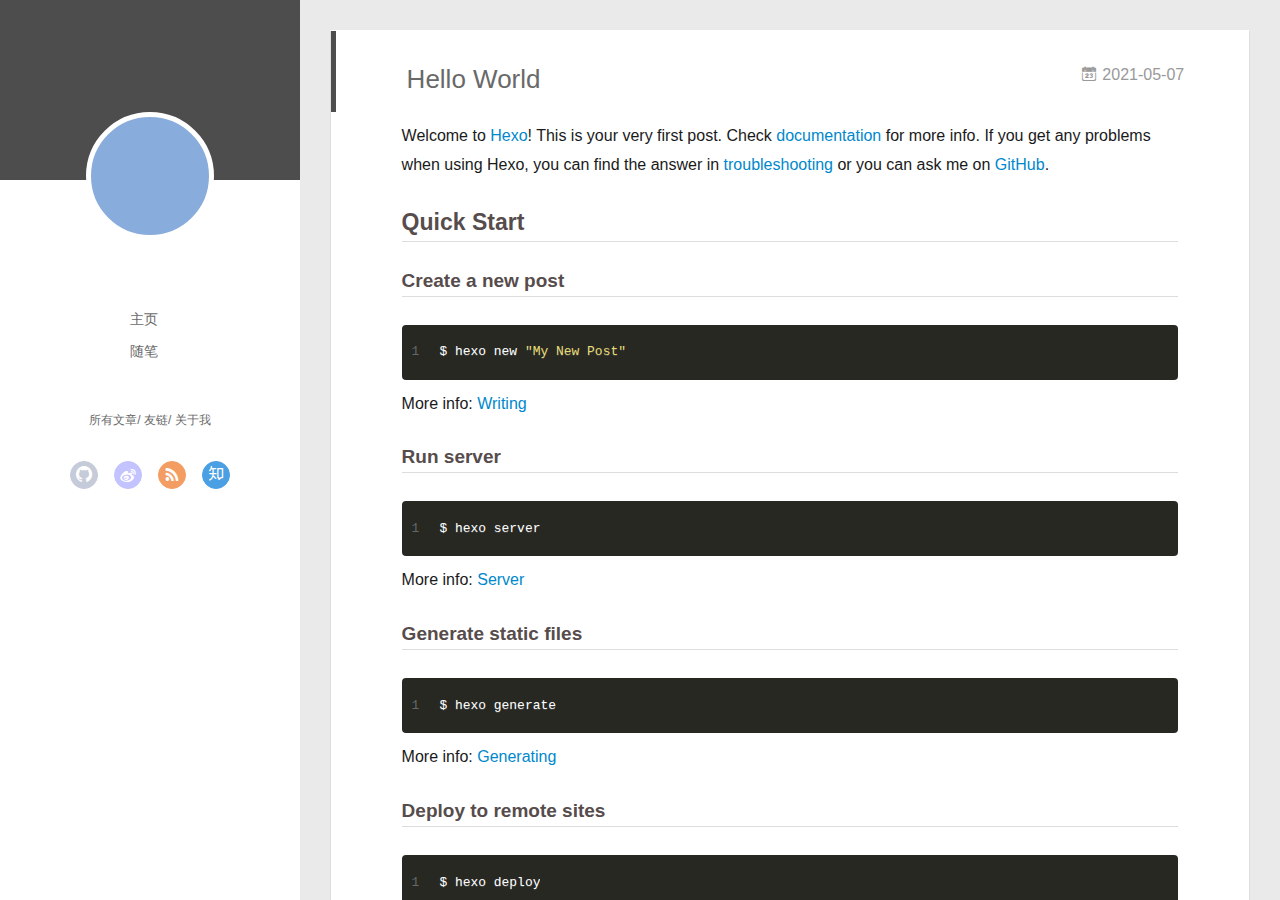
==== index.html @ 5cd3813d "Site updated: 2021-05-07 22:12:08" ====
<!DOCTYPE html>
<html>
<head>
  <meta charset="utf-8">
  
  <meta name="renderer" content="webkit">
  <meta http-equiv="X-UA-Compatible" content="IE=edge" >
  <link rel="dns-prefetch" href="http://example.com">
  <title>Hexo</title>
  <meta name="viewport" content="width=device-width, initial-scale=1, maximum-scale=1">
  <meta property="og:type" content="website">
<meta property="og:title" content="Hexo">
<meta property="og:url" content="http://example.com/index.html">
<meta property="og:site_name" content="Hexo">
<meta property="og:locale" content="en_US">
<meta property="article:author" content="John Doe">
<meta name="twitter:card" content="summary">
  
    <link rel="alternative" href="/atom.xml" title="Hexo" type="application/atom+xml">
  
  
    <link rel="icon" href="/favicon.png">
  
  <link rel="stylesheet" type="text/css" href="/./main.0cf68a.css">
  <style type="text/css">
  
    #container.show {
      background: linear-gradient(200deg,#a0cfe4,#e8c37e);
    }
  </style>
  

  

<meta name="generator" content="Hexo 5.4.0"></head>

<body>
  <div id="container" q-class="show:isCtnShow">
    <canvas id="anm-canvas" class="anm-canvas"></canvas>
    <div class="left-col" q-class="show:isShow">
      
<div class="overlay" style="background: #4d4d4d"></div>
<div class="intrude-less">
	<header id="header" class="inner">
		<a href="/" class="profilepic">
			<img src="" class="js-avatar">
		</a>
		<hgroup>
		  <h1 class="header-author"><a href="/"></a></h1>
		</hgroup>
		

		<nav class="header-menu">
			<ul>
			
				<li><a href="/">主页</a></li>
	        
				<li><a href="/tags/%E9%9A%8F%E7%AC%94/">随笔</a></li>
	        
			</ul>
		</nav>
		<nav class="header-smart-menu">
    		
    			
    			<a q-on="click: openSlider(e, 'innerArchive')" href="javascript:void(0)">所有文章</a>
    			
            
    			
    			<a q-on="click: openSlider(e, 'friends')" href="javascript:void(0)">友链</a>
    			
            
    			
    			<a q-on="click: openSlider(e, 'aboutme')" href="javascript:void(0)">关于我</a>
    			
            
		</nav>
		<nav class="header-nav">
			<div class="social">
				
					<a class="github" target="_blank" href="#" title="github"><i class="icon-github"></i></a>
		        
					<a class="weibo" target="_blank" href="#" title="weibo"><i class="icon-weibo"></i></a>
		        
					<a class="rss" target="_blank" href="#" title="rss"><i class="icon-rss"></i></a>
		        
					<a class="zhihu" target="_blank" href="#" title="zhihu"><i class="icon-zhihu"></i></a>
		        
			</div>
		</nav>
	</header>		
</div>

    </div>
    <div class="mid-col" q-class="show:isShow,hide:isShow|isFalse">
      
<nav id="mobile-nav">
  	<div class="overlay js-overlay" style="background: #4d4d4d"></div>
	<div class="btnctn js-mobile-btnctn">
  		<div class="slider-trigger list" q-on="click: openSlider(e)"><i class="icon icon-sort"></i></div>
	</div>
	<div class="intrude-less">
		<header id="header" class="inner">
			<div class="profilepic">
				<img src="" class="js-avatar">
			</div>
			<hgroup>
			  <h1 class="header-author js-header-author"></h1>
			</hgroup>
			
			
			
				
			
				
			
			
			
			<nav class="header-nav">
				<div class="social">
					
						<a class="github" target="_blank" href="#" title="github"><i class="icon-github"></i></a>
			        
						<a class="weibo" target="_blank" href="#" title="weibo"><i class="icon-weibo"></i></a>
			        
						<a class="rss" target="_blank" href="#" title="rss"><i class="icon-rss"></i></a>
			        
						<a class="zhihu" target="_blank" href="#" title="zhihu"><i class="icon-zhihu"></i></a>
			        
				</div>
			</nav>

			<nav class="header-menu js-header-menu">
				<ul style="width: 50%">
				
				
					<li style="width: 50%"><a href="/">主页</a></li>
		        
					<li style="width: 50%"><a href="/tags/%E9%9A%8F%E7%AC%94/">随笔</a></li>
		        
				</ul>
			</nav>
		</header>				
	</div>
	<div class="mobile-mask" style="display:none" q-show="isShow"></div>
</nav>

      <div id="wrapper" class="body-wrap">
        <div class="menu-l">
          <div class="canvas-wrap">
            <canvas data-colors="#eaeaea" data-sectionHeight="100" data-contentId="js-content" id="myCanvas1" class="anm-canvas"></canvas>
          </div>
          <div id="js-content" class="content-ll">
            
  
    <article id="post-hello-world" class="article article-type-post  article-index" itemscope itemprop="blogPost">
  <div class="article-inner">
    
      <header class="article-header">
        
  
    <h1 itemprop="name">
      <a class="article-title" href="/2021/05/07/hello-world/">Hello World</a>
    </h1>
  

        
        <a href="/2021/05/07/hello-world/" class="archive-article-date">
  	<time datetime="2021-05-07T08:16:03.272Z" itemprop="datePublished"><i class="icon-calendar icon"></i>2021-05-07</time>
</a>
        
      </header>
    
    <div class="article-entry" itemprop="articleBody">
      
        <p>Welcome to <a target="_blank" rel="noopener" href="https://hexo.io/">Hexo</a>! This is your very first post. Check <a target="_blank" rel="noopener" href="https://hexo.io/docs/">documentation</a> for more info. If you get any problems when using Hexo, you can find the answer in <a target="_blank" rel="noopener" href="https://hexo.io/docs/troubleshooting.html">troubleshooting</a> or you can ask me on <a target="_blank" rel="noopener" href="https://github.com/hexojs/hexo/issues">GitHub</a>.</p>
<h2 id="Quick-Start"><a href="#Quick-Start" class="headerlink" title="Quick Start"></a>Quick Start</h2><h3 id="Create-a-new-post"><a href="#Create-a-new-post" class="headerlink" title="Create a new post"></a>Create a new post</h3><figure class="highlight bash"><table><tr><td class="gutter"><pre><span class="line">1</span><br></pre></td><td class="code"><pre><span class="line">$ hexo new <span class="string">&quot;My New Post&quot;</span></span><br></pre></td></tr></table></figure>

<p>More info: <a target="_blank" rel="noopener" href="https://hexo.io/docs/writing.html">Writing</a></p>
<h3 id="Run-server"><a href="#Run-server" class="headerlink" title="Run server"></a>Run server</h3><figure class="highlight bash"><table><tr><td class="gutter"><pre><span class="line">1</span><br></pre></td><td class="code"><pre><span class="line">$ hexo server</span><br></pre></td></tr></table></figure>

<p>More info: <a target="_blank" rel="noopener" href="https://hexo.io/docs/server.html">Server</a></p>
<h3 id="Generate-static-files"><a href="#Generate-static-files" class="headerlink" title="Generate static files"></a>Generate static files</h3><figure class="highlight bash"><table><tr><td class="gutter"><pre><span class="line">1</span><br></pre></td><td class="code"><pre><span class="line">$ hexo generate</span><br></pre></td></tr></table></figure>

<p>More info: <a target="_blank" rel="noopener" href="https://hexo.io/docs/generating.html">Generating</a></p>
<h3 id="Deploy-to-remote-sites"><a href="#Deploy-to-remote-sites" class="headerlink" title="Deploy to remote sites"></a>Deploy to remote sites</h3><figure class="highlight bash"><table><tr><td class="gutter"><pre><span class="line">1</span><br></pre></td><td class="code"><pre><span class="line">$ hexo deploy</span><br></pre></td></tr></table></figure>

<p>More info: <a target="_blank" rel="noopener" href="https://hexo.io/docs/one-command-deployment.html">Deployment</a></p>

      

      
    </div>
    <div class="article-info article-info-index">
      
      
      

      
        <p class="article-more-link">
          <a class="article-more-a" href="/2021/05/07/hello-world/">展开全文 >></a>
        </p>
      

      
      <div class="clearfix"></div>
    </div>
  </div>
</article>

<aside class="wrap-side-operation">
    <div class="mod-side-operation">
        
        <div class="jump-container" id="js-jump-container" style="display:none;">
            <a href="javascript:void(0)" class="mod-side-operation__jump-to-top">
                <i class="icon-font icon-back"></i>
            </a>
            <div id="js-jump-plan-container" class="jump-plan-container" style="top: -11px;">
                <i class="icon-font icon-plane jump-plane"></i>
            </div>
        </div>
        
        
    </div>
</aside>




  
  


          </div>
        </div>
      </div>
      <footer id="footer">
  <div class="outer">
    <div id="footer-info">
    	<div class="footer-left">
    		&copy; 2021 John Doe
    	</div>
      	<div class="footer-right">
      		<a href="http://hexo.io/" target="_blank">Hexo</a>  Theme <a href="https://github.com/litten/hexo-theme-yilia" target="_blank">Yilia</a> by Litten
      	</div>
    </div>
  </div>
</footer>
    </div>
    <script>
	var yiliaConfig = {
		mathjax: false,
		isHome: true,
		isPost: false,
		isArchive: false,
		isTag: false,
		isCategory: false,
		open_in_new: false,
		toc_hide_index: true,
		root: "/",
		innerArchive: true,
		showTags: false
	}
</script>

<script>!function(t){function n(e){if(r[e])return r[e].exports;var i=r[e]={exports:{},id:e,loaded:!1};return t[e].call(i.exports,i,i.exports,n),i.loaded=!0,i.exports}var r={};n.m=t,n.c=r,n.p="./",n(0)}([function(t,n,r){r(195),t.exports=r(191)},function(t,n,r){var e=r(3),i=r(52),o=r(27),u=r(28),c=r(53),f="prototype",a=function(t,n,r){var s,l,h,v,p=t&a.F,d=t&a.G,y=t&a.S,g=t&a.P,b=t&a.B,m=d?e:y?e[n]||(e[n]={}):(e[n]||{})[f],x=d?i:i[n]||(i[n]={}),w=x[f]||(x[f]={});d&&(r=n);for(s in r)l=!p&&m&&void 0!==m[s],h=(l?m:r)[s],v=b&&l?c(h,e):g&&"function"==typeof h?c(Function.call,h):h,m&&u(m,s,h,t&a.U),x[s]!=h&&o(x,s,v),g&&w[s]!=h&&(w[s]=h)};e.core=i,a.F=1,a.G=2,a.S=4,a.P=8,a.B=16,a.W=32,a.U=64,a.R=128,t.exports=a},function(t,n,r){var e=r(6);t.exports=function(t){if(!e(t))throw TypeError(t+" is not an object!");return t}},function(t,n){var r=t.exports="undefined"!=typeof window&&window.Math==Math?window:"undefined"!=typeof self&&self.Math==Math?self:Function("return this")();"number"==typeof __g&&(__g=r)},function(t,n){t.exports=function(t){try{return!!t()}catch(t){return!0}}},function(t,n){var r=t.exports="undefined"!=typeof window&&window.Math==Math?window:"undefined"!=typeof self&&self.Math==Math?self:Function("return this")();"number"==typeof __g&&(__g=r)},function(t,n){t.exports=function(t){return"object"==typeof t?null!==t:"function"==typeof t}},function(t,n,r){var e=r(126)("wks"),i=r(76),o=r(3).Symbol,u="function"==typeof o;(t.exports=function(t){return e[t]||(e[t]=u&&o[t]||(u?o:i)("Symbol."+t))}).store=e},function(t,n){var r={}.hasOwnProperty;t.exports=function(t,n){return r.call(t,n)}},function(t,n,r){var e=r(94),i=r(33);t.exports=function(t){return e(i(t))}},function(t,n,r){t.exports=!r(4)(function(){return 7!=Object.defineProperty({},"a",{get:function(){return 7}}).a})},function(t,n,r){var e=r(2),i=r(167),o=r(50),u=Object.defineProperty;n.f=r(10)?Object.defineProperty:function(t,n,r){if(e(t),n=o(n,!0),e(r),i)try{return u(t,n,r)}catch(t){}if("get"in r||"set"in r)throw TypeError("Accessors not supported!");return"value"in r&&(t[n]=r.value),t}},function(t,n,r){t.exports=!r(18)(function(){return 7!=Object.defineProperty({},"a",{get:function(){return 7}}).a})},function(t,n,r){var e=r(14),i=r(22);t.exports=r(12)?function(t,n,r){return e.f(t,n,i(1,r))}:function(t,n,r){return t[n]=r,t}},function(t,n,r){var e=r(20),i=r(58),o=r(42),u=Object.defineProperty;n.f=r(12)?Object.defineProperty:function(t,n,r){if(e(t),n=o(n,!0),e(r),i)try{return u(t,n,r)}catch(t){}if("get"in r||"set"in r)throw TypeError("Accessors not supported!");return"value"in r&&(t[n]=r.value),t}},function(t,n,r){var e=r(40)("wks"),i=r(23),o=r(5).Symbol,u="function"==typeof o;(t.exports=function(t){return e[t]||(e[t]=u&&o[t]||(u?o:i)("Symbol."+t))}).store=e},function(t,n,r){var e=r(67),i=Math.min;t.exports=function(t){return t>0?i(e(t),9007199254740991):0}},function(t,n,r){var e=r(46);t.exports=function(t){return Object(e(t))}},function(t,n){t.exports=function(t){try{return!!t()}catch(t){return!0}}},function(t,n,r){var e=r(63),i=r(34);t.exports=Object.keys||function(t){return e(t,i)}},function(t,n,r){var e=r(21);t.exports=function(t){if(!e(t))throw TypeError(t+" is not an object!");return t}},function(t,n){t.exports=function(t){return"object"==typeof t?null!==t:"function"==typeof t}},function(t,n){t.exports=function(t,n){return{enumerable:!(1&t),configurable:!(2&t),writable:!(4&t),value:n}}},function(t,n){var r=0,e=Math.random();t.exports=function(t){return"Symbol(".concat(void 0===t?"":t,")_",(++r+e).toString(36))}},function(t,n){var r={}.hasOwnProperty;t.exports=function(t,n){return r.call(t,n)}},function(t,n){var r=t.exports={version:"2.4.0"};"number"==typeof __e&&(__e=r)},function(t,n){t.exports=function(t){if("function"!=typeof t)throw TypeError(t+" is not a function!");return t}},function(t,n,r){var e=r(11),i=r(66);t.exports=r(10)?function(t,n,r){return e.f(t,n,i(1,r))}:function(t,n,r){return t[n]=r,t}},function(t,n,r){var e=r(3),i=r(27),o=r(24),u=r(76)("src"),c="toString",f=Function[c],a=(""+f).split(c);r(52).inspectSource=function(t){return f.call(t)},(t.exports=function(t,n,r,c){var f="function"==typeof r;f&&(o(r,"name")||i(r,"name",n)),t[n]!==r&&(f&&(o(r,u)||i(r,u,t[n]?""+t[n]:a.join(String(n)))),t===e?t[n]=r:c?t[n]?t[n]=r:i(t,n,r):(delete t[n],i(t,n,r)))})(Function.prototype,c,function(){return"function"==typeof this&&this[u]||f.call(this)})},function(t,n,r){var e=r(1),i=r(4),o=r(46),u=function(t,n,r,e){var i=String(o(t)),u="<"+n;return""!==r&&(u+=" "+r+'="'+String(e).replace(/"/g,"&quot;")+'"'),u+">"+i+"</"+n+">"};t.exports=function(t,n){var r={};r[t]=n(u),e(e.P+e.F*i(function(){var n=""[t]('"');return n!==n.toLowerCase()||n.split('"').length>3}),"String",r)}},function(t,n,r){var e=r(115),i=r(46);t.exports=function(t){return e(i(t))}},function(t,n,r){var e=r(116),i=r(66),o=r(30),u=r(50),c=r(24),f=r(167),a=Object.getOwnPropertyDescriptor;n.f=r(10)?a:function(t,n){if(t=o(t),n=u(n,!0),f)try{return a(t,n)}catch(t){}if(c(t,n))return i(!e.f.call(t,n),t[n])}},function(t,n,r){var e=r(24),i=r(17),o=r(145)("IE_PROTO"),u=Object.prototype;t.exports=Object.getPrototypeOf||function(t){return t=i(t),e(t,o)?t[o]:"function"==typeof t.constructor&&t instanceof t.constructor?t.constructor.prototype:t instanceof Object?u:null}},function(t,n){t.exports=function(t){if(void 0==t)throw TypeError("Can't call method on  "+t);return t}},function(t,n){t.exports="constructor,hasOwnProperty,isPrototypeOf,propertyIsEnumerable,toLocaleString,toString,valueOf".split(",")},function(t,n){t.exports={}},function(t,n){t.exports=!0},function(t,n){n.f={}.propertyIsEnumerable},function(t,n,r){var e=r(14).f,i=r(8),o=r(15)("toStringTag");t.exports=function(t,n,r){t&&!i(t=r?t:t.prototype,o)&&e(t,o,{configurable:!0,value:n})}},function(t,n,r){var e=r(40)("keys"),i=r(23);t.exports=function(t){return e[t]||(e[t]=i(t))}},function(t,n,r){var e=r(5),i="__core-js_shared__",o=e[i]||(e[i]={});t.exports=function(t){return o[t]||(o[t]={})}},function(t,n){var r=Math.ceil,e=Math.floor;t.exports=function(t){return isNaN(t=+t)?0:(t>0?e:r)(t)}},function(t,n,r){var e=r(21);t.exports=function(t,n){if(!e(t))return t;var r,i;if(n&&"function"==typeof(r=t.toString)&&!e(i=r.call(t)))return i;if("function"==typeof(r=t.valueOf)&&!e(i=r.call(t)))return i;if(!n&&"function"==typeof(r=t.toString)&&!e(i=r.call(t)))return i;throw TypeError("Can't convert object to primitive value")}},function(t,n,r){var e=r(5),i=r(25),o=r(36),u=r(44),c=r(14).f;t.exports=function(t){var n=i.Symbol||(i.Symbol=o?{}:e.Symbol||{});"_"==t.charAt(0)||t in n||c(n,t,{value:u.f(t)})}},function(t,n,r){n.f=r(15)},function(t,n){var r={}.toString;t.exports=function(t){return r.call(t).slice(8,-1)}},function(t,n){t.exports=function(t){if(void 0==t)throw TypeError("Can't call method on  "+t);return t}},function(t,n,r){var e=r(4);t.exports=function(t,n){return!!t&&e(function(){n?t.call(null,function(){},1):t.call(null)})}},function(t,n,r){var e=r(53),i=r(115),o=r(17),u=r(16),c=r(203);t.exports=function(t,n){var r=1==t,f=2==t,a=3==t,s=4==t,l=6==t,h=5==t||l,v=n||c;return function(n,c,p){for(var d,y,g=o(n),b=i(g),m=e(c,p,3),x=u(b.length),w=0,S=r?v(n,x):f?v(n,0):void 0;x>w;w++)if((h||w in b)&&(d=b[w],y=m(d,w,g),t))if(r)S[w]=y;else if(y)switch(t){case 3:return!0;case 5:return d;case 6:return w;case 2:S.push(d)}else if(s)return!1;return l?-1:a||s?s:S}}},function(t,n,r){var e=r(1),i=r(52),o=r(4);t.exports=function(t,n){var r=(i.Object||{})[t]||Object[t],u={};u[t]=n(r),e(e.S+e.F*o(function(){r(1)}),"Object",u)}},function(t,n,r){var e=r(6);t.exports=function(t,n){if(!e(t))return t;var r,i;if(n&&"function"==typeof(r=t.toString)&&!e(i=r.call(t)))return i;if("function"==typeof(r=t.valueOf)&&!e(i=r.call(t)))return i;if(!n&&"function"==typeof(r=t.toString)&&!e(i=r.call(t)))return i;throw TypeError("Can't convert object to primitive value")}},function(t,n,r){var e=r(5),i=r(25),o=r(91),u=r(13),c="prototype",f=function(t,n,r){var a,s,l,h=t&f.F,v=t&f.G,p=t&f.S,d=t&f.P,y=t&f.B,g=t&f.W,b=v?i:i[n]||(i[n]={}),m=b[c],x=v?e:p?e[n]:(e[n]||{})[c];v&&(r=n);for(a in r)(s=!h&&x&&void 0!==x[a])&&a in b||(l=s?x[a]:r[a],b[a]=v&&"function"!=typeof x[a]?r[a]:y&&s?o(l,e):g&&x[a]==l?function(t){var n=function(n,r,e){if(this instanceof t){switch(arguments.length){case 0:return new t;case 1:return new t(n);case 2:return new t(n,r)}return new t(n,r,e)}return t.apply(this,arguments)};return n[c]=t[c],n}(l):d&&"function"==typeof l?o(Function.call,l):l,d&&((b.virtual||(b.virtual={}))[a]=l,t&f.R&&m&&!m[a]&&u(m,a,l)))};f.F=1,f.G=2,f.S=4,f.P=8,f.B=16,f.W=32,f.U=64,f.R=128,t.exports=f},function(t,n){var r=t.exports={version:"2.4.0"};"number"==typeof __e&&(__e=r)},function(t,n,r){var e=r(26);t.exports=function(t,n,r){if(e(t),void 0===n)return t;switch(r){case 1:return function(r){return t.call(n,r)};case 2:return function(r,e){return t.call(n,r,e)};case 3:return function(r,e,i){return t.call(n,r,e,i)}}return function(){return t.apply(n,arguments)}}},function(t,n,r){var e=r(183),i=r(1),o=r(126)("metadata"),u=o.store||(o.store=new(r(186))),c=function(t,n,r){var i=u.get(t);if(!i){if(!r)return;u.set(t,i=new e)}var o=i.get(n);if(!o){if(!r)return;i.set(n,o=new e)}return o},f=function(t,n,r){var e=c(n,r,!1);return void 0!==e&&e.has(t)},a=function(t,n,r){var e=c(n,r,!1);return void 0===e?void 0:e.get(t)},s=function(t,n,r,e){c(r,e,!0).set(t,n)},l=function(t,n){var r=c(t,n,!1),e=[];return r&&r.forEach(function(t,n){e.push(n)}),e},h=function(t){return void 0===t||"symbol"==typeof t?t:String(t)},v=function(t){i(i.S,"Reflect",t)};t.exports={store:u,map:c,has:f,get:a,set:s,keys:l,key:h,exp:v}},function(t,n,r){"use strict";if(r(10)){var e=r(69),i=r(3),o=r(4),u=r(1),c=r(127),f=r(152),a=r(53),s=r(68),l=r(66),h=r(27),v=r(73),p=r(67),d=r(16),y=r(75),g=r(50),b=r(24),m=r(180),x=r(114),w=r(6),S=r(17),_=r(137),O=r(70),E=r(32),P=r(71).f,j=r(154),F=r(76),M=r(7),A=r(48),N=r(117),T=r(146),I=r(155),k=r(80),L=r(123),R=r(74),C=r(130),D=r(160),U=r(11),W=r(31),G=U.f,B=W.f,V=i.RangeError,z=i.TypeError,q=i.Uint8Array,K="ArrayBuffer",J="Shared"+K,Y="BYTES_PER_ELEMENT",H="prototype",$=Array[H],X=f.ArrayBuffer,Q=f.DataView,Z=A(0),tt=A(2),nt=A(3),rt=A(4),et=A(5),it=A(6),ot=N(!0),ut=N(!1),ct=I.values,ft=I.keys,at=I.entries,st=$.lastIndexOf,lt=$.reduce,ht=$.reduceRight,vt=$.join,pt=$.sort,dt=$.slice,yt=$.toString,gt=$.toLocaleString,bt=M("iterator"),mt=M("toStringTag"),xt=F("typed_constructor"),wt=F("def_constructor"),St=c.CONSTR,_t=c.TYPED,Ot=c.VIEW,Et="Wrong length!",Pt=A(1,function(t,n){return Tt(T(t,t[wt]),n)}),jt=o(function(){return 1===new q(new Uint16Array([1]).buffer)[0]}),Ft=!!q&&!!q[H].set&&o(function(){new q(1).set({})}),Mt=function(t,n){if(void 0===t)throw z(Et);var r=+t,e=d(t);if(n&&!m(r,e))throw V(Et);return e},At=function(t,n){var r=p(t);if(r<0||r%n)throw V("Wrong offset!");return r},Nt=function(t){if(w(t)&&_t in t)return t;throw z(t+" is not a typed array!")},Tt=function(t,n){if(!(w(t)&&xt in t))throw z("It is not a typed array constructor!");return new t(n)},It=function(t,n){return kt(T(t,t[wt]),n)},kt=function(t,n){for(var r=0,e=n.length,i=Tt(t,e);e>r;)i[r]=n[r++];return i},Lt=function(t,n,r){G(t,n,{get:function(){return this._d[r]}})},Rt=function(t){var n,r,e,i,o,u,c=S(t),f=arguments.length,s=f>1?arguments[1]:void 0,l=void 0!==s,h=j(c);if(void 0!=h&&!_(h)){for(u=h.call(c),e=[],n=0;!(o=u.next()).done;n++)e.push(o.value);c=e}for(l&&f>2&&(s=a(s,arguments[2],2)),n=0,r=d(c.length),i=Tt(this,r);r>n;n++)i[n]=l?s(c[n],n):c[n];return i},Ct=function(){for(var t=0,n=arguments.length,r=Tt(this,n);n>t;)r[t]=arguments[t++];return r},Dt=!!q&&o(function(){gt.call(new q(1))}),Ut=function(){return gt.apply(Dt?dt.call(Nt(this)):Nt(this),arguments)},Wt={copyWithin:function(t,n){return D.call(Nt(this),t,n,arguments.length>2?arguments[2]:void 0)},every:function(t){return rt(Nt(this),t,arguments.length>1?arguments[1]:void 0)},fill:function(t){return C.apply(Nt(this),arguments)},filter:function(t){return It(this,tt(Nt(this),t,arguments.length>1?arguments[1]:void 0))},find:function(t){return et(Nt(this),t,arguments.length>1?arguments[1]:void 0)},findIndex:function(t){return it(Nt(this),t,arguments.length>1?arguments[1]:void 0)},forEach:function(t){Z(Nt(this),t,arguments.length>1?arguments[1]:void 0)},indexOf:function(t){return ut(Nt(this),t,arguments.length>1?arguments[1]:void 0)},includes:function(t){return ot(Nt(this),t,arguments.length>1?arguments[1]:void 0)},join:function(t){return vt.apply(Nt(this),arguments)},lastIndexOf:function(t){return st.apply(Nt(this),arguments)},map:function(t){return Pt(Nt(this),t,arguments.length>1?arguments[1]:void 0)},reduce:function(t){return lt.apply(Nt(this),arguments)},reduceRight:function(t){return ht.apply(Nt(this),arguments)},reverse:function(){for(var t,n=this,r=Nt(n).length,e=Math.floor(r/2),i=0;i<e;)t=n[i],n[i++]=n[--r],n[r]=t;return n},some:function(t){return nt(Nt(this),t,arguments.length>1?arguments[1]:void 0)},sort:function(t){return pt.call(Nt(this),t)},subarray:function(t,n){var r=Nt(this),e=r.length,i=y(t,e);return new(T(r,r[wt]))(r.buffer,r.byteOffset+i*r.BYTES_PER_ELEMENT,d((void 0===n?e:y(n,e))-i))}},Gt=function(t,n){return It(this,dt.call(Nt(this),t,n))},Bt=function(t){Nt(this);var n=At(arguments[1],1),r=this.length,e=S(t),i=d(e.length),o=0;if(i+n>r)throw V(Et);for(;o<i;)this[n+o]=e[o++]},Vt={entries:function(){return at.call(Nt(this))},keys:function(){return ft.call(Nt(this))},values:function(){return ct.call(Nt(this))}},zt=function(t,n){return w(t)&&t[_t]&&"symbol"!=typeof n&&n in t&&String(+n)==String(n)},qt=function(t,n){return zt(t,n=g(n,!0))?l(2,t[n]):B(t,n)},Kt=function(t,n,r){return!(zt(t,n=g(n,!0))&&w(r)&&b(r,"value"))||b(r,"get")||b(r,"set")||r.configurable||b(r,"writable")&&!r.writable||b(r,"enumerable")&&!r.enumerable?G(t,n,r):(t[n]=r.value,t)};St||(W.f=qt,U.f=Kt),u(u.S+u.F*!St,"Object",{getOwnPropertyDescriptor:qt,defineProperty:Kt}),o(function(){yt.call({})})&&(yt=gt=function(){return vt.call(this)});var Jt=v({},Wt);v(Jt,Vt),h(Jt,bt,Vt.values),v(Jt,{slice:Gt,set:Bt,constructor:function(){},toString:yt,toLocaleString:Ut}),Lt(Jt,"buffer","b"),Lt(Jt,"byteOffset","o"),Lt(Jt,"byteLength","l"),Lt(Jt,"length","e"),G(Jt,mt,{get:function(){return this[_t]}}),t.exports=function(t,n,r,f){f=!!f;var a=t+(f?"Clamped":"")+"Array",l="Uint8Array"!=a,v="get"+t,p="set"+t,y=i[a],g=y||{},b=y&&E(y),m=!y||!c.ABV,S={},_=y&&y[H],j=function(t,r){var e=t._d;return e.v[v](r*n+e.o,jt)},F=function(t,r,e){var i=t._d;f&&(e=(e=Math.round(e))<0?0:e>255?255:255&e),i.v[p](r*n+i.o,e,jt)},M=function(t,n){G(t,n,{get:function(){return j(this,n)},set:function(t){return F(this,n,t)},enumerable:!0})};m?(y=r(function(t,r,e,i){s(t,y,a,"_d");var o,u,c,f,l=0,v=0;if(w(r)){if(!(r instanceof X||(f=x(r))==K||f==J))return _t in r?kt(y,r):Rt.call(y,r);o=r,v=At(e,n);var p=r.byteLength;if(void 0===i){if(p%n)throw V(Et);if((u=p-v)<0)throw V(Et)}else if((u=d(i)*n)+v>p)throw V(Et);c=u/n}else c=Mt(r,!0),u=c*n,o=new X(u);for(h(t,"_d",{b:o,o:v,l:u,e:c,v:new Q(o)});l<c;)M(t,l++)}),_=y[H]=O(Jt),h(_,"constructor",y)):L(function(t){new y(null),new y(t)},!0)||(y=r(function(t,r,e,i){s(t,y,a);var o;return w(r)?r instanceof X||(o=x(r))==K||o==J?void 0!==i?new g(r,At(e,n),i):void 0!==e?new g(r,At(e,n)):new g(r):_t in r?kt(y,r):Rt.call(y,r):new g(Mt(r,l))}),Z(b!==Function.prototype?P(g).concat(P(b)):P(g),function(t){t in y||h(y,t,g[t])}),y[H]=_,e||(_.constructor=y));var A=_[bt],N=!!A&&("values"==A.name||void 0==A.name),T=Vt.values;h(y,xt,!0),h(_,_t,a),h(_,Ot,!0),h(_,wt,y),(f?new y(1)[mt]==a:mt in _)||G(_,mt,{get:function(){return a}}),S[a]=y,u(u.G+u.W+u.F*(y!=g),S),u(u.S,a,{BYTES_PER_ELEMENT:n,from:Rt,of:Ct}),Y in _||h(_,Y,n),u(u.P,a,Wt),R(a),u(u.P+u.F*Ft,a,{set:Bt}),u(u.P+u.F*!N,a,Vt),u(u.P+u.F*(_.toString!=yt),a,{toString:yt}),u(u.P+u.F*o(function(){new y(1).slice()}),a,{slice:Gt}),u(u.P+u.F*(o(function(){return[1,2].toLocaleString()!=new y([1,2]).toLocaleString()})||!o(function(){_.toLocaleString.call([1,2])})),a,{toLocaleString:Ut}),k[a]=N?A:T,e||N||h(_,bt,T)}}else t.exports=function(){}},function(t,n){var r={}.toString;t.exports=function(t){return r.call(t).slice(8,-1)}},function(t,n,r){var e=r(21),i=r(5).document,o=e(i)&&e(i.createElement);t.exports=function(t){return o?i.createElement(t):{}}},function(t,n,r){t.exports=!r(12)&&!r(18)(function(){return 7!=Object.defineProperty(r(57)("div"),"a",{get:function(){return 7}}).a})},function(t,n,r){"use strict";var e=r(36),i=r(51),o=r(64),u=r(13),c=r(8),f=r(35),a=r(96),s=r(38),l=r(103),h=r(15)("iterator"),v=!([].keys&&"next"in[].keys()),p="keys",d="values",y=function(){return this};t.exports=function(t,n,r,g,b,m,x){a(r,n,g);var w,S,_,O=function(t){if(!v&&t in F)return F[t];switch(t){case p:case d:return function(){return new r(this,t)}}return function(){return new r(this,t)}},E=n+" Iterator",P=b==d,j=!1,F=t.prototype,M=F[h]||F["@@iterator"]||b&&F[b],A=M||O(b),N=b?P?O("entries"):A:void 0,T="Array"==n?F.entries||M:M;if(T&&(_=l(T.call(new t)))!==Object.prototype&&(s(_,E,!0),e||c(_,h)||u(_,h,y)),P&&M&&M.name!==d&&(j=!0,A=function(){return M.call(this)}),e&&!x||!v&&!j&&F[h]||u(F,h,A),f[n]=A,f[E]=y,b)if(w={values:P?A:O(d),keys:m?A:O(p),entries:N},x)for(S in w)S in F||o(F,S,w[S]);else i(i.P+i.F*(v||j),n,w);return w}},function(t,n,r){var e=r(20),i=r(100),o=r(34),u=r(39)("IE_PROTO"),c=function(){},f="prototype",a=function(){var t,n=r(57)("iframe"),e=o.length;for(n.style.display="none",r(93).appendChild(n),n.src="javascript:",t=n.contentWindow.document,t.open(),t.write("<script>document.F=Object<\/script>"),t.close(),a=t.F;e--;)delete a[f][o[e]];return a()};t.exports=Object.create||function(t,n){var r;return null!==t?(c[f]=e(t),r=new c,c[f]=null,r[u]=t):r=a(),void 0===n?r:i(r,n)}},function(t,n,r){var e=r(63),i=r(34).concat("length","prototype");n.f=Object.getOwnPropertyNames||function(t){return e(t,i)}},function(t,n){n.f=Object.getOwnPropertySymbols},function(t,n,r){var e=r(8),i=r(9),o=r(90)(!1),u=r(39)("IE_PROTO");t.exports=function(t,n){var r,c=i(t),f=0,a=[];for(r in c)r!=u&&e(c,r)&&a.push(r);for(;n.length>f;)e(c,r=n[f++])&&(~o(a,r)||a.push(r));return a}},function(t,n,r){t.exports=r(13)},function(t,n,r){var e=r(76)("meta"),i=r(6),o=r(24),u=r(11).f,c=0,f=Object.isExtensible||function(){return!0},a=!r(4)(function(){return f(Object.preventExtensions({}))}),s=function(t){u(t,e,{value:{i:"O"+ ++c,w:{}}})},l=function(t,n){if(!i(t))return"symbol"==typeof t?t:("string"==typeof t?"S":"P")+t;if(!o(t,e)){if(!f(t))return"F";if(!n)return"E";s(t)}return t[e].i},h=function(t,n){if(!o(t,e)){if(!f(t))return!0;if(!n)return!1;s(t)}return t[e].w},v=function(t){return a&&p.NEED&&f(t)&&!o(t,e)&&s(t),t},p=t.exports={KEY:e,NEED:!1,fastKey:l,getWeak:h,onFreeze:v}},function(t,n){t.exports=function(t,n){return{enumerable:!(1&t),configurable:!(2&t),writable:!(4&t),value:n}}},function(t,n){var r=Math.ceil,e=Math.floor;t.exports=function(t){return isNaN(t=+t)?0:(t>0?e:r)(t)}},function(t,n){t.exports=function(t,n,r,e){if(!(t instanceof n)||void 0!==e&&e in t)throw TypeError(r+": incorrect invocation!");return t}},function(t,n){t.exports=!1},function(t,n,r){var e=r(2),i=r(173),o=r(133),u=r(145)("IE_PROTO"),c=function(){},f="prototype",a=function(){var t,n=r(132)("iframe"),e=o.length;for(n.style.display="none",r(135).appendChild(n),n.src="javascript:",t=n.contentWindow.document,t.open(),t.write("<script>document.F=Object<\/script>"),t.close(),a=t.F;e--;)delete a[f][o[e]];return a()};t.exports=Object.create||function(t,n){var r;return null!==t?(c[f]=e(t),r=new c,c[f]=null,r[u]=t):r=a(),void 0===n?r:i(r,n)}},function(t,n,r){var e=r(175),i=r(133).concat("length","prototype");n.f=Object.getOwnPropertyNames||function(t){return e(t,i)}},function(t,n,r){var e=r(175),i=r(133);t.exports=Object.keys||function(t){return e(t,i)}},function(t,n,r){var e=r(28);t.exports=function(t,n,r){for(var i in n)e(t,i,n[i],r);return t}},function(t,n,r){"use strict";var e=r(3),i=r(11),o=r(10),u=r(7)("species");t.exports=function(t){var n=e[t];o&&n&&!n[u]&&i.f(n,u,{configurable:!0,get:function(){return this}})}},function(t,n,r){var e=r(67),i=Math.max,o=Math.min;t.exports=function(t,n){return t=e(t),t<0?i(t+n,0):o(t,n)}},function(t,n){var r=0,e=Math.random();t.exports=function(t){return"Symbol(".concat(void 0===t?"":t,")_",(++r+e).toString(36))}},function(t,n,r){var e=r(33);t.exports=function(t){return Object(e(t))}},function(t,n,r){var e=r(7)("unscopables"),i=Array.prototype;void 0==i[e]&&r(27)(i,e,{}),t.exports=function(t){i[e][t]=!0}},function(t,n,r){var e=r(53),i=r(169),o=r(137),u=r(2),c=r(16),f=r(154),a={},s={},n=t.exports=function(t,n,r,l,h){var v,p,d,y,g=h?function(){return t}:f(t),b=e(r,l,n?2:1),m=0;if("function"!=typeof g)throw TypeError(t+" is not iterable!");if(o(g)){for(v=c(t.length);v>m;m++)if((y=n?b(u(p=t[m])[0],p[1]):b(t[m]))===a||y===s)return y}else for(d=g.call(t);!(p=d.next()).done;)if((y=i(d,b,p.value,n))===a||y===s)return y};n.BREAK=a,n.RETURN=s},function(t,n){t.exports={}},function(t,n,r){var e=r(11).f,i=r(24),o=r(7)("toStringTag");t.exports=function(t,n,r){t&&!i(t=r?t:t.prototype,o)&&e(t,o,{configurable:!0,value:n})}},function(t,n,r){var e=r(1),i=r(46),o=r(4),u=r(150),c="["+u+"]",f="​",a=RegExp("^"+c+c+"*"),s=RegExp(c+c+"*$"),l=function(t,n,r){var i={},c=o(function(){return!!u[t]()||f[t]()!=f}),a=i[t]=c?n(h):u[t];r&&(i[r]=a),e(e.P+e.F*c,"String",i)},h=l.trim=function(t,n){return t=String(i(t)),1&n&&(t=t.replace(a,"")),2&n&&(t=t.replace(s,"")),t};t.exports=l},function(t,n,r){t.exports={default:r(86),__esModule:!0}},function(t,n,r){t.exports={default:r(87),__esModule:!0}},function(t,n,r){"use strict";function e(t){return t&&t.__esModule?t:{default:t}}n.__esModule=!0;var i=r(84),o=e(i),u=r(83),c=e(u),f="function"==typeof c.default&&"symbol"==typeof o.default?function(t){return typeof t}:function(t){return t&&"function"==typeof c.default&&t.constructor===c.default&&t!==c.default.prototype?"symbol":typeof t};n.default="function"==typeof c.default&&"symbol"===f(o.default)?function(t){return void 0===t?"undefined":f(t)}:function(t){return t&&"function"==typeof c.default&&t.constructor===c.default&&t!==c.default.prototype?"symbol":void 0===t?"undefined":f(t)}},function(t,n,r){r(110),r(108),r(111),r(112),t.exports=r(25).Symbol},function(t,n,r){r(109),r(113),t.exports=r(44).f("iterator")},function(t,n){t.exports=function(t){if("function"!=typeof t)throw TypeError(t+" is not a function!");return t}},function(t,n){t.exports=function(){}},function(t,n,r){var e=r(9),i=r(106),o=r(105);t.exports=function(t){return function(n,r,u){var c,f=e(n),a=i(f.length),s=o(u,a);if(t&&r!=r){for(;a>s;)if((c=f[s++])!=c)return!0}else for(;a>s;s++)if((t||s in f)&&f[s]===r)return t||s||0;return!t&&-1}}},function(t,n,r){var e=r(88);t.exports=function(t,n,r){if(e(t),void 0===n)return t;switch(r){case 1:return function(r){return t.call(n,r)};case 2:return function(r,e){return t.call(n,r,e)};case 3:return function(r,e,i){return t.call(n,r,e,i)}}return function(){return t.apply(n,arguments)}}},function(t,n,r){var e=r(19),i=r(62),o=r(37);t.exports=function(t){var n=e(t),r=i.f;if(r)for(var u,c=r(t),f=o.f,a=0;c.length>a;)f.call(t,u=c[a++])&&n.push(u);return n}},function(t,n,r){t.exports=r(5).document&&document.documentElement},function(t,n,r){var e=r(56);t.exports=Object("z").propertyIsEnumerable(0)?Object:function(t){return"String"==e(t)?t.split(""):Object(t)}},function(t,n,r){var e=r(56);t.exports=Array.isArray||function(t){return"Array"==e(t)}},function(t,n,r){"use strict";var e=r(60),i=r(22),o=r(38),u={};r(13)(u,r(15)("iterator"),function(){return this}),t.exports=function(t,n,r){t.prototype=e(u,{next:i(1,r)}),o(t,n+" Iterator")}},function(t,n){t.exports=function(t,n){return{value:n,done:!!t}}},function(t,n,r){var e=r(19),i=r(9);t.exports=function(t,n){for(var r,o=i(t),u=e(o),c=u.length,f=0;c>f;)if(o[r=u[f++]]===n)return r}},function(t,n,r){var e=r(23)("meta"),i=r(21),o=r(8),u=r(14).f,c=0,f=Object.isExtensible||function(){return!0},a=!r(18)(function(){return f(Object.preventExtensions({}))}),s=function(t){u(t,e,{value:{i:"O"+ ++c,w:{}}})},l=function(t,n){if(!i(t))return"symbol"==typeof t?t:("string"==typeof t?"S":"P")+t;if(!o(t,e)){if(!f(t))return"F";if(!n)return"E";s(t)}return t[e].i},h=function(t,n){if(!o(t,e)){if(!f(t))return!0;if(!n)return!1;s(t)}return t[e].w},v=function(t){return a&&p.NEED&&f(t)&&!o(t,e)&&s(t),t},p=t.exports={KEY:e,NEED:!1,fastKey:l,getWeak:h,onFreeze:v}},function(t,n,r){var e=r(14),i=r(20),o=r(19);t.exports=r(12)?Object.defineProperties:function(t,n){i(t);for(var r,u=o(n),c=u.length,f=0;c>f;)e.f(t,r=u[f++],n[r]);return t}},function(t,n,r){var e=r(37),i=r(22),o=r(9),u=r(42),c=r(8),f=r(58),a=Object.getOwnPropertyDescriptor;n.f=r(12)?a:function(t,n){if(t=o(t),n=u(n,!0),f)try{return a(t,n)}catch(t){}if(c(t,n))return i(!e.f.call(t,n),t[n])}},function(t,n,r){var e=r(9),i=r(61).f,o={}.toString,u="object"==typeof window&&window&&Object.getOwnPropertyNames?Object.getOwnPropertyNames(window):[],c=function(t){try{return i(t)}catch(t){return u.slice()}};t.exports.f=function(t){return u&&"[object Window]"==o.call(t)?c(t):i(e(t))}},function(t,n,r){var e=r(8),i=r(77),o=r(39)("IE_PROTO"),u=Object.prototype;t.exports=Object.getPrototypeOf||function(t){return t=i(t),e(t,o)?t[o]:"function"==typeof t.constructor&&t instanceof t.constructor?t.constructor.prototype:t instanceof Object?u:null}},function(t,n,r){var e=r(41),i=r(33);t.exports=function(t){return function(n,r){var o,u,c=String(i(n)),f=e(r),a=c.length;return f<0||f>=a?t?"":void 0:(o=c.charCodeAt(f),o<55296||o>56319||f+1===a||(u=c.charCodeAt(f+1))<56320||u>57343?t?c.charAt(f):o:t?c.slice(f,f+2):u-56320+(o-55296<<10)+65536)}}},function(t,n,r){var e=r(41),i=Math.max,o=Math.min;t.exports=function(t,n){return t=e(t),t<0?i(t+n,0):o(t,n)}},function(t,n,r){var e=r(41),i=Math.min;t.exports=function(t){return t>0?i(e(t),9007199254740991):0}},function(t,n,r){"use strict";var e=r(89),i=r(97),o=r(35),u=r(9);t.exports=r(59)(Array,"Array",function(t,n){this._t=u(t),this._i=0,this._k=n},function(){var t=this._t,n=this._k,r=this._i++;return!t||r>=t.length?(this._t=void 0,i(1)):"keys"==n?i(0,r):"values"==n?i(0,t[r]):i(0,[r,t[r]])},"values"),o.Arguments=o.Array,e("keys"),e("values"),e("entries")},function(t,n){},function(t,n,r){"use strict";var e=r(104)(!0);r(59)(String,"String",function(t){this._t=String(t),this._i=0},function(){var t,n=this._t,r=this._i;return r>=n.length?{value:void 0,done:!0}:(t=e(n,r),this._i+=t.length,{value:t,done:!1})})},function(t,n,r){"use strict";var e=r(5),i=r(8),o=r(12),u=r(51),c=r(64),f=r(99).KEY,a=r(18),s=r(40),l=r(38),h=r(23),v=r(15),p=r(44),d=r(43),y=r(98),g=r(92),b=r(95),m=r(20),x=r(9),w=r(42),S=r(22),_=r(60),O=r(102),E=r(101),P=r(14),j=r(19),F=E.f,M=P.f,A=O.f,N=e.Symbol,T=e.JSON,I=T&&T.stringify,k="prototype",L=v("_hidden"),R=v("toPrimitive"),C={}.propertyIsEnumerable,D=s("symbol-registry"),U=s("symbols"),W=s("op-symbols"),G=Object[k],B="function"==typeof N,V=e.QObject,z=!V||!V[k]||!V[k].findChild,q=o&&a(function(){return 7!=_(M({},"a",{get:function(){return M(this,"a",{value:7}).a}})).a})?function(t,n,r){var e=F(G,n);e&&delete G[n],M(t,n,r),e&&t!==G&&M(G,n,e)}:M,K=function(t){var n=U[t]=_(N[k]);return n._k=t,n},J=B&&"symbol"==typeof N.iterator?function(t){return"symbol"==typeof t}:function(t){return t instanceof N},Y=function(t,n,r){return t===G&&Y(W,n,r),m(t),n=w(n,!0),m(r),i(U,n)?(r.enumerable?(i(t,L)&&t[L][n]&&(t[L][n]=!1),r=_(r,{enumerable:S(0,!1)})):(i(t,L)||M(t,L,S(1,{})),t[L][n]=!0),q(t,n,r)):M(t,n,r)},H=function(t,n){m(t);for(var r,e=g(n=x(n)),i=0,o=e.length;o>i;)Y(t,r=e[i++],n[r]);return t},$=function(t,n){return void 0===n?_(t):H(_(t),n)},X=function(t){var n=C.call(this,t=w(t,!0));return!(this===G&&i(U,t)&&!i(W,t))&&(!(n||!i(this,t)||!i(U,t)||i(this,L)&&this[L][t])||n)},Q=function(t,n){if(t=x(t),n=w(n,!0),t!==G||!i(U,n)||i(W,n)){var r=F(t,n);return!r||!i(U,n)||i(t,L)&&t[L][n]||(r.enumerable=!0),r}},Z=function(t){for(var n,r=A(x(t)),e=[],o=0;r.length>o;)i(U,n=r[o++])||n==L||n==f||e.push(n);return e},tt=function(t){for(var n,r=t===G,e=A(r?W:x(t)),o=[],u=0;e.length>u;)!i(U,n=e[u++])||r&&!i(G,n)||o.push(U[n]);return o};B||(N=function(){if(this instanceof N)throw TypeError("Symbol is not a constructor!");var t=h(arguments.length>0?arguments[0]:void 0),n=function(r){this===G&&n.call(W,r),i(this,L)&&i(this[L],t)&&(this[L][t]=!1),q(this,t,S(1,r))};return o&&z&&q(G,t,{configurable:!0,set:n}),K(t)},c(N[k],"toString",function(){return this._k}),E.f=Q,P.f=Y,r(61).f=O.f=Z,r(37).f=X,r(62).f=tt,o&&!r(36)&&c(G,"propertyIsEnumerable",X,!0),p.f=function(t){return K(v(t))}),u(u.G+u.W+u.F*!B,{Symbol:N});for(var nt="hasInstance,isConcatSpreadable,iterator,match,replace,search,species,split,toPrimitive,toStringTag,unscopables".split(","),rt=0;nt.length>rt;)v(nt[rt++]);for(var nt=j(v.store),rt=0;nt.length>rt;)d(nt[rt++]);u(u.S+u.F*!B,"Symbol",{for:function(t){return i(D,t+="")?D[t]:D[t]=N(t)},keyFor:function(t){if(J(t))return y(D,t);throw TypeError(t+" is not a symbol!")},useSetter:function(){z=!0},useSimple:function(){z=!1}}),u(u.S+u.F*!B,"Object",{create:$,defineProperty:Y,defineProperties:H,getOwnPropertyDescriptor:Q,getOwnPropertyNames:Z,getOwnPropertySymbols:tt}),T&&u(u.S+u.F*(!B||a(function(){var t=N();return"[null]"!=I([t])||"{}"!=I({a:t})||"{}"!=I(Object(t))})),"JSON",{stringify:function(t){if(void 0!==t&&!J(t)){for(var n,r,e=[t],i=1;arguments.length>i;)e.push(arguments[i++]);return n=e[1],"function"==typeof n&&(r=n),!r&&b(n)||(n=function(t,n){if(r&&(n=r.call(this,t,n)),!J(n))return n}),e[1]=n,I.apply(T,e)}}}),N[k][R]||r(13)(N[k],R,N[k].valueOf),l(N,"Symbol"),l(Math,"Math",!0),l(e.JSON,"JSON",!0)},function(t,n,r){r(43)("asyncIterator")},function(t,n,r){r(43)("observable")},function(t,n,r){r(107);for(var e=r(5),i=r(13),o=r(35),u=r(15)("toStringTag"),c=["NodeList","DOMTokenList","MediaList","StyleSheetList","CSSRuleList"],f=0;f<5;f++){var a=c[f],s=e[a],l=s&&s.prototype;l&&!l[u]&&i(l,u,a),o[a]=o.Array}},function(t,n,r){var e=r(45),i=r(7)("toStringTag"),o="Arguments"==e(function(){return arguments}()),u=function(t,n){try{return t[n]}catch(t){}};t.exports=function(t){var n,r,c;return void 0===t?"Undefined":null===t?"Null":"string"==typeof(r=u(n=Object(t),i))?r:o?e(n):"Object"==(c=e(n))&&"function"==typeof n.callee?"Arguments":c}},function(t,n,r){var e=r(45);t.exports=Object("z").propertyIsEnumerable(0)?Object:function(t){return"String"==e(t)?t.split(""):Object(t)}},function(t,n){n.f={}.propertyIsEnumerable},function(t,n,r){var e=r(30),i=r(16),o=r(75);t.exports=function(t){return function(n,r,u){var c,f=e(n),a=i(f.length),s=o(u,a);if(t&&r!=r){for(;a>s;)if((c=f[s++])!=c)return!0}else for(;a>s;s++)if((t||s in f)&&f[s]===r)return t||s||0;return!t&&-1}}},function(t,n,r){"use strict";var e=r(3),i=r(1),o=r(28),u=r(73),c=r(65),f=r(79),a=r(68),s=r(6),l=r(4),h=r(123),v=r(81),p=r(136);t.exports=function(t,n,r,d,y,g){var b=e[t],m=b,x=y?"set":"add",w=m&&m.prototype,S={},_=function(t){var n=w[t];o(w,t,"delete"==t?function(t){return!(g&&!s(t))&&n.call(this,0===t?0:t)}:"has"==t?function(t){return!(g&&!s(t))&&n.call(this,0===t?0:t)}:"get"==t?function(t){return g&&!s(t)?void 0:n.call(this,0===t?0:t)}:"add"==t?function(t){return n.call(this,0===t?0:t),this}:function(t,r){return n.call(this,0===t?0:t,r),this})};if("function"==typeof m&&(g||w.forEach&&!l(function(){(new m).entries().next()}))){var O=new m,E=O[x](g?{}:-0,1)!=O,P=l(function(){O.has(1)}),j=h(function(t){new m(t)}),F=!g&&l(function(){for(var t=new m,n=5;n--;)t[x](n,n);return!t.has(-0)});j||(m=n(function(n,r){a(n,m,t);var e=p(new b,n,m);return void 0!=r&&f(r,y,e[x],e),e}),m.prototype=w,w.constructor=m),(P||F)&&(_("delete"),_("has"),y&&_("get")),(F||E)&&_(x),g&&w.clear&&delete w.clear}else m=d.getConstructor(n,t,y,x),u(m.prototype,r),c.NEED=!0;return v(m,t),S[t]=m,i(i.G+i.W+i.F*(m!=b),S),g||d.setStrong(m,t,y),m}},function(t,n,r){"use strict";var e=r(27),i=r(28),o=r(4),u=r(46),c=r(7);t.exports=function(t,n,r){var f=c(t),a=r(u,f,""[t]),s=a[0],l=a[1];o(function(){var n={};return n[f]=function(){return 7},7!=""[t](n)})&&(i(String.prototype,t,s),e(RegExp.prototype,f,2==n?function(t,n){return l.call(t,this,n)}:function(t){return l.call(t,this)}))}
},function(t,n,r){"use strict";var e=r(2);t.exports=function(){var t=e(this),n="";return t.global&&(n+="g"),t.ignoreCase&&(n+="i"),t.multiline&&(n+="m"),t.unicode&&(n+="u"),t.sticky&&(n+="y"),n}},function(t,n){t.exports=function(t,n,r){var e=void 0===r;switch(n.length){case 0:return e?t():t.call(r);case 1:return e?t(n[0]):t.call(r,n[0]);case 2:return e?t(n[0],n[1]):t.call(r,n[0],n[1]);case 3:return e?t(n[0],n[1],n[2]):t.call(r,n[0],n[1],n[2]);case 4:return e?t(n[0],n[1],n[2],n[3]):t.call(r,n[0],n[1],n[2],n[3])}return t.apply(r,n)}},function(t,n,r){var e=r(6),i=r(45),o=r(7)("match");t.exports=function(t){var n;return e(t)&&(void 0!==(n=t[o])?!!n:"RegExp"==i(t))}},function(t,n,r){var e=r(7)("iterator"),i=!1;try{var o=[7][e]();o.return=function(){i=!0},Array.from(o,function(){throw 2})}catch(t){}t.exports=function(t,n){if(!n&&!i)return!1;var r=!1;try{var o=[7],u=o[e]();u.next=function(){return{done:r=!0}},o[e]=function(){return u},t(o)}catch(t){}return r}},function(t,n,r){t.exports=r(69)||!r(4)(function(){var t=Math.random();__defineSetter__.call(null,t,function(){}),delete r(3)[t]})},function(t,n){n.f=Object.getOwnPropertySymbols},function(t,n,r){var e=r(3),i="__core-js_shared__",o=e[i]||(e[i]={});t.exports=function(t){return o[t]||(o[t]={})}},function(t,n,r){for(var e,i=r(3),o=r(27),u=r(76),c=u("typed_array"),f=u("view"),a=!(!i.ArrayBuffer||!i.DataView),s=a,l=0,h="Int8Array,Uint8Array,Uint8ClampedArray,Int16Array,Uint16Array,Int32Array,Uint32Array,Float32Array,Float64Array".split(",");l<9;)(e=i[h[l++]])?(o(e.prototype,c,!0),o(e.prototype,f,!0)):s=!1;t.exports={ABV:a,CONSTR:s,TYPED:c,VIEW:f}},function(t,n){"use strict";var r={versions:function(){var t=window.navigator.userAgent;return{trident:t.indexOf("Trident")>-1,presto:t.indexOf("Presto")>-1,webKit:t.indexOf("AppleWebKit")>-1,gecko:t.indexOf("Gecko")>-1&&-1==t.indexOf("KHTML"),mobile:!!t.match(/AppleWebKit.*Mobile.*/),ios:!!t.match(/\(i[^;]+;( U;)? CPU.+Mac OS X/),android:t.indexOf("Android")>-1||t.indexOf("Linux")>-1,iPhone:t.indexOf("iPhone")>-1||t.indexOf("Mac")>-1,iPad:t.indexOf("iPad")>-1,webApp:-1==t.indexOf("Safari"),weixin:-1==t.indexOf("MicroMessenger")}}()};t.exports=r},function(t,n,r){"use strict";var e=r(85),i=function(t){return t&&t.__esModule?t:{default:t}}(e),o=function(){function t(t,n,e){return n||e?String.fromCharCode(n||e):r[t]||t}function n(t){return e[t]}var r={"&quot;":'"',"&lt;":"<","&gt;":">","&amp;":"&","&nbsp;":" "},e={};for(var u in r)e[r[u]]=u;return r["&apos;"]="'",e["'"]="&#39;",{encode:function(t){return t?(""+t).replace(/['<> "&]/g,n).replace(/\r?\n/g,"<br/>").replace(/\s/g,"&nbsp;"):""},decode:function(n){return n?(""+n).replace(/<br\s*\/?>/gi,"\n").replace(/&quot;|&lt;|&gt;|&amp;|&nbsp;|&apos;|&#(\d+);|&#(\d+)/g,t).replace(/\u00a0/g," "):""},encodeBase16:function(t){if(!t)return t;t+="";for(var n=[],r=0,e=t.length;e>r;r++)n.push(t.charCodeAt(r).toString(16).toUpperCase());return n.join("")},encodeBase16forJSON:function(t){if(!t)return t;t=t.replace(/[\u4E00-\u9FBF]/gi,function(t){return escape(t).replace("%u","\\u")});for(var n=[],r=0,e=t.length;e>r;r++)n.push(t.charCodeAt(r).toString(16).toUpperCase());return n.join("")},decodeBase16:function(t){if(!t)return t;t+="";for(var n=[],r=0,e=t.length;e>r;r+=2)n.push(String.fromCharCode("0x"+t.slice(r,r+2)));return n.join("")},encodeObject:function(t){if(t instanceof Array)for(var n=0,r=t.length;r>n;n++)t[n]=o.encodeObject(t[n]);else if("object"==(void 0===t?"undefined":(0,i.default)(t)))for(var e in t)t[e]=o.encodeObject(t[e]);else if("string"==typeof t)return o.encode(t);return t},loadScript:function(t){var n=document.createElement("script");document.getElementsByTagName("body")[0].appendChild(n),n.setAttribute("src",t)},addLoadEvent:function(t){var n=window.onload;"function"!=typeof window.onload?window.onload=t:window.onload=function(){n(),t()}}}}();t.exports=o},function(t,n,r){"use strict";var e=r(17),i=r(75),o=r(16);t.exports=function(t){for(var n=e(this),r=o(n.length),u=arguments.length,c=i(u>1?arguments[1]:void 0,r),f=u>2?arguments[2]:void 0,a=void 0===f?r:i(f,r);a>c;)n[c++]=t;return n}},function(t,n,r){"use strict";var e=r(11),i=r(66);t.exports=function(t,n,r){n in t?e.f(t,n,i(0,r)):t[n]=r}},function(t,n,r){var e=r(6),i=r(3).document,o=e(i)&&e(i.createElement);t.exports=function(t){return o?i.createElement(t):{}}},function(t,n){t.exports="constructor,hasOwnProperty,isPrototypeOf,propertyIsEnumerable,toLocaleString,toString,valueOf".split(",")},function(t,n,r){var e=r(7)("match");t.exports=function(t){var n=/./;try{"/./"[t](n)}catch(r){try{return n[e]=!1,!"/./"[t](n)}catch(t){}}return!0}},function(t,n,r){t.exports=r(3).document&&document.documentElement},function(t,n,r){var e=r(6),i=r(144).set;t.exports=function(t,n,r){var o,u=n.constructor;return u!==r&&"function"==typeof u&&(o=u.prototype)!==r.prototype&&e(o)&&i&&i(t,o),t}},function(t,n,r){var e=r(80),i=r(7)("iterator"),o=Array.prototype;t.exports=function(t){return void 0!==t&&(e.Array===t||o[i]===t)}},function(t,n,r){var e=r(45);t.exports=Array.isArray||function(t){return"Array"==e(t)}},function(t,n,r){"use strict";var e=r(70),i=r(66),o=r(81),u={};r(27)(u,r(7)("iterator"),function(){return this}),t.exports=function(t,n,r){t.prototype=e(u,{next:i(1,r)}),o(t,n+" Iterator")}},function(t,n,r){"use strict";var e=r(69),i=r(1),o=r(28),u=r(27),c=r(24),f=r(80),a=r(139),s=r(81),l=r(32),h=r(7)("iterator"),v=!([].keys&&"next"in[].keys()),p="keys",d="values",y=function(){return this};t.exports=function(t,n,r,g,b,m,x){a(r,n,g);var w,S,_,O=function(t){if(!v&&t in F)return F[t];switch(t){case p:case d:return function(){return new r(this,t)}}return function(){return new r(this,t)}},E=n+" Iterator",P=b==d,j=!1,F=t.prototype,M=F[h]||F["@@iterator"]||b&&F[b],A=M||O(b),N=b?P?O("entries"):A:void 0,T="Array"==n?F.entries||M:M;if(T&&(_=l(T.call(new t)))!==Object.prototype&&(s(_,E,!0),e||c(_,h)||u(_,h,y)),P&&M&&M.name!==d&&(j=!0,A=function(){return M.call(this)}),e&&!x||!v&&!j&&F[h]||u(F,h,A),f[n]=A,f[E]=y,b)if(w={values:P?A:O(d),keys:m?A:O(p),entries:N},x)for(S in w)S in F||o(F,S,w[S]);else i(i.P+i.F*(v||j),n,w);return w}},function(t,n){var r=Math.expm1;t.exports=!r||r(10)>22025.465794806718||r(10)<22025.465794806718||-2e-17!=r(-2e-17)?function(t){return 0==(t=+t)?t:t>-1e-6&&t<1e-6?t+t*t/2:Math.exp(t)-1}:r},function(t,n){t.exports=Math.sign||function(t){return 0==(t=+t)||t!=t?t:t<0?-1:1}},function(t,n,r){var e=r(3),i=r(151).set,o=e.MutationObserver||e.WebKitMutationObserver,u=e.process,c=e.Promise,f="process"==r(45)(u);t.exports=function(){var t,n,r,a=function(){var e,i;for(f&&(e=u.domain)&&e.exit();t;){i=t.fn,t=t.next;try{i()}catch(e){throw t?r():n=void 0,e}}n=void 0,e&&e.enter()};if(f)r=function(){u.nextTick(a)};else if(o){var s=!0,l=document.createTextNode("");new o(a).observe(l,{characterData:!0}),r=function(){l.data=s=!s}}else if(c&&c.resolve){var h=c.resolve();r=function(){h.then(a)}}else r=function(){i.call(e,a)};return function(e){var i={fn:e,next:void 0};n&&(n.next=i),t||(t=i,r()),n=i}}},function(t,n,r){var e=r(6),i=r(2),o=function(t,n){if(i(t),!e(n)&&null!==n)throw TypeError(n+": can't set as prototype!")};t.exports={set:Object.setPrototypeOf||("__proto__"in{}?function(t,n,e){try{e=r(53)(Function.call,r(31).f(Object.prototype,"__proto__").set,2),e(t,[]),n=!(t instanceof Array)}catch(t){n=!0}return function(t,r){return o(t,r),n?t.__proto__=r:e(t,r),t}}({},!1):void 0),check:o}},function(t,n,r){var e=r(126)("keys"),i=r(76);t.exports=function(t){return e[t]||(e[t]=i(t))}},function(t,n,r){var e=r(2),i=r(26),o=r(7)("species");t.exports=function(t,n){var r,u=e(t).constructor;return void 0===u||void 0==(r=e(u)[o])?n:i(r)}},function(t,n,r){var e=r(67),i=r(46);t.exports=function(t){return function(n,r){var o,u,c=String(i(n)),f=e(r),a=c.length;return f<0||f>=a?t?"":void 0:(o=c.charCodeAt(f),o<55296||o>56319||f+1===a||(u=c.charCodeAt(f+1))<56320||u>57343?t?c.charAt(f):o:t?c.slice(f,f+2):u-56320+(o-55296<<10)+65536)}}},function(t,n,r){var e=r(122),i=r(46);t.exports=function(t,n,r){if(e(n))throw TypeError("String#"+r+" doesn't accept regex!");return String(i(t))}},function(t,n,r){"use strict";var e=r(67),i=r(46);t.exports=function(t){var n=String(i(this)),r="",o=e(t);if(o<0||o==1/0)throw RangeError("Count can't be negative");for(;o>0;(o>>>=1)&&(n+=n))1&o&&(r+=n);return r}},function(t,n){t.exports="\t\n\v\f\r   ᠎             　\u2028\u2029\ufeff"},function(t,n,r){var e,i,o,u=r(53),c=r(121),f=r(135),a=r(132),s=r(3),l=s.process,h=s.setImmediate,v=s.clearImmediate,p=s.MessageChannel,d=0,y={},g="onreadystatechange",b=function(){var t=+this;if(y.hasOwnProperty(t)){var n=y[t];delete y[t],n()}},m=function(t){b.call(t.data)};h&&v||(h=function(t){for(var n=[],r=1;arguments.length>r;)n.push(arguments[r++]);return y[++d]=function(){c("function"==typeof t?t:Function(t),n)},e(d),d},v=function(t){delete y[t]},"process"==r(45)(l)?e=function(t){l.nextTick(u(b,t,1))}:p?(i=new p,o=i.port2,i.port1.onmessage=m,e=u(o.postMessage,o,1)):s.addEventListener&&"function"==typeof postMessage&&!s.importScripts?(e=function(t){s.postMessage(t+"","*")},s.addEventListener("message",m,!1)):e=g in a("script")?function(t){f.appendChild(a("script"))[g]=function(){f.removeChild(this),b.call(t)}}:function(t){setTimeout(u(b,t,1),0)}),t.exports={set:h,clear:v}},function(t,n,r){"use strict";var e=r(3),i=r(10),o=r(69),u=r(127),c=r(27),f=r(73),a=r(4),s=r(68),l=r(67),h=r(16),v=r(71).f,p=r(11).f,d=r(130),y=r(81),g="ArrayBuffer",b="DataView",m="prototype",x="Wrong length!",w="Wrong index!",S=e[g],_=e[b],O=e.Math,E=e.RangeError,P=e.Infinity,j=S,F=O.abs,M=O.pow,A=O.floor,N=O.log,T=O.LN2,I="buffer",k="byteLength",L="byteOffset",R=i?"_b":I,C=i?"_l":k,D=i?"_o":L,U=function(t,n,r){var e,i,o,u=Array(r),c=8*r-n-1,f=(1<<c)-1,a=f>>1,s=23===n?M(2,-24)-M(2,-77):0,l=0,h=t<0||0===t&&1/t<0?1:0;for(t=F(t),t!=t||t===P?(i=t!=t?1:0,e=f):(e=A(N(t)/T),t*(o=M(2,-e))<1&&(e--,o*=2),t+=e+a>=1?s/o:s*M(2,1-a),t*o>=2&&(e++,o/=2),e+a>=f?(i=0,e=f):e+a>=1?(i=(t*o-1)*M(2,n),e+=a):(i=t*M(2,a-1)*M(2,n),e=0));n>=8;u[l++]=255&i,i/=256,n-=8);for(e=e<<n|i,c+=n;c>0;u[l++]=255&e,e/=256,c-=8);return u[--l]|=128*h,u},W=function(t,n,r){var e,i=8*r-n-1,o=(1<<i)-1,u=o>>1,c=i-7,f=r-1,a=t[f--],s=127&a;for(a>>=7;c>0;s=256*s+t[f],f--,c-=8);for(e=s&(1<<-c)-1,s>>=-c,c+=n;c>0;e=256*e+t[f],f--,c-=8);if(0===s)s=1-u;else{if(s===o)return e?NaN:a?-P:P;e+=M(2,n),s-=u}return(a?-1:1)*e*M(2,s-n)},G=function(t){return t[3]<<24|t[2]<<16|t[1]<<8|t[0]},B=function(t){return[255&t]},V=function(t){return[255&t,t>>8&255]},z=function(t){return[255&t,t>>8&255,t>>16&255,t>>24&255]},q=function(t){return U(t,52,8)},K=function(t){return U(t,23,4)},J=function(t,n,r){p(t[m],n,{get:function(){return this[r]}})},Y=function(t,n,r,e){var i=+r,o=l(i);if(i!=o||o<0||o+n>t[C])throw E(w);var u=t[R]._b,c=o+t[D],f=u.slice(c,c+n);return e?f:f.reverse()},H=function(t,n,r,e,i,o){var u=+r,c=l(u);if(u!=c||c<0||c+n>t[C])throw E(w);for(var f=t[R]._b,a=c+t[D],s=e(+i),h=0;h<n;h++)f[a+h]=s[o?h:n-h-1]},$=function(t,n){s(t,S,g);var r=+n,e=h(r);if(r!=e)throw E(x);return e};if(u.ABV){if(!a(function(){new S})||!a(function(){new S(.5)})){S=function(t){return new j($(this,t))};for(var X,Q=S[m]=j[m],Z=v(j),tt=0;Z.length>tt;)(X=Z[tt++])in S||c(S,X,j[X]);o||(Q.constructor=S)}var nt=new _(new S(2)),rt=_[m].setInt8;nt.setInt8(0,2147483648),nt.setInt8(1,2147483649),!nt.getInt8(0)&&nt.getInt8(1)||f(_[m],{setInt8:function(t,n){rt.call(this,t,n<<24>>24)},setUint8:function(t,n){rt.call(this,t,n<<24>>24)}},!0)}else S=function(t){var n=$(this,t);this._b=d.call(Array(n),0),this[C]=n},_=function(t,n,r){s(this,_,b),s(t,S,b);var e=t[C],i=l(n);if(i<0||i>e)throw E("Wrong offset!");if(r=void 0===r?e-i:h(r),i+r>e)throw E(x);this[R]=t,this[D]=i,this[C]=r},i&&(J(S,k,"_l"),J(_,I,"_b"),J(_,k,"_l"),J(_,L,"_o")),f(_[m],{getInt8:function(t){return Y(this,1,t)[0]<<24>>24},getUint8:function(t){return Y(this,1,t)[0]},getInt16:function(t){var n=Y(this,2,t,arguments[1]);return(n[1]<<8|n[0])<<16>>16},getUint16:function(t){var n=Y(this,2,t,arguments[1]);return n[1]<<8|n[0]},getInt32:function(t){return G(Y(this,4,t,arguments[1]))},getUint32:function(t){return G(Y(this,4,t,arguments[1]))>>>0},getFloat32:function(t){return W(Y(this,4,t,arguments[1]),23,4)},getFloat64:function(t){return W(Y(this,8,t,arguments[1]),52,8)},setInt8:function(t,n){H(this,1,t,B,n)},setUint8:function(t,n){H(this,1,t,B,n)},setInt16:function(t,n){H(this,2,t,V,n,arguments[2])},setUint16:function(t,n){H(this,2,t,V,n,arguments[2])},setInt32:function(t,n){H(this,4,t,z,n,arguments[2])},setUint32:function(t,n){H(this,4,t,z,n,arguments[2])},setFloat32:function(t,n){H(this,4,t,K,n,arguments[2])},setFloat64:function(t,n){H(this,8,t,q,n,arguments[2])}});y(S,g),y(_,b),c(_[m],u.VIEW,!0),n[g]=S,n[b]=_},function(t,n,r){var e=r(3),i=r(52),o=r(69),u=r(182),c=r(11).f;t.exports=function(t){var n=i.Symbol||(i.Symbol=o?{}:e.Symbol||{});"_"==t.charAt(0)||t in n||c(n,t,{value:u.f(t)})}},function(t,n,r){var e=r(114),i=r(7)("iterator"),o=r(80);t.exports=r(52).getIteratorMethod=function(t){if(void 0!=t)return t[i]||t["@@iterator"]||o[e(t)]}},function(t,n,r){"use strict";var e=r(78),i=r(170),o=r(80),u=r(30);t.exports=r(140)(Array,"Array",function(t,n){this._t=u(t),this._i=0,this._k=n},function(){var t=this._t,n=this._k,r=this._i++;return!t||r>=t.length?(this._t=void 0,i(1)):"keys"==n?i(0,r):"values"==n?i(0,t[r]):i(0,[r,t[r]])},"values"),o.Arguments=o.Array,e("keys"),e("values"),e("entries")},function(t,n){function r(t,n){t.classList?t.classList.add(n):t.className+=" "+n}t.exports=r},function(t,n){function r(t,n){if(t.classList)t.classList.remove(n);else{var r=new RegExp("(^|\\b)"+n.split(" ").join("|")+"(\\b|$)","gi");t.className=t.className.replace(r," ")}}t.exports=r},function(t,n){function r(){throw new Error("setTimeout has not been defined")}function e(){throw new Error("clearTimeout has not been defined")}function i(t){if(s===setTimeout)return setTimeout(t,0);if((s===r||!s)&&setTimeout)return s=setTimeout,setTimeout(t,0);try{return s(t,0)}catch(n){try{return s.call(null,t,0)}catch(n){return s.call(this,t,0)}}}function o(t){if(l===clearTimeout)return clearTimeout(t);if((l===e||!l)&&clearTimeout)return l=clearTimeout,clearTimeout(t);try{return l(t)}catch(n){try{return l.call(null,t)}catch(n){return l.call(this,t)}}}function u(){d&&v&&(d=!1,v.length?p=v.concat(p):y=-1,p.length&&c())}function c(){if(!d){var t=i(u);d=!0;for(var n=p.length;n;){for(v=p,p=[];++y<n;)v&&v[y].run();y=-1,n=p.length}v=null,d=!1,o(t)}}function f(t,n){this.fun=t,this.array=n}function a(){}var s,l,h=t.exports={};!function(){try{s="function"==typeof setTimeout?setTimeout:r}catch(t){s=r}try{l="function"==typeof clearTimeout?clearTimeout:e}catch(t){l=e}}();var v,p=[],d=!1,y=-1;h.nextTick=function(t){var n=new Array(arguments.length-1);if(arguments.length>1)for(var r=1;r<arguments.length;r++)n[r-1]=arguments[r];p.push(new f(t,n)),1!==p.length||d||i(c)},f.prototype.run=function(){this.fun.apply(null,this.array)},h.title="browser",h.browser=!0,h.env={},h.argv=[],h.version="",h.versions={},h.on=a,h.addListener=a,h.once=a,h.off=a,h.removeListener=a,h.removeAllListeners=a,h.emit=a,h.prependListener=a,h.prependOnceListener=a,h.listeners=function(t){return[]},h.binding=function(t){throw new Error("process.binding is not supported")},h.cwd=function(){return"/"},h.chdir=function(t){throw new Error("process.chdir is not supported")},h.umask=function(){return 0}},function(t,n,r){var e=r(45);t.exports=function(t,n){if("number"!=typeof t&&"Number"!=e(t))throw TypeError(n);return+t}},function(t,n,r){"use strict";var e=r(17),i=r(75),o=r(16);t.exports=[].copyWithin||function(t,n){var r=e(this),u=o(r.length),c=i(t,u),f=i(n,u),a=arguments.length>2?arguments[2]:void 0,s=Math.min((void 0===a?u:i(a,u))-f,u-c),l=1;for(f<c&&c<f+s&&(l=-1,f+=s-1,c+=s-1);s-- >0;)f in r?r[c]=r[f]:delete r[c],c+=l,f+=l;return r}},function(t,n,r){var e=r(79);t.exports=function(t,n){var r=[];return e(t,!1,r.push,r,n),r}},function(t,n,r){var e=r(26),i=r(17),o=r(115),u=r(16);t.exports=function(t,n,r,c,f){e(n);var a=i(t),s=o(a),l=u(a.length),h=f?l-1:0,v=f?-1:1;if(r<2)for(;;){if(h in s){c=s[h],h+=v;break}if(h+=v,f?h<0:l<=h)throw TypeError("Reduce of empty array with no initial value")}for(;f?h>=0:l>h;h+=v)h in s&&(c=n(c,s[h],h,a));return c}},function(t,n,r){"use strict";var e=r(26),i=r(6),o=r(121),u=[].slice,c={},f=function(t,n,r){if(!(n in c)){for(var e=[],i=0;i<n;i++)e[i]="a["+i+"]";c[n]=Function("F,a","return new F("+e.join(",")+")")}return c[n](t,r)};t.exports=Function.bind||function(t){var n=e(this),r=u.call(arguments,1),c=function(){var e=r.concat(u.call(arguments));return this instanceof c?f(n,e.length,e):o(n,e,t)};return i(n.prototype)&&(c.prototype=n.prototype),c}},function(t,n,r){"use strict";var e=r(11).f,i=r(70),o=r(73),u=r(53),c=r(68),f=r(46),a=r(79),s=r(140),l=r(170),h=r(74),v=r(10),p=r(65).fastKey,d=v?"_s":"size",y=function(t,n){var r,e=p(n);if("F"!==e)return t._i[e];for(r=t._f;r;r=r.n)if(r.k==n)return r};t.exports={getConstructor:function(t,n,r,s){var l=t(function(t,e){c(t,l,n,"_i"),t._i=i(null),t._f=void 0,t._l=void 0,t[d]=0,void 0!=e&&a(e,r,t[s],t)});return o(l.prototype,{clear:function(){for(var t=this,n=t._i,r=t._f;r;r=r.n)r.r=!0,r.p&&(r.p=r.p.n=void 0),delete n[r.i];t._f=t._l=void 0,t[d]=0},delete:function(t){var n=this,r=y(n,t);if(r){var e=r.n,i=r.p;delete n._i[r.i],r.r=!0,i&&(i.n=e),e&&(e.p=i),n._f==r&&(n._f=e),n._l==r&&(n._l=i),n[d]--}return!!r},forEach:function(t){c(this,l,"forEach");for(var n,r=u(t,arguments.length>1?arguments[1]:void 0,3);n=n?n.n:this._f;)for(r(n.v,n.k,this);n&&n.r;)n=n.p},has:function(t){return!!y(this,t)}}),v&&e(l.prototype,"size",{get:function(){return f(this[d])}}),l},def:function(t,n,r){var e,i,o=y(t,n);return o?o.v=r:(t._l=o={i:i=p(n,!0),k:n,v:r,p:e=t._l,n:void 0,r:!1},t._f||(t._f=o),e&&(e.n=o),t[d]++,"F"!==i&&(t._i[i]=o)),t},getEntry:y,setStrong:function(t,n,r){s(t,n,function(t,n){this._t=t,this._k=n,this._l=void 0},function(){for(var t=this,n=t._k,r=t._l;r&&r.r;)r=r.p;return t._t&&(t._l=r=r?r.n:t._t._f)?"keys"==n?l(0,r.k):"values"==n?l(0,r.v):l(0,[r.k,r.v]):(t._t=void 0,l(1))},r?"entries":"values",!r,!0),h(n)}}},function(t,n,r){var e=r(114),i=r(161);t.exports=function(t){return function(){if(e(this)!=t)throw TypeError(t+"#toJSON isn't generic");return i(this)}}},function(t,n,r){"use strict";var e=r(73),i=r(65).getWeak,o=r(2),u=r(6),c=r(68),f=r(79),a=r(48),s=r(24),l=a(5),h=a(6),v=0,p=function(t){return t._l||(t._l=new d)},d=function(){this.a=[]},y=function(t,n){return l(t.a,function(t){return t[0]===n})};d.prototype={get:function(t){var n=y(this,t);if(n)return n[1]},has:function(t){return!!y(this,t)},set:function(t,n){var r=y(this,t);r?r[1]=n:this.a.push([t,n])},delete:function(t){var n=h(this.a,function(n){return n[0]===t});return~n&&this.a.splice(n,1),!!~n}},t.exports={getConstructor:function(t,n,r,o){var a=t(function(t,e){c(t,a,n,"_i"),t._i=v++,t._l=void 0,void 0!=e&&f(e,r,t[o],t)});return e(a.prototype,{delete:function(t){if(!u(t))return!1;var n=i(t);return!0===n?p(this).delete(t):n&&s(n,this._i)&&delete n[this._i]},has:function(t){if(!u(t))return!1;var n=i(t);return!0===n?p(this).has(t):n&&s(n,this._i)}}),a},def:function(t,n,r){var e=i(o(n),!0);return!0===e?p(t).set(n,r):e[t._i]=r,t},ufstore:p}},function(t,n,r){t.exports=!r(10)&&!r(4)(function(){return 7!=Object.defineProperty(r(132)("div"),"a",{get:function(){return 7}}).a})},function(t,n,r){var e=r(6),i=Math.floor;t.exports=function(t){return!e(t)&&isFinite(t)&&i(t)===t}},function(t,n,r){var e=r(2);t.exports=function(t,n,r,i){try{return i?n(e(r)[0],r[1]):n(r)}catch(n){var o=t.return;throw void 0!==o&&e(o.call(t)),n}}},function(t,n){t.exports=function(t,n){return{value:n,done:!!t}}},function(t,n){t.exports=Math.log1p||function(t){return(t=+t)>-1e-8&&t<1e-8?t-t*t/2:Math.log(1+t)}},function(t,n,r){"use strict";var e=r(72),i=r(125),o=r(116),u=r(17),c=r(115),f=Object.assign;t.exports=!f||r(4)(function(){var t={},n={},r=Symbol(),e="abcdefghijklmnopqrst";return t[r]=7,e.split("").forEach(function(t){n[t]=t}),7!=f({},t)[r]||Object.keys(f({},n)).join("")!=e})?function(t,n){for(var r=u(t),f=arguments.length,a=1,s=i.f,l=o.f;f>a;)for(var h,v=c(arguments[a++]),p=s?e(v).concat(s(v)):e(v),d=p.length,y=0;d>y;)l.call(v,h=p[y++])&&(r[h]=v[h]);return r}:f},function(t,n,r){var e=r(11),i=r(2),o=r(72);t.exports=r(10)?Object.defineProperties:function(t,n){i(t);for(var r,u=o(n),c=u.length,f=0;c>f;)e.f(t,r=u[f++],n[r]);return t}},function(t,n,r){var e=r(30),i=r(71).f,o={}.toString,u="object"==typeof window&&window&&Object.getOwnPropertyNames?Object.getOwnPropertyNames(window):[],c=function(t){try{return i(t)}catch(t){return u.slice()}};t.exports.f=function(t){return u&&"[object Window]"==o.call(t)?c(t):i(e(t))}},function(t,n,r){var e=r(24),i=r(30),o=r(117)(!1),u=r(145)("IE_PROTO");t.exports=function(t,n){var r,c=i(t),f=0,a=[];for(r in c)r!=u&&e(c,r)&&a.push(r);for(;n.length>f;)e(c,r=n[f++])&&(~o(a,r)||a.push(r));return a}},function(t,n,r){var e=r(72),i=r(30),o=r(116).f;t.exports=function(t){return function(n){for(var r,u=i(n),c=e(u),f=c.length,a=0,s=[];f>a;)o.call(u,r=c[a++])&&s.push(t?[r,u[r]]:u[r]);return s}}},function(t,n,r){var e=r(71),i=r(125),o=r(2),u=r(3).Reflect;t.exports=u&&u.ownKeys||function(t){var n=e.f(o(t)),r=i.f;return r?n.concat(r(t)):n}},function(t,n,r){var e=r(3).parseFloat,i=r(82).trim;t.exports=1/e(r(150)+"-0")!=-1/0?function(t){var n=i(String(t),3),r=e(n);return 0===r&&"-"==n.charAt(0)?-0:r}:e},function(t,n,r){var e=r(3).parseInt,i=r(82).trim,o=r(150),u=/^[\-+]?0[xX]/;t.exports=8!==e(o+"08")||22!==e(o+"0x16")?function(t,n){var r=i(String(t),3);return e(r,n>>>0||(u.test(r)?16:10))}:e},function(t,n){t.exports=Object.is||function(t,n){return t===n?0!==t||1/t==1/n:t!=t&&n!=n}},function(t,n,r){var e=r(16),i=r(149),o=r(46);t.exports=function(t,n,r,u){var c=String(o(t)),f=c.length,a=void 0===r?" ":String(r),s=e(n);if(s<=f||""==a)return c;var l=s-f,h=i.call(a,Math.ceil(l/a.length));return h.length>l&&(h=h.slice(0,l)),u?h+c:c+h}},function(t,n,r){n.f=r(7)},function(t,n,r){"use strict";var e=r(164);t.exports=r(118)("Map",function(t){return function(){return t(this,arguments.length>0?arguments[0]:void 0)}},{get:function(t){var n=e.getEntry(this,t);return n&&n.v},set:function(t,n){return e.def(this,0===t?0:t,n)}},e,!0)},function(t,n,r){r(10)&&"g"!=/./g.flags&&r(11).f(RegExp.prototype,"flags",{configurable:!0,get:r(120)})},function(t,n,r){"use strict";var e=r(164);t.exports=r(118)("Set",function(t){return function(){return t(this,arguments.length>0?arguments[0]:void 0)}},{add:function(t){return e.def(this,t=0===t?0:t,t)}},e)},function(t,n,r){"use strict";var e,i=r(48)(0),o=r(28),u=r(65),c=r(172),f=r(166),a=r(6),s=u.getWeak,l=Object.isExtensible,h=f.ufstore,v={},p=function(t){return function(){return t(this,arguments.length>0?arguments[0]:void 0)}},d={get:function(t){if(a(t)){var n=s(t);return!0===n?h(this).get(t):n?n[this._i]:void 0}},set:function(t,n){return f.def(this,t,n)}},y=t.exports=r(118)("WeakMap",p,d,f,!0,!0);7!=(new y).set((Object.freeze||Object)(v),7).get(v)&&(e=f.getConstructor(p),c(e.prototype,d),u.NEED=!0,i(["delete","has","get","set"],function(t){var n=y.prototype,r=n[t];o(n,t,function(n,i){if(a(n)&&!l(n)){this._f||(this._f=new e);var o=this._f[t](n,i);return"set"==t?this:o}return r.call(this,n,i)})}))},,,,function(t,n){"use strict";function r(){var t=document.querySelector("#page-nav");if(t&&!document.querySelector("#page-nav .extend.prev")&&(t.innerHTML='<a class="extend prev disabled" rel="prev">&laquo; Prev</a>'+t.innerHTML),t&&!document.querySelector("#page-nav .extend.next")&&(t.innerHTML=t.innerHTML+'<a class="extend next disabled" rel="next">Next &raquo;</a>'),yiliaConfig&&yiliaConfig.open_in_new){document.querySelectorAll(".article-entry a:not(.article-more-a)").forEach(function(t){var n=t.getAttribute("target");n&&""!==n||t.setAttribute("target","_blank")})}if(yiliaConfig&&yiliaConfig.toc_hide_index){document.querySelectorAll(".toc-number").forEach(function(t){t.style.display="none"})}var n=document.querySelector("#js-aboutme");n&&0!==n.length&&(n.innerHTML=n.innerText)}t.exports={init:r}},function(t,n,r){"use strict";function e(t){return t&&t.__esModule?t:{default:t}}function i(t,n){var r=/\/|index.html/g;return t.replace(r,"")===n.replace(r,"")}function o(){for(var t=document.querySelectorAll(".js-header-menu li a"),n=window.location.pathname,r=0,e=t.length;r<e;r++){var o=t[r];i(n,o.getAttribute("href"))&&(0,h.default)(o,"active")}}function u(t){for(var n=t.offsetLeft,r=t.offsetParent;null!==r;)n+=r.offsetLeft,r=r.offsetParent;return n}function c(t){for(var n=t.offsetTop,r=t.offsetParent;null!==r;)n+=r.offsetTop,r=r.offsetParent;return n}function f(t,n,r,e,i){var o=u(t),f=c(t)-n;if(f-r<=i){var a=t.$newDom;a||(a=t.cloneNode(!0),(0,d.default)(t,a),t.$newDom=a,a.style.position="fixed",a.style.top=(r||f)+"px",a.style.left=o+"px",a.style.zIndex=e||2,a.style.width="100%",a.style.color="#fff"),a.style.visibility="visible",t.style.visibility="hidden"}else{t.style.visibility="visible";var s=t.$newDom;s&&(s.style.visibility="hidden")}}function a(){var t=document.querySelector(".js-overlay"),n=document.querySelector(".js-header-menu");f(t,document.body.scrollTop,-63,2,0),f(n,document.body.scrollTop,1,3,0)}function s(){document.querySelector("#container").addEventListener("scroll",function(t){a()}),window.addEventListener("scroll",function(t){a()}),a()}var l=r(156),h=e(l),v=r(157),p=(e(v),r(382)),d=e(p),y=r(128),g=e(y),b=r(190),m=e(b),x=r(129);(function(){g.default.versions.mobile&&window.screen.width<800&&(o(),s())})(),(0,x.addLoadEvent)(function(){m.default.init()}),t.exports={}},,,,function(t,n,r){(function(t){"use strict";function n(t,n,r){t[n]||Object[e](t,n,{writable:!0,configurable:!0,value:r})}if(r(381),r(391),r(198),t._babelPolyfill)throw new Error("only one instance of babel-polyfill is allowed");t._babelPolyfill=!0;var e="defineProperty";n(String.prototype,"padLeft","".padStart),n(String.prototype,"padRight","".padEnd),"pop,reverse,shift,keys,values,entries,indexOf,every,some,forEach,map,filter,find,findIndex,includes,join,slice,concat,push,splice,unshift,sort,lastIndexOf,reduce,reduceRight,copyWithin,fill".split(",").forEach(function(t){[][t]&&n(Array,t,Function.call.bind([][t]))})}).call(n,function(){return this}())},,,function(t,n,r){r(210),t.exports=r(52).RegExp.escape},,,,function(t,n,r){var e=r(6),i=r(138),o=r(7)("species");t.exports=function(t){var n;return i(t)&&(n=t.constructor,"function"!=typeof n||n!==Array&&!i(n.prototype)||(n=void 0),e(n)&&null===(n=n[o])&&(n=void 0)),void 0===n?Array:n}},function(t,n,r){var e=r(202);t.exports=function(t,n){return new(e(t))(n)}},function(t,n,r){"use strict";var e=r(2),i=r(50),o="number";t.exports=function(t){if("string"!==t&&t!==o&&"default"!==t)throw TypeError("Incorrect hint");return i(e(this),t!=o)}},function(t,n,r){var e=r(72),i=r(125),o=r(116);t.exports=function(t){var n=e(t),r=i.f;if(r)for(var u,c=r(t),f=o.f,a=0;c.length>a;)f.call(t,u=c[a++])&&n.push(u);return n}},function(t,n,r){var e=r(72),i=r(30);t.exports=function(t,n){for(var r,o=i(t),u=e(o),c=u.length,f=0;c>f;)if(o[r=u[f++]]===n)return r}},function(t,n,r){"use strict";var e=r(208),i=r(121),o=r(26);t.exports=function(){for(var t=o(this),n=arguments.length,r=Array(n),u=0,c=e._,f=!1;n>u;)(r[u]=arguments[u++])===c&&(f=!0);return function(){var e,o=this,u=arguments.length,a=0,s=0;if(!f&&!u)return i(t,r,o);if(e=r.slice(),f)for(;n>a;a++)e[a]===c&&(e[a]=arguments[s++]);for(;u>s;)e.push(arguments[s++]);return i(t,e,o)}}},function(t,n,r){t.exports=r(3)},function(t,n){t.exports=function(t,n){var r=n===Object(n)?function(t){return n[t]}:n;return function(n){return String(n).replace(t,r)}}},function(t,n,r){var e=r(1),i=r(209)(/[\\^$*+?.()|[\]{}]/g,"\\$&");e(e.S,"RegExp",{escape:function(t){return i(t)}})},function(t,n,r){var e=r(1);e(e.P,"Array",{copyWithin:r(160)}),r(78)("copyWithin")},function(t,n,r){"use strict";var e=r(1),i=r(48)(4);e(e.P+e.F*!r(47)([].every,!0),"Array",{every:function(t){return i(this,t,arguments[1])}})},function(t,n,r){var e=r(1);e(e.P,"Array",{fill:r(130)}),r(78)("fill")},function(t,n,r){"use strict";var e=r(1),i=r(48)(2);e(e.P+e.F*!r(47)([].filter,!0),"Array",{filter:function(t){return i(this,t,arguments[1])}})},function(t,n,r){"use strict";var e=r(1),i=r(48)(6),o="findIndex",u=!0;o in[]&&Array(1)[o](function(){u=!1}),e(e.P+e.F*u,"Array",{findIndex:function(t){return i(this,t,arguments.length>1?arguments[1]:void 0)}}),r(78)(o)},function(t,n,r){"use strict";var e=r(1),i=r(48)(5),o="find",u=!0;o in[]&&Array(1)[o](function(){u=!1}),e(e.P+e.F*u,"Array",{find:function(t){return i(this,t,arguments.length>1?arguments[1]:void 0)}}),r(78)(o)},function(t,n,r){"use strict";var e=r(1),i=r(48)(0),o=r(47)([].forEach,!0);e(e.P+e.F*!o,"Array",{forEach:function(t){return i(this,t,arguments[1])}})},function(t,n,r){"use strict";var e=r(53),i=r(1),o=r(17),u=r(169),c=r(137),f=r(16),a=r(131),s=r(154);i(i.S+i.F*!r(123)(function(t){Array.from(t)}),"Array",{from:function(t){var n,r,i,l,h=o(t),v="function"==typeof this?this:Array,p=arguments.length,d=p>1?arguments[1]:void 0,y=void 0!==d,g=0,b=s(h);if(y&&(d=e(d,p>2?arguments[2]:void 0,2)),void 0==b||v==Array&&c(b))for(n=f(h.length),r=new v(n);n>g;g++)a(r,g,y?d(h[g],g):h[g]);else for(l=b.call(h),r=new v;!(i=l.next()).done;g++)a(r,g,y?u(l,d,[i.value,g],!0):i.value);return r.length=g,r}})},function(t,n,r){"use strict";var e=r(1),i=r(117)(!1),o=[].indexOf,u=!!o&&1/[1].indexOf(1,-0)<0;e(e.P+e.F*(u||!r(47)(o)),"Array",{indexOf:function(t){return u?o.apply(this,arguments)||0:i(this,t,arguments[1])}})},function(t,n,r){var e=r(1);e(e.S,"Array",{isArray:r(138)})},function(t,n,r){"use strict";var e=r(1),i=r(30),o=[].join;e(e.P+e.F*(r(115)!=Object||!r(47)(o)),"Array",{join:function(t){return o.call(i(this),void 0===t?",":t)}})},function(t,n,r){"use strict";var e=r(1),i=r(30),o=r(67),u=r(16),c=[].lastIndexOf,f=!!c&&1/[1].lastIndexOf(1,-0)<0;e(e.P+e.F*(f||!r(47)(c)),"Array",{lastIndexOf:function(t){if(f)return c.apply(this,arguments)||0;var n=i(this),r=u(n.length),e=r-1;for(arguments.length>1&&(e=Math.min(e,o(arguments[1]))),e<0&&(e=r+e);e>=0;e--)if(e in n&&n[e]===t)return e||0;return-1}})},function(t,n,r){"use strict";var e=r(1),i=r(48)(1);e(e.P+e.F*!r(47)([].map,!0),"Array",{map:function(t){return i(this,t,arguments[1])}})},function(t,n,r){"use strict";var e=r(1),i=r(131);e(e.S+e.F*r(4)(function(){function t(){}return!(Array.of.call(t)instanceof t)}),"Array",{of:function(){for(var t=0,n=arguments.length,r=new("function"==typeof this?this:Array)(n);n>t;)i(r,t,arguments[t++]);return r.length=n,r}})},function(t,n,r){"use strict";var e=r(1),i=r(162);e(e.P+e.F*!r(47)([].reduceRight,!0),"Array",{reduceRight:function(t){return i(this,t,arguments.length,arguments[1],!0)}})},function(t,n,r){"use strict";var e=r(1),i=r(162);e(e.P+e.F*!r(47)([].reduce,!0),"Array",{reduce:function(t){return i(this,t,arguments.length,arguments[1],!1)}})},function(t,n,r){"use strict";var e=r(1),i=r(135),o=r(45),u=r(75),c=r(16),f=[].slice;e(e.P+e.F*r(4)(function(){i&&f.call(i)}),"Array",{slice:function(t,n){var r=c(this.length),e=o(this);if(n=void 0===n?r:n,"Array"==e)return f.call(this,t,n);for(var i=u(t,r),a=u(n,r),s=c(a-i),l=Array(s),h=0;h<s;h++)l[h]="String"==e?this.charAt(i+h):this[i+h];return l}})},function(t,n,r){"use strict";var e=r(1),i=r(48)(3);e(e.P+e.F*!r(47)([].some,!0),"Array",{some:function(t){return i(this,t,arguments[1])}})},function(t,n,r){"use strict";var e=r(1),i=r(26),o=r(17),u=r(4),c=[].sort,f=[1,2,3];e(e.P+e.F*(u(function(){f.sort(void 0)})||!u(function(){f.sort(null)})||!r(47)(c)),"Array",{sort:function(t){return void 0===t?c.call(o(this)):c.call(o(this),i(t))}})},function(t,n,r){r(74)("Array")},function(t,n,r){var e=r(1);e(e.S,"Date",{now:function(){return(new Date).getTime()}})},function(t,n,r){"use strict";var e=r(1),i=r(4),o=Date.prototype.getTime,u=function(t){return t>9?t:"0"+t};e(e.P+e.F*(i(function(){return"0385-07-25T07:06:39.999Z"!=new Date(-5e13-1).toISOString()})||!i(function(){new Date(NaN).toISOString()})),"Date",{toISOString:function(){
if(!isFinite(o.call(this)))throw RangeError("Invalid time value");var t=this,n=t.getUTCFullYear(),r=t.getUTCMilliseconds(),e=n<0?"-":n>9999?"+":"";return e+("00000"+Math.abs(n)).slice(e?-6:-4)+"-"+u(t.getUTCMonth()+1)+"-"+u(t.getUTCDate())+"T"+u(t.getUTCHours())+":"+u(t.getUTCMinutes())+":"+u(t.getUTCSeconds())+"."+(r>99?r:"0"+u(r))+"Z"}})},function(t,n,r){"use strict";var e=r(1),i=r(17),o=r(50);e(e.P+e.F*r(4)(function(){return null!==new Date(NaN).toJSON()||1!==Date.prototype.toJSON.call({toISOString:function(){return 1}})}),"Date",{toJSON:function(t){var n=i(this),r=o(n);return"number"!=typeof r||isFinite(r)?n.toISOString():null}})},function(t,n,r){var e=r(7)("toPrimitive"),i=Date.prototype;e in i||r(27)(i,e,r(204))},function(t,n,r){var e=Date.prototype,i="Invalid Date",o="toString",u=e[o],c=e.getTime;new Date(NaN)+""!=i&&r(28)(e,o,function(){var t=c.call(this);return t===t?u.call(this):i})},function(t,n,r){var e=r(1);e(e.P,"Function",{bind:r(163)})},function(t,n,r){"use strict";var e=r(6),i=r(32),o=r(7)("hasInstance"),u=Function.prototype;o in u||r(11).f(u,o,{value:function(t){if("function"!=typeof this||!e(t))return!1;if(!e(this.prototype))return t instanceof this;for(;t=i(t);)if(this.prototype===t)return!0;return!1}})},function(t,n,r){var e=r(11).f,i=r(66),o=r(24),u=Function.prototype,c="name",f=Object.isExtensible||function(){return!0};c in u||r(10)&&e(u,c,{configurable:!0,get:function(){try{var t=this,n=(""+t).match(/^\s*function ([^ (]*)/)[1];return o(t,c)||!f(t)||e(t,c,i(5,n)),n}catch(t){return""}}})},function(t,n,r){var e=r(1),i=r(171),o=Math.sqrt,u=Math.acosh;e(e.S+e.F*!(u&&710==Math.floor(u(Number.MAX_VALUE))&&u(1/0)==1/0),"Math",{acosh:function(t){return(t=+t)<1?NaN:t>94906265.62425156?Math.log(t)+Math.LN2:i(t-1+o(t-1)*o(t+1))}})},function(t,n,r){function e(t){return isFinite(t=+t)&&0!=t?t<0?-e(-t):Math.log(t+Math.sqrt(t*t+1)):t}var i=r(1),o=Math.asinh;i(i.S+i.F*!(o&&1/o(0)>0),"Math",{asinh:e})},function(t,n,r){var e=r(1),i=Math.atanh;e(e.S+e.F*!(i&&1/i(-0)<0),"Math",{atanh:function(t){return 0==(t=+t)?t:Math.log((1+t)/(1-t))/2}})},function(t,n,r){var e=r(1),i=r(142);e(e.S,"Math",{cbrt:function(t){return i(t=+t)*Math.pow(Math.abs(t),1/3)}})},function(t,n,r){var e=r(1);e(e.S,"Math",{clz32:function(t){return(t>>>=0)?31-Math.floor(Math.log(t+.5)*Math.LOG2E):32}})},function(t,n,r){var e=r(1),i=Math.exp;e(e.S,"Math",{cosh:function(t){return(i(t=+t)+i(-t))/2}})},function(t,n,r){var e=r(1),i=r(141);e(e.S+e.F*(i!=Math.expm1),"Math",{expm1:i})},function(t,n,r){var e=r(1),i=r(142),o=Math.pow,u=o(2,-52),c=o(2,-23),f=o(2,127)*(2-c),a=o(2,-126),s=function(t){return t+1/u-1/u};e(e.S,"Math",{fround:function(t){var n,r,e=Math.abs(t),o=i(t);return e<a?o*s(e/a/c)*a*c:(n=(1+c/u)*e,r=n-(n-e),r>f||r!=r?o*(1/0):o*r)}})},function(t,n,r){var e=r(1),i=Math.abs;e(e.S,"Math",{hypot:function(t,n){for(var r,e,o=0,u=0,c=arguments.length,f=0;u<c;)r=i(arguments[u++]),f<r?(e=f/r,o=o*e*e+1,f=r):r>0?(e=r/f,o+=e*e):o+=r;return f===1/0?1/0:f*Math.sqrt(o)}})},function(t,n,r){var e=r(1),i=Math.imul;e(e.S+e.F*r(4)(function(){return-5!=i(4294967295,5)||2!=i.length}),"Math",{imul:function(t,n){var r=65535,e=+t,i=+n,o=r&e,u=r&i;return 0|o*u+((r&e>>>16)*u+o*(r&i>>>16)<<16>>>0)}})},function(t,n,r){var e=r(1);e(e.S,"Math",{log10:function(t){return Math.log(t)/Math.LN10}})},function(t,n,r){var e=r(1);e(e.S,"Math",{log1p:r(171)})},function(t,n,r){var e=r(1);e(e.S,"Math",{log2:function(t){return Math.log(t)/Math.LN2}})},function(t,n,r){var e=r(1);e(e.S,"Math",{sign:r(142)})},function(t,n,r){var e=r(1),i=r(141),o=Math.exp;e(e.S+e.F*r(4)(function(){return-2e-17!=!Math.sinh(-2e-17)}),"Math",{sinh:function(t){return Math.abs(t=+t)<1?(i(t)-i(-t))/2:(o(t-1)-o(-t-1))*(Math.E/2)}})},function(t,n,r){var e=r(1),i=r(141),o=Math.exp;e(e.S,"Math",{tanh:function(t){var n=i(t=+t),r=i(-t);return n==1/0?1:r==1/0?-1:(n-r)/(o(t)+o(-t))}})},function(t,n,r){var e=r(1);e(e.S,"Math",{trunc:function(t){return(t>0?Math.floor:Math.ceil)(t)}})},function(t,n,r){"use strict";var e=r(3),i=r(24),o=r(45),u=r(136),c=r(50),f=r(4),a=r(71).f,s=r(31).f,l=r(11).f,h=r(82).trim,v="Number",p=e[v],d=p,y=p.prototype,g=o(r(70)(y))==v,b="trim"in String.prototype,m=function(t){var n=c(t,!1);if("string"==typeof n&&n.length>2){n=b?n.trim():h(n,3);var r,e,i,o=n.charCodeAt(0);if(43===o||45===o){if(88===(r=n.charCodeAt(2))||120===r)return NaN}else if(48===o){switch(n.charCodeAt(1)){case 66:case 98:e=2,i=49;break;case 79:case 111:e=8,i=55;break;default:return+n}for(var u,f=n.slice(2),a=0,s=f.length;a<s;a++)if((u=f.charCodeAt(a))<48||u>i)return NaN;return parseInt(f,e)}}return+n};if(!p(" 0o1")||!p("0b1")||p("+0x1")){p=function(t){var n=arguments.length<1?0:t,r=this;return r instanceof p&&(g?f(function(){y.valueOf.call(r)}):o(r)!=v)?u(new d(m(n)),r,p):m(n)};for(var x,w=r(10)?a(d):"MAX_VALUE,MIN_VALUE,NaN,NEGATIVE_INFINITY,POSITIVE_INFINITY,EPSILON,isFinite,isInteger,isNaN,isSafeInteger,MAX_SAFE_INTEGER,MIN_SAFE_INTEGER,parseFloat,parseInt,isInteger".split(","),S=0;w.length>S;S++)i(d,x=w[S])&&!i(p,x)&&l(p,x,s(d,x));p.prototype=y,y.constructor=p,r(28)(e,v,p)}},function(t,n,r){var e=r(1);e(e.S,"Number",{EPSILON:Math.pow(2,-52)})},function(t,n,r){var e=r(1),i=r(3).isFinite;e(e.S,"Number",{isFinite:function(t){return"number"==typeof t&&i(t)}})},function(t,n,r){var e=r(1);e(e.S,"Number",{isInteger:r(168)})},function(t,n,r){var e=r(1);e(e.S,"Number",{isNaN:function(t){return t!=t}})},function(t,n,r){var e=r(1),i=r(168),o=Math.abs;e(e.S,"Number",{isSafeInteger:function(t){return i(t)&&o(t)<=9007199254740991}})},function(t,n,r){var e=r(1);e(e.S,"Number",{MAX_SAFE_INTEGER:9007199254740991})},function(t,n,r){var e=r(1);e(e.S,"Number",{MIN_SAFE_INTEGER:-9007199254740991})},function(t,n,r){var e=r(1),i=r(178);e(e.S+e.F*(Number.parseFloat!=i),"Number",{parseFloat:i})},function(t,n,r){var e=r(1),i=r(179);e(e.S+e.F*(Number.parseInt!=i),"Number",{parseInt:i})},function(t,n,r){"use strict";var e=r(1),i=r(67),o=r(159),u=r(149),c=1..toFixed,f=Math.floor,a=[0,0,0,0,0,0],s="Number.toFixed: incorrect invocation!",l="0",h=function(t,n){for(var r=-1,e=n;++r<6;)e+=t*a[r],a[r]=e%1e7,e=f(e/1e7)},v=function(t){for(var n=6,r=0;--n>=0;)r+=a[n],a[n]=f(r/t),r=r%t*1e7},p=function(){for(var t=6,n="";--t>=0;)if(""!==n||0===t||0!==a[t]){var r=String(a[t]);n=""===n?r:n+u.call(l,7-r.length)+r}return n},d=function(t,n,r){return 0===n?r:n%2==1?d(t,n-1,r*t):d(t*t,n/2,r)},y=function(t){for(var n=0,r=t;r>=4096;)n+=12,r/=4096;for(;r>=2;)n+=1,r/=2;return n};e(e.P+e.F*(!!c&&("0.000"!==8e-5.toFixed(3)||"1"!==.9.toFixed(0)||"1.25"!==1.255.toFixed(2)||"1000000000000000128"!==(0xde0b6b3a7640080).toFixed(0))||!r(4)(function(){c.call({})})),"Number",{toFixed:function(t){var n,r,e,c,f=o(this,s),a=i(t),g="",b=l;if(a<0||a>20)throw RangeError(s);if(f!=f)return"NaN";if(f<=-1e21||f>=1e21)return String(f);if(f<0&&(g="-",f=-f),f>1e-21)if(n=y(f*d(2,69,1))-69,r=n<0?f*d(2,-n,1):f/d(2,n,1),r*=4503599627370496,(n=52-n)>0){for(h(0,r),e=a;e>=7;)h(1e7,0),e-=7;for(h(d(10,e,1),0),e=n-1;e>=23;)v(1<<23),e-=23;v(1<<e),h(1,1),v(2),b=p()}else h(0,r),h(1<<-n,0),b=p()+u.call(l,a);return a>0?(c=b.length,b=g+(c<=a?"0."+u.call(l,a-c)+b:b.slice(0,c-a)+"."+b.slice(c-a))):b=g+b,b}})},function(t,n,r){"use strict";var e=r(1),i=r(4),o=r(159),u=1..toPrecision;e(e.P+e.F*(i(function(){return"1"!==u.call(1,void 0)})||!i(function(){u.call({})})),"Number",{toPrecision:function(t){var n=o(this,"Number#toPrecision: incorrect invocation!");return void 0===t?u.call(n):u.call(n,t)}})},function(t,n,r){var e=r(1);e(e.S+e.F,"Object",{assign:r(172)})},function(t,n,r){var e=r(1);e(e.S,"Object",{create:r(70)})},function(t,n,r){var e=r(1);e(e.S+e.F*!r(10),"Object",{defineProperties:r(173)})},function(t,n,r){var e=r(1);e(e.S+e.F*!r(10),"Object",{defineProperty:r(11).f})},function(t,n,r){var e=r(6),i=r(65).onFreeze;r(49)("freeze",function(t){return function(n){return t&&e(n)?t(i(n)):n}})},function(t,n,r){var e=r(30),i=r(31).f;r(49)("getOwnPropertyDescriptor",function(){return function(t,n){return i(e(t),n)}})},function(t,n,r){r(49)("getOwnPropertyNames",function(){return r(174).f})},function(t,n,r){var e=r(17),i=r(32);r(49)("getPrototypeOf",function(){return function(t){return i(e(t))}})},function(t,n,r){var e=r(6);r(49)("isExtensible",function(t){return function(n){return!!e(n)&&(!t||t(n))}})},function(t,n,r){var e=r(6);r(49)("isFrozen",function(t){return function(n){return!e(n)||!!t&&t(n)}})},function(t,n,r){var e=r(6);r(49)("isSealed",function(t){return function(n){return!e(n)||!!t&&t(n)}})},function(t,n,r){var e=r(1);e(e.S,"Object",{is:r(180)})},function(t,n,r){var e=r(17),i=r(72);r(49)("keys",function(){return function(t){return i(e(t))}})},function(t,n,r){var e=r(6),i=r(65).onFreeze;r(49)("preventExtensions",function(t){return function(n){return t&&e(n)?t(i(n)):n}})},function(t,n,r){var e=r(6),i=r(65).onFreeze;r(49)("seal",function(t){return function(n){return t&&e(n)?t(i(n)):n}})},function(t,n,r){var e=r(1);e(e.S,"Object",{setPrototypeOf:r(144).set})},function(t,n,r){"use strict";var e=r(114),i={};i[r(7)("toStringTag")]="z",i+""!="[object z]"&&r(28)(Object.prototype,"toString",function(){return"[object "+e(this)+"]"},!0)},function(t,n,r){var e=r(1),i=r(178);e(e.G+e.F*(parseFloat!=i),{parseFloat:i})},function(t,n,r){var e=r(1),i=r(179);e(e.G+e.F*(parseInt!=i),{parseInt:i})},function(t,n,r){"use strict";var e,i,o,u=r(69),c=r(3),f=r(53),a=r(114),s=r(1),l=r(6),h=r(26),v=r(68),p=r(79),d=r(146),y=r(151).set,g=r(143)(),b="Promise",m=c.TypeError,x=c.process,w=c[b],x=c.process,S="process"==a(x),_=function(){},O=!!function(){try{var t=w.resolve(1),n=(t.constructor={})[r(7)("species")]=function(t){t(_,_)};return(S||"function"==typeof PromiseRejectionEvent)&&t.then(_)instanceof n}catch(t){}}(),E=function(t,n){return t===n||t===w&&n===o},P=function(t){var n;return!(!l(t)||"function"!=typeof(n=t.then))&&n},j=function(t){return E(w,t)?new F(t):new i(t)},F=i=function(t){var n,r;this.promise=new t(function(t,e){if(void 0!==n||void 0!==r)throw m("Bad Promise constructor");n=t,r=e}),this.resolve=h(n),this.reject=h(r)},M=function(t){try{t()}catch(t){return{error:t}}},A=function(t,n){if(!t._n){t._n=!0;var r=t._c;g(function(){for(var e=t._v,i=1==t._s,o=0;r.length>o;)!function(n){var r,o,u=i?n.ok:n.fail,c=n.resolve,f=n.reject,a=n.domain;try{u?(i||(2==t._h&&I(t),t._h=1),!0===u?r=e:(a&&a.enter(),r=u(e),a&&a.exit()),r===n.promise?f(m("Promise-chain cycle")):(o=P(r))?o.call(r,c,f):c(r)):f(e)}catch(t){f(t)}}(r[o++]);t._c=[],t._n=!1,n&&!t._h&&N(t)})}},N=function(t){y.call(c,function(){var n,r,e,i=t._v;if(T(t)&&(n=M(function(){S?x.emit("unhandledRejection",i,t):(r=c.onunhandledrejection)?r({promise:t,reason:i}):(e=c.console)&&e.error&&e.error("Unhandled promise rejection",i)}),t._h=S||T(t)?2:1),t._a=void 0,n)throw n.error})},T=function(t){if(1==t._h)return!1;for(var n,r=t._a||t._c,e=0;r.length>e;)if(n=r[e++],n.fail||!T(n.promise))return!1;return!0},I=function(t){y.call(c,function(){var n;S?x.emit("rejectionHandled",t):(n=c.onrejectionhandled)&&n({promise:t,reason:t._v})})},k=function(t){var n=this;n._d||(n._d=!0,n=n._w||n,n._v=t,n._s=2,n._a||(n._a=n._c.slice()),A(n,!0))},L=function(t){var n,r=this;if(!r._d){r._d=!0,r=r._w||r;try{if(r===t)throw m("Promise can't be resolved itself");(n=P(t))?g(function(){var e={_w:r,_d:!1};try{n.call(t,f(L,e,1),f(k,e,1))}catch(t){k.call(e,t)}}):(r._v=t,r._s=1,A(r,!1))}catch(t){k.call({_w:r,_d:!1},t)}}};O||(w=function(t){v(this,w,b,"_h"),h(t),e.call(this);try{t(f(L,this,1),f(k,this,1))}catch(t){k.call(this,t)}},e=function(t){this._c=[],this._a=void 0,this._s=0,this._d=!1,this._v=void 0,this._h=0,this._n=!1},e.prototype=r(73)(w.prototype,{then:function(t,n){var r=j(d(this,w));return r.ok="function"!=typeof t||t,r.fail="function"==typeof n&&n,r.domain=S?x.domain:void 0,this._c.push(r),this._a&&this._a.push(r),this._s&&A(this,!1),r.promise},catch:function(t){return this.then(void 0,t)}}),F=function(){var t=new e;this.promise=t,this.resolve=f(L,t,1),this.reject=f(k,t,1)}),s(s.G+s.W+s.F*!O,{Promise:w}),r(81)(w,b),r(74)(b),o=r(52)[b],s(s.S+s.F*!O,b,{reject:function(t){var n=j(this);return(0,n.reject)(t),n.promise}}),s(s.S+s.F*(u||!O),b,{resolve:function(t){if(t instanceof w&&E(t.constructor,this))return t;var n=j(this);return(0,n.resolve)(t),n.promise}}),s(s.S+s.F*!(O&&r(123)(function(t){w.all(t).catch(_)})),b,{all:function(t){var n=this,r=j(n),e=r.resolve,i=r.reject,o=M(function(){var r=[],o=0,u=1;p(t,!1,function(t){var c=o++,f=!1;r.push(void 0),u++,n.resolve(t).then(function(t){f||(f=!0,r[c]=t,--u||e(r))},i)}),--u||e(r)});return o&&i(o.error),r.promise},race:function(t){var n=this,r=j(n),e=r.reject,i=M(function(){p(t,!1,function(t){n.resolve(t).then(r.resolve,e)})});return i&&e(i.error),r.promise}})},function(t,n,r){var e=r(1),i=r(26),o=r(2),u=(r(3).Reflect||{}).apply,c=Function.apply;e(e.S+e.F*!r(4)(function(){u(function(){})}),"Reflect",{apply:function(t,n,r){var e=i(t),f=o(r);return u?u(e,n,f):c.call(e,n,f)}})},function(t,n,r){var e=r(1),i=r(70),o=r(26),u=r(2),c=r(6),f=r(4),a=r(163),s=(r(3).Reflect||{}).construct,l=f(function(){function t(){}return!(s(function(){},[],t)instanceof t)}),h=!f(function(){s(function(){})});e(e.S+e.F*(l||h),"Reflect",{construct:function(t,n){o(t),u(n);var r=arguments.length<3?t:o(arguments[2]);if(h&&!l)return s(t,n,r);if(t==r){switch(n.length){case 0:return new t;case 1:return new t(n[0]);case 2:return new t(n[0],n[1]);case 3:return new t(n[0],n[1],n[2]);case 4:return new t(n[0],n[1],n[2],n[3])}var e=[null];return e.push.apply(e,n),new(a.apply(t,e))}var f=r.prototype,v=i(c(f)?f:Object.prototype),p=Function.apply.call(t,v,n);return c(p)?p:v}})},function(t,n,r){var e=r(11),i=r(1),o=r(2),u=r(50);i(i.S+i.F*r(4)(function(){Reflect.defineProperty(e.f({},1,{value:1}),1,{value:2})}),"Reflect",{defineProperty:function(t,n,r){o(t),n=u(n,!0),o(r);try{return e.f(t,n,r),!0}catch(t){return!1}}})},function(t,n,r){var e=r(1),i=r(31).f,o=r(2);e(e.S,"Reflect",{deleteProperty:function(t,n){var r=i(o(t),n);return!(r&&!r.configurable)&&delete t[n]}})},function(t,n,r){"use strict";var e=r(1),i=r(2),o=function(t){this._t=i(t),this._i=0;var n,r=this._k=[];for(n in t)r.push(n)};r(139)(o,"Object",function(){var t,n=this,r=n._k;do{if(n._i>=r.length)return{value:void 0,done:!0}}while(!((t=r[n._i++])in n._t));return{value:t,done:!1}}),e(e.S,"Reflect",{enumerate:function(t){return new o(t)}})},function(t,n,r){var e=r(31),i=r(1),o=r(2);i(i.S,"Reflect",{getOwnPropertyDescriptor:function(t,n){return e.f(o(t),n)}})},function(t,n,r){var e=r(1),i=r(32),o=r(2);e(e.S,"Reflect",{getPrototypeOf:function(t){return i(o(t))}})},function(t,n,r){function e(t,n){var r,c,s=arguments.length<3?t:arguments[2];return a(t)===s?t[n]:(r=i.f(t,n))?u(r,"value")?r.value:void 0!==r.get?r.get.call(s):void 0:f(c=o(t))?e(c,n,s):void 0}var i=r(31),o=r(32),u=r(24),c=r(1),f=r(6),a=r(2);c(c.S,"Reflect",{get:e})},function(t,n,r){var e=r(1);e(e.S,"Reflect",{has:function(t,n){return n in t}})},function(t,n,r){var e=r(1),i=r(2),o=Object.isExtensible;e(e.S,"Reflect",{isExtensible:function(t){return i(t),!o||o(t)}})},function(t,n,r){var e=r(1);e(e.S,"Reflect",{ownKeys:r(177)})},function(t,n,r){var e=r(1),i=r(2),o=Object.preventExtensions;e(e.S,"Reflect",{preventExtensions:function(t){i(t);try{return o&&o(t),!0}catch(t){return!1}}})},function(t,n,r){var e=r(1),i=r(144);i&&e(e.S,"Reflect",{setPrototypeOf:function(t,n){i.check(t,n);try{return i.set(t,n),!0}catch(t){return!1}}})},function(t,n,r){function e(t,n,r){var f,h,v=arguments.length<4?t:arguments[3],p=o.f(s(t),n);if(!p){if(l(h=u(t)))return e(h,n,r,v);p=a(0)}return c(p,"value")?!(!1===p.writable||!l(v)||(f=o.f(v,n)||a(0),f.value=r,i.f(v,n,f),0)):void 0!==p.set&&(p.set.call(v,r),!0)}var i=r(11),o=r(31),u=r(32),c=r(24),f=r(1),a=r(66),s=r(2),l=r(6);f(f.S,"Reflect",{set:e})},function(t,n,r){var e=r(3),i=r(136),o=r(11).f,u=r(71).f,c=r(122),f=r(120),a=e.RegExp,s=a,l=a.prototype,h=/a/g,v=/a/g,p=new a(h)!==h;if(r(10)&&(!p||r(4)(function(){return v[r(7)("match")]=!1,a(h)!=h||a(v)==v||"/a/i"!=a(h,"i")}))){a=function(t,n){var r=this instanceof a,e=c(t),o=void 0===n;return!r&&e&&t.constructor===a&&o?t:i(p?new s(e&&!o?t.source:t,n):s((e=t instanceof a)?t.source:t,e&&o?f.call(t):n),r?this:l,a)};for(var d=u(s),y=0;d.length>y;)!function(t){t in a||o(a,t,{configurable:!0,get:function(){return s[t]},set:function(n){s[t]=n}})}(d[y++]);l.constructor=a,a.prototype=l,r(28)(e,"RegExp",a)}r(74)("RegExp")},function(t,n,r){r(119)("match",1,function(t,n,r){return[function(r){"use strict";var e=t(this),i=void 0==r?void 0:r[n];return void 0!==i?i.call(r,e):new RegExp(r)[n](String(e))},r]})},function(t,n,r){r(119)("replace",2,function(t,n,r){return[function(e,i){"use strict";var o=t(this),u=void 0==e?void 0:e[n];return void 0!==u?u.call(e,o,i):r.call(String(o),e,i)},r]})},function(t,n,r){r(119)("search",1,function(t,n,r){return[function(r){"use strict";var e=t(this),i=void 0==r?void 0:r[n];return void 0!==i?i.call(r,e):new RegExp(r)[n](String(e))},r]})},function(t,n,r){r(119)("split",2,function(t,n,e){"use strict";var i=r(122),o=e,u=[].push,c="split",f="length",a="lastIndex";if("c"=="abbc"[c](/(b)*/)[1]||4!="test"[c](/(?:)/,-1)[f]||2!="ab"[c](/(?:ab)*/)[f]||4!="."[c](/(.?)(.?)/)[f]||"."[c](/()()/)[f]>1||""[c](/.?/)[f]){var s=void 0===/()??/.exec("")[1];e=function(t,n){var r=String(this);if(void 0===t&&0===n)return[];if(!i(t))return o.call(r,t,n);var e,c,l,h,v,p=[],d=(t.ignoreCase?"i":"")+(t.multiline?"m":"")+(t.unicode?"u":"")+(t.sticky?"y":""),y=0,g=void 0===n?4294967295:n>>>0,b=new RegExp(t.source,d+"g");for(s||(e=new RegExp("^"+b.source+"$(?!\\s)",d));(c=b.exec(r))&&!((l=c.index+c[0][f])>y&&(p.push(r.slice(y,c.index)),!s&&c[f]>1&&c[0].replace(e,function(){for(v=1;v<arguments[f]-2;v++)void 0===arguments[v]&&(c[v]=void 0)}),c[f]>1&&c.index<r[f]&&u.apply(p,c.slice(1)),h=c[0][f],y=l,p[f]>=g));)b[a]===c.index&&b[a]++;return y===r[f]?!h&&b.test("")||p.push(""):p.push(r.slice(y)),p[f]>g?p.slice(0,g):p}}else"0"[c](void 0,0)[f]&&(e=function(t,n){return void 0===t&&0===n?[]:o.call(this,t,n)});return[function(r,i){var o=t(this),u=void 0==r?void 0:r[n];return void 0!==u?u.call(r,o,i):e.call(String(o),r,i)},e]})},function(t,n,r){"use strict";r(184);var e=r(2),i=r(120),o=r(10),u="toString",c=/./[u],f=function(t){r(28)(RegExp.prototype,u,t,!0)};r(4)(function(){return"/a/b"!=c.call({source:"a",flags:"b"})})?f(function(){var t=e(this);return"/".concat(t.source,"/","flags"in t?t.flags:!o&&t instanceof RegExp?i.call(t):void 0)}):c.name!=u&&f(function(){return c.call(this)})},function(t,n,r){"use strict";r(29)("anchor",function(t){return function(n){return t(this,"a","name",n)}})},function(t,n,r){"use strict";r(29)("big",function(t){return function(){return t(this,"big","","")}})},function(t,n,r){"use strict";r(29)("blink",function(t){return function(){return t(this,"blink","","")}})},function(t,n,r){"use strict";r(29)("bold",function(t){return function(){return t(this,"b","","")}})},function(t,n,r){"use strict";var e=r(1),i=r(147)(!1);e(e.P,"String",{codePointAt:function(t){return i(this,t)}})},function(t,n,r){"use strict";var e=r(1),i=r(16),o=r(148),u="endsWith",c=""[u];e(e.P+e.F*r(134)(u),"String",{endsWith:function(t){var n=o(this,t,u),r=arguments.length>1?arguments[1]:void 0,e=i(n.length),f=void 0===r?e:Math.min(i(r),e),a=String(t);return c?c.call(n,a,f):n.slice(f-a.length,f)===a}})},function(t,n,r){"use strict";r(29)("fixed",function(t){return function(){return t(this,"tt","","")}})},function(t,n,r){"use strict";r(29)("fontcolor",function(t){return function(n){return t(this,"font","color",n)}})},function(t,n,r){"use strict";r(29)("fontsize",function(t){return function(n){return t(this,"font","size",n)}})},function(t,n,r){var e=r(1),i=r(75),o=String.fromCharCode,u=String.fromCodePoint;e(e.S+e.F*(!!u&&1!=u.length),"String",{fromCodePoint:function(t){for(var n,r=[],e=arguments.length,u=0;e>u;){if(n=+arguments[u++],i(n,1114111)!==n)throw RangeError(n+" is not a valid code point");r.push(n<65536?o(n):o(55296+((n-=65536)>>10),n%1024+56320))}return r.join("")}})},function(t,n,r){"use strict";var e=r(1),i=r(148),o="includes";e(e.P+e.F*r(134)(o),"String",{includes:function(t){return!!~i(this,t,o).indexOf(t,arguments.length>1?arguments[1]:void 0)}})},function(t,n,r){"use strict";r(29)("italics",function(t){return function(){return t(this,"i","","")}})},function(t,n,r){"use strict";var e=r(147)(!0);r(140)(String,"String",function(t){this._t=String(t),this._i=0},function(){var t,n=this._t,r=this._i;return r>=n.length?{value:void 0,done:!0}:(t=e(n,r),this._i+=t.length,{value:t,done:!1})})},function(t,n,r){"use strict";r(29)("link",function(t){return function(n){return t(this,"a","href",n)}})},function(t,n,r){var e=r(1),i=r(30),o=r(16);e(e.S,"String",{raw:function(t){for(var n=i(t.raw),r=o(n.length),e=arguments.length,u=[],c=0;r>c;)u.push(String(n[c++])),c<e&&u.push(String(arguments[c]));return u.join("")}})},function(t,n,r){var e=r(1);e(e.P,"String",{repeat:r(149)})},function(t,n,r){"use strict";r(29)("small",function(t){return function(){return t(this,"small","","")}})},function(t,n,r){"use strict";var e=r(1),i=r(16),o=r(148),u="startsWith",c=""[u];e(e.P+e.F*r(134)(u),"String",{startsWith:function(t){var n=o(this,t,u),r=i(Math.min(arguments.length>1?arguments[1]:void 0,n.length)),e=String(t);return c?c.call(n,e,r):n.slice(r,r+e.length)===e}})},function(t,n,r){"use strict";r(29)("strike",function(t){return function(){return t(this,"strike","","")}})},function(t,n,r){"use strict";r(29)("sub",function(t){return function(){return t(this,"sub","","")}})},function(t,n,r){"use strict";r(29)("sup",function(t){return function(){return t(this,"sup","","")}})},function(t,n,r){"use strict";r(82)("trim",function(t){return function(){return t(this,3)}})},function(t,n,r){"use strict";var e=r(3),i=r(24),o=r(10),u=r(1),c=r(28),f=r(65).KEY,a=r(4),s=r(126),l=r(81),h=r(76),v=r(7),p=r(182),d=r(153),y=r(206),g=r(205),b=r(138),m=r(2),x=r(30),w=r(50),S=r(66),_=r(70),O=r(174),E=r(31),P=r(11),j=r(72),F=E.f,M=P.f,A=O.f,N=e.Symbol,T=e.JSON,I=T&&T.stringify,k="prototype",L=v("_hidden"),R=v("toPrimitive"),C={}.propertyIsEnumerable,D=s("symbol-registry"),U=s("symbols"),W=s("op-symbols"),G=Object[k],B="function"==typeof N,V=e.QObject,z=!V||!V[k]||!V[k].findChild,q=o&&a(function(){return 7!=_(M({},"a",{get:function(){return M(this,"a",{value:7}).a}})).a})?function(t,n,r){var e=F(G,n);e&&delete G[n],M(t,n,r),e&&t!==G&&M(G,n,e)}:M,K=function(t){var n=U[t]=_(N[k]);return n._k=t,n},J=B&&"symbol"==typeof N.iterator?function(t){return"symbol"==typeof t}:function(t){return t instanceof N},Y=function(t,n,r){return t===G&&Y(W,n,r),m(t),n=w(n,!0),m(r),i(U,n)?(r.enumerable?(i(t,L)&&t[L][n]&&(t[L][n]=!1),r=_(r,{enumerable:S(0,!1)})):(i(t,L)||M(t,L,S(1,{})),t[L][n]=!0),q(t,n,r)):M(t,n,r)},H=function(t,n){m(t);for(var r,e=g(n=x(n)),i=0,o=e.length;o>i;)Y(t,r=e[i++],n[r]);return t},$=function(t,n){return void 0===n?_(t):H(_(t),n)},X=function(t){var n=C.call(this,t=w(t,!0));return!(this===G&&i(U,t)&&!i(W,t))&&(!(n||!i(this,t)||!i(U,t)||i(this,L)&&this[L][t])||n)},Q=function(t,n){if(t=x(t),n=w(n,!0),t!==G||!i(U,n)||i(W,n)){var r=F(t,n);return!r||!i(U,n)||i(t,L)&&t[L][n]||(r.enumerable=!0),r}},Z=function(t){for(var n,r=A(x(t)),e=[],o=0;r.length>o;)i(U,n=r[o++])||n==L||n==f||e.push(n);return e},tt=function(t){for(var n,r=t===G,e=A(r?W:x(t)),o=[],u=0;e.length>u;)!i(U,n=e[u++])||r&&!i(G,n)||o.push(U[n]);return o};B||(N=function(){if(this instanceof N)throw TypeError("Symbol is not a constructor!");var t=h(arguments.length>0?arguments[0]:void 0),n=function(r){this===G&&n.call(W,r),i(this,L)&&i(this[L],t)&&(this[L][t]=!1),q(this,t,S(1,r))};return o&&z&&q(G,t,{configurable:!0,set:n}),K(t)},c(N[k],"toString",function(){return this._k}),E.f=Q,P.f=Y,r(71).f=O.f=Z,r(116).f=X,r(125).f=tt,o&&!r(69)&&c(G,"propertyIsEnumerable",X,!0),p.f=function(t){return K(v(t))}),u(u.G+u.W+u.F*!B,{Symbol:N});for(var nt="hasInstance,isConcatSpreadable,iterator,match,replace,search,species,split,toPrimitive,toStringTag,unscopables".split(","),rt=0;nt.length>rt;)v(nt[rt++]);for(var nt=j(v.store),rt=0;nt.length>rt;)d(nt[rt++]);u(u.S+u.F*!B,"Symbol",{for:function(t){return i(D,t+="")?D[t]:D[t]=N(t)},keyFor:function(t){if(J(t))return y(D,t);throw TypeError(t+" is not a symbol!")},useSetter:function(){z=!0},useSimple:function(){z=!1}}),u(u.S+u.F*!B,"Object",{create:$,defineProperty:Y,defineProperties:H,getOwnPropertyDescriptor:Q,getOwnPropertyNames:Z,getOwnPropertySymbols:tt}),T&&u(u.S+u.F*(!B||a(function(){var t=N();return"[null]"!=I([t])||"{}"!=I({a:t})||"{}"!=I(Object(t))})),"JSON",{stringify:function(t){if(void 0!==t&&!J(t)){for(var n,r,e=[t],i=1;arguments.length>i;)e.push(arguments[i++]);return n=e[1],"function"==typeof n&&(r=n),!r&&b(n)||(n=function(t,n){if(r&&(n=r.call(this,t,n)),!J(n))return n}),e[1]=n,I.apply(T,e)}}}),N[k][R]||r(27)(N[k],R,N[k].valueOf),l(N,"Symbol"),l(Math,"Math",!0),l(e.JSON,"JSON",!0)},function(t,n,r){"use strict";var e=r(1),i=r(127),o=r(152),u=r(2),c=r(75),f=r(16),a=r(6),s=r(3).ArrayBuffer,l=r(146),h=o.ArrayBuffer,v=o.DataView,p=i.ABV&&s.isView,d=h.prototype.slice,y=i.VIEW,g="ArrayBuffer";e(e.G+e.W+e.F*(s!==h),{ArrayBuffer:h}),e(e.S+e.F*!i.CONSTR,g,{isView:function(t){return p&&p(t)||a(t)&&y in t}}),e(e.P+e.U+e.F*r(4)(function(){return!new h(2).slice(1,void 0).byteLength}),g,{slice:function(t,n){if(void 0!==d&&void 0===n)return d.call(u(this),t);for(var r=u(this).byteLength,e=c(t,r),i=c(void 0===n?r:n,r),o=new(l(this,h))(f(i-e)),a=new v(this),s=new v(o),p=0;e<i;)s.setUint8(p++,a.getUint8(e++));return o}}),r(74)(g)},function(t,n,r){var e=r(1);e(e.G+e.W+e.F*!r(127).ABV,{DataView:r(152).DataView})},function(t,n,r){r(55)("Float32",4,function(t){return function(n,r,e){return t(this,n,r,e)}})},function(t,n,r){r(55)("Float64",8,function(t){return function(n,r,e){return t(this,n,r,e)}})},function(t,n,r){r(55)("Int16",2,function(t){return function(n,r,e){return t(this,n,r,e)}})},function(t,n,r){r(55)("Int32",4,function(t){return function(n,r,e){return t(this,n,r,e)}})},function(t,n,r){r(55)("Int8",1,function(t){return function(n,r,e){return t(this,n,r,e)}})},function(t,n,r){r(55)("Uint16",2,function(t){return function(n,r,e){return t(this,n,r,e)}})},function(t,n,r){r(55)("Uint32",4,function(t){return function(n,r,e){return t(this,n,r,e)}})},function(t,n,r){r(55)("Uint8",1,function(t){return function(n,r,e){return t(this,n,r,e)}})},function(t,n,r){r(55)("Uint8",1,function(t){return function(n,r,e){return t(this,n,r,e)}},!0)},function(t,n,r){"use strict";var e=r(166);r(118)("WeakSet",function(t){return function(){return t(this,arguments.length>0?arguments[0]:void 0)}},{add:function(t){return e.def(this,t,!0)}},e,!1,!0)},function(t,n,r){"use strict";var e=r(1),i=r(117)(!0);e(e.P,"Array",{includes:function(t){return i(this,t,arguments.length>1?arguments[1]:void 0)}}),r(78)("includes")},function(t,n,r){var e=r(1),i=r(143)(),o=r(3).process,u="process"==r(45)(o);e(e.G,{asap:function(t){var n=u&&o.domain;i(n?n.bind(t):t)}})},function(t,n,r){var e=r(1),i=r(45);e(e.S,"Error",{isError:function(t){return"Error"===i(t)}})},function(t,n,r){var e=r(1);e(e.P+e.R,"Map",{toJSON:r(165)("Map")})},function(t,n,r){var e=r(1);e(e.S,"Math",{iaddh:function(t,n,r,e){var i=t>>>0,o=n>>>0,u=r>>>0;return o+(e>>>0)+((i&u|(i|u)&~(i+u>>>0))>>>31)|0}})},function(t,n,r){var e=r(1);e(e.S,"Math",{imulh:function(t,n){var r=65535,e=+t,i=+n,o=e&r,u=i&r,c=e>>16,f=i>>16,a=(c*u>>>0)+(o*u>>>16);return c*f+(a>>16)+((o*f>>>0)+(a&r)>>16)}})},function(t,n,r){var e=r(1);e(e.S,"Math",{isubh:function(t,n,r,e){var i=t>>>0,o=n>>>0,u=r>>>0;return o-(e>>>0)-((~i&u|~(i^u)&i-u>>>0)>>>31)|0}})},function(t,n,r){var e=r(1);e(e.S,"Math",{umulh:function(t,n){var r=65535,e=+t,i=+n,o=e&r,u=i&r,c=e>>>16,f=i>>>16,a=(c*u>>>0)+(o*u>>>16);return c*f+(a>>>16)+((o*f>>>0)+(a&r)>>>16)}})},function(t,n,r){"use strict";var e=r(1),i=r(17),o=r(26),u=r(11);r(10)&&e(e.P+r(124),"Object",{__defineGetter__:function(t,n){u.f(i(this),t,{get:o(n),enumerable:!0,configurable:!0})}})},function(t,n,r){"use strict";var e=r(1),i=r(17),o=r(26),u=r(11);r(10)&&e(e.P+r(124),"Object",{__defineSetter__:function(t,n){u.f(i(this),t,{set:o(n),enumerable:!0,configurable:!0})}})},function(t,n,r){var e=r(1),i=r(176)(!0);e(e.S,"Object",{entries:function(t){return i(t)}})},function(t,n,r){var e=r(1),i=r(177),o=r(30),u=r(31),c=r(131);e(e.S,"Object",{getOwnPropertyDescriptors:function(t){for(var n,r=o(t),e=u.f,f=i(r),a={},s=0;f.length>s;)c(a,n=f[s++],e(r,n));return a}})},function(t,n,r){"use strict";var e=r(1),i=r(17),o=r(50),u=r(32),c=r(31).f;r(10)&&e(e.P+r(124),"Object",{__lookupGetter__:function(t){var n,r=i(this),e=o(t,!0);do{if(n=c(r,e))return n.get}while(r=u(r))}})},function(t,n,r){"use strict";var e=r(1),i=r(17),o=r(50),u=r(32),c=r(31).f;r(10)&&e(e.P+r(124),"Object",{__lookupSetter__:function(t){var n,r=i(this),e=o(t,!0);do{if(n=c(r,e))return n.set}while(r=u(r))}})},function(t,n,r){var e=r(1),i=r(176)(!1);e(e.S,"Object",{values:function(t){return i(t)}})},function(t,n,r){"use strict";var e=r(1),i=r(3),o=r(52),u=r(143)(),c=r(7)("observable"),f=r(26),a=r(2),s=r(68),l=r(73),h=r(27),v=r(79),p=v.RETURN,d=function(t){return null==t?void 0:f(t)},y=function(t){var n=t._c;n&&(t._c=void 0,n())},g=function(t){return void 0===t._o},b=function(t){g(t)||(t._o=void 0,y(t))},m=function(t,n){a(t),this._c=void 0,this._o=t,t=new x(this);try{var r=n(t),e=r;null!=r&&("function"==typeof r.unsubscribe?r=function(){e.unsubscribe()}:f(r),this._c=r)}catch(n){return void t.error(n)}g(this)&&y(this)};m.prototype=l({},{unsubscribe:function(){b(this)}});var x=function(t){this._s=t};x.prototype=l({},{next:function(t){var n=this._s;if(!g(n)){var r=n._o;try{var e=d(r.next);if(e)return e.call(r,t)}catch(t){try{b(n)}finally{throw t}}}},error:function(t){var n=this._s;if(g(n))throw t;var r=n._o;n._o=void 0;try{var e=d(r.error);if(!e)throw t;t=e.call(r,t)}catch(t){try{y(n)}finally{throw t}}return y(n),t},complete:function(t){var n=this._s;if(!g(n)){var r=n._o;n._o=void 0;try{var e=d(r.complete);t=e?e.call(r,t):void 0}catch(t){try{y(n)}finally{throw t}}return y(n),t}}});var w=function(t){s(this,w,"Observable","_f")._f=f(t)};l(w.prototype,{subscribe:function(t){return new m(t,this._f)},forEach:function(t){var n=this;return new(o.Promise||i.Promise)(function(r,e){f(t);var i=n.subscribe({next:function(n){try{return t(n)}catch(t){e(t),i.unsubscribe()}},error:e,complete:r})})}}),l(w,{from:function(t){var n="function"==typeof this?this:w,r=d(a(t)[c]);if(r){var e=a(r.call(t));return e.constructor===n?e:new n(function(t){return e.subscribe(t)})}return new n(function(n){var r=!1;return u(function(){if(!r){try{if(v(t,!1,function(t){if(n.next(t),r)return p})===p)return}catch(t){if(r)throw t;return void n.error(t)}n.complete()}}),function(){r=!0}})},of:function(){for(var t=0,n=arguments.length,r=Array(n);t<n;)r[t]=arguments[t++];return new("function"==typeof this?this:w)(function(t){var n=!1;return u(function(){if(!n){for(var e=0;e<r.length;++e)if(t.next(r[e]),n)return;t.complete()}}),function(){n=!0}})}}),h(w.prototype,c,function(){return this}),e(e.G,{Observable:w}),r(74)("Observable")},function(t,n,r){var e=r(54),i=r(2),o=e.key,u=e.set;e.exp({defineMetadata:function(t,n,r,e){u(t,n,i(r),o(e))}})},function(t,n,r){var e=r(54),i=r(2),o=e.key,u=e.map,c=e.store;e.exp({deleteMetadata:function(t,n){var r=arguments.length<3?void 0:o(arguments[2]),e=u(i(n),r,!1);if(void 0===e||!e.delete(t))return!1;if(e.size)return!0;var f=c.get(n);return f.delete(r),!!f.size||c.delete(n)}})},function(t,n,r){var e=r(185),i=r(161),o=r(54),u=r(2),c=r(32),f=o.keys,a=o.key,s=function(t,n){var r=f(t,n),o=c(t);if(null===o)return r;var u=s(o,n);return u.length?r.length?i(new e(r.concat(u))):u:r};o.exp({getMetadataKeys:function(t){return s(u(t),arguments.length<2?void 0:a(arguments[1]))}})},function(t,n,r){var e=r(54),i=r(2),o=r(32),u=e.has,c=e.get,f=e.key,a=function(t,n,r){if(u(t,n,r))return c(t,n,r);var e=o(n);return null!==e?a(t,e,r):void 0};e.exp({getMetadata:function(t,n){return a(t,i(n),arguments.length<3?void 0:f(arguments[2]))}})},function(t,n,r){var e=r(54),i=r(2),o=e.keys,u=e.key;e.exp({getOwnMetadataKeys:function(t){
return o(i(t),arguments.length<2?void 0:u(arguments[1]))}})},function(t,n,r){var e=r(54),i=r(2),o=e.get,u=e.key;e.exp({getOwnMetadata:function(t,n){return o(t,i(n),arguments.length<3?void 0:u(arguments[2]))}})},function(t,n,r){var e=r(54),i=r(2),o=r(32),u=e.has,c=e.key,f=function(t,n,r){if(u(t,n,r))return!0;var e=o(n);return null!==e&&f(t,e,r)};e.exp({hasMetadata:function(t,n){return f(t,i(n),arguments.length<3?void 0:c(arguments[2]))}})},function(t,n,r){var e=r(54),i=r(2),o=e.has,u=e.key;e.exp({hasOwnMetadata:function(t,n){return o(t,i(n),arguments.length<3?void 0:u(arguments[2]))}})},function(t,n,r){var e=r(54),i=r(2),o=r(26),u=e.key,c=e.set;e.exp({metadata:function(t,n){return function(r,e){c(t,n,(void 0!==e?i:o)(r),u(e))}}})},function(t,n,r){var e=r(1);e(e.P+e.R,"Set",{toJSON:r(165)("Set")})},function(t,n,r){"use strict";var e=r(1),i=r(147)(!0);e(e.P,"String",{at:function(t){return i(this,t)}})},function(t,n,r){"use strict";var e=r(1),i=r(46),o=r(16),u=r(122),c=r(120),f=RegExp.prototype,a=function(t,n){this._r=t,this._s=n};r(139)(a,"RegExp String",function(){var t=this._r.exec(this._s);return{value:t,done:null===t}}),e(e.P,"String",{matchAll:function(t){if(i(this),!u(t))throw TypeError(t+" is not a regexp!");var n=String(this),r="flags"in f?String(t.flags):c.call(t),e=new RegExp(t.source,~r.indexOf("g")?r:"g"+r);return e.lastIndex=o(t.lastIndex),new a(e,n)}})},function(t,n,r){"use strict";var e=r(1),i=r(181);e(e.P,"String",{padEnd:function(t){return i(this,t,arguments.length>1?arguments[1]:void 0,!1)}})},function(t,n,r){"use strict";var e=r(1),i=r(181);e(e.P,"String",{padStart:function(t){return i(this,t,arguments.length>1?arguments[1]:void 0,!0)}})},function(t,n,r){"use strict";r(82)("trimLeft",function(t){return function(){return t(this,1)}},"trimStart")},function(t,n,r){"use strict";r(82)("trimRight",function(t){return function(){return t(this,2)}},"trimEnd")},function(t,n,r){r(153)("asyncIterator")},function(t,n,r){r(153)("observable")},function(t,n,r){var e=r(1);e(e.S,"System",{global:r(3)})},function(t,n,r){for(var e=r(155),i=r(28),o=r(3),u=r(27),c=r(80),f=r(7),a=f("iterator"),s=f("toStringTag"),l=c.Array,h=["NodeList","DOMTokenList","MediaList","StyleSheetList","CSSRuleList"],v=0;v<5;v++){var p,d=h[v],y=o[d],g=y&&y.prototype;if(g){g[a]||u(g,a,l),g[s]||u(g,s,d),c[d]=l;for(p in e)g[p]||i(g,p,e[p],!0)}}},function(t,n,r){var e=r(1),i=r(151);e(e.G+e.B,{setImmediate:i.set,clearImmediate:i.clear})},function(t,n,r){var e=r(3),i=r(1),o=r(121),u=r(207),c=e.navigator,f=!!c&&/MSIE .\./.test(c.userAgent),a=function(t){return f?function(n,r){return t(o(u,[].slice.call(arguments,2),"function"==typeof n?n:Function(n)),r)}:t};i(i.G+i.B+i.F*f,{setTimeout:a(e.setTimeout),setInterval:a(e.setInterval)})},function(t,n,r){r(330),r(269),r(271),r(270),r(273),r(275),r(280),r(274),r(272),r(282),r(281),r(277),r(278),r(276),r(268),r(279),r(283),r(284),r(236),r(238),r(237),r(286),r(285),r(256),r(266),r(267),r(257),r(258),r(259),r(260),r(261),r(262),r(263),r(264),r(265),r(239),r(240),r(241),r(242),r(243),r(244),r(245),r(246),r(247),r(248),r(249),r(250),r(251),r(252),r(253),r(254),r(255),r(317),r(322),r(329),r(320),r(312),r(313),r(318),r(323),r(325),r(308),r(309),r(310),r(311),r(314),r(315),r(316),r(319),r(321),r(324),r(326),r(327),r(328),r(231),r(233),r(232),r(235),r(234),r(220),r(218),r(224),r(221),r(227),r(229),r(217),r(223),r(214),r(228),r(212),r(226),r(225),r(219),r(222),r(211),r(213),r(216),r(215),r(230),r(155),r(302),r(307),r(184),r(303),r(304),r(305),r(306),r(287),r(183),r(185),r(186),r(342),r(331),r(332),r(337),r(340),r(341),r(335),r(338),r(336),r(339),r(333),r(334),r(288),r(289),r(290),r(291),r(292),r(295),r(293),r(294),r(296),r(297),r(298),r(299),r(301),r(300),r(343),r(369),r(372),r(371),r(373),r(374),r(370),r(375),r(376),r(354),r(357),r(353),r(351),r(352),r(355),r(356),r(346),r(368),r(377),r(345),r(347),r(349),r(348),r(350),r(359),r(360),r(362),r(361),r(364),r(363),r(365),r(366),r(367),r(344),r(358),r(380),r(379),r(378),t.exports=r(52)},function(t,n){function r(t,n){if("string"==typeof n)return t.insertAdjacentHTML("afterend",n);var r=t.nextSibling;return r?t.parentNode.insertBefore(n,r):t.parentNode.appendChild(n)}t.exports=r},,,,,,,,,function(t,n,r){(function(n,r){!function(n){"use strict";function e(t,n,r,e){var i=n&&n.prototype instanceof o?n:o,u=Object.create(i.prototype),c=new p(e||[]);return u._invoke=s(t,r,c),u}function i(t,n,r){try{return{type:"normal",arg:t.call(n,r)}}catch(t){return{type:"throw",arg:t}}}function o(){}function u(){}function c(){}function f(t){["next","throw","return"].forEach(function(n){t[n]=function(t){return this._invoke(n,t)}})}function a(t){function n(r,e,o,u){var c=i(t[r],t,e);if("throw"!==c.type){var f=c.arg,a=f.value;return a&&"object"==typeof a&&m.call(a,"__await")?Promise.resolve(a.__await).then(function(t){n("next",t,o,u)},function(t){n("throw",t,o,u)}):Promise.resolve(a).then(function(t){f.value=t,o(f)},u)}u(c.arg)}function e(t,r){function e(){return new Promise(function(e,i){n(t,r,e,i)})}return o=o?o.then(e,e):e()}"object"==typeof r&&r.domain&&(n=r.domain.bind(n));var o;this._invoke=e}function s(t,n,r){var e=P;return function(o,u){if(e===F)throw new Error("Generator is already running");if(e===M){if("throw"===o)throw u;return y()}for(r.method=o,r.arg=u;;){var c=r.delegate;if(c){var f=l(c,r);if(f){if(f===A)continue;return f}}if("next"===r.method)r.sent=r._sent=r.arg;else if("throw"===r.method){if(e===P)throw e=M,r.arg;r.dispatchException(r.arg)}else"return"===r.method&&r.abrupt("return",r.arg);e=F;var a=i(t,n,r);if("normal"===a.type){if(e=r.done?M:j,a.arg===A)continue;return{value:a.arg,done:r.done}}"throw"===a.type&&(e=M,r.method="throw",r.arg=a.arg)}}}function l(t,n){var r=t.iterator[n.method];if(r===g){if(n.delegate=null,"throw"===n.method){if(t.iterator.return&&(n.method="return",n.arg=g,l(t,n),"throw"===n.method))return A;n.method="throw",n.arg=new TypeError("The iterator does not provide a 'throw' method")}return A}var e=i(r,t.iterator,n.arg);if("throw"===e.type)return n.method="throw",n.arg=e.arg,n.delegate=null,A;var o=e.arg;return o?o.done?(n[t.resultName]=o.value,n.next=t.nextLoc,"return"!==n.method&&(n.method="next",n.arg=g),n.delegate=null,A):o:(n.method="throw",n.arg=new TypeError("iterator result is not an object"),n.delegate=null,A)}function h(t){var n={tryLoc:t[0]};1 in t&&(n.catchLoc=t[1]),2 in t&&(n.finallyLoc=t[2],n.afterLoc=t[3]),this.tryEntries.push(n)}function v(t){var n=t.completion||{};n.type="normal",delete n.arg,t.completion=n}function p(t){this.tryEntries=[{tryLoc:"root"}],t.forEach(h,this),this.reset(!0)}function d(t){if(t){var n=t[w];if(n)return n.call(t);if("function"==typeof t.next)return t;if(!isNaN(t.length)){var r=-1,e=function n(){for(;++r<t.length;)if(m.call(t,r))return n.value=t[r],n.done=!1,n;return n.value=g,n.done=!0,n};return e.next=e}}return{next:y}}function y(){return{value:g,done:!0}}var g,b=Object.prototype,m=b.hasOwnProperty,x="function"==typeof Symbol?Symbol:{},w=x.iterator||"@@iterator",S=x.asyncIterator||"@@asyncIterator",_=x.toStringTag||"@@toStringTag",O="object"==typeof t,E=n.regeneratorRuntime;if(E)return void(O&&(t.exports=E));E=n.regeneratorRuntime=O?t.exports:{},E.wrap=e;var P="suspendedStart",j="suspendedYield",F="executing",M="completed",A={},N={};N[w]=function(){return this};var T=Object.getPrototypeOf,I=T&&T(T(d([])));I&&I!==b&&m.call(I,w)&&(N=I);var k=c.prototype=o.prototype=Object.create(N);u.prototype=k.constructor=c,c.constructor=u,c[_]=u.displayName="GeneratorFunction",E.isGeneratorFunction=function(t){var n="function"==typeof t&&t.constructor;return!!n&&(n===u||"GeneratorFunction"===(n.displayName||n.name))},E.mark=function(t){return Object.setPrototypeOf?Object.setPrototypeOf(t,c):(t.__proto__=c,_ in t||(t[_]="GeneratorFunction")),t.prototype=Object.create(k),t},E.awrap=function(t){return{__await:t}},f(a.prototype),a.prototype[S]=function(){return this},E.AsyncIterator=a,E.async=function(t,n,r,i){var o=new a(e(t,n,r,i));return E.isGeneratorFunction(n)?o:o.next().then(function(t){return t.done?t.value:o.next()})},f(k),k[_]="Generator",k.toString=function(){return"[object Generator]"},E.keys=function(t){var n=[];for(var r in t)n.push(r);return n.reverse(),function r(){for(;n.length;){var e=n.pop();if(e in t)return r.value=e,r.done=!1,r}return r.done=!0,r}},E.values=d,p.prototype={constructor:p,reset:function(t){if(this.prev=0,this.next=0,this.sent=this._sent=g,this.done=!1,this.delegate=null,this.method="next",this.arg=g,this.tryEntries.forEach(v),!t)for(var n in this)"t"===n.charAt(0)&&m.call(this,n)&&!isNaN(+n.slice(1))&&(this[n]=g)},stop:function(){this.done=!0;var t=this.tryEntries[0],n=t.completion;if("throw"===n.type)throw n.arg;return this.rval},dispatchException:function(t){function n(n,e){return o.type="throw",o.arg=t,r.next=n,e&&(r.method="next",r.arg=g),!!e}if(this.done)throw t;for(var r=this,e=this.tryEntries.length-1;e>=0;--e){var i=this.tryEntries[e],o=i.completion;if("root"===i.tryLoc)return n("end");if(i.tryLoc<=this.prev){var u=m.call(i,"catchLoc"),c=m.call(i,"finallyLoc");if(u&&c){if(this.prev<i.catchLoc)return n(i.catchLoc,!0);if(this.prev<i.finallyLoc)return n(i.finallyLoc)}else if(u){if(this.prev<i.catchLoc)return n(i.catchLoc,!0)}else{if(!c)throw new Error("try statement without catch or finally");if(this.prev<i.finallyLoc)return n(i.finallyLoc)}}}},abrupt:function(t,n){for(var r=this.tryEntries.length-1;r>=0;--r){var e=this.tryEntries[r];if(e.tryLoc<=this.prev&&m.call(e,"finallyLoc")&&this.prev<e.finallyLoc){var i=e;break}}i&&("break"===t||"continue"===t)&&i.tryLoc<=n&&n<=i.finallyLoc&&(i=null);var o=i?i.completion:{};return o.type=t,o.arg=n,i?(this.method="next",this.next=i.finallyLoc,A):this.complete(o)},complete:function(t,n){if("throw"===t.type)throw t.arg;return"break"===t.type||"continue"===t.type?this.next=t.arg:"return"===t.type?(this.rval=this.arg=t.arg,this.method="return",this.next="end"):"normal"===t.type&&n&&(this.next=n),A},finish:function(t){for(var n=this.tryEntries.length-1;n>=0;--n){var r=this.tryEntries[n];if(r.finallyLoc===t)return this.complete(r.completion,r.afterLoc),v(r),A}},catch:function(t){for(var n=this.tryEntries.length-1;n>=0;--n){var r=this.tryEntries[n];if(r.tryLoc===t){var e=r.completion;if("throw"===e.type){var i=e.arg;v(r)}return i}}throw new Error("illegal catch attempt")},delegateYield:function(t,n,r){return this.delegate={iterator:d(t),resultName:n,nextLoc:r},"next"===this.method&&(this.arg=g),A}}}("object"==typeof n?n:"object"==typeof window?window:"object"==typeof self?self:this)}).call(n,function(){return this}(),r(158))}])</script><script src="/./main.0cf68a.js"></script><script>!function(){!function(e){var t=document.createElement("script");document.getElementsByTagName("body")[0].appendChild(t),t.setAttribute("src",e)}("/slider.e37972.js")}()</script>


    
<div class="tools-col" q-class="show:isShow,hide:isShow|isFalse" q-on="click:stop(e)">
  <div class="tools-nav header-menu">
    
    
      
      
      
    
      
      
      
    
      
      
      
    
    

    <ul style="width: 70%">
    
    
      
      <li style="width: 33.333333333333336%" q-on="click: openSlider(e, 'innerArchive')"><a href="javascript:void(0)" q-class="active:innerArchive">所有文章</a></li>
      
        
      
      <li style="width: 33.333333333333336%" q-on="click: openSlider(e, 'friends')"><a href="javascript:void(0)" q-class="active:friends">友链</a></li>
      
        
      
      <li style="width: 33.333333333333336%" q-on="click: openSlider(e, 'aboutme')"><a href="javascript:void(0)" q-class="active:aboutme">关于我</a></li>
      
        
    </ul>
  </div>
  <div class="tools-wrap">
    
    	<section class="tools-section tools-section-all" q-show="innerArchive">
        <div class="search-wrap">
          <input class="search-ipt" q-model="search" type="text" placeholder="find something…">
          <i class="icon-search icon" q-show="search|isEmptyStr"></i>
          <i class="icon-close icon" q-show="search|isNotEmptyStr" q-on="click:clearChose(e)"></i>
        </div>
        <div class="widget tagcloud search-tag">
          <p class="search-tag-wording">tag:</p>
          <label class="search-switch">
            <input type="checkbox" q-on="click:toggleTag(e)" q-attr="checked:showTags">
          </label>
          <ul class="article-tag-list" q-show="showTags">
            
            <div class="clearfix"></div>
          </ul>
        </div>
        <ul class="search-ul">
          <p q-show="jsonFail" style="padding: 20px; font-size: 12px;">
            缺失模块。<br/>1、请确保node版本大于6.2<br/>2、在博客根目录（注意不是yilia根目录）执行以下命令：<br/> npm i hexo-generator-json-content --save<br/><br/>
            3、在根目录_config.yml里添加配置：
<pre style="font-size: 12px;" q-show="jsonFail">
  jsonContent:
    meta: false
    pages: false
    posts:
      title: true
      date: true
      path: true
      text: false
      raw: false
      content: false
      slug: false
      updated: false
      comments: false
      link: false
      permalink: false
      excerpt: false
      categories: false
      tags: true
</pre>
          </p>
          <li class="search-li" q-repeat="items" q-show="isShow">
            <a q-attr="href:path|urlformat" class="search-title"><i class="icon-quo-left icon"></i><span q-text="title"></span></a>
            <p class="search-time">
              <i class="icon-calendar icon"></i>
              <span q-text="date|dateformat"></span>
            </p>
            <p class="search-tag">
              <i class="icon-price-tags icon"></i>
              <span q-repeat="tags" q-on="click:choseTag(e, name)" q-text="name|tagformat"></span>
            </p>
          </li>
        </ul>
    	</section>
    

    
    	<section class="tools-section tools-section-friends" q-show="friends">
  		
        <ul class="search-ul">
          
            <li class="search-li">
              <a href="http://localhost:4000/" target="_blank" class="search-title"><i class="icon-quo-left icon"></i>友情链接1</a>
            </li>
          
            <li class="search-li">
              <a href="http://localhost:4000/" target="_blank" class="search-title"><i class="icon-quo-left icon"></i>友情链接2</a>
            </li>
          
            <li class="search-li">
              <a href="http://localhost:4000/" target="_blank" class="search-title"><i class="icon-quo-left icon"></i>友情链接3</a>
            </li>
          
            <li class="search-li">
              <a href="http://localhost:4000/" target="_blank" class="search-title"><i class="icon-quo-left icon"></i>友情链接4</a>
            </li>
          
            <li class="search-li">
              <a href="http://localhost:4000/" target="_blank" class="search-title"><i class="icon-quo-left icon"></i>友情链接5</a>
            </li>
          
            <li class="search-li">
              <a href="http://localhost:4000/" target="_blank" class="search-title"><i class="icon-quo-left icon"></i>友情链接6</a>
            </li>
          
        </ul>
  		
    	</section>
    

    
    	<section class="tools-section tools-section-me" q-show="aboutme">
  	  	
  	  		<div class="aboutme-wrap" id="js-aboutme">很惭愧&lt;br&gt;&lt;br&gt;只做了一点微小的工作&lt;br&gt;谢谢大家</div>
  	  	
    	</section>
    
  </div>
  
</div>
    <!-- Root element of PhotoSwipe. Must have class pswp. -->
<div class="pswp" tabindex="-1" role="dialog" aria-hidden="true">

    <!-- Background of PhotoSwipe. 
         It's a separate element as animating opacity is faster than rgba(). -->
    <div class="pswp__bg"></div>

    <!-- Slides wrapper with overflow:hidden. -->
    <div class="pswp__scroll-wrap">

        <!-- Container that holds slides. 
            PhotoSwipe keeps only 3 of them in the DOM to save memory.
            Don't modify these 3 pswp__item elements, data is added later on. -->
        <div class="pswp__container">
            <div class="pswp__item"></div>
            <div class="pswp__item"></div>
            <div class="pswp__item"></div>
        </div>

        <!-- Default (PhotoSwipeUI_Default) interface on top of sliding area. Can be changed. -->
        <div class="pswp__ui pswp__ui--hidden">

            <div class="pswp__top-bar">

                <!--  Controls are self-explanatory. Order can be changed. -->

                <div class="pswp__counter"></div>

                <button class="pswp__button pswp__button--close" title="Close (Esc)"></button>

                <button class="pswp__button pswp__button--share" style="display:none" title="Share"></button>

                <button class="pswp__button pswp__button--fs" title="Toggle fullscreen"></button>

                <button class="pswp__button pswp__button--zoom" title="Zoom in/out"></button>

                <!-- Preloader demo http://codepen.io/dimsemenov/pen/yyBWoR -->
                <!-- element will get class pswp__preloader--active when preloader is running -->
                <div class="pswp__preloader">
                    <div class="pswp__preloader__icn">
                      <div class="pswp__preloader__cut">
                        <div class="pswp__preloader__donut"></div>
                      </div>
                    </div>
                </div>
            </div>

            <div class="pswp__share-modal pswp__share-modal--hidden pswp__single-tap">
                <div class="pswp__share-tooltip"></div> 
            </div>

            <button class="pswp__button pswp__button--arrow--left" title="Previous (arrow left)">
            </button>

            <button class="pswp__button pswp__button--arrow--right" title="Next (arrow right)">
            </button>

            <div class="pswp__caption">
                <div class="pswp__caption__center"></div>
            </div>

        </div>

    </div>

</div>
  </div>
</body>
</html>
---- main.0cf68a.css ----
.clearfix:after,.clearfix:before{content:"";display:table}.clearfix:after{clear:both}.left-col.show{box-shadow:0 0 6px 0 rgba(0,0,0,.75)}.mid-col,.mid-col.show .article,.tools-col,.tools-col .tools-section .search-tag.tagcloud .article-tag-list,.tools-col .tools-section .search-ul .search-tag span:hover,.tools-col .tools-section .search-ul .search-time span:hover,.tools-col .tools-section .search-ul .search-title:hover,.tools-col .tools-section .search-wrap .icon{transition:all .2s ease-in;-ms-transition:all .2s ease-in}@-webkit-keyframes leftIn{0%,60%,75%,90%,to{-webkit-animation-timing-function:cubic-bezier(.215,.61,.355,1);animation-timing-function:cubic-bezier(.215,.61,.355,1)}0%{-webkit-transform:translateZ(0);transform:translateZ(0)}60%{-webkit-transform:translate3d(358px,0,0);transform:translate3d(358px,0,0)}75%{-webkit-transform:translate3d(323px,0,0);transform:translate3d(323px,0,0)}90%{-webkit-transform:translate3d(338px,0,0);transform:translate3d(338px,0,0)}to{-webkit-transform:translate3d(333px,0,0);transform:translate3d(333px,0,0)}}@keyframes leftIn{0%,60%,75%,90%,to{-webkit-animation-timing-function:cubic-bezier(.215,.61,.355,1);animation-timing-function:cubic-bezier(.215,.61,.355,1)}0%{-webkit-transform:translateZ(0);transform:translateZ(0)}60%{-webkit-transform:translate3d(358px,0,0);transform:translate3d(358px,0,0)}75%{-webkit-transform:translate3d(323px,0,0);transform:translate3d(323px,0,0)}90%{-webkit-transform:translate3d(338px,0,0);transform:translate3d(338px,0,0)}to{-webkit-transform:translate3d(333px,0,0);transform:translate3d(333px,0,0)}}.mid-col.show{-webkit-animation-duration:.8s;animation-duration:.8s;-webkit-animation-fill-mode:both;animation-fill-mode:both;-webkit-animation-name:leftIn;animation-name:leftIn}@-webkit-keyframes leftOut{0%,60%,75%,90%,to{-webkit-animation-timing-function:cubic-bezier(.215,.61,.355,1);animation-timing-function:cubic-bezier(.215,.61,.355,1)}0%{-webkit-transform:translate3d(333px,0,0);transform:translate3d(333px,0,0)}60%{-webkit-transform:translate3d(-25px,0,0);transform:translate3d(-25px,0,0)}75%{-webkit-transform:translate3d(10px,0,0);transform:translate3d(10px,0,0)}90%{-webkit-transform:translate3d(-5px,0,0);transform:translate3d(-5px,0,0)}to{-webkit-transform:translateZ(0);transform:translateZ(0)}}@keyframes leftOut{0%,60%,75%,90%,to{-webkit-animation-timing-function:cubic-bezier(.215,.61,.355,1);animation-timing-function:cubic-bezier(.215,.61,.355,1)}0%{-webkit-transform:translate3d(333px,0,0);transform:translate3d(333px,0,0)}60%{-webkit-transform:translate3d(-25px,0,0);transform:translate3d(-25px,0,0)}75%{-webkit-transform:translate3d(10px,0,0);transform:translate3d(10px,0,0)}90%{-webkit-transform:translate3d(-5px,0,0);transform:translate3d(-5px,0,0)}to{-webkit-transform:translateZ(0);transform:translateZ(0)}}.mid-col.hide{-webkit-animation-duration:.8s;animation-duration:.8s;-webkit-animation-name:leftOut;animation-name:leftOut}@-webkit-keyframes smallLeftIn{0%,60%,75%,90%,to{-webkit-animation-timing-function:cubic-bezier(.215,.61,.355,1);animation-timing-function:cubic-bezier(.215,.61,.355,1)}0%{-webkit-transform:translateZ(0);transform:translateZ(0)}60%{-webkit-transform:translate3d(325px,0,0);transform:translate3d(325px,0,0)}75%{-webkit-transform:translate3d(290px,0,0);transform:translate3d(290px,0,0)}90%{-webkit-transform:translate3d(305px,0,0);transform:translate3d(305px,0,0)}to{-webkit-transform:translate3d(300px,0,0);transform:translate3d(300px,0,0)}}@keyframes smallLeftIn{0%,60%,75%,90%,to{-webkit-animation-timing-function:cubic-bezier(.215,.61,.355,1);animation-timing-function:cubic-bezier(.215,.61,.355,1)}0%{-webkit-transform:translateZ(0);transform:translateZ(0)}60%{-webkit-transform:translate3d(325px,0,0);transform:translate3d(325px,0,0)}75%{-webkit-transform:translate3d(290px,0,0);transform:translate3d(290px,0,0)}90%{-webkit-transform:translate3d(305px,0,0);transform:translate3d(305px,0,0)}to{-webkit-transform:translate3d(300px,0,0);transform:translate3d(300px,0,0)}}.tools-col.show{-webkit-animation-duration:.8s;animation-duration:.8s;-webkit-animation-fill-mode:both;animation-fill-mode:both;-webkit-animation-name:smallLeftIn;animation-name:smallLeftIn}@-webkit-keyframes smallleftOut{0%,60%,75%,90%,to{-webkit-animation-timing-function:cubic-bezier(.215,.61,.355,1);animation-timing-function:cubic-bezier(.215,.61,.355,1)}0%{-webkit-transform:translate3d(333px,0,0);transform:translate3d(333px,0,0)}60%{-webkit-transform:translate3d(-25px,0,0);transform:translate3d(-25px,0,0)}75%{-webkit-transform:translate3d(10px,0,0);transform:translate3d(10px,0,0)}90%{-webkit-transform:translate3d(-5px,0,0);transform:translate3d(-5px,0,0)}to{-webkit-transform:translateZ(0);transform:translateZ(0)}}@keyframes smallleftOut{0%,60%,75%,90%,to{-webkit-animation-timing-function:cubic-bezier(.215,.61,.355,1);animation-timing-function:cubic-bezier(.215,.61,.355,1)}0%{-webkit-transform:translate3d(333px,0,0);transform:translate3d(333px,0,0)}60%{-webkit-transform:translate3d(-25px,0,0);transform:translate3d(-25px,0,0)}75%{-webkit-transform:translate3d(10px,0,0);transform:translate3d(10px,0,0)}90%{-webkit-transform:translate3d(-5px,0,0);transform:translate3d(-5px,0,0)}to{-webkit-transform:translateZ(0);transform:translateZ(0)}}.tools-col.hide{-webkit-animation-duration:.8s;animation-duration:.8s;-webkit-animation-fill-mode:both;animation-fill-mode:both;-webkit-animation-name:smallleftOut;animation-name:smallleftOut}html{-ms-text-size-adjust:100%;-webkit-text-size-adjust:100%;-webkit-tap-highlight-color:transparent;height:100%}body{margin:0;font-size:14px;font-family:Helvetica Neue,Helvetica,STHeiTi,Arial,sans-serif;line-height:1.5;color:#333;background-color:#fff;min-height:100%}article,aside,details,figcaption,figure,footer,header,hgroup,main,menu,nav,section,summary{display:block}audio,canvas,progress,video{display:inline-block}audio:not([controls]){display:none;height:0}progress{vertical-align:baseline}[hidden],template{display:none}a{background:transparent;text-decoration:none;color:#08c}a:active{outline:0}abbr[title]{border-bottom:1px dotted}b,strong{font-weight:700}dfn{font-style:italic}mark{background:#ff0;color:#000}small{font-size:80%}sub,sup{font-size:75%;line-height:0;position:relative;vertical-align:baseline}sup{top:-.5em}sub{bottom:-.25em}img{border:0;vertical-align:middle;max-width:100%}svg:not(:root){overflow:hidden}pre{overflow:auto;white-space:pre;white-space:pre-wrap;word-wrap:break-word}code,kbd,pre,samp{font-family:monospace,monospace;font-size:1em}button,input,optgroup,select,textarea{color:inherit;font:inherit;margin:0;vertical-align:middle}button,input,select{overflow:visible}button,select{text-transform:none}button,html input[type=button],input[type=reset],input[type=submit]{-webkit-appearance:button;cursor:pointer}[disabled]{cursor:default}button::-moz-focus-inner,input::-moz-focus-inner{border:0;padding:0}input{line-height:normal}input[type=checkbox],input[type=radio]{box-sizing:border-box;padding:0}input[type=number]::-webkit-inner-spin-button,input[type=number]::-webkit-outer-spin-button{height:auto}input[type=search]{-webkit-appearance:textfield;box-sizing:border-box}input[type=search]::-webkit-search-cancel-button,input[type=search]::-webkit-search-decoration{-webkit-appearance:none}fieldset{border:1px solid silver;margin:0 2px;padding:.35em .625em .75em}legend{border:0;padding:0}textarea{overflow:auto;resize:vertical;vertical-align:top}optgroup{font-weight:700}button,input,select,textarea{outline:0}input,textarea{-webkit-user-modify:read-write-plaintext-only}input::-ms-clear,input::-ms-reveal{display:none}input::-moz-placeholder,textarea::-moz-placeholder{color:#999}input:-ms-input-placeholder,textarea:-ms-input-placeholder{color:#999}input::-webkit-input-placeholder,textarea::-webkit-input-placeholder{color:#999}.placeholder{color:#999}table{border-collapse:collapse;border-spacing:0}td,th{padding:0}blockquote,figure,form,h1,h2,h3,h4,h5,h6,p{margin:0}dd,dl,li,ol,ul{margin:0;padding:0}ol,ul{list-style:none outside none}h1,h2,h3{line-height:2;font-weight:400}h1{font-size:18px}h2{font-size:16px}h3{font-size:14px}i{font-style:normal}*{box-sizing:border-box}@font-face{font-family:iconfont;src:url(./fonts/iconfont.b322fa.eot);src:url(./fonts/iconfont.b322fa.eot#iefix) format("embedded-opentype"),url(./fonts/iconfont.8c627f.woff) format("woff"),url(./fonts/iconfont.16acc2.ttf) format("truetype"),url(./fonts/iconfont.45d7ee.svg#iconfont) format("svg")}[class*=" icon-"],[class^=icon-]{font-family:iconfont!important;speak:none;font-size:16px;font-style:normal;font-weight:400;font-variant:normal;text-transform:none;line-height:1;-webkit-font-smoothing:antialiased;-moz-osx-font-smoothing:grayscale}.icon-twitter:before{content:"\E600"}.icon-facebook:before{content:"\E601"}.icon-clock:before{content:"\E602"}.icon-mail:before{content:"\E609"}.icon-link:before{content:"\E6AB"}.icon-search:before{content:"\E65B"}.icon-smile:before{content:"\E64A"}.icon-roundrightfill:before{content:"\E65A"}.icon-list:before{content:"\E682"}.icon-book:before{content:"\E6FE"}.icon-home:before{content:"\E6BB"}.icon-share:before{content:"\E618"}.icon-back:before{content:"\E625"}.icon-qq:before{content:"\E62D"}.icon-weibo:before{content:"\E619"}.icon-segmentfault:before{content:"\E603"}.icon-sort:before{content:"\E700"}.icon-jianshu:before{content:"\E613"}.icon-circle-left:before{content:"\E71F"}.icon-circle-right:before{content:"\E720"}.icon-loading:before{content:"\E614"}.icon-acfun:before{content:"\E604"}.icon-close:before{content:"\E60C"}.icon-tumblr:before{content:"\E6B0"}.icon-calendar:before{content:"\E667"}.icon-rss:before{content:"\E877"}.icon-price-tags:before{content:"\E6F9"}.icon-quo-left:before{content:"\E7F5"}.icon-quo-right:before{content:"\E7F6"}.icon-back1:before{content:"\E64E"}.icon-github:before{content:"\E735"}.icon-film:before{content:"\E7B7"}.icon-weixin:before{content:"\E61F"}.icon-qzone:before{content:"\E680"}.icon-category:before{content:"\E605"}.icon-douban:before{content:"\E64C"}.icon-roundleftfill:before{content:"\E799"}.icon-tuding:before{content:"\E651"}.icon-zhihu:before{content:"\E61B"}.icon-linkedin:before{content:"\E6D4"}.icon-google:before{content:"\E635"}.icon-plane:before{content:"\E62F"}.icon-bilibili:before{content:"\E622"}.icon-psn:before{content:"\E6C7"}body,button,input,select,textarea{color:#1a1a1a;font-family:lucida grande,lucida sans unicode,lucida,helvetica,Hiragino Sans GB,Microsoft YaHei,WenQuanYi Micro Hei,sans-serif;font-size:16px;font-size:1rem;line-height:1.75}body{overflow-y:hidden;background:#eaeaea}#container,body,html{height:100%;overflow-x:hidden;overflow-y:auto}#mobile-nav{display:none}#container{position:relative;min-height:100%}#container .anm-canvas{display:none}#container.show .anm-canvas{display:block;position:fixed}.body-wrap{margin-bottom:80px}.mid-col{position:absolute;right:0;min-height:100%;background:#eaeaea;left:300px;width:auto}.mid-col.show{background:none;opacity:.9}.mid-col.show .article{background:hsla(0,0%,100%,.3)}.left-col{background:#fff;width:300px;position:fixed;opacity:1;transition:all .2s ease-in;height:100%;z-index:999}.left-col .overlay{width:100%;height:180px;position:absolute}.left-col .intrude-less{width:76%;text-align:center;margin:112px auto 0}.left-col #header{width:100%;height:300px;position:relative;border-bottom:1px solid color-border}.left-col #header a{color:#696969}.left-col #header a:hover{color:#b0a0aa}.left-col #header .header-subtitle{text-align:center;color:#999;font-size:14px;line-height:25px;overflow:hidden;text-overflow:ellipsis;display:-webkit-box;-webkit-line-clamp:2;-webkit-box-orient:vertical}.left-col #header .header-menu{font-weight:300;line-height:31px;text-transform:uppercase;float:none;min-height:150px;margin-left:-12px;text-align:center;display:-webkit-box;-webkit-box-orient:horizontal;-webkit-box-pack:center;-webkit-box-align:center}.left-col #header .header-menu li{cursor:default}.left-col #header .header-menu li a{font-size:14px;min-width:300px}.left-col #header .header-smart-menu{font-size:12px;margin-bottom:20px}.left-col #header .header-smart-menu a:after{content:"/"}.left-col #header .header-smart-menu a:last-child:after{content:""}.left-col #header .profilepic{display:block;border:5px solid #fff;border-radius:300px;width:128px;height:128px;margin:0 auto;position:relative;overflow:hidden;background:#88acdb;-webkit-transition:all .2s ease-in;display:-webkit-box;-webkit-box-orient:horizontal;-webkit-box-pack:center;-webkit-box-align:center;text-align:center}.left-col #header .profilepic img{border-radius:300px;opacity:1;-webkit-transition:all .2s ease-in}.left-col #header .profilepic img.show{width:100%;height:100%;opacity:1}.left-col #header .header-author{text-align:center;margin:.67em 0;font-family:Roboto,serif;font-size:30px;transition:.3s}::-webkit-scrollbar{width:10px;height:10px}::-webkit-scrollbar-button{width:0;height:0}::-webkit-scrollbar-button:end:decrement,::-webkit-scrollbar-button:start:increment{display:none}::-webkit-scrollbar-corner{display:block}::-webkit-scrollbar-thumb{border-radius:8px;background-color:rgba(0,0,0,.2)}::-webkit-scrollbar-thumb:hover{border-radius:8px;background-color:rgba(0,0,0,.5)}::-webkit-scrollbar-thumb,::-webkit-scrollbar-track{border-right:1px solid transparent;border-left:1px solid transparent}::-webkit-scrollbar-track:hover{background-color:rgba(0,0,0,.15)}::-webkit-scrollbar-button:start{width:10px;height:10px;background:url(./img/scrollbar_arrow.png) no-repeat 0 0}::-webkit-scrollbar-button:start:hover{background:url(./img/scrollbar_arrow.png) no-repeat -15px 0}::-webkit-scrollbar-button:start:active{background:url(./img/scrollbar_arrow.png) no-repeat -30px 0}::-webkit-scrollbar-button:end{width:10px;height:10px;background:url(./img/scrollbar_arrow.png) no-repeat 0 -18px}::-webkit-scrollbar-button:end:hover{background:url(./img/scrollbar_arrow.png) no-repeat -15px -18px}::-webkit-scrollbar-button:end:active{background:url(./img/scrollbar_arrow.png) no-repeat -30px -18px}.article-entry .highlight,.article-entry pre{background:#272822;margin:10px 0;padding:10px;overflow:auto;color:#fff;font-size:.9em;line-height:22.400000000000002px}.article-entry .gist .gist-file .gist-data .line-numbers,.article-entry .highlight .gutter pre,.article-entry .highlight .gutter pre .line{color:#666}.article-entry code,.article-entry pre{font-family:Source Code Pro,Consolas,Monaco,Menlo,monospace}.article-entry code{background:#eee;padding:0 .3em;border:none}.article-entry pre code{background:none;text-shadow:none;padding:0;color:#fff}.article-entry .highlight{border-radius:4px}.article-entry .highlight pre{border:none;margin:0;padding:0}.article-entry .highlight table{margin:0;width:auto}.article-entry .highlight td{border:none;padding:0}.article-entry .highlight figcaption{color:highlight-comment;line-height:1em;margin-bottom:1em}.article-entry .highlight figcaption:after,.article-entry .highlight figcaption:before{content:"";display:table}.article-entry .highlight figcaption:after{clear:both}.article-entry .highlight figcaption a{float:right}.article-entry .highlight .gutter pre{text-align:right;padding-right:20px}.article-entry .highlight .gutter pre .line{text-shadow:none}.article-entry .highlight .line{color:#fff;min-height:19px}.article-entry .gist{margin:0 -20px;border-style:solid;border-color:#ddd;border-width:1px 0;background:#272822;padding:15px 20px 15px 0}.article-entry .gist .gist-file{border:none;font-family:Source Code Pro,Consolas,Monaco,Menlo,monospace;margin:0}.article-entry .gist .gist-file .gist-data{background:none;border:none}.article-entry .gist .gist-file .gist-data .line-numbers{background:none;border:none;padding:0 20px 0 0}.article-entry .gist .gist-file .gist-data .line-data{padding:0!important}.article-entry .gist .gist-file .highlight{margin:0;padding:0;border:none}.article-entry .gist .gist-file .gist-meta{background:#272822;color:highlight-comment;font:.85em Helvetica Neue,Helvetica,Arial,sans-serif;text-shadow:0 0;padding:0;margin-top:1em;margin-left:20px}.article-entry .gist .gist-file .gist-meta a{color:#258fb8;font-weight:400}.article-entry .gist .gist-file .gist-meta a:hover{text-decoration:underline}pre .comment{color:#75715e}pre .class .params,pre .function .keyword,pre .keyword{color:#66d9ef}pre .css .value,pre .doctype,pre .function,pre .params,pre .tag{color:#fff}pre .at_rule,pre .at_rule .keyword,pre .css~* .tag,pre .preprocessor,pre .preprocessor .keyword,pre .title{color:#f92672}pre .attribute,pre .built_in,pre .class,pre .css~* .class,pre .function .title{color:#a6e22e}pre .string,pre .value{color:#e6db74}pre .number{color:#7163d7}pre .css~* .id,pre .id{color:#fd971f}#header .tagcloud a{color:#fff}.tagcloud a{display:inline-block;text-decoration:none;font-weight:400;font-size:10px;color:#fff;height:18px;line-height:18px;float:left;padding:0 5px 0 10px;position:relative;border-radius:0 5px 5px 0;margin:5px 9px 5px 8px;font-family:Menlo,Monaco,Andale Mono,lucida console,Courier New,monospace}.tagcloud a:hover{opacity:.8}.tagcloud a:before{content:" ";width:0;height:0;position:absolute;top:0;left:-18px;border:9px solid transparent}.tagcloud a:after{content:" ";width:4px;height:4px;background-color:#fff;border-radius:4px;box-shadow:0 0 0 1px rgba(0,0,0,.3);position:absolute;top:7px;left:2px}.tagcloud a.color1{background:#ff945c}.tagcloud a.color1:before{border-right-color:#ff945c}.tagcloud a.color2{background:#cc8167}.tagcloud a.color2:before{border-right-color:#cc8167}.tagcloud a.color3{background:#ba8f6c}.tagcloud a.color3:before{border-right-color:#ba8f6c}.tagcloud a.color4{background:#94635c}.tagcloud a.color4:before{border-right-color:#94635c}.tagcloud a.color5{background:#7b5d5f}.tagcloud a.color5:before{border-right-color:#7b5d5f}.article-tag-list .article-tag-list-item{float:left}.article-pop-out .icon-tuding{color:#999;float:left;margin-right:10px;margin-top:6px}.article-category,.article-category .article-tag-list,.article-tag,.article-tag .article-tag-list{float:left}.article-category .icon,.article-tag .icon{color:#999;float:left;margin-right:10px;margin-top:6px}.article-pop-out{float:left}.archive-article-date{color:#999;margin-right:7.6923%;float:right}.archive-article-date .icon{margin:5px 5px 5px 0}.glass{background-color:rgba(54,70,93,.9);z-index:998;transition:opacity .15s;width:100%;height:100%;display:none}.glass,.tagcloud-ctn{left:0;opacity:1;bottom:0;position:fixed;right:0;top:0}.tagcloud-ctn{z-index:90120;background-size:100% 100%}.tagcloud-ctn .tagcloud-global{position:fixed;top:50%;left:50%;margin-top:-115px;margin-left:-315px;width:630px}.tagcloud-ctn .tagcloud-global a{width:80px;height:80px;border-radius:50%;background:#f2992e;color:#fff;display:block;float:left;line-height:80px;text-align:center}.tagcloud-ctn .tagcloud-global .tab-post-types .tab-post-type:first-child .post-type-icon{background:#f2992e}.tagcloud-ctn .tagcloud-global .tab-post-types .tab-post-type:nth-child(2) .post-type-icon{background:#56bc8a}.tagcloud-ctn .tagcloud-global .tab-post-types .tab-post-type:nth-child(3) .post-type-icon{background:#4aa8d8}.tagcloud-ctn .tagcloud-global .tab-post-types .tab-post-type:nth-child(4) .post-type-icon{background:#a77dc2}.tagcloud-ctn .tagcloud-global .tab-post-types .tab-post-type:nth-child(5) .post-type-icon{background:#dd765d}#header .header-nav{width:100%;position:absolute;transition:-webkit-transform .3s ease-in;transition:transform .3s ease-in;transition:transform .3s ease-in,-webkit-transform .3s ease-in}#header .header-nav .social{margin-top:10px;text-align:center;display:-webkit-box;display:-ms-flexbox;display:flex;-ms-flex-wrap:wrap;flex-wrap:wrap;-webkit-box-pack:center;-ms-flex-pack:center;justify-content:center}#header .header-nav .social a{border-radius:50%;display:-moz-inline-stack;display:inline-block;vertical-align:middle;*vertical-align:auto;zoom:1;*display:inline;margin:0 8px 15px;transition:.3s;text-align:center;color:#fff;opacity:.7;width:28px;height:28px;line-height:26px}#header .header-nav .social a:hover{opacity:1}#header .header-nav .social a.weibo{background:#aaf;border:1px solid #aaf}#header .header-nav .social a.weibo:hover{border:1px solid #aaf}#header .header-nav .social a.segmentfault{background:#009a61;border:1px solid #009a61}#header .header-nav .social a.segmentfault:hover{border:1px solid #009a61}#header .header-nav .social a.rss{background:#ef7522;border:1px solid #ef7522}#header .header-nav .social a.rss:hover{border:1px solid #cf5d0f}#header .header-nav .social a.github{background:#afb6ca;border:1px solid #afb6ca}#header .header-nav .social a.github:hover{border:1px solid #909ab6}#header .header-nav .social a.facebook{background:#3b5998;border:1px solid #3b5998}#header .header-nav .social a.facebook:hover{border:1px solid #2d4373}#header .header-nav .social a.google{background:#c83d20;border:1px solid #c83d20}#header .header-nav .social a.google:hover{border:1px solid #9c3019}#header .header-nav .social a.twitter{background:#55cff8;border:1px solid #55cff8}#header .header-nav .social a.twitter:hover{border:1px solid #24c1f6}#header .header-nav .social a.linkedin{background:#005a87;border:1px solid #005a87}#header .header-nav .social a.linkedin:hover{border:1px solid #006b98}#header .header-nav .social a.acfun{background:#fd4c5d;border:1px solid #fd4c5d}#header .header-nav .social a.acfun:hover{border:1px solid #fd4c5d}#header .header-nav .social a.bilibili{background:#e15280;border:1px solid #e15280}#header .header-nav .social a.bilibili:hover{border:1px solid #e15280}#header .header-nav .social a.zhihu{background:#0078d8;border:1px solid #0078d8}#header .header-nav .social a.zhihu:hover{border:1px solid #0078d8}#header .header-nav .social a.douban{background:#06c611;border:1px solid #06c611}#header .header-nav .social a.douban:hover{border:1px solid #06c611}#header .header-nav .social a.mail{background:#005a87;border:1px solid #005a87}#header .header-nav .social a.mail:hover{border:1px solid #006b98}#header .header-nav .social a.jianshu{background:#ff5722;border:1px solid #ff5722}#header .header-nav .social a.jianshu:hover{border:1px solid #ff5722}#header .header-nav .social a.weixin{background:#4caf50;border:1px solid #4caf50}#header .header-nav .social a.weixin:hover{border:1px solid #4caf50}#header .header-nav .social a.qq{background:#34baad;border:1px solid #34baad}#header .header-nav .social a.qq:hover{border:1px solid #34baad}#header .header-nav .social a.psn{background:#086ef6;border:1px solid #086ef6}#header .header-nav .social a.psn:hover{border:1px solid #086ef6}#page-nav{text-align:center;margin-top:30px}#page-nav .page-number{width:20px;height:25px;background:#4d4d4d;display:inline-block;color:#fff;line-height:25px;font-size:12px;margin:0 5px 30px;border-radius:2px}#page-nav .page-number:hover{background:#5e5e5e}#page-nav .current{background:#88acdb;cursor:default}#page-nav .current:hover{background:#88acdb}#page-nav .extend{color:#4d4d4d;margin:0 27px;opacity:1}#page-nav .extend:hover{color:#5e5e5e}#page-nav:hover .extend{opacity:1}.archives-wrap{position:relative;margin:0 30px;padding-right:60px;border-bottom:1px solid #eee;background:#fff}.archives-wrap:first-child{margin-top:30px}.archives-wrap:last-child{margin-bottom:80px}.archives-wrap .archive-year-wrap{line-height:35px;width:200px;position:absolute;padding-top:15px;font-size:1.8em;z-index:1}.archives-wrap .archive-year-wrap a{color:#666;font-weight:700;padding-left:48px}.archives{position:relative}.archives .article-info{border:none}.archives .archive-article{margin-left:200px;padding:20px 0;border-bottom:1px solid #eee;border-top:1px solid #fff;position:relative}.archives .archive-article:first-child{border-top:none}.archives .archive-article:last-child{border-bottom:none}.archives .archive-article-title{font-size:16px;color:#333;transition:color .3s}.archives .archive-article-title:hover{color:#657b83}.archives .archive-article-title span{display:block;color:#a8a8a8;font-size:12px;line-height:14px;height:7px;padding-left:2px}.archives .archive-article-title span:before{display:inline-block;content:"\201C";font-family:serif;font-size:30px;float:left;margin:4px 4px 0 -12px;color:#c8c8c8}.archive-article-inner .icon-clock{margin-right:5px}.archive-article-inner .archive-article-header{position:relative;min-height:36px}.archive-article-inner .article-meta{position:relative;float:right;margin-top:-10px;color:#555;background:none;text-align:right;width:auto}.archive-article-inner .article-meta .article-date time{color:#aaa}.archive-article-inner .article-meta .archive-article-date,.archive-article-inner .article-meta .article-tag-list{margin-right:30px;display:-moz-inline-stack;display:inline-block;vertical-align:middle;zoom:1;color:#666;font-size:14px}.archive-article-inner .article-meta .archive-article-date{cursor:default;font-size:12px;margin-bottom:5px;margin-top:-10px;margin-right:0}.archive-article-inner .article-meta .article-category:before{float:left;margin-top:1px;left:15px}.archive-article-inner .article-meta .article-category .article-category-link{width:auto;max-width:83px;padding-left:10px}.archive-article-inner .article-meta .article-tag-list{margin-top:0}.archive-article-inner .article-meta .article-tag-list:before{left:15px}.archive-article-inner .article-meta .article-tag-list .article-tag-list-item{display:inline-block;width:auto;max-width:83px;padding-left:8px;font-size:12px}.tools-col{width:300px;height:100%;position:fixed;left:0;top:0;z-index:0;padding:0;opacity:0;-webkit-overflow-scrolling:touch;overflow-scrolling:touch}.tools-col.show{opacity:1}.tools-col.hide{z-index:0}.tools-col .tools-nav{display:none}.tools-col .tools-section,.tools-col .tools-wrap{height:100%;color:#e5e5e5;width:360px;overflow:hidden;overflow-y:auto}.tools-col .tools-section ::-webkit-scrollbar,.tools-col .tools-wrap ::-webkit-scrollbar{display:none}.tools-col .tools-section .search-wrap{width:310px;margin:20px 20px 10px;position:relative}.tools-col .tools-section .search-wrap .search-ipt{width:310px;color:#fff;background:none;border:none;border-bottom:2px solid #fff;font-family:Roboto,serif}.tools-col .tools-section .search-wrap .icon{position:absolute;right:0;top:7px;color:#fff;cursor:pointer}.tools-col .tools-section .search-wrap .icon:hover{-webkit-transform:scale(1.2);transform:scale(1.2)}.tools-col .tools-section .search-wrap ::-webkit-input-placeholder{color:#ededed}.tools-col .tools-section .search-tag.tagcloud{text-align:center;position:relative}.tools-col .tools-section .search-tag.tagcloud .search-tag-wording{font-size:12px;float:right;margin:4px 75px 0 0}.tools-col .tools-section .search-tag.tagcloud .search-switch{width:40px;height:25px;display:block}.tools-col .tools-section .search-tag.tagcloud .search-switch input{width:40px;height:14px;position:absolute;top:0;right:30px;z-index:2;border:0;background:0 0;-webkit-appearance:none;outline:0}.tools-col .tools-section .search-tag.tagcloud .search-switch input:before{content:"";width:40px;height:14px;border:1px solid #bdcabc;background-color:#fdfdfd;border-radius:20px;cursor:pointer;display:inline-block;position:relative;vertical-align:middle;box-sizing:content-box;box-shadow:inset 0 0 0 0 #dfdfdf;transition:border .4s,box-shadow .4s;background-clip:content-box}.tools-col .tools-section .search-tag.tagcloud .search-switch input:checked:before{border-color:#64bd63;box-shadow:inset 0 0 0 .16rem #64bd63;background-color:#64bd63;transition:border .4s,box-shadow .4s,background-color 1.2s}.tools-col .tools-section .search-tag.tagcloud .search-switch input:checked:after{left:27px;background:#fff}.tools-col .tools-section .search-tag.tagcloud .search-switch input:after{content:"";width:14px;height:14px;position:absolute;top:16px;left:2px;-webkit-transform:translateY(-50%);border-radius:100%;background-color:#91c0f1;box-shadow:0 1px 1px rgba(0,0,0,.4);transition:left .2s;cursor:pointer}.tools-col .tools-section .search-tag.tagcloud .article-tag-list{display:none;margin:15px 10px 0;padding:10px;background:hsla(0,0%,100%,.2)}.tools-col .tools-section .search-tag.tagcloud .article-tag-list.show{display:block}.tools-col .tools-section .search-tag.tagcloud .a{float:none}.tools-col .tools-section .search-ul{margin-top:10px;color:rgba(77,77,77,.75);-webkit-overflow-scrolling:touch;overflow-scrolling:touch;overflow-y:auto}.tools-col .tools-section .search-ul .search-li{padding:10px 20px;border-bottom:1px dotted #dcdcdc}.tools-col .tools-section .search-ul .search-li:hover{background:hsla(0,0%,100%,.2)}.tools-col .tools-section .search-ul .search-title{overflow:hidden;white-space:nowrap;text-overflow:ellipsis;display:block;color:#fffff8;text-shadow:1px 1px rgba(77,77,77,.25)}.tools-col .tools-section .search-ul .search-title .icon{margin-right:10px;color:#fffdd8}.tools-col .tools-section .search-ul .search-title:hover{color:#fff}.tools-col .tools-section .search-ul .search-tag,.tools-col .tools-section .search-ul .search-time{font-size:12px;color:#fffdd8;margin-right:10px}.tools-col .tools-section .search-ul .search-tag .icon,.tools-col .tools-section .search-ul .search-time .icon{margin-right:0}.tools-col .tools-section .search-ul .search-tag span,.tools-col .tools-section .search-ul .search-time span{cursor:pointer}.tools-col .tools-section .search-ul .search-tag span:hover,.tools-col .tools-section .search-ul .search-time span:hover{color:#fff}.tools-col .tools-section .search-ul .search-time{float:left}.tools-col .tools-section .search-ul .search-tag span{margin-right:5px}.tools-col .tools-section-friends{padding-top:30px}.tools-col .aboutme-wrap{display:-webkit-box;display:-ms-flexbox;display:flex;-webkit-box-align:center;-ms-flex-align:center;align-items:center;-webkit-box-pack:center;-ms-flex-pack:center;justify-content:center;width:100%;height:100%;color:#fffdd8;text-shadow:1px 1px rgba(77,77,77,.45)}.body-wrap>article{position:relative}@-webkit-keyframes cd-bounce-1{0%{opacity:0;-webkit-transform:scale(1)}60%{opacity:1;-webkit-transform:scale(1.01)}to{-webkit-transform:scale(1)}}@keyframes cd-bounce-1{0%{opacity:0;-webkit-transform:scale(1);transform:scale(1)}60%{opacity:1;-webkit-transform:scale(1.01);transform:scale(1.01)}to{-webkit-transform:scale(1);transform:scale(1)}}.article{margin:30px;position:relative;border:1px solid #ddd;border-top:1px solid #fff;border-bottom:1px solid #fff;background:#fff;transition:all .2s ease-in}.article img{max-width:100%}.article-inner h1.article-title,.article-title{color:#696969;margin-left:0;font-weight:300;line-height:35px;margin-bottom:20px;font-size:26px;transition:color .3s}.article-header{border-left:5px solid #4d4d4d;padding:30px 0 15px 25px;padding-left:7.6923%}.article-meta{width:150px;font-size:14;text-align:right;position:absolute;right:0;top:23px;text-align:center;z-index:1}.article-meta time{color:#aaa}.article-meta time .icon-clock{margin-right:8px;font-size:16px}.article-more-link{margin-top:0;text-align:left;float:right}.article-more-link a{background:#4d4d4d;color:#fff;font-size:12px;padding:5px 8px;line-height:16px;border-radius:2px;transition:background .3s}.article-more-link a:hover{background:#3c3c3c}.article-more-link a.hidden{visibility:hidden}.article-info.info-on-right{margin:10px 0 0;float:right}.article-info-index.article-info{padding-top:20px;margin:30px 7.6923% 0;min-height:72px;border-top:1px solid #ddd}.article-info-post.article-info{padding:0;border:none;margin:-30px 0 20px 7.6923%}.article-inner p{margin:0 0 1.75em}.article-inner{border-color:#d1d1d1}.article-inner h1{font-size:28px;font-size:1.75rem;line-height:1.25;margin-top:2em;margin-bottom:1em}.article-inner h2{font-size:23px;font-size:1.4375rem;line-height:1.2173913043;margin-top:2.4347826087em;margin-bottom:1.2173913043em}.article-inner h3{font-size:19px;font-size:1.1875rem;line-height:1.1052631579;margin-top:2.9473684211em;margin-bottom:1.4736842105em}.article-inner h4,.article-inner h5,.article-inner h6{font-size:16px;font-size:1rem;line-height:1.3125;margin-top:3.5em;margin-bottom:1.75em}.article-inner h4{letter-spacing:.140625em;text-transform:uppercase}.article-inner h6{font-style:italic}.article-inner h1,.article-inner h2,.article-inner h3,.article-inner h4,.article-inner h5,.article-inner h6{font-weight:900}.article-inner h1:first-child,.article-inner h2:first-child,.article-inner h3:first-child,.article-inner h4:first-child,.article-inner h5:first-child,.article-inner h6:first-child{margin-top:0}.article-inner h1:first-child{margin-bottom:10px;display:inline}.article-entry{line-height:1.8em;padding-right:7.6923%;padding-left:7.6923%}.article-entry p{margin-top:10px}.article-entry li code,.article-entry p code{padding:1px 3px;margin:0 3px;background:#ddd;border:1px solid #ccc;font-family:Menlo,Monaco,Andale Mono,lucida console,Courier New,monospace;word-wrap:break-word;font-size:14px}.article-entry blockquote{background:#ddd;border-left:5px solid #ccc;padding:15px 20px;margin-top:10px;border-left:5px solid #657b83;background:#f6f6f6}.article-entry blockquote p{margin-top:0;margin-bottom:0}.article-entry em{font-style:italic}.article-entry ul li:before{content:"";width:6px;height:6px;border:1px solid #999;border-radius:10px;background:#aaa;display:inline-block;margin-right:10px;float:left;margin-top:10px}.article-entry ol{counter-reset:item}.article-entry ol li:before{counter-increment:item;content:counter(item) ".";margin-right:10px}.article-entry ol,.article-entry ul{font-size:14px;margin:10px 0}.article-entry li ol,.article-entry li ul{margin-left:30px}.article-entry li ol li:before,.article-entry li ul li:before{content:"";background:#dedede}.article-entry h1{margin-top:30px}.article-entry h2,.article-entry h3,.article-entry h4,.article-entry h5,.article-entry h6{margin-top:20px;font-weight:700;color:#574c4c;padding-bottom:5px;border-bottom:1px solid #ddd}.article-entry video{max-width:100%}.article-entry strong{font-weight:700}.article-entry .caption{display:block;font-size:.8em;color:#aaa}.article-entry hr{height:0;margin-top:20px;margin-bottom:20px;border-left:0;border-right:0;border-top:1px solid #ddd;border-bottom:1px solid #fff}.article-entry pre{line-height:1.5;margin-top:10px;padding:5px 15px;overflow-x:auto;color:#657b83;border:1px solid #ccc;text-shadow:0 1px #444;font-family:Menlo,Monaco,Andale Mono,lucida console,Courier New,monospace}.article-entry pre code{font-size:14px}.article-entry table{width:100%;border:1px solid #dedede;margin:15px 0;border-collapse:collapse}.article-entry table td,.article-entry table tr{height:35px}.article-entry table thead tr{background:#f8f8f8}.article-entry table tbody tr:hover{background:#efefef}.article-entry table td,.article-entry table th{border:1px solid #dedede;padding:0 10px}.article-entry figure table{border:none;width:auto;margin:0}.article-entry figure table tbody tr:hover{background:none}#article-nav{margin:0 0 20px;padding:0 32px 10px;min-height:30px}#article-nav .article-nav-link-wrap{font-size:14px}#article-nav .article-nav-link-wrap .article-nav-title{display:inline-block;font-size:16px;transition:color .3s}#article-nav .article-nav-link-wrap:hover .article-nav-title,#article-nav .article-nav-link-wrap:hover i{color:#4d4d4d}#article-nav #article-nav-older{float:right}#disqus_thread,#gitment-ctn,#SOHUCS,.cloud-tie-wrapper,.duoshuo{padding:0 30px!important;min-height:20px}#SOHUCS #SOHU_MAIN .module-cmt-list .block-cont-gw{border-bottom:1px dashed #c8c8c8!important}.share-wrap{min-height:20px}.share-btn{float:right;position:relative}.share-icons{display:-webkit-box;display:-ms-flexbox;display:flex;-webkit-box-pack:center;-ms-flex-pack:center;justify-content:center;-webkit-box-align:center;-ms-flex-align:center;align-items:center;-ms-flex-wrap:wrap;flex-wrap:wrap}.share-icons a{border:1px solid #fff;border-radius:50%;display:-moz-inline-stack;display:inline-block;vertical-align:middle;zoom:1;margin:10px;transition:.3s;text-align:center;color:#fff;opacity:.7;width:28px;height:28px;line-height:26px;text-shadow:1px 1px 1px #509eb7}.share-icons a:active{color:#fff}.share-icons a:hover{-webkit-transform:scale(1.2);transform:scale(1.2)}.share-icons a.share-outer{border:none;color:#fff;background:#4d4d4d;text-shadow:none}.page-modal{position:fixed;top:24%;left:50%;z-index:1001;padding:20px;text-align:center;color:#727272;background:#fff;border-radius:4px;box-shadow:0 2px 5px 0 rgba(0,0,0,.16),0 2px 10px 0 rgba(0,0,0,.12);opacity:0;-webkit-transform:translate(-50%,-200%);transform:translate(-50%,-200%)}.page-modal p{margin-bottom:10px}.page-modal.ready{visibility:hidden;display:block;-webkit-transform:translate(-50%,-100%);transform:translate(-50%,-100%);transition:.3s}.page-modal.in{visibility:visible;opacity:1;-webkit-transform:translate(-50%);transform:translate(-50%)}.page-modal .close{position:absolute;right:15px;top:15px;color:rgba(0,0,0,.2);font-size:16px;line-height:20px}.page-modal .close:active,.page-modal .close:hover{color:rgba(0,0,0,.4)}.mask{visibility:hidden;position:fixed;top:0;left:0;bottom:0;z-index:1000;width:100%;height:100%;background:#000;opacity:0;filter:alpha(opacity=0);pointer-events:none;transition:.3s ease-in-out}.mask.in{visibility:visible;pointer-events:auto;opacity:.3}.page-reward{margin:60px 0;text-align:center}.page-reward .page-reward-btn{position:relative;display:inline-block;width:56px;height:56px;line-height:56px;font-size:20px;color:#fff;background:#f44336;border-radius:50%;box-shadow:0 2px 5px 0 rgba(0,0,0,.16),0 2px 10px 0 rgba(0,0,0,.12);transition:.4s ease-in-out}.page-reward .page-reward-btn:active,.page-reward .page-reward-btn:hover{box-shadow:0 6px 12px rgba(0,0,0,.2),0 4px 15px rgba(0,0,0,.2)}.page-reward .page-reward-btn .tooltip-item{display:block;width:56px;height:56px}.page-reward .reward-box{display:-webkit-box;display:-ms-flexbox;display:flex;-ms-flex-pack:distribute;justify-content:space-around}.page-reward .reward-p{color:#fff;font-weight:700;text-shadow:1px 1px 1px #45b9e0}.page-reward .reward-p .icon{margin:0 10px;color:#ddd}.page-reward .reward-type{font-size:16px;display:block;color:#4d4d4d;margin:20px 0 0}.page-reward .reward-img{width:130px;height:130px;border:6px solid #fff;border-radius:3px}.wrap-side-operation{position:fixed;right:40px;bottom:50px;z-index:999;font-size:14px}.wrap-side-operation .icon-plane{color:#fff;text-shadow:1px 1px 1px #509eb7;opacity:.7;font-size:52px;line-height:40px;width:40px;text-align:center;display:block}.mod-side-operation{width:40px;text-align:center}.jump-container:hover .icon-back{background:rgba(36,193,246,.9)}.jump-container,.toc-container{position:relative;cursor:pointer;width:40px;height:40px;opacity:.8}.jump-plan-container{position:absolute;top:-11px;left:-4px;width:50px;height:61px;overflow:hidden}.jump-plan-container .jump-plane{display:block;position:absolute;width:42px;height:66px;-webkit-transform:translateY(68px);transform:translateY(68px);left:-2px}.mod-side-operation__jump-to-top .icon-back{transition:.3s;color:#fff;background:#ccc;-webkit-transform:rotate(90deg);transform:rotate(90deg);font-size:32px;line-height:40px;width:40px;text-align:center;display:block}.mod-side-operation__jump-to-top .icon-back:hover{background:#24c1f6;color:#24c1f6}.toc-container.tooltip-left{background:#ccc;margin-top:10px;transition:.3s}.toc-container.tooltip-left:hover{background:rgba(36,193,246,.9)}.toc-container.tooltip-left .icon-font{font-size:22px;line-height:40px;color:#fff}.toc-container.tooltip-left .tooltip{width:40px;height:40px;top:0;left:0}.toc-container.tooltip-left .tooltip-east .tooltip-content{min-height:100px;text-align:left;padding:5px 0 5px 20px;right:4.7em;min-width:200px;width:auto;font-size:14px;text-shadow:1px 1px 1px #398199;bottom:-10px;-webkit-transform-origin:100% 100%;transform-origin:100% 100%;-webkit-transform:translate3d(0,-10px,0) rotate3d(1,1,1,-30deg);transform:translate3d(0,-10px,0) rotate3d(1,1,1,-30deg)}.toc-container.tooltip-left .tooltip-east .tooltip-content a{color:#fff}.toc-container.tooltip-left .tooltip-east .tooltip-content:after{top:auto;bottom:23px}.toc-container.tooltip-left .tooltip-east .tooltip-content .toc-article{max-height:500px;overflow-x:hidden;overflow-y:auto}.toc-container.tooltip-left .tooltip-east .tooltip-content .toc-article li ol,.toc-container.tooltip-left .tooltip-east .tooltip-content .toc-article li ul{margin-left:30px}.toc-container.tooltip-left .tooltip-east .tooltip-content .toc-article li{white-space:nowrap}.toc-container.tooltip-left .tooltip:hover .tooltip-content{bottom:-10px;-webkit-transform:translate(0);transform:translate(0)}.tooltip-left .tooltip{position:absolute;z-index:999;cursor:pointer;width:28px;height:28px;top:-10px;right:10px}.tooltip-left .tooltip:hover a.share-outer{background:#24c1f6}@-webkit-keyframes pulse{0%{-webkit-transform:scale3d(.5,.5,1)}to{-webkit-transform:scaleX(1)}}@keyframes pulse{0%{-webkit-transform:scale3d(.5,.5,1);transform:scale3d(.5,.5,1)}to{-webkit-transform:scaleX(1);transform:scaleX(1)}}.tooltip-left .tooltip-content{position:absolute;background:rgba(36,193,246,.9);z-index:9999;width:200px;bottom:50%;margin-bottom:-10px;border-radius:20px;font-size:1.1em;text-align:center;color:#fff;opacity:0;cursor:default;pointer-events:none;-webkit-font-smoothing:antialiased;transition:opacity .3s,-webkit-transform .3s;transition:opacity .3s,transform .3s;transition:opacity .3s,transform .3s,-webkit-transform .3s}.tooltip-left .tooltip-west .tooltip-content{left:3.5em;-webkit-transform-origin:-2em 50%;transform-origin:-2em 50%;-webkit-transform:translate3d(0,50%,0) rotate3d(1,1,1,30deg);transform:translate3d(0,50%,0) rotate3d(1,1,1,30deg)}.tooltip-left .tooltip-east .tooltip-content{right:3.5em;-webkit-transform-origin:calc(100% + 2em) 50%;transform-origin:calc(100% + 2em) 50%;-webkit-transform:translate3d(0,50%,0) rotate3d(1,1,1,-30deg);transform:translate3d(0,50%,0) rotate3d(1,1,1,-30deg)}.tooltip-left .tooltip:hover .tooltip-content{opacity:1;-webkit-transform:translate3d(0,50%,0) rotate3d(0,0,0,0);transform:translate3d(0,50%,0) rotate3d(0,0,0,0);pointer-events:auto}.tooltip-left .tooltip-content:after,.tooltip-left .tooltip-content:before{content:"";position:absolute}.tooltip-left .tooltip-content:before{height:100%;width:3em}.tooltip-left .tooltip-content:after{width:2em;height:2em;top:50%;margin:-1em 0 0;background:url(./fonts/tooltip.4004ff.svg) no-repeat 50%;background-size:100%}.tooltip-left .tooltip-west .tooltip-content:after,.tooltip-left .tooltip-west .tooltip-content:before{right:99%}.tooltip-left .tooltip-east .tooltip-content:after,.tooltip-left .tooltip-east .tooltip-content:before{left:99%}.tooltip-left .tooltip-east .tooltip-content:after{-webkit-transform:scaleX(-1);transform:scaleX(-1)}.tooltip-top .tooltip{display:inline;position:relative;z-index:999}.tooltip-top .tooltip:after{content:"";position:absolute;width:100%;height:20px;bottom:100%;left:50%;pointer-events:none;-webkit-transform:translateX(-50%);transform:translateX(-50%)}.tooltip-top .tooltip:hover:after{pointer-events:auto}.tooltip-top .tooltip-content{position:absolute;z-index:9999;width:370px;left:50%;bottom:100%;font-size:20px;line-height:1.4;text-align:center;font-weight:400;color:#4d4d4d;background:transparent;opacity:0;margin:0 0 -10px -185px;cursor:default;pointer-events:none;font-family:Satisfy,cursive;-webkit-font-smoothing:antialiased;transition:opacity .3s .3s;padding-bottom:80px}.tooltip-top .tooltip:hover .tooltip-content{opacity:1;pointer-events:auto;transition-delay:0s}.tooltip-top .tooltip-content span{display:block}.tooltip-top .tooltip-text{border-bottom:10px solid #4d4d4d;overflow:hidden;-webkit-transform:scaleX(0);transform:scaleX(0);transition:-webkit-transform .3s .3s;transition:transform .3s .3s;transition:transform .3s .3s,-webkit-transform .3s .3s}.tooltip-top .tooltip:hover .tooltip-text{transition-delay:0s;-webkit-transform:scaleX(1);transform:scaleX(1)}.tooltip-top .tooltip-inner{background:rgba(36,193,246,.9);padding:40px;-webkit-transform:translate3d(0,100%,0);transform:translate3d(0,100%,0);webkit-transition:-webkit-transform .3s;transition:-webkit-transform .3s;transition:transform .3s;transition:transform .3s,-webkit-transform .3s}.tooltip-top .tooltip:hover .tooltip-inner{transition-delay:.3s;-webkit-transform:translateZ(0);transform:translateZ(0)}.tooltip-top .tooltip-content:after{content:"";left:50%;border:solid transparent;height:0;width:0;position:absolute;pointer-events:none;border-color:transparent;border-top-color:#4d4d4d;border-width:10px;margin-left:-10px}#footer{font-size:12px;font-family:Menlo,Monaco,Andale Mono,lucida console,Courier New,monospace;text-shadow:0 1px #fff;position:absolute;bottom:30px;opacity:.6;width:100%;text-align:center}#footer .outer{padding:0 30px}.footer-left{float:left}.footer-right{float:right}@media screen and (max-width:800px){#container,body,html{height:auto;overflow-x:hidden;overflow-y:auto}#mobile-nav{display:block}.body-wrap{margin-bottom:0}.left-col{display:none}.mid-col{left:0}#header .header-nav,.mid-col{position:relative}.wrap-side-operation{display:none}.cloud-tie-wrapper{padding:0;min-height:20px}.tools-col{left:-300px;width:300px}.tools-col .tools-wrap{padding-top:48px}.tools-col .tools-section,.tools-col .tools-wrap{width:300px}.tools-col .tools-section .search-wrap,.tools-col .tools-wrap .search-wrap{width:280px}.tools-col .tools-section .search-tag.tagcloud,.tools-col .tools-wrap .search-tag.tagcloud{margin-right:-30px}.tools-col .tools-section .search-ul .search-li,.tools-col .tools-wrap .search-ul .search-li{padding:5px 20px}.tools-col.show .header-menu.tools-nav{display:block}#container .header-author.fixed{position:fixed;top:-29px;width:100%;color:#ddd}.mobile-mask{width:100%;height:100%;position:fixed;top:0;left:0;background:rgba(0,0,0,.85);z-index:999}.btnctn{position:fixed;width:50px;height:50px;top:-5px;z-index:4}.btnctn .slider-trigger{position:absolute;z-index:101;width:42px;height:42px;text-align:center;line-height:50px}.btnctn .slider-trigger.back{top:0;left:0}.btnctn .slider-trigger.list{bottom:0;left:0}.btnctn .slider-trigger:hover{background:#444}.btnctn .slider-trigger .icon{font-size:24px;color:#fff}.article-header{border-left:none;padding:0;border-bottom:1px dotted #ddd}.article-header h1{margin-bottom:10px}.article-header .archive-article-date{float:none}.header-subtitle .icon{margin:0 10px;color:#d0d0d0}.article-info-index.article-info{min-height:40px;padding-top:10px;margin:0;border-top:1px solid #ddd}.article-info-post.article-info{margin:0;padding-top:10px;border:none}#viewer-box .viewer-box-l{font-size:14px}.article-nav-link-wrap{margin:5px 0;display:block;clear:both}.article-nav-link-wrap .icon-circle-right{float:left;margin:6px 4px 0 0}.article{padding:10px;margin:10px 0;border:0;font-size:16px;color:#555}.article .article-more-link{margin:0}.article .article-entry{padding:10px 0 30px}.article .article-inner h1.article-title,.article .article-title{font-size:18px;font-weight:300;display:block;margin:0}.article .article-meta{width:auto;height:30px;margin-top:-5px;position:ralative}.article .article-meta .article-date{font-size:12px;border-radius:0;color:#666;background:none;height:auto;padding:0;margin:0;width:100%;text-align:left;margin-left:10px}.article .article-meta .article-date time{width:auto;float:right;margin-right:10px}.article .article-meta .article-tag-list{margin-top:7px;position:absolute;right:10px;top:0}.article .article-meta .article-tag-list:before{float:left;margin-top:1px;left:0}.article .article-meta .article-tag-list .article-tag-list-item{float:left;padding-left:0;width:auto;max-width:83px}.article .article-meta .article-category{margin-top:7px;position:absolute;right:10px;top:-30px}.article .article-meta .article-category:before{float:left;margin-top:1px;left:15px}.article .article-meta .article-category .article-category-link{max-width:83px;width:auto;padding-left:10px}.article #article-nav-older{float:none;display:block}.share{padding:3px 10px}#disqus_thread,.duoshuo{padding:0 13px}#article-nav{margin:0;padding:5px 10px 10px}#article-nav #article-nav-older{float:none}#article-nav .article-nav-link-wrap .article-nav-title{font-size:16px}#page-nav .extend{opacity:1}.instagram .open-ins{left:2px;top:-30px;color:#aaa}.info-on-right{float:none}.archives-wrap{margin:10px 10px 0;padding:10px}.archives-wrap .archive-article-title{font-size:16px}.archives-wrap .archive-year-wrap{position:relative;padding:0}.archives-wrap .archive-year-wrap a{padding:0}.archives-wrap .article-meta .archive-article-date{font-size:12px;margin-right:10px;margin-top:-5px}.archives-wrap .article-meta .article-tag-list-link{font-size:12px}.archives .archive-article{padding:10px 0;margin-left:0}#footer{position:relative;bottom:0}#footer .footer-left{float:none;margin-bottom:10px}#footer .footer-right{float:none}#mobile-nav .header-author{margin:0;position:relative;z-index:2;color:#424242}#mobile-nav .overlay{height:110px;position:absolute;width:100%;z-index:2;background:#4d4d4d}#mobile-nav #header{padding:10px 0 0}#mobile-nav #header .profilepic{display:block;position:relative;z-index:100}.header-menu{height:auto;margin:10px 0 20px}.header-menu.tools-nav{display:none;position:fixed;left:0;width:100%;z-index:9999}.header-menu.tools-nav ul{margin-right:28px}.header-menu.tools-nav li,.header-menu.tools-nav ul{border-color:#fff}.header-menu.tools-nav li a,.header-menu.tools-nav ul a{color:#fff}.header-menu.tools-nav li a.active,.header-menu.tools-nav ul a.active{background:#81b5cc}.header-menu ul{text-align:center;cursor:default;display:-webkit-box;display:-ms-flexbox;display:flex;margin:0 auto;-webkit-box-align:center;-ms-flex-align:center;align-items:center;-ms-flex-pack:distribute;justify-content:space-around;position:relative;z-index:1;border:1px solid #a0a0a0;border-radius:3px}.header-menu li{border-left:1px solid #a0a0a0}.header-menu li:first-child{border-left:0}.header-menu li:last-child{border-right:0}.header-menu li a{font-size:14px;overflow:hidden;text-overflow:ellipsis;white-space:nowrap;display:block;color:#a0a0a0}.header-menu li a.active{color:#eaeaea;background:#a0a0a0}.profilepic{display:block;border:5px solid #fff;border-radius:300px;width:128px;height:128px;margin:0 auto;position:relative;overflow:hidden;background:#88acdb;-webkit-transition:all .2s ease-in;display:-webkit-box;-webkit-box-orient:horizontal;-webkit-box-pack:center;-webkit-box-align:center;text-align:center}.header-author{text-align:center;margin:.67em 0;font-family:Roboto,serif;font-size:30px;transition:.3s}.header-subtitle{text-align:center;color:#999;font-size:14px;line-height:25px;overflow:hidden;text-overflow:ellipsis;display:-webkit-box;-webkit-line-clamp:2;-webkit-box-orient:vertical;padding:0 24px}}/*! PhotoSwipe Default UI CSS by Dmitry Semenov | photoswipe.com | MIT license */.pswp__button{width:44px;height:44px;position:relative;background:none;cursor:pointer;overflow:visible;-webkit-appearance:none;display:block;border:0;padding:0;margin:0;float:right;opacity:.75;transition:opacity .2s;box-shadow:none}.pswp__button:focus,.pswp__button:hover{opacity:1}.pswp__button:active{outline:none;opacity:.9}.pswp__button::-moz-focus-inner{padding:0;border:0}.pswp__ui--over-close .pswp__button--close{opacity:1}.pswp__button,.pswp__button--arrow--left:before,.pswp__button--arrow--right:before{background:url(./img/default-skin.png) 0 0 no-repeat;background-size:264px 88px;width:44px;height:44px}@media (-webkit-min-device-pixel-ratio:1.1),(-webkit-min-device-pixel-ratio:1.09375),(min-resolution:1.1dppx),(min-resolution:105dpi){.pswp--svg .pswp__button,.pswp--svg .pswp__button--arrow--left:before,.pswp--svg .pswp__button--arrow--right:before{background-image:url(./fonts/default-skin.b257fa.svg)}.pswp--svg .pswp__button--arrow--left,.pswp--svg .pswp__button--arrow--right{background:none}}.pswp__button--close{background-position:0 -44px}.pswp__button--share{background-position:-44px -44px}.pswp__button--fs{display:none}.pswp--supports-fs .pswp__button--fs{display:block}.pswp--fs .pswp__button--fs{background-position:-44px 0}.pswp__button--zoom{display:none;background-position:-88px 0}.pswp--zoom-allowed .pswp__button--zoom{display:block}.pswp--zoomed-in .pswp__button--zoom{background-position:-132px 0}.pswp--touch .pswp__button--arrow--left,.pswp--touch .pswp__button--arrow--right{visibility:hidden}.pswp__button--arrow--left,.pswp__button--arrow--right{background:none;top:50%;margin-top:-50px;width:70px;height:100px;position:absolute}.pswp__button--arrow--left{left:0}.pswp__button--arrow--right{right:0}.pswp__button--arrow--left:before,.pswp__button--arrow--right:before{content:"";top:35px;background-color:rgba(0,0,0,.3);height:30px;width:32px;position:absolute}.pswp__button--arrow--left:before{left:6px;background-position:-138px -44px}.pswp__button--arrow--right:before{right:6px;background-position:-94px -44px}.pswp__counter,.pswp__share-modal{-webkit-user-select:none;-moz-user-select:none;-ms-user-select:none;user-select:none}.pswp__share-modal{display:block;background:rgba(0,0,0,.5);width:100%;height:100%;top:0;left:0;padding:10px;position:absolute;z-index:1600;opacity:0;transition:opacity .25s ease-out;-webkit-backface-visibility:hidden;will-change:opacity}.pswp__share-modal--hidden{display:none}.pswp__share-tooltip{z-index:1620;position:absolute;background:#fff;top:56px;border-radius:2px;display:block;width:auto;right:44px;box-shadow:0 2px 5px rgba(0,0,0,.25);-webkit-transform:translateY(6px);transform:translateY(6px);transition:-webkit-transform .25s;transition:transform .25s;transition:transform .25s,-webkit-transform .25s;-webkit-backface-visibility:hidden;will-change:transform}.pswp__share-tooltip a{display:block;padding:8px 12px;font-size:14px;line-height:18px}.pswp__share-tooltip a,.pswp__share-tooltip a:hover{color:#000;text-decoration:none}.pswp__share-tooltip a:first-child{border-radius:2px 2px 0 0}.pswp__share-tooltip a:last-child{border-radius:0 0 2px 2px}.pswp__share-modal--fade-in{opacity:1}.pswp__share-modal--fade-in .pswp__share-tooltip{-webkit-transform:translateY(0);transform:translateY(0)}.pswp--touch .pswp__share-tooltip a{padding:16px 12px}a.pswp__share--facebook:before{content:"";display:block;width:0;height:0;position:absolute;top:-12px;right:15px;border:6px solid transparent;border-bottom-color:#fff;-webkit-pointer-events:none;-moz-pointer-events:none;pointer-events:none}a.pswp__share--facebook:hover{background:#3e5c9a;color:#fff}a.pswp__share--facebook:hover:before{border-bottom-color:#3e5c9a}a.pswp__share--twitter:hover{background:#55acee;color:#fff}a.pswp__share--pinterest:hover{background:#ccc;color:#ce272d}a.pswp__share--download:hover{background:#ddd}.pswp__counter{position:absolute;left:0;top:0;height:44px;font-size:13px;line-height:44px;color:#fff;opacity:.75;padding:0 10px}.pswp__caption{position:absolute;left:0;bottom:0;width:100%;min-height:44px}.pswp__caption small{font-size:11px;color:#bbb}.pswp__caption__center{text-align:left;max-width:420px;margin:0 auto;font-size:13px;padding:10px;line-height:20px;color:#ccc}.pswp__caption--empty{display:none}.pswp__caption--fake{visibility:hidden}.pswp__preloader{width:44px;height:44px;position:absolute;top:0;left:50%;margin-left:-22px;opacity:0;transition:opacity .25s ease-out;will-change:opacity;direction:ltr}.pswp__preloader__icn{width:20px;height:20px;margin:12px}.pswp__preloader--active{opacity:1}.pswp__preloader--active .pswp__preloader__icn{background:url(./img/preloader.gif) 0 0 no-repeat}.pswp--css_animation .pswp__preloader--active{opacity:1}.pswp--css_animation .pswp__preloader--active .pswp__preloader__icn{-webkit-animation:clockwise .5s linear infinite;animation:clockwise .5s linear infinite}.pswp--css_animation .pswp__preloader--active .pswp__preloader__donut{-webkit-animation:donut-rotate 1s cubic-bezier(.4,0,.22,1) infinite;animation:donut-rotate 1s cubic-bezier(.4,0,.22,1) infinite}.pswp--css_animation .pswp__preloader__icn{background:none;opacity:.75;width:14px;height:14px;position:absolute;left:15px;top:15px;margin:0}.pswp--css_animation .pswp__preloader__cut{position:relative;width:7px;height:14px;overflow:hidden}.pswp--css_animation .pswp__preloader__donut{box-sizing:border-box;width:14px;height:14px;border:2px solid #fff;border-radius:50%;border-left-color:transparent;border-bottom-color:transparent;position:absolute;top:0;left:0;background:none;margin:0}@media screen and (max-width:1024px){.pswp__preloader{position:relative;left:auto;top:auto;margin:0;float:right}}@-webkit-keyframes clockwise{0%{-webkit-transform:rotate(0deg);transform:rotate(0deg)}to{-webkit-transform:rotate(1turn);transform:rotate(1turn)}}@keyframes clockwise{0%{-webkit-transform:rotate(0deg);transform:rotate(0deg)}to{-webkit-transform:rotate(1turn);transform:rotate(1turn)}}@-webkit-keyframes donut-rotate{0%{-webkit-transform:rotate(0);transform:rotate(0)}50%{-webkit-transform:rotate(-140deg);transform:rotate(-140deg)}to{-webkit-transform:rotate(0);transform:rotate(0)}}@keyframes donut-rotate{0%{-webkit-transform:rotate(0);transform:rotate(0)}50%{-webkit-transform:rotate(-140deg);transform:rotate(-140deg)}to{-webkit-transform:rotate(0);transform:rotate(0)}}.pswp__ui{-webkit-font-smoothing:auto;visibility:visible;opacity:1;z-index:1550}.pswp__top-bar{position:absolute;left:0;top:0;height:44px;width:100%}.pswp--has_mouse .pswp__button--arrow--left,.pswp--has_mouse .pswp__button--arrow--right,.pswp__caption,.pswp__top-bar{-webkit-backface-visibility:hidden;will-change:opacity;transition:opacity 333ms cubic-bezier(.4,0,.22,1)}.pswp--has_mouse .pswp__button--arrow--left,.pswp--has_mouse .pswp__button--arrow--right{visibility:visible}.pswp__caption,.pswp__top-bar{background-color:rgba(0,0,0,.5)}.pswp__ui--fit .pswp__caption,.pswp__ui--fit .pswp__top-bar{background-color:rgba(0,0,0,.3)}.pswp__ui--idle .pswp__button--arrow--left,.pswp__ui--idle .pswp__button--arrow--right,.pswp__ui--idle .pswp__top-bar{opacity:0}.pswp__ui--hidden .pswp__button--arrow--left,.pswp__ui--hidden .pswp__button--arrow--right,.pswp__ui--hidden .pswp__caption,.pswp__ui--hidden .pswp__top-bar{opacity:.001}.pswp__ui--one-slide .pswp__button--arrow--left,.pswp__ui--one-slide .pswp__button--arrow--right,.pswp__ui--one-slide .pswp__counter{display:none}.pswp__element--disabled{display:none!important}.pswp--minimal--dark .pswp__top-bar{background:none}/*! PhotoSwipe main CSS by Dmitry Semenov | photoswipe.com | MIT license */.pswp{display:none;position:absolute;width:100%;height:100%;left:0;top:0;overflow:hidden;-ms-touch-action:none;touch-action:none;z-index:1500;-webkit-text-size-adjust:100%;-webkit-backface-visibility:hidden;outline:none}.pswp *{box-sizing:border-box}.pswp img{max-width:none}.pswp--animate_opacity{opacity:.001;will-change:opacity;transition:opacity 333ms cubic-bezier(.4,0,.22,1)}.pswp--open{display:block}.pswp--zoom-allowed .pswp__img{cursor:zoom-in}.pswp--zoomed-in .pswp__img{cursor:-webkit-grab;cursor:grab}.pswp--dragging .pswp__img{cursor:-webkit-grabbing;cursor:grabbing}.pswp__bg{background:#000;opacity:0;-webkit-transform:translateZ(0);transform:translateZ(0);-webkit-backface-visibility:hidden}.pswp__bg,.pswp__scroll-wrap{position:absolute;left:0;top:0;width:100%;height:100%}.pswp__scroll-wrap{overflow:hidden}.pswp__container,.pswp__zoom-wrap{-ms-touch-action:none;touch-action:none;position:absolute;left:0;right:0;top:0;bottom:0}.pswp__container,.pswp__img{-webkit-user-select:none;-moz-user-select:none;-ms-user-select:none;user-select:none;-webkit-tap-highlight-color:transparent;-webkit-touch-callout:none}.pswp__zoom-wrap{position:absolute;width:100%;-webkit-transform-origin:left top;transform-origin:left top;transition:-webkit-transform 333ms cubic-bezier(.4,0,.22,1);transition:transform 333ms cubic-bezier(.4,0,.22,1);transition:transform 333ms cubic-bezier(.4,0,.22,1),-webkit-transform 333ms cubic-bezier(.4,0,.22,1)}.pswp__bg{will-change:opacity;transition:opacity 333ms cubic-bezier(.4,0,.22,1)}.pswp--animated-in .pswp__bg,.pswp--animated-in .pswp__zoom-wrap{transition:none}.pswp__container,.pswp__zoom-wrap{-webkit-backface-visibility:hidden}.pswp__item{right:0;bottom:0;overflow:hidden}.pswp__img,.pswp__item{position:absolute;left:0;top:0}.pswp__img{width:auto;height:auto}.pswp__img--placeholder{-webkit-backface-visibility:hidden}.pswp__img--placeholder--blank{background:#222}.pswp--ie .pswp__img{width:100%!important;height:auto!important;left:0;top:0}.pswp__error-msg{position:absolute;left:0;top:50%;width:100%;text-align:center;font-size:14px;line-height:16px;margin-top:-8px;color:#ccc}.pswp__error-msg a{color:#ccc;text-decoration:underline}
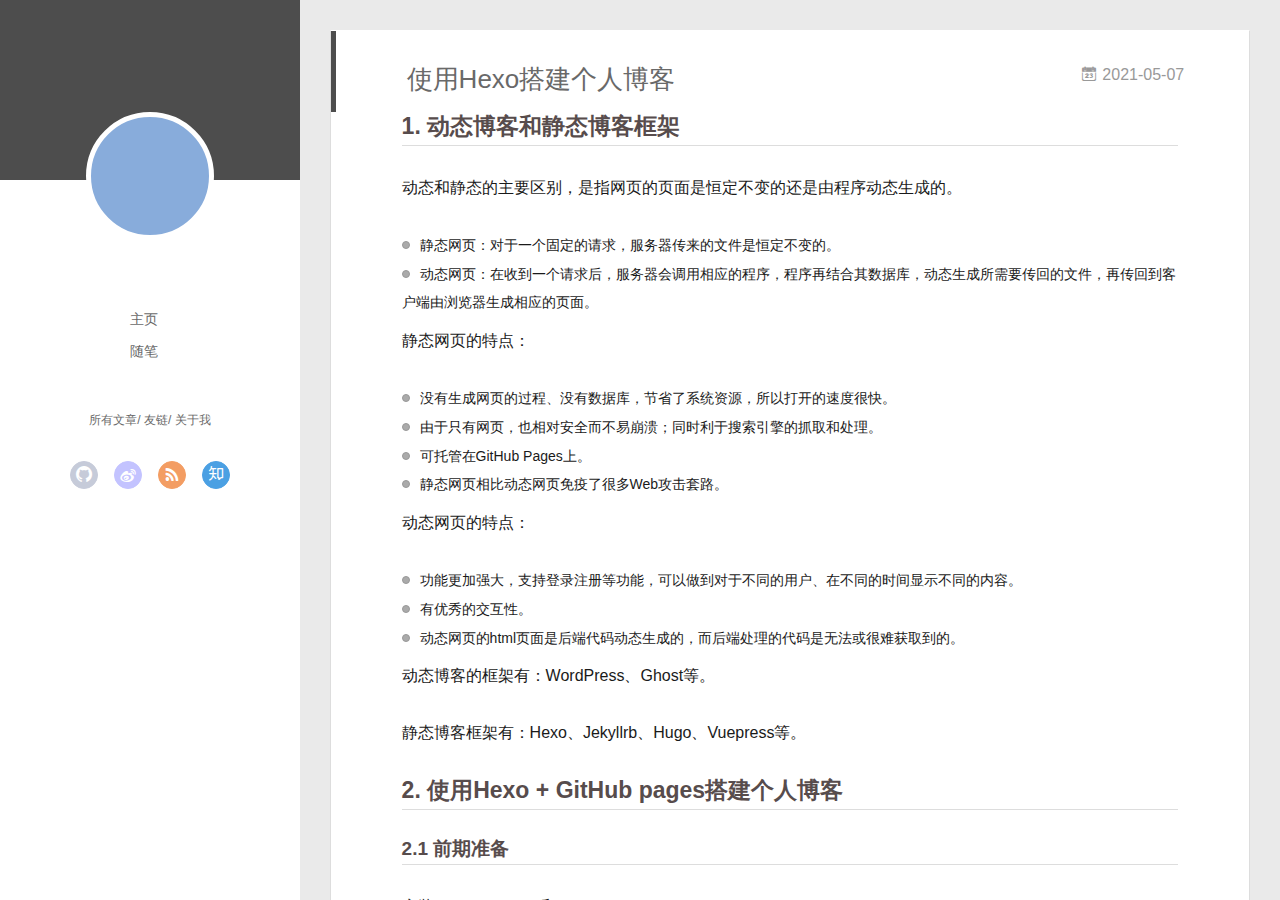
==== commit 6691c96d: "Site updated: 2021-05-07 22:44:42" ====
--- a/index.html
+++ b/index.html
@@ -152,6 +152,147 @@
           <div id="js-content" class="content-ll">
             
   
+    <article id="post-使用Hexo搭建个人博客" class="article article-type-post  article-index" itemscope itemprop="blogPost">
+  <div class="article-inner">
+    
+      <header class="article-header">
+        
+  
+    <h1 itemprop="name">
+      <a class="article-title" href="/2021/05/07/%E4%BD%BF%E7%94%A8Hexo%E6%90%AD%E5%BB%BA%E4%B8%AA%E4%BA%BA%E5%8D%9A%E5%AE%A2/">使用Hexo搭建个人博客</a>
+    </h1>
+  
+
+        
+        <a href="/2021/05/07/%E4%BD%BF%E7%94%A8Hexo%E6%90%AD%E5%BB%BA%E4%B8%AA%E4%BA%BA%E5%8D%9A%E5%AE%A2/" class="archive-article-date">
+  	<time datetime="2021-05-07T14:28:34.000Z" itemprop="datePublished"><i class="icon-calendar icon"></i>2021-05-07</time>
+</a>
+        
+      </header>
+    
+    <div class="article-entry" itemprop="articleBody">
+      
+        <h2 id="1-动态博客和静态博客框架"><a href="#1-动态博客和静态博客框架" class="headerlink" title="1. 动态博客和静态博客框架"></a>1. 动态博客和静态博客框架</h2><p>动态和静态的主要区别，是指网页的页面是恒定不变的还是由程序动态生成的。</p>
+<ul>
+<li>静态网页：对于一个固定的请求，服务器传来的文件是恒定不变的。</li>
+<li>动态网页：在收到一个请求后，服务器会调用相应的程序，程序再结合其数据库，动态生成所需要传回的文件，再传回到客户端由浏览器生成相应的页面。</li>
+</ul>
+<p>静态网页的特点：</p>
+<ul>
+<li>没有生成网页的过程、没有数据库，节省了系统资源，所以打开的速度很快。</li>
+<li>由于只有网页，也相对安全而不易崩溃；同时利于搜索引擎的抓取和处理。</li>
+<li>可托管在GitHub Pages上。</li>
+<li>静态网页相比动态网页免疫了很多Web攻击套路。</li>
+</ul>
+<p>动态网页的特点：</p>
+<ul>
+<li>功能更加强大，支持登录注册等功能，可以做到对于不同的用户、在不同的时间显示不同的内容。</li>
+<li>有优秀的交互性。</li>
+<li>动态网页的html页面是后端代码动态生成的，而后端处理的代码是无法或很难获取到的。</li>
+</ul>
+<p>动态博客的框架有：WordPress、Ghost等。</p>
+<p>静态博客框架有：Hexo、Jekyllrb、Hugo、Vuepress等。</p>
+<h2 id="2-使用Hexo-GitHub-pages搭建个人博客"><a href="#2-使用Hexo-GitHub-pages搭建个人博客" class="headerlink" title="2. 使用Hexo + GitHub pages搭建个人博客"></a>2. 使用Hexo + GitHub pages搭建个人博客</h2><h3 id="2-1-前期准备"><a href="#2-1-前期准备" class="headerlink" title="2.1 前期准备"></a>2.1 前期准备</h3><p>安装Node.js、Hexo和Git。</p>
+<h3 id="2-1-1-安装Node-js"><a href="#2-1-1-安装Node-js" class="headerlink" title="2.1.1 安装Node.js"></a>2.1.1 安装Node.js</h3><p>Hexo需要Node.js的支持，所以要提前安装Node.js，下载地址：<a target="_blank" rel="noopener" href="https://nodejs.org/en/">https://nodejs.org/en/</a></p>
+<p>安装完成后，打开终端，输入以下命令查看是否安装成功：<br><img src="/Users/yang/Library/Application Support/typora-user-images/image-20210506170347766.png" alt="image-20210506170347766" style="zoom:40%;" /></p>
+<p>显示版本号，说明安装成功。</p>
+<h3 id="2-1-2-安装Hexo"><a href="#2-1-2-安装Hexo" class="headerlink" title="2.1.2 安装Hexo"></a>2.1.2 安装Hexo</h3><p>终端输入<code>npm install -g hexo-cli</code>安装Hexo：<br>![image-20210506171313118](/Users/yang/Library/Application Support/typora-user-images/image-20210506171313118.png)</p>
+<p>安装完成后，输入<code>hexo -v</code>查看是否安装成功。</p>
+<h3 id="2-1-3-安装Git"><a href="#2-1-3-安装Git" class="headerlink" title="2.1.3 安装Git"></a>2.1.3 安装Git</h3><p>将博客部署到GitHub上需要Git支持，Git具体安装过程略。</p>
+<h2 id="2-2-使用Hexo搭建个人博客"><a href="#2-2-使用Hexo搭建个人博客" class="headerlink" title="2.2 使用Hexo搭建个人博客"></a>2.2 使用Hexo搭建个人博客</h2><ol>
+<li>新建一个文件夹用于存储博客内容：<code>mkdir /Users/yang/blog</code></li>
+<li>进入blog文件夹，初始化生成一个博客：<code>sudo hexo init</code>，在blog文件夹下生成了以下文件：<br>![image-20210506172900301](/Users/yang/Library/Application Support/typora-user-images/image-20210506172900301.png)</li>
+<li>启动博客（多用于预览）：<code>sudo hexo s</code><br>![image-20210506173246262](/Users/yang/Library/Application Support/typora-user-images/image-20210506173246262.png)</li>
+<li>在浏览器中打开：<a target="_blank" rel="noopener" href="http://localhost:4000/">http://localhost:4000</a></li>
+<li>创建新的博客：<code>hexo n &quot;我的第一篇博客&quot;</code><br>![image-20210506183703577](/Users/yang/Library/Application Support/typora-user-images/image-20210506183703577.png)<br>在<code>blog/source/_posts</code>目录下生成了新的博客文章，是一个markdown格式的文件，写博客时编辑此文件即可。</li>
+<li>生成静态文件：<code>hexo g</code><br>![image-20210506185648173](/Users/yang/Library/Application Support/typora-user-images/image-20210506185648173.png)</li>
+<li>重新启动博客：<code>hexo s</code>，打开链接，出现了刚才编辑的文章：![image-20210506185853346](/Users/yang/Library/Application Support/typora-user-images/image-20210506185853346.png)</li>
+</ol>
+<ul>
+<li>Heox常用命令可参考：<a target="_blank" rel="noopener" href="https://hexo.io/zh-cn/docs/commands.html">https://hexo.io/zh-cn/docs/commands.html</a></li>
+</ul>
+<h2 id="2-3-将博客部署到GitHub上"><a href="#2-3-将博客部署到GitHub上" class="headerlink" title="2.3 将博客部署到GitHub上"></a>2.3 将博客部署到GitHub上</h2><p>使用Hexo搭建好博客后，只能在本地访问，需要部署到远端。推荐部署到GitHub（免费）上，之后通过GitHub的地址即可访问博客。</p>
+<ol>
+<li><p>登录到自己的GitHub账号上并新建仓库，注意：新建仓库时Repository name必须是 GitHub用户名+.github.io，如下图seisnote.github.io<br>![image-20210507210205345](/Users/yang/Library/Application Support/typora-user-images/image-20210507210205345.png)</p>
+<p>![image-20210507210431077](/Users/yang/Library/Application Support/typora-user-images/image-20210507210431077.png)</p>
+</li>
+<li><p>空仓库建立好后，需要将博客部署到GitHub上，需要安装一个插件：<code>npm install --save hexo-deployer-git</code></p>
+</li>
+<li><p>设置<code>blog/_config.yml</code>，具体内容为：<br>![image-20210507211023765](/Users/yang/Library/Application Support/typora-user-images/image-20210507211023765.png)</p>
+</li>
+<li><p>命令行输入<code>hexo d</code>将博客部署到GitHub上：<br>![image-20210507211449164](/Users/yang/Library/Application Support/typora-user-images/image-20210507211449164.png)</p>
+</li>
+<li><p>在浏览器上输入：<a target="_blank" rel="noopener" href="https://seisnote.github.io/">https://seisnote.github.io</a>即可跳转到搭建的个人博客页面上。</p>
+</li>
+</ol>
+<h2 id="2-4-自定义博客主题"><a href="#2-4-自定义博客主题" class="headerlink" title="2.4 自定义博客主题"></a>2.4 自定义博客主题</h2><p>以<a target="_blank" rel="noopener" href="https://github.com/litten/hexo-theme-yilia">https://github.com/litten/hexo-theme-yilia</a>为例。</p>
+<ol>
+<li><p>进入<code>blog</code>文件夹下，下载主题：<code>git clone https://github.com/litten/hexo-theme-yilia.git thems/yilia</code></p>
+</li>
+<li><p>修改<code>_config.yml</code>文件，找到<code>theme</code>，改成<code>yilia</code>：</p>
+<img src="/Users/yang/Library/Application Support/typora-user-images/image-20210507220524696.png" alt="image-20210507220524696" style="zoom: 46%;" /></li>
+<li><p><code>hexo clean</code> 清空缓存。</p>
+</li>
+<li><p><code>hexo g</code> 生成静态文件。</p>
+</li>
+<li><p><code>hexo s</code> 在本地预览。</p>
+</li>
+<li><p>没有问题后将博客部署到GitHub上：<code>hexo d</code>，刷新博客页面，主题更换成功。<br>![image-20210507221457278](/Users/yang/Library/Application Support/typora-user-images/image-20210507221457278.png)</p>
+</li>
+</ol>
+
+      
+
+      
+    </div>
+    <div class="article-info article-info-index">
+      
+      
+	<div class="article-tag tagcloud">
+		<i class="icon-price-tags icon"></i>
+		<ul class="article-tag-list">
+			 
+        		<li class="article-tag-list-item">
+        			<a href="javascript:void(0)" class="js-tag article-tag-list-link color3">博客</a>
+        		</li>
+      		
+		</ul>
+	</div>
+
+      
+
+      
+        <p class="article-more-link">
+          <a class="article-more-a" href="/2021/05/07/%E4%BD%BF%E7%94%A8Hexo%E6%90%AD%E5%BB%BA%E4%B8%AA%E4%BA%BA%E5%8D%9A%E5%AE%A2/">展开全文 >></a>
+        </p>
+      
+
+      
+      <div class="clearfix"></div>
+    </div>
+  </div>
+</article>
+
+<aside class="wrap-side-operation">
+    <div class="mod-side-operation">
+        
+        <div class="jump-container" id="js-jump-container" style="display:none;">
+            <a href="javascript:void(0)" class="mod-side-operation__jump-to-top">
+                <i class="icon-font icon-back"></i>
+            </a>
+            <div id="js-jump-plan-container" class="jump-plan-container" style="top: -11px;">
+                <i class="icon-font icon-plane jump-plane"></i>
+            </div>
+        </div>
+        
+        
+    </div>
+</aside>
+
+
+
+
+  
     <article id="post-hello-world" class="article article-type-post  article-index" itemscope itemprop="blogPost">
   <div class="article-inner">
     
@@ -319,6 +460,10 @@
             <input type="checkbox" q-on="click:toggleTag(e)" q-attr="checked:showTags">
           </label>
           <ul class="article-tag-list" q-show="showTags">
+             
+              <li class="article-tag-list-item">
+                <a href="javascript:void(0)" class="js-tag color3">博客</a>
+              </li>
             
             <div class="clearfix"></div>
           </ul>
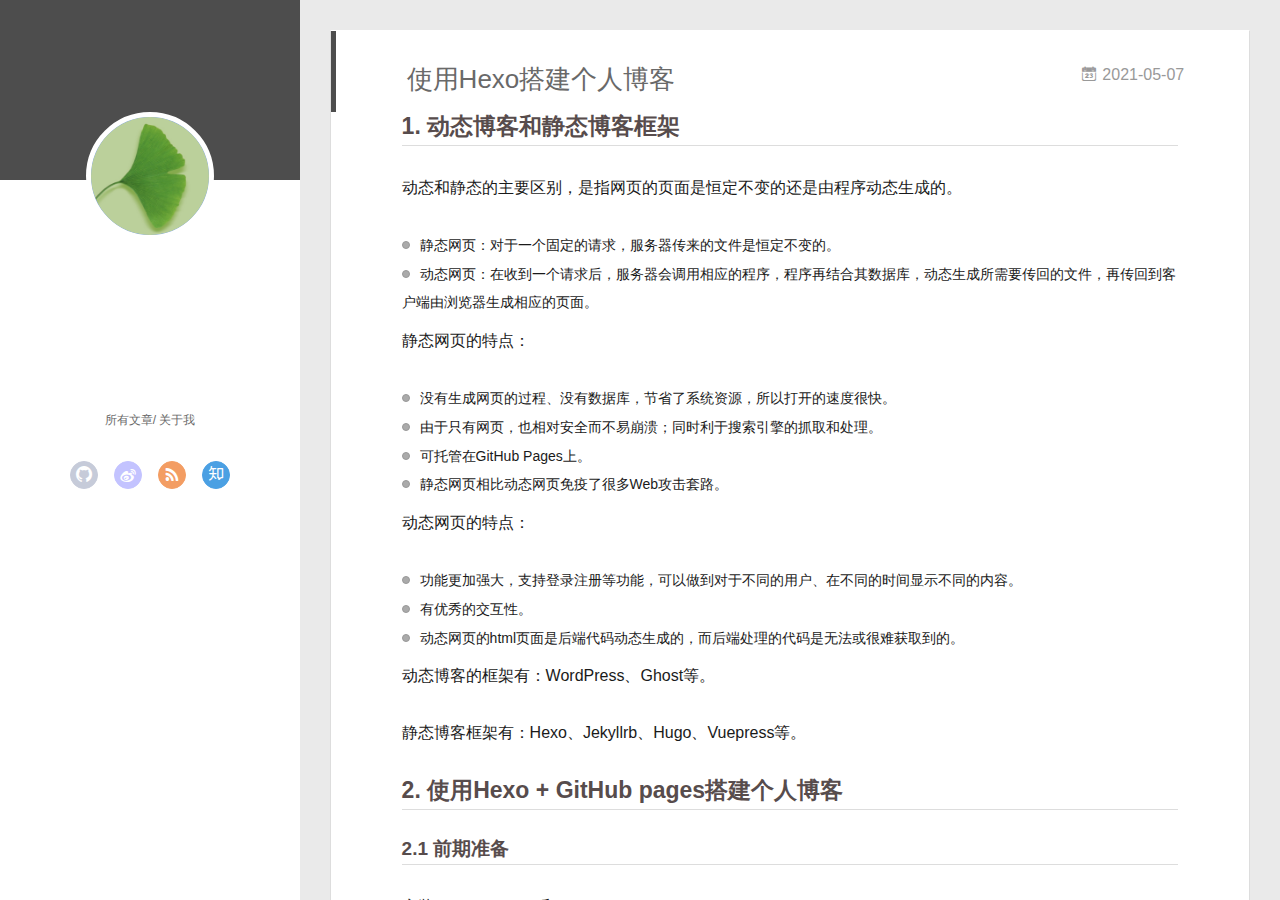
==== commit f4dc4a8d: "Site updated: 2021-05-19 10:45:17" ====
--- a/index.html
+++ b/index.html
@@ -6,20 +6,22 @@
   <meta name="renderer" content="webkit">
   <meta http-equiv="X-UA-Compatible" content="IE=edge" >
   <link rel="dns-prefetch" href="http://example.com">
-  <title>Hexo</title>
+  <title>SeisNote</title>
   <meta name="viewport" content="width=device-width, initial-scale=1, maximum-scale=1">
-  <meta property="og:type" content="website">
-<meta property="og:title" content="Hexo">
+  <meta name="description" content="地震学相关学习笔记">
+<meta property="og:type" content="website">
+<meta property="og:title" content="SeisNote">
 <meta property="og:url" content="http://example.com/index.html">
-<meta property="og:site_name" content="Hexo">
-<meta property="og:locale" content="en_US">
-<meta property="article:author" content="John Doe">
+<meta property="og:site_name" content="SeisNote">
+<meta property="og:description" content="地震学相关学习笔记">
+<meta property="og:locale" content="zh_CN">
+<meta property="article:author" content="Shaobo Yang">
 <meta name="twitter:card" content="summary">
   
-    <link rel="alternative" href="/atom.xml" title="Hexo" type="application/atom+xml">
-  
-  
-    <link rel="icon" href="/favicon.png">
+    <link rel="alternative" href="/atom.xml" title="SeisNote" type="application/atom+xml">
+  
+  
+    <link rel="icon" href="/img/favicon.jpg">
   
   <link rel="stylesheet" type="text/css" href="/./main.0cf68a.css">
   <style type="text/css">
@@ -43,7 +45,7 @@
 <div class="intrude-less">
 	<header id="header" class="inner">
 		<a href="/" class="profilepic">
-			<img src="" class="js-avatar">
+			<img src="/img/favicon.jpg" class="js-avatar">
 		</a>
 		<hgroup>
 		  <h1 class="header-author"><a href="/"></a></h1>
@@ -53,20 +55,12 @@
 		<nav class="header-menu">
 			<ul>
 			
-				<li><a href="/">主页</a></li>
-	        
-				<li><a href="/tags/%E9%9A%8F%E7%AC%94/">随笔</a></li>
-	        
 			</ul>
 		</nav>
 		<nav class="header-smart-menu">
     		
     			
     			<a q-on="click: openSlider(e, 'innerArchive')" href="javascript:void(0)">所有文章</a>
-    			
-            
-    			
-    			<a q-on="click: openSlider(e, 'friends')" href="javascript:void(0)">友链</a>
     			
             
     			
@@ -77,7 +71,7 @@
 		<nav class="header-nav">
 			<div class="social">
 				
-					<a class="github" target="_blank" href="#" title="github"><i class="icon-github"></i></a>
+					<a class="github" target="_blank" href="/" title="github"><i class="icon-github"></i></a>
 		        
 					<a class="weibo" target="_blank" href="#" title="weibo"><i class="icon-weibo"></i></a>
 		        
@@ -101,7 +95,7 @@
 	<div class="intrude-less">
 		<header id="header" class="inner">
 			<div class="profilepic">
-				<img src="" class="js-avatar">
+				<img src="/img/favicon.jpg" class="js-avatar">
 			</div>
 			<hgroup>
 			  <h1 class="header-author js-header-author"></h1>
@@ -109,16 +103,12 @@
 			
 			
 			
-				
-			
-				
-			
 			
 			
 			<nav class="header-nav">
 				<div class="social">
 					
-						<a class="github" target="_blank" href="#" title="github"><i class="icon-github"></i></a>
+						<a class="github" target="_blank" href="/" title="github"><i class="icon-github"></i></a>
 			        
 						<a class="weibo" target="_blank" href="#" title="weibo"><i class="icon-weibo"></i></a>
 			        
@@ -133,10 +123,6 @@
 				<ul style="width: 50%">
 				
 				
-					<li style="width: 50%"><a href="/">主页</a></li>
-		        
-					<li style="width: 50%"><a href="/tags/%E9%9A%8F%E7%AC%94/">随笔</a></li>
-		        
 				</ul>
 			</nav>
 		</header>				
@@ -194,51 +180,41 @@
 <p>静态博客框架有：Hexo、Jekyllrb、Hugo、Vuepress等。</p>
 <h2 id="2-使用Hexo-GitHub-pages搭建个人博客"><a href="#2-使用Hexo-GitHub-pages搭建个人博客" class="headerlink" title="2. 使用Hexo + GitHub pages搭建个人博客"></a>2. 使用Hexo + GitHub pages搭建个人博客</h2><h3 id="2-1-前期准备"><a href="#2-1-前期准备" class="headerlink" title="2.1 前期准备"></a>2.1 前期准备</h3><p>安装Node.js、Hexo和Git。</p>
 <h3 id="2-1-1-安装Node-js"><a href="#2-1-1-安装Node-js" class="headerlink" title="2.1.1 安装Node.js"></a>2.1.1 安装Node.js</h3><p>Hexo需要Node.js的支持，所以要提前安装Node.js，下载地址：<a target="_blank" rel="noopener" href="https://nodejs.org/en/">https://nodejs.org/en/</a></p>
-<p>安装完成后，打开终端，输入以下命令查看是否安装成功：<br><img src="/Users/yang/Library/Application Support/typora-user-images/image-20210506170347766.png" alt="image-20210506170347766" style="zoom:40%;" /></p>
+<p>安装完成后，打开终端，输入以下命令查看是否安装成功：<br><img src="/figures/使用Hexo搭建个人博客/image-20210506170347766.png" alt="image-20210506170347766" style="zoom:40%;" /></p>
 <p>显示版本号，说明安装成功。</p>
-<h3 id="2-1-2-安装Hexo"><a href="#2-1-2-安装Hexo" class="headerlink" title="2.1.2 安装Hexo"></a>2.1.2 安装Hexo</h3><p>终端输入<code>npm install -g hexo-cli</code>安装Hexo：<br>![image-20210506171313118](/Users/yang/Library/Application Support/typora-user-images/image-20210506171313118.png)</p>
+<h3 id="2-1-2-安装Hexo"><a href="#2-1-2-安装Hexo" class="headerlink" title="2.1.2 安装Hexo"></a>2.1.2 安装Hexo</h3><p>终端输入<code>npm install -g hexo-cli</code>安装Hexo：<br><img src="/figures/使用Hexo搭建个人博客/image-20210506171313118.png" alt="image-20210506171313118" style="zoom: 39%;" /></p>
 <p>安装完成后，输入<code>hexo -v</code>查看是否安装成功。</p>
 <h3 id="2-1-3-安装Git"><a href="#2-1-3-安装Git" class="headerlink" title="2.1.3 安装Git"></a>2.1.3 安装Git</h3><p>将博客部署到GitHub上需要Git支持，Git具体安装过程略。</p>
 <h2 id="2-2-使用Hexo搭建个人博客"><a href="#2-2-使用Hexo搭建个人博客" class="headerlink" title="2.2 使用Hexo搭建个人博客"></a>2.2 使用Hexo搭建个人博客</h2><ol>
 <li>新建一个文件夹用于存储博客内容：<code>mkdir /Users/yang/blog</code></li>
-<li>进入blog文件夹，初始化生成一个博客：<code>sudo hexo init</code>，在blog文件夹下生成了以下文件：<br>![image-20210506172900301](/Users/yang/Library/Application Support/typora-user-images/image-20210506172900301.png)</li>
-<li>启动博客（多用于预览）：<code>sudo hexo s</code><br>![image-20210506173246262](/Users/yang/Library/Application Support/typora-user-images/image-20210506173246262.png)</li>
+<li>进入blog文件夹，初始化生成一个博客：<code>sudo hexo init</code>，在blog文件夹下生成了以下文件：<img src="/figures/使用Hexo搭建个人博客/image-20210506172900301.png" alt="image-20210506172900301" style="zoom:40%;" /></li>
+<li>启动博客（多用于预览）：<code>sudo hexo s</code><img src="/figures/使用Hexo搭建个人博客/image-20210506173246262.png" alt="image-20210506173246262" style="zoom:36%;" /></li>
 <li>在浏览器中打开：<a target="_blank" rel="noopener" href="http://localhost:4000/">http://localhost:4000</a></li>
-<li>创建新的博客：<code>hexo n &quot;我的第一篇博客&quot;</code><br>![image-20210506183703577](/Users/yang/Library/Application Support/typora-user-images/image-20210506183703577.png)<br>在<code>blog/source/_posts</code>目录下生成了新的博客文章，是一个markdown格式的文件，写博客时编辑此文件即可。</li>
-<li>生成静态文件：<code>hexo g</code><br>![image-20210506185648173](/Users/yang/Library/Application Support/typora-user-images/image-20210506185648173.png)</li>
-<li>重新启动博客：<code>hexo s</code>，打开链接，出现了刚才编辑的文章：![image-20210506185853346](/Users/yang/Library/Application Support/typora-user-images/image-20210506185853346.png)</li>
+<li>创建新的博客：<code>hexo n &quot;我的第一篇博客&quot;</code><img src="/figures/使用Hexo搭建个人博客/image-20210506183703577.png" alt="image-20210506183703577" style="zoom: 39%;" />
+在`blog/source/_posts`目录下生成了新的博客文章，是一个markdown格式的文件，写博客时编辑此文件即可。</li>
+<li>生成静态文件：<code>hexo g</code><img src="/figures/使用Hexo搭建个人博客/image-20210506185648173.png" alt="image-20210506185648173" style="zoom:43%;" /></li>
+<li>重新启动博客：<code>hexo s</code>，打开链接，出现了刚才编辑的文章：<img src="/figures/使用Hexo搭建个人博客/image-20210506185853346.png" alt="image-20210506185853346" style="zoom:18%;" /></li>
 </ol>
 <ul>
 <li>Heox常用命令可参考：<a target="_blank" rel="noopener" href="https://hexo.io/zh-cn/docs/commands.html">https://hexo.io/zh-cn/docs/commands.html</a></li>
 </ul>
 <h2 id="2-3-将博客部署到GitHub上"><a href="#2-3-将博客部署到GitHub上" class="headerlink" title="2.3 将博客部署到GitHub上"></a>2.3 将博客部署到GitHub上</h2><p>使用Hexo搭建好博客后，只能在本地访问，需要部署到远端。推荐部署到GitHub（免费）上，之后通过GitHub的地址即可访问博客。</p>
 <ol>
-<li><p>登录到自己的GitHub账号上并新建仓库，注意：新建仓库时Repository name必须是 GitHub用户名+.github.io，如下图seisnote.github.io<br>![image-20210507210205345](/Users/yang/Library/Application Support/typora-user-images/image-20210507210205345.png)</p>
-<p>![image-20210507210431077](/Users/yang/Library/Application Support/typora-user-images/image-20210507210431077.png)</p>
-</li>
-<li><p>空仓库建立好后，需要将博客部署到GitHub上，需要安装一个插件：<code>npm install --save hexo-deployer-git</code></p>
-</li>
-<li><p>设置<code>blog/_config.yml</code>，具体内容为：<br>![image-20210507211023765](/Users/yang/Library/Application Support/typora-user-images/image-20210507211023765.png)</p>
-</li>
-<li><p>命令行输入<code>hexo d</code>将博客部署到GitHub上：<br>![image-20210507211449164](/Users/yang/Library/Application Support/typora-user-images/image-20210507211449164.png)</p>
-</li>
-<li><p>在浏览器上输入：<a target="_blank" rel="noopener" href="https://seisnote.github.io/">https://seisnote.github.io</a>即可跳转到搭建的个人博客页面上。</p>
-</li>
+<li>登录到自己的GitHub账号上并新建仓库，注意：新建仓库时Repository name必须是 GitHub用户名+.github.io，如下图seisnote.github.io<img src="/figures/使用Hexo搭建个人博客/image-20210507210205345.png" alt="image-20210507210205345" style="zoom:18%;" />
+<img src="/figures/使用Hexo搭建个人博客/image-20210507210431077.png" alt="image-20210507210431077" style="zoom:35.6%;" /></li>
+<li>空仓库建立好后，需要将博客部署到GitHub上，需要安装一个插件：<code>npm install --save hexo-deployer-git</code></li>
+<li>设置<code>blog/_config.yml</code>，具体内容为：<img src="/figures/使用Hexo搭建个人博客/image-20210507211023765.png" alt="image-20210507211023765" style="zoom:40%;" /></li>
+<li>命令行输入<code>hexo d</code>将博客部署到GitHub上：<img src="/figures/使用Hexo搭建个人博客/image-20210507211449164.png" alt="image-20210507211449164" style="zoom:35%;" /></li>
+<li>在浏览器上输入：<a target="_blank" rel="noopener" href="https://seisnote.github.io/">https://seisnote.github.io</a>即可跳转到搭建的个人博客页面上。</li>
 </ol>
 <h2 id="2-4-自定义博客主题"><a href="#2-4-自定义博客主题" class="headerlink" title="2.4 自定义博客主题"></a>2.4 自定义博客主题</h2><p>以<a target="_blank" rel="noopener" href="https://github.com/litten/hexo-theme-yilia">https://github.com/litten/hexo-theme-yilia</a>为例。</p>
 <ol>
-<li><p>进入<code>blog</code>文件夹下，下载主题：<code>git clone https://github.com/litten/hexo-theme-yilia.git thems/yilia</code></p>
-</li>
-<li><p>修改<code>_config.yml</code>文件，找到<code>theme</code>，改成<code>yilia</code>：</p>
-<img src="/Users/yang/Library/Application Support/typora-user-images/image-20210507220524696.png" alt="image-20210507220524696" style="zoom: 46%;" /></li>
-<li><p><code>hexo clean</code> 清空缓存。</p>
-</li>
-<li><p><code>hexo g</code> 生成静态文件。</p>
-</li>
-<li><p><code>hexo s</code> 在本地预览。</p>
-</li>
-<li><p>没有问题后将博客部署到GitHub上：<code>hexo d</code>，刷新博客页面，主题更换成功。<br>![image-20210507221457278](/Users/yang/Library/Application Support/typora-user-images/image-20210507221457278.png)</p>
-</li>
+<li>进入<code>blog</code>文件夹下，下载主题：<code>git clone https://github.com/litten/hexo-theme-yilia.git thems/yilia</code></li>
+<li>修改<code>_config.yml</code>文件，找到<code>theme</code>，改成<code>yilia</code>：<img src="/figures/使用Hexo搭建个人博客/image-20210507220524696.png" alt="image-20210507220524696" style="zoom: 46%;" /></li>
+<li><code>hexo clean</code> 清空缓存。</li>
+<li><code>hexo g</code> 生成静态文件。</li>
+<li><code>hexo s</code> 在本地预览。</li>
+<li>没有问题后将博客部署到GitHub上：<code>hexo d</code>，刷新博客页面，主题更换成功。<img src="/figures/使用Hexo搭建个人博客/image-20210507221457278.png" alt="image-20210507221457278" style="zoom:19%;" /></li>
 </ol>
 
       
@@ -378,7 +354,7 @@
   <div class="outer">
     <div id="footer-info">
     	<div class="footer-left">
-    		&copy; 2021 John Doe
+    		&copy; 2021 Shaobo Yang
     	</div>
       	<div class="footer-right">
       		<a href="http://hexo.io/" target="_blank">Hexo</a>  Theme <a href="https://github.com/litten/hexo-theme-yilia" target="_blank">Yilia</a> by Litten
@@ -423,25 +399,17 @@
       
       
     
-      
-      
-      
-    
     
 
     <ul style="width: 70%">
     
     
       
-      <li style="width: 33.333333333333336%" q-on="click: openSlider(e, 'innerArchive')"><a href="javascript:void(0)" q-class="active:innerArchive">所有文章</a></li>
-      
-        
-      
-      <li style="width: 33.333333333333336%" q-on="click: openSlider(e, 'friends')"><a href="javascript:void(0)" q-class="active:friends">友链</a></li>
-      
-        
-      
-      <li style="width: 33.333333333333336%" q-on="click: openSlider(e, 'aboutme')"><a href="javascript:void(0)" q-class="active:aboutme">关于我</a></li>
+      <li style="width: 50%" q-on="click: openSlider(e, 'innerArchive')"><a href="javascript:void(0)" q-class="active:innerArchive">所有文章</a></li>
+      
+        
+      
+      <li style="width: 50%" q-on="click: openSlider(e, 'aboutme')"><a href="javascript:void(0)" q-class="active:aboutme">关于我</a></li>
       
         
     </ul>
@@ -509,38 +477,6 @@
     
 
     
-    	<section class="tools-section tools-section-friends" q-show="friends">
-  		
-        <ul class="search-ul">
-          
-            <li class="search-li">
-              <a href="http://localhost:4000/" target="_blank" class="search-title"><i class="icon-quo-left icon"></i>友情链接1</a>
-            </li>
-          
-            <li class="search-li">
-              <a href="http://localhost:4000/" target="_blank" class="search-title"><i class="icon-quo-left icon"></i>友情链接2</a>
-            </li>
-          
-            <li class="search-li">
-              <a href="http://localhost:4000/" target="_blank" class="search-title"><i class="icon-quo-left icon"></i>友情链接3</a>
-            </li>
-          
-            <li class="search-li">
-              <a href="http://localhost:4000/" target="_blank" class="search-title"><i class="icon-quo-left icon"></i>友情链接4</a>
-            </li>
-          
-            <li class="search-li">
-              <a href="http://localhost:4000/" target="_blank" class="search-title"><i class="icon-quo-left icon"></i>友情链接5</a>
-            </li>
-          
-            <li class="search-li">
-              <a href="http://localhost:4000/" target="_blank" class="search-title"><i class="icon-quo-left icon"></i>友情链接6</a>
-            </li>
-          
-        </ul>
-  		
-    	</section>
-    
 
     
     	<section class="tools-section tools-section-me" q-show="aboutme">
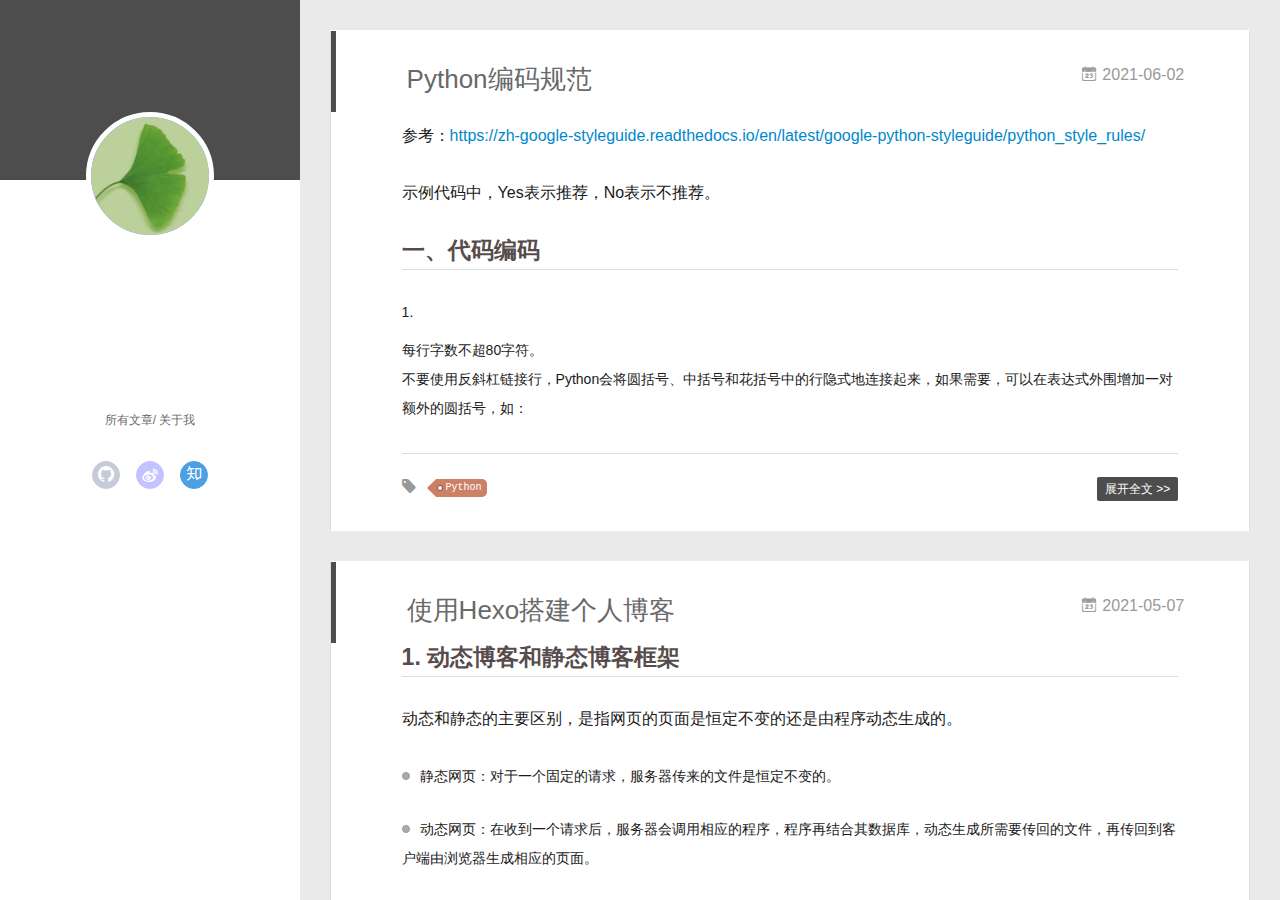
==== commit f563207c: "Site updated: 2021-06-02 11:35:14" ====
--- a/index.html
+++ b/index.html
@@ -20,8 +20,6 @@
   
     <link rel="alternative" href="/atom.xml" title="SeisNote" type="application/atom+xml">
   
-  
-    <link rel="icon" href="/img/favicon.jpg">
   
   <link rel="stylesheet" type="text/css" href="/./main.0cf68a.css">
   <style type="text/css">
@@ -71,11 +69,9 @@
 		<nav class="header-nav">
 			<div class="social">
 				
-					<a class="github" target="_blank" href="/" title="github"><i class="icon-github"></i></a>
+					<a class="github" target="_blank" href="https://github.com/ShaoboYang-USTC" title="github"><i class="icon-github"></i></a>
 		        
 					<a class="weibo" target="_blank" href="#" title="weibo"><i class="icon-weibo"></i></a>
-		        
-					<a class="rss" target="_blank" href="#" title="rss"><i class="icon-rss"></i></a>
 		        
 					<a class="zhihu" target="_blank" href="#" title="zhihu"><i class="icon-zhihu"></i></a>
 		        
@@ -108,11 +104,9 @@
 			<nav class="header-nav">
 				<div class="social">
 					
-						<a class="github" target="_blank" href="/" title="github"><i class="icon-github"></i></a>
+						<a class="github" target="_blank" href="https://github.com/ShaoboYang-USTC" title="github"><i class="icon-github"></i></a>
 			        
 						<a class="weibo" target="_blank" href="#" title="weibo"><i class="icon-weibo"></i></a>
-			        
-						<a class="rss" target="_blank" href="#" title="rss"><i class="icon-rss"></i></a>
 			        
 						<a class="zhihu" target="_blank" href="#" title="zhihu"><i class="icon-zhihu"></i></a>
 			        
@@ -138,6 +132,83 @@
           <div id="js-content" class="content-ll">
             
   
+    <article id="post-Python编码规范" class="article article-type-post  article-index" itemscope itemprop="blogPost">
+  <div class="article-inner">
+    
+      <header class="article-header">
+        
+  
+    <h1 itemprop="name">
+      <a class="article-title" href="/2021/06/02/Python%E7%BC%96%E7%A0%81%E8%A7%84%E8%8C%83/">Python编码规范</a>
+    </h1>
+  
+
+        
+        <a href="/2021/06/02/Python%E7%BC%96%E7%A0%81%E8%A7%84%E8%8C%83/" class="archive-article-date">
+  	<time datetime="2021-06-02T03:16:35.000Z" itemprop="datePublished"><i class="icon-calendar icon"></i>2021-06-02</time>
+</a>
+        
+      </header>
+    
+    <div class="article-entry" itemprop="articleBody">
+      
+        <p>参考：<a target="_blank" rel="noopener" href="https://zh-google-styleguide.readthedocs.io/en/latest/google-python-styleguide/python_style_rules/">https://zh-google-styleguide.readthedocs.io/en/latest/google-python-styleguide/python_style_rules/</a></p>
+<p>示例代码中，Yes表示推荐，No表示不推荐。</p>
+<h2 id="一、代码编码"><a href="#一、代码编码" class="headerlink" title="一、代码编码"></a>一、代码编码</h2><ol>
+<li><p>每行字数不超80字符。<br>不要使用反斜杠链接行，Python会将圆括号、中括号和花括号中的行隐式地连接起来，如果需要，可以在表达式外围增加一对额外的圆括号，如：</p>
+        
+      
+
+      
+    </div>
+    <div class="article-info article-info-index">
+      
+      
+	<div class="article-tag tagcloud">
+		<i class="icon-price-tags icon"></i>
+		<ul class="article-tag-list">
+			 
+        		<li class="article-tag-list-item">
+        			<a href="javascript:void(0)" class="js-tag article-tag-list-link color2">Python</a>
+        		</li>
+      		
+		</ul>
+	</div>
+
+      
+
+      
+        <p class="article-more-link">
+          <a class="article-more-a" href="/2021/06/02/Python%E7%BC%96%E7%A0%81%E8%A7%84%E8%8C%83/">展开全文 >></a>
+        </p>
+      
+
+      
+      <div class="clearfix"></div>
+    </div>
+  </div>
+</article>
+
+<aside class="wrap-side-operation">
+    <div class="mod-side-operation">
+        
+        <div class="jump-container" id="js-jump-container" style="display:none;">
+            <a href="javascript:void(0)" class="mod-side-operation__jump-to-top">
+                <i class="icon-font icon-back"></i>
+            </a>
+            <div id="js-jump-plan-container" class="jump-plan-container" style="top: -11px;">
+                <i class="icon-font icon-plane jump-plane"></i>
+            </div>
+        </div>
+        
+        
+    </div>
+</aside>
+
+
+
+
+  
     <article id="post-使用Hexo搭建个人博客" class="article article-type-post  article-index" itemscope itemprop="blogPost">
   <div class="article-inner">
     
@@ -160,63 +231,10 @@
       
         <h2 id="1-动态博客和静态博客框架"><a href="#1-动态博客和静态博客框架" class="headerlink" title="1. 动态博客和静态博客框架"></a>1. 动态博客和静态博客框架</h2><p>动态和静态的主要区别，是指网页的页面是恒定不变的还是由程序动态生成的。</p>
 <ul>
-<li>静态网页：对于一个固定的请求，服务器传来的文件是恒定不变的。</li>
-<li>动态网页：在收到一个请求后，服务器会调用相应的程序，程序再结合其数据库，动态生成所需要传回的文件，再传回到客户端由浏览器生成相应的页面。</li>
-</ul>
-<p>静态网页的特点：</p>
-<ul>
-<li>没有生成网页的过程、没有数据库，节省了系统资源，所以打开的速度很快。</li>
-<li>由于只有网页，也相对安全而不易崩溃；同时利于搜索引擎的抓取和处理。</li>
-<li>可托管在GitHub Pages上。</li>
-<li>静态网页相比动态网页免疫了很多Web攻击套路。</li>
-</ul>
-<p>动态网页的特点：</p>
-<ul>
-<li>功能更加强大，支持登录注册等功能，可以做到对于不同的用户、在不同的时间显示不同的内容。</li>
-<li>有优秀的交互性。</li>
-<li>动态网页的html页面是后端代码动态生成的，而后端处理的代码是无法或很难获取到的。</li>
-</ul>
-<p>动态博客的框架有：WordPress、Ghost等。</p>
-<p>静态博客框架有：Hexo、Jekyllrb、Hugo、Vuepress等。</p>
-<h2 id="2-使用Hexo-GitHub-pages搭建个人博客"><a href="#2-使用Hexo-GitHub-pages搭建个人博客" class="headerlink" title="2. 使用Hexo + GitHub pages搭建个人博客"></a>2. 使用Hexo + GitHub pages搭建个人博客</h2><h3 id="2-1-前期准备"><a href="#2-1-前期准备" class="headerlink" title="2.1 前期准备"></a>2.1 前期准备</h3><p>安装Node.js、Hexo和Git。</p>
-<h3 id="2-1-1-安装Node-js"><a href="#2-1-1-安装Node-js" class="headerlink" title="2.1.1 安装Node.js"></a>2.1.1 安装Node.js</h3><p>Hexo需要Node.js的支持，所以要提前安装Node.js，下载地址：<a target="_blank" rel="noopener" href="https://nodejs.org/en/">https://nodejs.org/en/</a></p>
-<p>安装完成后，打开终端，输入以下命令查看是否安装成功：<br><img src="/figures/使用Hexo搭建个人博客/image-20210506170347766.png" alt="image-20210506170347766" style="zoom:40%;" /></p>
-<p>显示版本号，说明安装成功。</p>
-<h3 id="2-1-2-安装Hexo"><a href="#2-1-2-安装Hexo" class="headerlink" title="2.1.2 安装Hexo"></a>2.1.2 安装Hexo</h3><p>终端输入<code>npm install -g hexo-cli</code>安装Hexo：<br><img src="/figures/使用Hexo搭建个人博客/image-20210506171313118.png" alt="image-20210506171313118" style="zoom: 39%;" /></p>
-<p>安装完成后，输入<code>hexo -v</code>查看是否安装成功。</p>
-<h3 id="2-1-3-安装Git"><a href="#2-1-3-安装Git" class="headerlink" title="2.1.3 安装Git"></a>2.1.3 安装Git</h3><p>将博客部署到GitHub上需要Git支持，Git具体安装过程略。</p>
-<h2 id="2-2-使用Hexo搭建个人博客"><a href="#2-2-使用Hexo搭建个人博客" class="headerlink" title="2.2 使用Hexo搭建个人博客"></a>2.2 使用Hexo搭建个人博客</h2><ol>
-<li>新建一个文件夹用于存储博客内容：<code>mkdir /Users/yang/blog</code></li>
-<li>进入blog文件夹，初始化生成一个博客：<code>sudo hexo init</code>，在blog文件夹下生成了以下文件：<img src="/figures/使用Hexo搭建个人博客/image-20210506172900301.png" alt="image-20210506172900301" style="zoom:40%;" /></li>
-<li>启动博客（多用于预览）：<code>sudo hexo s</code><img src="/figures/使用Hexo搭建个人博客/image-20210506173246262.png" alt="image-20210506173246262" style="zoom:36%;" /></li>
-<li>在浏览器中打开：<a target="_blank" rel="noopener" href="http://localhost:4000/">http://localhost:4000</a></li>
-<li>创建新的博客：<code>hexo n &quot;我的第一篇博客&quot;</code><img src="/figures/使用Hexo搭建个人博客/image-20210506183703577.png" alt="image-20210506183703577" style="zoom: 39%;" />
-在`blog/source/_posts`目录下生成了新的博客文章，是一个markdown格式的文件，写博客时编辑此文件即可。</li>
-<li>生成静态文件：<code>hexo g</code><img src="/figures/使用Hexo搭建个人博客/image-20210506185648173.png" alt="image-20210506185648173" style="zoom:43%;" /></li>
-<li>重新启动博客：<code>hexo s</code>，打开链接，出现了刚才编辑的文章：<img src="/figures/使用Hexo搭建个人博客/image-20210506185853346.png" alt="image-20210506185853346" style="zoom:18%;" /></li>
-</ol>
-<ul>
-<li>Heox常用命令可参考：<a target="_blank" rel="noopener" href="https://hexo.io/zh-cn/docs/commands.html">https://hexo.io/zh-cn/docs/commands.html</a></li>
-</ul>
-<h2 id="2-3-将博客部署到GitHub上"><a href="#2-3-将博客部署到GitHub上" class="headerlink" title="2.3 将博客部署到GitHub上"></a>2.3 将博客部署到GitHub上</h2><p>使用Hexo搭建好博客后，只能在本地访问，需要部署到远端。推荐部署到GitHub（免费）上，之后通过GitHub的地址即可访问博客。</p>
-<ol>
-<li>登录到自己的GitHub账号上并新建仓库，注意：新建仓库时Repository name必须是 GitHub用户名+.github.io，如下图seisnote.github.io<img src="/figures/使用Hexo搭建个人博客/image-20210507210205345.png" alt="image-20210507210205345" style="zoom:18%;" />
-<img src="/figures/使用Hexo搭建个人博客/image-20210507210431077.png" alt="image-20210507210431077" style="zoom:35.6%;" /></li>
-<li>空仓库建立好后，需要将博客部署到GitHub上，需要安装一个插件：<code>npm install --save hexo-deployer-git</code></li>
-<li>设置<code>blog/_config.yml</code>，具体内容为：<img src="/figures/使用Hexo搭建个人博客/image-20210507211023765.png" alt="image-20210507211023765" style="zoom:40%;" /></li>
-<li>命令行输入<code>hexo d</code>将博客部署到GitHub上：<img src="/figures/使用Hexo搭建个人博客/image-20210507211449164.png" alt="image-20210507211449164" style="zoom:35%;" /></li>
-<li>在浏览器上输入：<a target="_blank" rel="noopener" href="https://seisnote.github.io/">https://seisnote.github.io</a>即可跳转到搭建的个人博客页面上。</li>
-</ol>
-<h2 id="2-4-自定义博客主题"><a href="#2-4-自定义博客主题" class="headerlink" title="2.4 自定义博客主题"></a>2.4 自定义博客主题</h2><p>以<a target="_blank" rel="noopener" href="https://github.com/litten/hexo-theme-yilia">https://github.com/litten/hexo-theme-yilia</a>为例。</p>
-<ol>
-<li>进入<code>blog</code>文件夹下，下载主题：<code>git clone https://github.com/litten/hexo-theme-yilia.git thems/yilia</code></li>
-<li>修改<code>_config.yml</code>文件，找到<code>theme</code>，改成<code>yilia</code>：<img src="/figures/使用Hexo搭建个人博客/image-20210507220524696.png" alt="image-20210507220524696" style="zoom: 46%;" /></li>
-<li><code>hexo clean</code> 清空缓存。</li>
-<li><code>hexo g</code> 生成静态文件。</li>
-<li><code>hexo s</code> 在本地预览。</li>
-<li>没有问题后将博客部署到GitHub上：<code>hexo d</code>，刷新博客页面，主题更换成功。<img src="/figures/使用Hexo搭建个人博客/image-20210507221457278.png" alt="image-20210507221457278" style="zoom:19%;" /></li>
-</ol>
-
+<li><p>静态网页：对于一个固定的请求，服务器传来的文件是恒定不变的。</p>
+</li>
+<li><p>动态网页：在收到一个请求后，服务器会调用相应的程序，程序再结合其数据库，动态生成所需要传回的文件，再传回到客户端由浏览器生成相应的页面。</p>
+        
       
 
       
@@ -240,81 +258,6 @@
       
         <p class="article-more-link">
           <a class="article-more-a" href="/2021/05/07/%E4%BD%BF%E7%94%A8Hexo%E6%90%AD%E5%BB%BA%E4%B8%AA%E4%BA%BA%E5%8D%9A%E5%AE%A2/">展开全文 >></a>
-        </p>
-      
-
-      
-      <div class="clearfix"></div>
-    </div>
-  </div>
-</article>
-
-<aside class="wrap-side-operation">
-    <div class="mod-side-operation">
-        
-        <div class="jump-container" id="js-jump-container" style="display:none;">
-            <a href="javascript:void(0)" class="mod-side-operation__jump-to-top">
-                <i class="icon-font icon-back"></i>
-            </a>
-            <div id="js-jump-plan-container" class="jump-plan-container" style="top: -11px;">
-                <i class="icon-font icon-plane jump-plane"></i>
-            </div>
-        </div>
-        
-        
-    </div>
-</aside>
-
-
-
-
-  
-    <article id="post-hello-world" class="article article-type-post  article-index" itemscope itemprop="blogPost">
-  <div class="article-inner">
-    
-      <header class="article-header">
-        
-  
-    <h1 itemprop="name">
-      <a class="article-title" href="/2021/05/07/hello-world/">Hello World</a>
-    </h1>
-  
-
-        
-        <a href="/2021/05/07/hello-world/" class="archive-article-date">
-  	<time datetime="2021-05-07T08:16:03.272Z" itemprop="datePublished"><i class="icon-calendar icon"></i>2021-05-07</time>
-</a>
-        
-      </header>
-    
-    <div class="article-entry" itemprop="articleBody">
-      
-        <p>Welcome to <a target="_blank" rel="noopener" href="https://hexo.io/">Hexo</a>! This is your very first post. Check <a target="_blank" rel="noopener" href="https://hexo.io/docs/">documentation</a> for more info. If you get any problems when using Hexo, you can find the answer in <a target="_blank" rel="noopener" href="https://hexo.io/docs/troubleshooting.html">troubleshooting</a> or you can ask me on <a target="_blank" rel="noopener" href="https://github.com/hexojs/hexo/issues">GitHub</a>.</p>
-<h2 id="Quick-Start"><a href="#Quick-Start" class="headerlink" title="Quick Start"></a>Quick Start</h2><h3 id="Create-a-new-post"><a href="#Create-a-new-post" class="headerlink" title="Create a new post"></a>Create a new post</h3><figure class="highlight bash"><table><tr><td class="gutter"><pre><span class="line">1</span><br></pre></td><td class="code"><pre><span class="line">$ hexo new <span class="string">&quot;My New Post&quot;</span></span><br></pre></td></tr></table></figure>
-
-<p>More info: <a target="_blank" rel="noopener" href="https://hexo.io/docs/writing.html">Writing</a></p>
-<h3 id="Run-server"><a href="#Run-server" class="headerlink" title="Run server"></a>Run server</h3><figure class="highlight bash"><table><tr><td class="gutter"><pre><span class="line">1</span><br></pre></td><td class="code"><pre><span class="line">$ hexo server</span><br></pre></td></tr></table></figure>
-
-<p>More info: <a target="_blank" rel="noopener" href="https://hexo.io/docs/server.html">Server</a></p>
-<h3 id="Generate-static-files"><a href="#Generate-static-files" class="headerlink" title="Generate static files"></a>Generate static files</h3><figure class="highlight bash"><table><tr><td class="gutter"><pre><span class="line">1</span><br></pre></td><td class="code"><pre><span class="line">$ hexo generate</span><br></pre></td></tr></table></figure>
-
-<p>More info: <a target="_blank" rel="noopener" href="https://hexo.io/docs/generating.html">Generating</a></p>
-<h3 id="Deploy-to-remote-sites"><a href="#Deploy-to-remote-sites" class="headerlink" title="Deploy to remote sites"></a>Deploy to remote sites</h3><figure class="highlight bash"><table><tr><td class="gutter"><pre><span class="line">1</span><br></pre></td><td class="code"><pre><span class="line">$ hexo deploy</span><br></pre></td></tr></table></figure>
-
-<p>More info: <a target="_blank" rel="noopener" href="https://hexo.io/docs/one-command-deployment.html">Deployment</a></p>
-
-      
-
-      
-    </div>
-    <div class="article-info article-info-index">
-      
-      
-      
-
-      
-        <p class="article-more-link">
-          <a class="article-more-a" href="/2021/05/07/hello-world/">展开全文 >></a>
         </p>
       
 
@@ -431,6 +374,10 @@
              
               <li class="article-tag-list-item">
                 <a href="javascript:void(0)" class="js-tag color3">博客</a>
+              </li>
+             
+              <li class="article-tag-list-item">
+                <a href="javascript:void(0)" class="js-tag color2">Python</a>
               </li>
             
             <div class="clearfix"></div>
--- a/main.0cf68a.css
+++ b/main.0cf68a.css
@@ -1 +1 @@
-.clearfix:after,.clearfix:before{content:"";display:table}.clearfix:after{clear:both}.left-col.show{box-shadow:0 0 6px 0 rgba(0,0,0,.75)}.mid-col,.mid-col.show .article,.tools-col,.tools-col .tools-section .search-tag.tagcloud .article-tag-list,.tools-col .tools-section .search-ul .search-tag span:hover,.tools-col .tools-section .search-ul .search-time span:hover,.tools-col .tools-section .search-ul .search-title:hover,.tools-col .tools-section .search-wrap .icon{transition:all .2s ease-in;-ms-transition:all .2s ease-in}@-webkit-keyframes leftIn{0%,60%,75%,90%,to{-webkit-animation-timing-function:cubic-bezier(.215,.61,.355,1);animation-timing-function:cubic-bezier(.215,.61,.355,1)}0%{-webkit-transform:translateZ(0);transform:translateZ(0)}60%{-webkit-transform:translate3d(358px,0,0);transform:translate3d(358px,0,0)}75%{-webkit-transform:translate3d(323px,0,0);transform:translate3d(323px,0,0)}90%{-webkit-transform:translate3d(338px,0,0);transform:translate3d(338px,0,0)}to{-webkit-transform:translate3d(333px,0,0);transform:translate3d(333px,0,0)}}@keyframes leftIn{0%,60%,75%,90%,to{-webkit-animation-timing-function:cubic-bezier(.215,.61,.355,1);animation-timing-function:cubic-bezier(.215,.61,.355,1)}0%{-webkit-transform:translateZ(0);transform:translateZ(0)}60%{-webkit-transform:translate3d(358px,0,0);transform:translate3d(358px,0,0)}75%{-webkit-transform:translate3d(323px,0,0);transform:translate3d(323px,0,0)}90%{-webkit-transform:translate3d(338px,0,0);transform:translate3d(338px,0,0)}to{-webkit-transform:translate3d(333px,0,0);transform:translate3d(333px,0,0)}}.mid-col.show{-webkit-animation-duration:.8s;animation-duration:.8s;-webkit-animation-fill-mode:both;animation-fill-mode:both;-webkit-animation-name:leftIn;animation-name:leftIn}@-webkit-keyframes leftOut{0%,60%,75%,90%,to{-webkit-animation-timing-function:cubic-bezier(.215,.61,.355,1);animation-timing-function:cubic-bezier(.215,.61,.355,1)}0%{-webkit-transform:translate3d(333px,0,0);transform:translate3d(333px,0,0)}60%{-webkit-transform:translate3d(-25px,0,0);transform:translate3d(-25px,0,0)}75%{-webkit-transform:translate3d(10px,0,0);transform:translate3d(10px,0,0)}90%{-webkit-transform:translate3d(-5px,0,0);transform:translate3d(-5px,0,0)}to{-webkit-transform:translateZ(0);transform:translateZ(0)}}@keyframes leftOut{0%,60%,75%,90%,to{-webkit-animation-timing-function:cubic-bezier(.215,.61,.355,1);animation-timing-function:cubic-bezier(.215,.61,.355,1)}0%{-webkit-transform:translate3d(333px,0,0);transform:translate3d(333px,0,0)}60%{-webkit-transform:translate3d(-25px,0,0);transform:translate3d(-25px,0,0)}75%{-webkit-transform:translate3d(10px,0,0);transform:translate3d(10px,0,0)}90%{-webkit-transform:translate3d(-5px,0,0);transform:translate3d(-5px,0,0)}to{-webkit-transform:translateZ(0);transform:translateZ(0)}}.mid-col.hide{-webkit-animation-duration:.8s;animation-duration:.8s;-webkit-animation-name:leftOut;animation-name:leftOut}@-webkit-keyframes smallLeftIn{0%,60%,75%,90%,to{-webkit-animation-timing-function:cubic-bezier(.215,.61,.355,1);animation-timing-function:cubic-bezier(.215,.61,.355,1)}0%{-webkit-transform:translateZ(0);transform:translateZ(0)}60%{-webkit-transform:translate3d(325px,0,0);transform:translate3d(325px,0,0)}75%{-webkit-transform:translate3d(290px,0,0);transform:translate3d(290px,0,0)}90%{-webkit-transform:translate3d(305px,0,0);transform:translate3d(305px,0,0)}to{-webkit-transform:translate3d(300px,0,0);transform:translate3d(300px,0,0)}}@keyframes smallLeftIn{0%,60%,75%,90%,to{-webkit-animation-timing-function:cubic-bezier(.215,.61,.355,1);animation-timing-function:cubic-bezier(.215,.61,.355,1)}0%{-webkit-transform:translateZ(0);transform:translateZ(0)}60%{-webkit-transform:translate3d(325px,0,0);transform:translate3d(325px,0,0)}75%{-webkit-transform:translate3d(290px,0,0);transform:translate3d(290px,0,0)}90%{-webkit-transform:translate3d(305px,0,0);transform:translate3d(305px,0,0)}to{-webkit-transform:translate3d(300px,0,0);transform:translate3d(300px,0,0)}}.tools-col.show{-webkit-animation-duration:.8s;animation-duration:.8s;-webkit-animation-fill-mode:both;animation-fill-mode:both;-webkit-animation-name:smallLeftIn;animation-name:smallLeftIn}@-webkit-keyframes smallleftOut{0%,60%,75%,90%,to{-webkit-animation-timing-function:cubic-bezier(.215,.61,.355,1);animation-timing-function:cubic-bezier(.215,.61,.355,1)}0%{-webkit-transform:translate3d(333px,0,0);transform:translate3d(333px,0,0)}60%{-webkit-transform:translate3d(-25px,0,0);transform:translate3d(-25px,0,0)}75%{-webkit-transform:translate3d(10px,0,0);transform:translate3d(10px,0,0)}90%{-webkit-transform:translate3d(-5px,0,0);transform:translate3d(-5px,0,0)}to{-webkit-transform:translateZ(0);transform:translateZ(0)}}@keyframes smallleftOut{0%,60%,75%,90%,to{-webkit-animation-timing-function:cubic-bezier(.215,.61,.355,1);animation-timing-function:cubic-bezier(.215,.61,.355,1)}0%{-webkit-transform:translate3d(333px,0,0);transform:translate3d(333px,0,0)}60%{-webkit-transform:translate3d(-25px,0,0);transform:translate3d(-25px,0,0)}75%{-webkit-transform:translate3d(10px,0,0);transform:translate3d(10px,0,0)}90%{-webkit-transform:translate3d(-5px,0,0);transform:translate3d(-5px,0,0)}to{-webkit-transform:translateZ(0);transform:translateZ(0)}}.tools-col.hide{-webkit-animation-duration:.8s;animation-duration:.8s;-webkit-animation-fill-mode:both;animation-fill-mode:both;-webkit-animation-name:smallleftOut;animation-name:smallleftOut}html{-ms-text-size-adjust:100%;-webkit-text-size-adjust:100%;-webkit-tap-highlight-color:transparent;height:100%}body{margin:0;font-size:14px;font-family:Helvetica Neue,Helvetica,STHeiTi,Arial,sans-serif;line-height:1.5;color:#333;background-color:#fff;min-height:100%}article,aside,details,figcaption,figure,footer,header,hgroup,main,menu,nav,section,summary{display:block}audio,canvas,progress,video{display:inline-block}audio:not([controls]){display:none;height:0}progress{vertical-align:baseline}[hidden],template{display:none}a{background:transparent;text-decoration:none;color:#08c}a:active{outline:0}abbr[title]{border-bottom:1px dotted}b,strong{font-weight:700}dfn{font-style:italic}mark{background:#ff0;color:#000}small{font-size:80%}sub,sup{font-size:75%;line-height:0;position:relative;vertical-align:baseline}sup{top:-.5em}sub{bottom:-.25em}img{border:0;vertical-align:middle;max-width:100%}svg:not(:root){overflow:hidden}pre{overflow:auto;white-space:pre;white-space:pre-wrap;word-wrap:break-word}code,kbd,pre,samp{font-family:monospace,monospace;font-size:1em}button,input,optgroup,select,textarea{color:inherit;font:inherit;margin:0;vertical-align:middle}button,input,select{overflow:visible}button,select{text-transform:none}button,html input[type=button],input[type=reset],input[type=submit]{-webkit-appearance:button;cursor:pointer}[disabled]{cursor:default}button::-moz-focus-inner,input::-moz-focus-inner{border:0;padding:0}input{line-height:normal}input[type=checkbox],input[type=radio]{box-sizing:border-box;padding:0}input[type=number]::-webkit-inner-spin-button,input[type=number]::-webkit-outer-spin-button{height:auto}input[type=search]{-webkit-appearance:textfield;box-sizing:border-box}input[type=search]::-webkit-search-cancel-button,input[type=search]::-webkit-search-decoration{-webkit-appearance:none}fieldset{border:1px solid silver;margin:0 2px;padding:.35em .625em .75em}legend{border:0;padding:0}textarea{overflow:auto;resize:vertical;vertical-align:top}optgroup{font-weight:700}button,input,select,textarea{outline:0}input,textarea{-webkit-user-modify:read-write-plaintext-only}input::-ms-clear,input::-ms-reveal{display:none}input::-moz-placeholder,textarea::-moz-placeholder{color:#999}input:-ms-input-placeholder,textarea:-ms-input-placeholder{color:#999}input::-webkit-input-placeholder,textarea::-webkit-input-placeholder{color:#999}.placeholder{color:#999}table{border-collapse:collapse;border-spacing:0}td,th{padding:0}blockquote,figure,form,h1,h2,h3,h4,h5,h6,p{margin:0}dd,dl,li,ol,ul{margin:0;padding:0}ol,ul{list-style:none outside none}h1,h2,h3{line-height:2;font-weight:400}h1{font-size:18px}h2{font-size:16px}h3{font-size:14px}i{font-style:normal}*{box-sizing:border-box}@font-face{font-family:iconfont;src:url(./fonts/iconfont.b322fa.eot);src:url(./fonts/iconfont.b322fa.eot#iefix) format("embedded-opentype"),url(./fonts/iconfont.8c627f.woff) format("woff"),url(./fonts/iconfont.16acc2.ttf) format("truetype"),url(./fonts/iconfont.45d7ee.svg#iconfont) format("svg")}[class*=" icon-"],[class^=icon-]{font-family:iconfont!important;speak:none;font-size:16px;font-style:normal;font-weight:400;font-variant:normal;text-transform:none;line-height:1;-webkit-font-smoothing:antialiased;-moz-osx-font-smoothing:grayscale}.icon-twitter:before{content:"\E600"}.icon-facebook:before{content:"\E601"}.icon-clock:before{content:"\E602"}.icon-mail:before{content:"\E609"}.icon-link:before{content:"\E6AB"}.icon-search:before{content:"\E65B"}.icon-smile:before{content:"\E64A"}.icon-roundrightfill:before{content:"\E65A"}.icon-list:before{content:"\E682"}.icon-book:before{content:"\E6FE"}.icon-home:before{content:"\E6BB"}.icon-share:before{content:"\E618"}.icon-back:before{content:"\E625"}.icon-qq:before{content:"\E62D"}.icon-weibo:before{content:"\E619"}.icon-segmentfault:before{content:"\E603"}.icon-sort:before{content:"\E700"}.icon-jianshu:before{content:"\E613"}.icon-circle-left:before{content:"\E71F"}.icon-circle-right:before{content:"\E720"}.icon-loading:before{content:"\E614"}.icon-acfun:before{content:"\E604"}.icon-close:before{content:"\E60C"}.icon-tumblr:before{content:"\E6B0"}.icon-calendar:before{content:"\E667"}.icon-rss:before{content:"\E877"}.icon-price-tags:before{content:"\E6F9"}.icon-quo-left:before{content:"\E7F5"}.icon-quo-right:before{content:"\E7F6"}.icon-back1:before{content:"\E64E"}.icon-github:before{content:"\E735"}.icon-film:before{content:"\E7B7"}.icon-weixin:before{content:"\E61F"}.icon-qzone:before{content:"\E680"}.icon-category:before{content:"\E605"}.icon-douban:before{content:"\E64C"}.icon-roundleftfill:before{content:"\E799"}.icon-tuding:before{content:"\E651"}.icon-zhihu:before{content:"\E61B"}.icon-linkedin:before{content:"\E6D4"}.icon-google:before{content:"\E635"}.icon-plane:before{content:"\E62F"}.icon-bilibili:before{content:"\E622"}.icon-psn:before{content:"\E6C7"}body,button,input,select,textarea{color:#1a1a1a;font-family:lucida grande,lucida sans unicode,lucida,helvetica,Hiragino Sans GB,Microsoft YaHei,WenQuanYi Micro Hei,sans-serif;font-size:16px;font-size:1rem;line-height:1.75}body{overflow-y:hidden;background:#eaeaea}#container,body,html{height:100%;overflow-x:hidden;overflow-y:auto}#mobile-nav{display:none}#container{position:relative;min-height:100%}#container .anm-canvas{display:none}#container.show .anm-canvas{display:block;position:fixed}.body-wrap{margin-bottom:80px}.mid-col{position:absolute;right:0;min-height:100%;background:#eaeaea;left:300px;width:auto}.mid-col.show{background:none;opacity:.9}.mid-col.show .article{background:hsla(0,0%,100%,.3)}.left-col{background:#fff;width:300px;position:fixed;opacity:1;transition:all .2s ease-in;height:100%;z-index:999}.left-col .overlay{width:100%;height:180px;position:absolute}.left-col .intrude-less{width:76%;text-align:center;margin:112px auto 0}.left-col #header{width:100%;height:300px;position:relative;border-bottom:1px solid color-border}.left-col #header a{color:#696969}.left-col #header a:hover{color:#b0a0aa}.left-col #header .header-subtitle{text-align:center;color:#999;font-size:14px;line-height:25px;overflow:hidden;text-overflow:ellipsis;display:-webkit-box;-webkit-line-clamp:2;-webkit-box-orient:vertical}.left-col #header .header-menu{font-weight:300;line-height:31px;text-transform:uppercase;float:none;min-height:150px;margin-left:-12px;text-align:center;display:-webkit-box;-webkit-box-orient:horizontal;-webkit-box-pack:center;-webkit-box-align:center}.left-col #header .header-menu li{cursor:default}.left-col #header .header-menu li a{font-size:14px;min-width:300px}.left-col #header .header-smart-menu{font-size:12px;margin-bottom:20px}.left-col #header .header-smart-menu a:after{content:"/"}.left-col #header .header-smart-menu a:last-child:after{content:""}.left-col #header .profilepic{display:block;border:5px solid #fff;border-radius:300px;width:128px;height:128px;margin:0 auto;position:relative;overflow:hidden;background:#88acdb;-webkit-transition:all .2s ease-in;display:-webkit-box;-webkit-box-orient:horizontal;-webkit-box-pack:center;-webkit-box-align:center;text-align:center}.left-col #header .profilepic img{border-radius:300px;opacity:1;-webkit-transition:all .2s ease-in}.left-col #header .profilepic img.show{width:100%;height:100%;opacity:1}.left-col #header .header-author{text-align:center;margin:.67em 0;font-family:Roboto,serif;font-size:30px;transition:.3s}::-webkit-scrollbar{width:10px;height:10px}::-webkit-scrollbar-button{width:0;height:0}::-webkit-scrollbar-button:end:decrement,::-webkit-scrollbar-button:start:increment{display:none}::-webkit-scrollbar-corner{display:block}::-webkit-scrollbar-thumb{border-radius:8px;background-color:rgba(0,0,0,.2)}::-webkit-scrollbar-thumb:hover{border-radius:8px;background-color:rgba(0,0,0,.5)}::-webkit-scrollbar-thumb,::-webkit-scrollbar-track{border-right:1px solid transparent;border-left:1px solid transparent}::-webkit-scrollbar-track:hover{background-color:rgba(0,0,0,.15)}::-webkit-scrollbar-button:start{width:10px;height:10px;background:url(./img/scrollbar_arrow.png) no-repeat 0 0}::-webkit-scrollbar-button:start:hover{background:url(./img/scrollbar_arrow.png) no-repeat -15px 0}::-webkit-scrollbar-button:start:active{background:url(./img/scrollbar_arrow.png) no-repeat -30px 0}::-webkit-scrollbar-button:end{width:10px;height:10px;background:url(./img/scrollbar_arrow.png) no-repeat 0 -18px}::-webkit-scrollbar-button:end:hover{background:url(./img/scrollbar_arrow.png) no-repeat -15px -18px}::-webkit-scrollbar-button:end:active{background:url(./img/scrollbar_arrow.png) no-repeat -30px -18px}.article-entry .highlight,.article-entry pre{background:#272822;margin:10px 0;padding:10px;overflow:auto;color:#fff;font-size:.9em;line-height:22.400000000000002px}.article-entry .gist .gist-file .gist-data .line-numbers,.article-entry .highlight .gutter pre,.article-entry .highlight .gutter pre .line{color:#666}.article-entry code,.article-entry pre{font-family:Source Code Pro,Consolas,Monaco,Menlo,monospace}.article-entry code{background:#eee;padding:0 .3em;border:none}.article-entry pre code{background:none;text-shadow:none;padding:0;color:#fff}.article-entry .highlight{border-radius:4px}.article-entry .highlight pre{border:none;margin:0;padding:0}.article-entry .highlight table{margin:0;width:auto}.article-entry .highlight td{border:none;padding:0}.article-entry .highlight figcaption{color:highlight-comment;line-height:1em;margin-bottom:1em}.article-entry .highlight figcaption:after,.article-entry .highlight figcaption:before{content:"";display:table}.article-entry .highlight figcaption:after{clear:both}.article-entry .highlight figcaption a{float:right}.article-entry .highlight .gutter pre{text-align:right;padding-right:20px}.article-entry .highlight .gutter pre .line{text-shadow:none}.article-entry .highlight .line{color:#fff;min-height:19px}.article-entry .gist{margin:0 -20px;border-style:solid;border-color:#ddd;border-width:1px 0;background:#272822;padding:15px 20px 15px 0}.article-entry .gist .gist-file{border:none;font-family:Source Code Pro,Consolas,Monaco,Menlo,monospace;margin:0}.article-entry .gist .gist-file .gist-data{background:none;border:none}.article-entry .gist .gist-file .gist-data .line-numbers{background:none;border:none;padding:0 20px 0 0}.article-entry .gist .gist-file .gist-data .line-data{padding:0!important}.article-entry .gist .gist-file .highlight{margin:0;padding:0;border:none}.article-entry .gist .gist-file .gist-meta{background:#272822;color:highlight-comment;font:.85em Helvetica Neue,Helvetica,Arial,sans-serif;text-shadow:0 0;padding:0;margin-top:1em;margin-left:20px}.article-entry .gist .gist-file .gist-meta a{color:#258fb8;font-weight:400}.article-entry .gist .gist-file .gist-meta a:hover{text-decoration:underline}pre .comment{color:#75715e}pre .class .params,pre .function .keyword,pre .keyword{color:#66d9ef}pre .css .value,pre .doctype,pre .function,pre .params,pre .tag{color:#fff}pre .at_rule,pre .at_rule .keyword,pre .css~* .tag,pre .preprocessor,pre .preprocessor .keyword,pre .title{color:#f92672}pre .attribute,pre .built_in,pre .class,pre .css~* .class,pre .function .title{color:#a6e22e}pre .string,pre .value{color:#e6db74}pre .number{color:#7163d7}pre .css~* .id,pre .id{color:#fd971f}#header .tagcloud a{color:#fff}.tagcloud a{display:inline-block;text-decoration:none;font-weight:400;font-size:10px;color:#fff;height:18px;line-height:18px;float:left;padding:0 5px 0 10px;position:relative;border-radius:0 5px 5px 0;margin:5px 9px 5px 8px;font-family:Menlo,Monaco,Andale Mono,lucida console,Courier New,monospace}.tagcloud a:hover{opacity:.8}.tagcloud a:before{content:" ";width:0;height:0;position:absolute;top:0;left:-18px;border:9px solid transparent}.tagcloud a:after{content:" ";width:4px;height:4px;background-color:#fff;border-radius:4px;box-shadow:0 0 0 1px rgba(0,0,0,.3);position:absolute;top:7px;left:2px}.tagcloud a.color1{background:#ff945c}.tagcloud a.color1:before{border-right-color:#ff945c}.tagcloud a.color2{background:#cc8167}.tagcloud a.color2:before{border-right-color:#cc8167}.tagcloud a.color3{background:#ba8f6c}.tagcloud a.color3:before{border-right-color:#ba8f6c}.tagcloud a.color4{background:#94635c}.tagcloud a.color4:before{border-right-color:#94635c}.tagcloud a.color5{background:#7b5d5f}.tagcloud a.color5:before{border-right-color:#7b5d5f}.article-tag-list .article-tag-list-item{float:left}.article-pop-out .icon-tuding{color:#999;float:left;margin-right:10px;margin-top:6px}.article-category,.article-category .article-tag-list,.article-tag,.article-tag .article-tag-list{float:left}.article-category .icon,.article-tag .icon{color:#999;float:left;margin-right:10px;margin-top:6px}.article-pop-out{float:left}.archive-article-date{color:#999;margin-right:7.6923%;float:right}.archive-article-date .icon{margin:5px 5px 5px 0}.glass{background-color:rgba(54,70,93,.9);z-index:998;transition:opacity .15s;width:100%;height:100%;display:none}.glass,.tagcloud-ctn{left:0;opacity:1;bottom:0;position:fixed;right:0;top:0}.tagcloud-ctn{z-index:90120;background-size:100% 100%}.tagcloud-ctn .tagcloud-global{position:fixed;top:50%;left:50%;margin-top:-115px;margin-left:-315px;width:630px}.tagcloud-ctn .tagcloud-global a{width:80px;height:80px;border-radius:50%;background:#f2992e;color:#fff;display:block;float:left;line-height:80px;text-align:center}.tagcloud-ctn .tagcloud-global .tab-post-types .tab-post-type:first-child .post-type-icon{background:#f2992e}.tagcloud-ctn .tagcloud-global .tab-post-types .tab-post-type:nth-child(2) .post-type-icon{background:#56bc8a}.tagcloud-ctn .tagcloud-global .tab-post-types .tab-post-type:nth-child(3) .post-type-icon{background:#4aa8d8}.tagcloud-ctn .tagcloud-global .tab-post-types .tab-post-type:nth-child(4) .post-type-icon{background:#a77dc2}.tagcloud-ctn .tagcloud-global .tab-post-types .tab-post-type:nth-child(5) .post-type-icon{background:#dd765d}#header .header-nav{width:100%;position:absolute;transition:-webkit-transform .3s ease-in;transition:transform .3s ease-in;transition:transform .3s ease-in,-webkit-transform .3s ease-in}#header .header-nav .social{margin-top:10px;text-align:center;display:-webkit-box;display:-ms-flexbox;display:flex;-ms-flex-wrap:wrap;flex-wrap:wrap;-webkit-box-pack:center;-ms-flex-pack:center;justify-content:center}#header .header-nav .social a{border-radius:50%;display:-moz-inline-stack;display:inline-block;vertical-align:middle;*vertical-align:auto;zoom:1;*display:inline;margin:0 8px 15px;transition:.3s;text-align:center;color:#fff;opacity:.7;width:28px;height:28px;line-height:26px}#header .header-nav .social a:hover{opacity:1}#header .header-nav .social a.weibo{background:#aaf;border:1px solid #aaf}#header .header-nav .social a.weibo:hover{border:1px solid #aaf}#header .header-nav .social a.segmentfault{background:#009a61;border:1px solid #009a61}#header .header-nav .social a.segmentfault:hover{border:1px solid #009a61}#header .header-nav .social a.rss{background:#ef7522;border:1px solid #ef7522}#header .header-nav .social a.rss:hover{border:1px solid #cf5d0f}#header .header-nav .social a.github{background:#afb6ca;border:1px solid #afb6ca}#header .header-nav .social a.github:hover{border:1px solid #909ab6}#header .header-nav .social a.facebook{background:#3b5998;border:1px solid #3b5998}#header .header-nav .social a.facebook:hover{border:1px solid #2d4373}#header .header-nav .social a.google{background:#c83d20;border:1px solid #c83d20}#header .header-nav .social a.google:hover{border:1px solid #9c3019}#header .header-nav .social a.twitter{background:#55cff8;border:1px solid #55cff8}#header .header-nav .social a.twitter:hover{border:1px solid #24c1f6}#header .header-nav .social a.linkedin{background:#005a87;border:1px solid #005a87}#header .header-nav .social a.linkedin:hover{border:1px solid #006b98}#header .header-nav .social a.acfun{background:#fd4c5d;border:1px solid #fd4c5d}#header .header-nav .social a.acfun:hover{border:1px solid #fd4c5d}#header .header-nav .social a.bilibili{background:#e15280;border:1px solid #e15280}#header .header-nav .social a.bilibili:hover{border:1px solid #e15280}#header .header-nav .social a.zhihu{background:#0078d8;border:1px solid #0078d8}#header .header-nav .social a.zhihu:hover{border:1px solid #0078d8}#header .header-nav .social a.douban{background:#06c611;border:1px solid #06c611}#header .header-nav .social a.douban:hover{border:1px solid #06c611}#header .header-nav .social a.mail{background:#005a87;border:1px solid #005a87}#header .header-nav .social a.mail:hover{border:1px solid #006b98}#header .header-nav .social a.jianshu{background:#ff5722;border:1px solid #ff5722}#header .header-nav .social a.jianshu:hover{border:1px solid #ff5722}#header .header-nav .social a.weixin{background:#4caf50;border:1px solid #4caf50}#header .header-nav .social a.weixin:hover{border:1px solid #4caf50}#header .header-nav .social a.qq{background:#34baad;border:1px solid #34baad}#header .header-nav .social a.qq:hover{border:1px solid #34baad}#header .header-nav .social a.psn{background:#086ef6;border:1px solid #086ef6}#header .header-nav .social a.psn:hover{border:1px solid #086ef6}#page-nav{text-align:center;margin-top:30px}#page-nav .page-number{width:20px;height:25px;background:#4d4d4d;display:inline-block;color:#fff;line-height:25px;font-size:12px;margin:0 5px 30px;border-radius:2px}#page-nav .page-number:hover{background:#5e5e5e}#page-nav .current{background:#88acdb;cursor:default}#page-nav .current:hover{background:#88acdb}#page-nav .extend{color:#4d4d4d;margin:0 27px;opacity:1}#page-nav .extend:hover{color:#5e5e5e}#page-nav:hover .extend{opacity:1}.archives-wrap{position:relative;margin:0 30px;padding-right:60px;border-bottom:1px solid #eee;background:#fff}.archives-wrap:first-child{margin-top:30px}.archives-wrap:last-child{margin-bottom:80px}.archives-wrap .archive-year-wrap{line-height:35px;width:200px;position:absolute;padding-top:15px;font-size:1.8em;z-index:1}.archives-wrap .archive-year-wrap a{color:#666;font-weight:700;padding-left:48px}.archives{position:relative}.archives .article-info{border:none}.archives .archive-article{margin-left:200px;padding:20px 0;border-bottom:1px solid #eee;border-top:1px solid #fff;position:relative}.archives .archive-article:first-child{border-top:none}.archives .archive-article:last-child{border-bottom:none}.archives .archive-article-title{font-size:16px;color:#333;transition:color .3s}.archives .archive-article-title:hover{color:#657b83}.archives .archive-article-title span{display:block;color:#a8a8a8;font-size:12px;line-height:14px;height:7px;padding-left:2px}.archives .archive-article-title span:before{display:inline-block;content:"\201C";font-family:serif;font-size:30px;float:left;margin:4px 4px 0 -12px;color:#c8c8c8}.archive-article-inner .icon-clock{margin-right:5px}.archive-article-inner .archive-article-header{position:relative;min-height:36px}.archive-article-inner .article-meta{position:relative;float:right;margin-top:-10px;color:#555;background:none;text-align:right;width:auto}.archive-article-inner .article-meta .article-date time{color:#aaa}.archive-article-inner .article-meta .archive-article-date,.archive-article-inner .article-meta .article-tag-list{margin-right:30px;display:-moz-inline-stack;display:inline-block;vertical-align:middle;zoom:1;color:#666;font-size:14px}.archive-article-inner .article-meta .archive-article-date{cursor:default;font-size:12px;margin-bottom:5px;margin-top:-10px;margin-right:0}.archive-article-inner .article-meta .article-category:before{float:left;margin-top:1px;left:15px}.archive-article-inner .article-meta .article-category .article-category-link{width:auto;max-width:83px;padding-left:10px}.archive-article-inner .article-meta .article-tag-list{margin-top:0}.archive-article-inner .article-meta .article-tag-list:before{left:15px}.archive-article-inner .article-meta .article-tag-list .article-tag-list-item{display:inline-block;width:auto;max-width:83px;padding-left:8px;font-size:12px}.tools-col{width:300px;height:100%;position:fixed;left:0;top:0;z-index:0;padding:0;opacity:0;-webkit-overflow-scrolling:touch;overflow-scrolling:touch}.tools-col.show{opacity:1}.tools-col.hide{z-index:0}.tools-col .tools-nav{display:none}.tools-col .tools-section,.tools-col .tools-wrap{height:100%;color:#e5e5e5;width:360px;overflow:hidden;overflow-y:auto}.tools-col .tools-section ::-webkit-scrollbar,.tools-col .tools-wrap ::-webkit-scrollbar{display:none}.tools-col .tools-section .search-wrap{width:310px;margin:20px 20px 10px;position:relative}.tools-col .tools-section .search-wrap .search-ipt{width:310px;color:#fff;background:none;border:none;border-bottom:2px solid #fff;font-family:Roboto,serif}.tools-col .tools-section .search-wrap .icon{position:absolute;right:0;top:7px;color:#fff;cursor:pointer}.tools-col .tools-section .search-wrap .icon:hover{-webkit-transform:scale(1.2);transform:scale(1.2)}.tools-col .tools-section .search-wrap ::-webkit-input-placeholder{color:#ededed}.tools-col .tools-section .search-tag.tagcloud{text-align:center;position:relative}.tools-col .tools-section .search-tag.tagcloud .search-tag-wording{font-size:12px;float:right;margin:4px 75px 0 0}.tools-col .tools-section .search-tag.tagcloud .search-switch{width:40px;height:25px;display:block}.tools-col .tools-section .search-tag.tagcloud .search-switch input{width:40px;height:14px;position:absolute;top:0;right:30px;z-index:2;border:0;background:0 0;-webkit-appearance:none;outline:0}.tools-col .tools-section .search-tag.tagcloud .search-switch input:before{content:"";width:40px;height:14px;border:1px solid #bdcabc;background-color:#fdfdfd;border-radius:20px;cursor:pointer;display:inline-block;position:relative;vertical-align:middle;box-sizing:content-box;box-shadow:inset 0 0 0 0 #dfdfdf;transition:border .4s,box-shadow .4s;background-clip:content-box}.tools-col .tools-section .search-tag.tagcloud .search-switch input:checked:before{border-color:#64bd63;box-shadow:inset 0 0 0 .16rem #64bd63;background-color:#64bd63;transition:border .4s,box-shadow .4s,background-color 1.2s}.tools-col .tools-section .search-tag.tagcloud .search-switch input:checked:after{left:27px;background:#fff}.tools-col .tools-section .search-tag.tagcloud .search-switch input:after{content:"";width:14px;height:14px;position:absolute;top:16px;left:2px;-webkit-transform:translateY(-50%);border-radius:100%;background-color:#91c0f1;box-shadow:0 1px 1px rgba(0,0,0,.4);transition:left .2s;cursor:pointer}.tools-col .tools-section .search-tag.tagcloud .article-tag-list{display:none;margin:15px 10px 0;padding:10px;background:hsla(0,0%,100%,.2)}.tools-col .tools-section .search-tag.tagcloud .article-tag-list.show{display:block}.tools-col .tools-section .search-tag.tagcloud .a{float:none}.tools-col .tools-section .search-ul{margin-top:10px;color:rgba(77,77,77,.75);-webkit-overflow-scrolling:touch;overflow-scrolling:touch;overflow-y:auto}.tools-col .tools-section .search-ul .search-li{padding:10px 20px;border-bottom:1px dotted #dcdcdc}.tools-col .tools-section .search-ul .search-li:hover{background:hsla(0,0%,100%,.2)}.tools-col .tools-section .search-ul .search-title{overflow:hidden;white-space:nowrap;text-overflow:ellipsis;display:block;color:#fffff8;text-shadow:1px 1px rgba(77,77,77,.25)}.tools-col .tools-section .search-ul .search-title .icon{margin-right:10px;color:#fffdd8}.tools-col .tools-section .search-ul .search-title:hover{color:#fff}.tools-col .tools-section .search-ul .search-tag,.tools-col .tools-section .search-ul .search-time{font-size:12px;color:#fffdd8;margin-right:10px}.tools-col .tools-section .search-ul .search-tag .icon,.tools-col .tools-section .search-ul .search-time .icon{margin-right:0}.tools-col .tools-section .search-ul .search-tag span,.tools-col .tools-section .search-ul .search-time span{cursor:pointer}.tools-col .tools-section .search-ul .search-tag span:hover,.tools-col .tools-section .search-ul .search-time span:hover{color:#fff}.tools-col .tools-section .search-ul .search-time{float:left}.tools-col .tools-section .search-ul .search-tag span{margin-right:5px}.tools-col .tools-section-friends{padding-top:30px}.tools-col .aboutme-wrap{display:-webkit-box;display:-ms-flexbox;display:flex;-webkit-box-align:center;-ms-flex-align:center;align-items:center;-webkit-box-pack:center;-ms-flex-pack:center;justify-content:center;width:100%;height:100%;color:#fffdd8;text-shadow:1px 1px rgba(77,77,77,.45)}.body-wrap>article{position:relative}@-webkit-keyframes cd-bounce-1{0%{opacity:0;-webkit-transform:scale(1)}60%{opacity:1;-webkit-transform:scale(1.01)}to{-webkit-transform:scale(1)}}@keyframes cd-bounce-1{0%{opacity:0;-webkit-transform:scale(1);transform:scale(1)}60%{opacity:1;-webkit-transform:scale(1.01);transform:scale(1.01)}to{-webkit-transform:scale(1);transform:scale(1)}}.article{margin:30px;position:relative;border:1px solid #ddd;border-top:1px solid #fff;border-bottom:1px solid #fff;background:#fff;transition:all .2s ease-in}.article img{max-width:100%}.article-inner h1.article-title,.article-title{color:#696969;margin-left:0;font-weight:300;line-height:35px;margin-bottom:20px;font-size:26px;transition:color .3s}.article-header{border-left:5px solid #4d4d4d;padding:30px 0 15px 25px;padding-left:7.6923%}.article-meta{width:150px;font-size:14;text-align:right;position:absolute;right:0;top:23px;text-align:center;z-index:1}.article-meta time{color:#aaa}.article-meta time .icon-clock{margin-right:8px;font-size:16px}.article-more-link{margin-top:0;text-align:left;float:right}.article-more-link a{background:#4d4d4d;color:#fff;font-size:12px;padding:5px 8px;line-height:16px;border-radius:2px;transition:background .3s}.article-more-link a:hover{background:#3c3c3c}.article-more-link a.hidden{visibility:hidden}.article-info.info-on-right{margin:10px 0 0;float:right}.article-info-index.article-info{padding-top:20px;margin:30px 7.6923% 0;min-height:72px;border-top:1px solid #ddd}.article-info-post.article-info{padding:0;border:none;margin:-30px 0 20px 7.6923%}.article-inner p{margin:0 0 1.75em}.article-inner{border-color:#d1d1d1}.article-inner h1{font-size:28px;font-size:1.75rem;line-height:1.25;margin-top:2em;margin-bottom:1em}.article-inner h2{font-size:23px;font-size:1.4375rem;line-height:1.2173913043;margin-top:2.4347826087em;margin-bottom:1.2173913043em}.article-inner h3{font-size:19px;font-size:1.1875rem;line-height:1.1052631579;margin-top:2.9473684211em;margin-bottom:1.4736842105em}.article-inner h4,.article-inner h5,.article-inner h6{font-size:16px;font-size:1rem;line-height:1.3125;margin-top:3.5em;margin-bottom:1.75em}.article-inner h4{letter-spacing:.140625em;text-transform:uppercase}.article-inner h6{font-style:italic}.article-inner h1,.article-inner h2,.article-inner h3,.article-inner h4,.article-inner h5,.article-inner h6{font-weight:900}.article-inner h1:first-child,.article-inner h2:first-child,.article-inner h3:first-child,.article-inner h4:first-child,.article-inner h5:first-child,.article-inner h6:first-child{margin-top:0}.article-inner h1:first-child{margin-bottom:10px;display:inline}.article-entry{line-height:1.8em;padding-right:7.6923%;padding-left:7.6923%}.article-entry p{margin-top:10px}.article-entry li code,.article-entry p code{padding:1px 3px;margin:0 3px;background:#ddd;border:1px solid #ccc;font-family:Menlo,Monaco,Andale Mono,lucida console,Courier New,monospace;word-wrap:break-word;font-size:14px}.article-entry blockquote{background:#ddd;border-left:5px solid #ccc;padding:15px 20px;margin-top:10px;border-left:5px solid #657b83;background:#f6f6f6}.article-entry blockquote p{margin-top:0;margin-bottom:0}.article-entry em{font-style:italic}.article-entry ul li:before{content:"";width:6px;height:6px;border:1px solid #999;border-radius:10px;background:#aaa;display:inline-block;margin-right:10px;float:left;margin-top:10px}.article-entry ol{counter-reset:item}.article-entry ol li:before{counter-increment:item;content:counter(item) ".";margin-right:10px}.article-entry ol,.article-entry ul{font-size:14px;margin:10px 0}.article-entry li ol,.article-entry li ul{margin-left:30px}.article-entry li ol li:before,.article-entry li ul li:before{content:"";background:#dedede}.article-entry h1{margin-top:30px}.article-entry h2,.article-entry h3,.article-entry h4,.article-entry h5,.article-entry h6{margin-top:20px;font-weight:700;color:#574c4c;padding-bottom:5px;border-bottom:1px solid #ddd}.article-entry video{max-width:100%}.article-entry strong{font-weight:700}.article-entry .caption{display:block;font-size:.8em;color:#aaa}.article-entry hr{height:0;margin-top:20px;margin-bottom:20px;border-left:0;border-right:0;border-top:1px solid #ddd;border-bottom:1px solid #fff}.article-entry pre{line-height:1.5;margin-top:10px;padding:5px 15px;overflow-x:auto;color:#657b83;border:1px solid #ccc;text-shadow:0 1px #444;font-family:Menlo,Monaco,Andale Mono,lucida console,Courier New,monospace}.article-entry pre code{font-size:14px}.article-entry table{width:100%;border:1px solid #dedede;margin:15px 0;border-collapse:collapse}.article-entry table td,.article-entry table tr{height:35px}.article-entry table thead tr{background:#f8f8f8}.article-entry table tbody tr:hover{background:#efefef}.article-entry table td,.article-entry table th{border:1px solid #dedede;padding:0 10px}.article-entry figure table{border:none;width:auto;margin:0}.article-entry figure table tbody tr:hover{background:none}#article-nav{margin:0 0 20px;padding:0 32px 10px;min-height:30px}#article-nav .article-nav-link-wrap{font-size:14px}#article-nav .article-nav-link-wrap .article-nav-title{display:inline-block;font-size:16px;transition:color .3s}#article-nav .article-nav-link-wrap:hover .article-nav-title,#article-nav .article-nav-link-wrap:hover i{color:#4d4d4d}#article-nav #article-nav-older{float:right}#disqus_thread,#gitment-ctn,#SOHUCS,.cloud-tie-wrapper,.duoshuo{padding:0 30px!important;min-height:20px}#SOHUCS #SOHU_MAIN .module-cmt-list .block-cont-gw{border-bottom:1px dashed #c8c8c8!important}.share-wrap{min-height:20px}.share-btn{float:right;position:relative}.share-icons{display:-webkit-box;display:-ms-flexbox;display:flex;-webkit-box-pack:center;-ms-flex-pack:center;justify-content:center;-webkit-box-align:center;-ms-flex-align:center;align-items:center;-ms-flex-wrap:wrap;flex-wrap:wrap}.share-icons a{border:1px solid #fff;border-radius:50%;display:-moz-inline-stack;display:inline-block;vertical-align:middle;zoom:1;margin:10px;transition:.3s;text-align:center;color:#fff;opacity:.7;width:28px;height:28px;line-height:26px;text-shadow:1px 1px 1px #509eb7}.share-icons a:active{color:#fff}.share-icons a:hover{-webkit-transform:scale(1.2);transform:scale(1.2)}.share-icons a.share-outer{border:none;color:#fff;background:#4d4d4d;text-shadow:none}.page-modal{position:fixed;top:24%;left:50%;z-index:1001;padding:20px;text-align:center;color:#727272;background:#fff;border-radius:4px;box-shadow:0 2px 5px 0 rgba(0,0,0,.16),0 2px 10px 0 rgba(0,0,0,.12);opacity:0;-webkit-transform:translate(-50%,-200%);transform:translate(-50%,-200%)}.page-modal p{margin-bottom:10px}.page-modal.ready{visibility:hidden;display:block;-webkit-transform:translate(-50%,-100%);transform:translate(-50%,-100%);transition:.3s}.page-modal.in{visibility:visible;opacity:1;-webkit-transform:translate(-50%);transform:translate(-50%)}.page-modal .close{position:absolute;right:15px;top:15px;color:rgba(0,0,0,.2);font-size:16px;line-height:20px}.page-modal .close:active,.page-modal .close:hover{color:rgba(0,0,0,.4)}.mask{visibility:hidden;position:fixed;top:0;left:0;bottom:0;z-index:1000;width:100%;height:100%;background:#000;opacity:0;filter:alpha(opacity=0);pointer-events:none;transition:.3s ease-in-out}.mask.in{visibility:visible;pointer-events:auto;opacity:.3}.page-reward{margin:60px 0;text-align:center}.page-reward .page-reward-btn{position:relative;display:inline-block;width:56px;height:56px;line-height:56px;font-size:20px;color:#fff;background:#f44336;border-radius:50%;box-shadow:0 2px 5px 0 rgba(0,0,0,.16),0 2px 10px 0 rgba(0,0,0,.12);transition:.4s ease-in-out}.page-reward .page-reward-btn:active,.page-reward .page-reward-btn:hover{box-shadow:0 6px 12px rgba(0,0,0,.2),0 4px 15px rgba(0,0,0,.2)}.page-reward .page-reward-btn .tooltip-item{display:block;width:56px;height:56px}.page-reward .reward-box{display:-webkit-box;display:-ms-flexbox;display:flex;-ms-flex-pack:distribute;justify-content:space-around}.page-reward .reward-p{color:#fff;font-weight:700;text-shadow:1px 1px 1px #45b9e0}.page-reward .reward-p .icon{margin:0 10px;color:#ddd}.page-reward .reward-type{font-size:16px;display:block;color:#4d4d4d;margin:20px 0 0}.page-reward .reward-img{width:130px;height:130px;border:6px solid #fff;border-radius:3px}.wrap-side-operation{position:fixed;right:40px;bottom:50px;z-index:999;font-size:14px}.wrap-side-operation .icon-plane{color:#fff;text-shadow:1px 1px 1px #509eb7;opacity:.7;font-size:52px;line-height:40px;width:40px;text-align:center;display:block}.mod-side-operation{width:40px;text-align:center}.jump-container:hover .icon-back{background:rgba(36,193,246,.9)}.jump-container,.toc-container{position:relative;cursor:pointer;width:40px;height:40px;opacity:.8}.jump-plan-container{position:absolute;top:-11px;left:-4px;width:50px;height:61px;overflow:hidden}.jump-plan-container .jump-plane{display:block;position:absolute;width:42px;height:66px;-webkit-transform:translateY(68px);transform:translateY(68px);left:-2px}.mod-side-operation__jump-to-top .icon-back{transition:.3s;color:#fff;background:#ccc;-webkit-transform:rotate(90deg);transform:rotate(90deg);font-size:32px;line-height:40px;width:40px;text-align:center;display:block}.mod-side-operation__jump-to-top .icon-back:hover{background:#24c1f6;color:#24c1f6}.toc-container.tooltip-left{background:#ccc;margin-top:10px;transition:.3s}.toc-container.tooltip-left:hover{background:rgba(36,193,246,.9)}.toc-container.tooltip-left .icon-font{font-size:22px;line-height:40px;color:#fff}.toc-container.tooltip-left .tooltip{width:40px;height:40px;top:0;left:0}.toc-container.tooltip-left .tooltip-east .tooltip-content{min-height:100px;text-align:left;padding:5px 0 5px 20px;right:4.7em;min-width:200px;width:auto;font-size:14px;text-shadow:1px 1px 1px #398199;bottom:-10px;-webkit-transform-origin:100% 100%;transform-origin:100% 100%;-webkit-transform:translate3d(0,-10px,0) rotate3d(1,1,1,-30deg);transform:translate3d(0,-10px,0) rotate3d(1,1,1,-30deg)}.toc-container.tooltip-left .tooltip-east .tooltip-content a{color:#fff}.toc-container.tooltip-left .tooltip-east .tooltip-content:after{top:auto;bottom:23px}.toc-container.tooltip-left .tooltip-east .tooltip-content .toc-article{max-height:500px;overflow-x:hidden;overflow-y:auto}.toc-container.tooltip-left .tooltip-east .tooltip-content .toc-article li ol,.toc-container.tooltip-left .tooltip-east .tooltip-content .toc-article li ul{margin-left:30px}.toc-container.tooltip-left .tooltip-east .tooltip-content .toc-article li{white-space:nowrap}.toc-container.tooltip-left .tooltip:hover .tooltip-content{bottom:-10px;-webkit-transform:translate(0);transform:translate(0)}.tooltip-left .tooltip{position:absolute;z-index:999;cursor:pointer;width:28px;height:28px;top:-10px;right:10px}.tooltip-left .tooltip:hover a.share-outer{background:#24c1f6}@-webkit-keyframes pulse{0%{-webkit-transform:scale3d(.5,.5,1)}to{-webkit-transform:scaleX(1)}}@keyframes pulse{0%{-webkit-transform:scale3d(.5,.5,1);transform:scale3d(.5,.5,1)}to{-webkit-transform:scaleX(1);transform:scaleX(1)}}.tooltip-left .tooltip-content{position:absolute;background:rgba(36,193,246,.9);z-index:9999;width:200px;bottom:50%;margin-bottom:-10px;border-radius:20px;font-size:1.1em;text-align:center;color:#fff;opacity:0;cursor:default;pointer-events:none;-webkit-font-smoothing:antialiased;transition:opacity .3s,-webkit-transform .3s;transition:opacity .3s,transform .3s;transition:opacity .3s,transform .3s,-webkit-transform .3s}.tooltip-left .tooltip-west .tooltip-content{left:3.5em;-webkit-transform-origin:-2em 50%;transform-origin:-2em 50%;-webkit-transform:translate3d(0,50%,0) rotate3d(1,1,1,30deg);transform:translate3d(0,50%,0) rotate3d(1,1,1,30deg)}.tooltip-left .tooltip-east .tooltip-content{right:3.5em;-webkit-transform-origin:calc(100% + 2em) 50%;transform-origin:calc(100% + 2em) 50%;-webkit-transform:translate3d(0,50%,0) rotate3d(1,1,1,-30deg);transform:translate3d(0,50%,0) rotate3d(1,1,1,-30deg)}.tooltip-left .tooltip:hover .tooltip-content{opacity:1;-webkit-transform:translate3d(0,50%,0) rotate3d(0,0,0,0);transform:translate3d(0,50%,0) rotate3d(0,0,0,0);pointer-events:auto}.tooltip-left .tooltip-content:after,.tooltip-left .tooltip-content:before{content:"";position:absolute}.tooltip-left .tooltip-content:before{height:100%;width:3em}.tooltip-left .tooltip-content:after{width:2em;height:2em;top:50%;margin:-1em 0 0;background:url(./fonts/tooltip.4004ff.svg) no-repeat 50%;background-size:100%}.tooltip-left .tooltip-west .tooltip-content:after,.tooltip-left .tooltip-west .tooltip-content:before{right:99%}.tooltip-left .tooltip-east .tooltip-content:after,.tooltip-left .tooltip-east .tooltip-content:before{left:99%}.tooltip-left .tooltip-east .tooltip-content:after{-webkit-transform:scaleX(-1);transform:scaleX(-1)}.tooltip-top .tooltip{display:inline;position:relative;z-index:999}.tooltip-top .tooltip:after{content:"";position:absolute;width:100%;height:20px;bottom:100%;left:50%;pointer-events:none;-webkit-transform:translateX(-50%);transform:translateX(-50%)}.tooltip-top .tooltip:hover:after{pointer-events:auto}.tooltip-top .tooltip-content{position:absolute;z-index:9999;width:370px;left:50%;bottom:100%;font-size:20px;line-height:1.4;text-align:center;font-weight:400;color:#4d4d4d;background:transparent;opacity:0;margin:0 0 -10px -185px;cursor:default;pointer-events:none;font-family:Satisfy,cursive;-webkit-font-smoothing:antialiased;transition:opacity .3s .3s;padding-bottom:80px}.tooltip-top .tooltip:hover .tooltip-content{opacity:1;pointer-events:auto;transition-delay:0s}.tooltip-top .tooltip-content span{display:block}.tooltip-top .tooltip-text{border-bottom:10px solid #4d4d4d;overflow:hidden;-webkit-transform:scaleX(0);transform:scaleX(0);transition:-webkit-transform .3s .3s;transition:transform .3s .3s;transition:transform .3s .3s,-webkit-transform .3s .3s}.tooltip-top .tooltip:hover .tooltip-text{transition-delay:0s;-webkit-transform:scaleX(1);transform:scaleX(1)}.tooltip-top .tooltip-inner{background:rgba(36,193,246,.9);padding:40px;-webkit-transform:translate3d(0,100%,0);transform:translate3d(0,100%,0);webkit-transition:-webkit-transform .3s;transition:-webkit-transform .3s;transition:transform .3s;transition:transform .3s,-webkit-transform .3s}.tooltip-top .tooltip:hover .tooltip-inner{transition-delay:.3s;-webkit-transform:translateZ(0);transform:translateZ(0)}.tooltip-top .tooltip-content:after{content:"";left:50%;border:solid transparent;height:0;width:0;position:absolute;pointer-events:none;border-color:transparent;border-top-color:#4d4d4d;border-width:10px;margin-left:-10px}#footer{font-size:12px;font-family:Menlo,Monaco,Andale Mono,lucida console,Courier New,monospace;text-shadow:0 1px #fff;position:absolute;bottom:30px;opacity:.6;width:100%;text-align:center}#footer .outer{padding:0 30px}.footer-left{float:left}.footer-right{float:right}@media screen and (max-width:800px){#container,body,html{height:auto;overflow-x:hidden;overflow-y:auto}#mobile-nav{display:block}.body-wrap{margin-bottom:0}.left-col{display:none}.mid-col{left:0}#header .header-nav,.mid-col{position:relative}.wrap-side-operation{display:none}.cloud-tie-wrapper{padding:0;min-height:20px}.tools-col{left:-300px;width:300px}.tools-col .tools-wrap{padding-top:48px}.tools-col .tools-section,.tools-col .tools-wrap{width:300px}.tools-col .tools-section .search-wrap,.tools-col .tools-wrap .search-wrap{width:280px}.tools-col .tools-section .search-tag.tagcloud,.tools-col .tools-wrap .search-tag.tagcloud{margin-right:-30px}.tools-col .tools-section .search-ul .search-li,.tools-col .tools-wrap .search-ul .search-li{padding:5px 20px}.tools-col.show .header-menu.tools-nav{display:block}#container .header-author.fixed{position:fixed;top:-29px;width:100%;color:#ddd}.mobile-mask{width:100%;height:100%;position:fixed;top:0;left:0;background:rgba(0,0,0,.85);z-index:999}.btnctn{position:fixed;width:50px;height:50px;top:-5px;z-index:4}.btnctn .slider-trigger{position:absolute;z-index:101;width:42px;height:42px;text-align:center;line-height:50px}.btnctn .slider-trigger.back{top:0;left:0}.btnctn .slider-trigger.list{bottom:0;left:0}.btnctn .slider-trigger:hover{background:#444}.btnctn .slider-trigger .icon{font-size:24px;color:#fff}.article-header{border-left:none;padding:0;border-bottom:1px dotted #ddd}.article-header h1{margin-bottom:10px}.article-header .archive-article-date{float:none}.header-subtitle .icon{margin:0 10px;color:#d0d0d0}.article-info-index.article-info{min-height:40px;padding-top:10px;margin:0;border-top:1px solid #ddd}.article-info-post.article-info{margin:0;padding-top:10px;border:none}#viewer-box .viewer-box-l{font-size:14px}.article-nav-link-wrap{margin:5px 0;display:block;clear:both}.article-nav-link-wrap .icon-circle-right{float:left;margin:6px 4px 0 0}.article{padding:10px;margin:10px 0;border:0;font-size:16px;color:#555}.article .article-more-link{margin:0}.article .article-entry{padding:10px 0 30px}.article .article-inner h1.article-title,.article .article-title{font-size:18px;font-weight:300;display:block;margin:0}.article .article-meta{width:auto;height:30px;margin-top:-5px;position:ralative}.article .article-meta .article-date{font-size:12px;border-radius:0;color:#666;background:none;height:auto;padding:0;margin:0;width:100%;text-align:left;margin-left:10px}.article .article-meta .article-date time{width:auto;float:right;margin-right:10px}.article .article-meta .article-tag-list{margin-top:7px;position:absolute;right:10px;top:0}.article .article-meta .article-tag-list:before{float:left;margin-top:1px;left:0}.article .article-meta .article-tag-list .article-tag-list-item{float:left;padding-left:0;width:auto;max-width:83px}.article .article-meta .article-category{margin-top:7px;position:absolute;right:10px;top:-30px}.article .article-meta .article-category:before{float:left;margin-top:1px;left:15px}.article .article-meta .article-category .article-category-link{max-width:83px;width:auto;padding-left:10px}.article #article-nav-older{float:none;display:block}.share{padding:3px 10px}#disqus_thread,.duoshuo{padding:0 13px}#article-nav{margin:0;padding:5px 10px 10px}#article-nav #article-nav-older{float:none}#article-nav .article-nav-link-wrap .article-nav-title{font-size:16px}#page-nav .extend{opacity:1}.instagram .open-ins{left:2px;top:-30px;color:#aaa}.info-on-right{float:none}.archives-wrap{margin:10px 10px 0;padding:10px}.archives-wrap .archive-article-title{font-size:16px}.archives-wrap .archive-year-wrap{position:relative;padding:0}.archives-wrap .archive-year-wrap a{padding:0}.archives-wrap .article-meta .archive-article-date{font-size:12px;margin-right:10px;margin-top:-5px}.archives-wrap .article-meta .article-tag-list-link{font-size:12px}.archives .archive-article{padding:10px 0;margin-left:0}#footer{position:relative;bottom:0}#footer .footer-left{float:none;margin-bottom:10px}#footer .footer-right{float:none}#mobile-nav .header-author{margin:0;position:relative;z-index:2;color:#424242}#mobile-nav .overlay{height:110px;position:absolute;width:100%;z-index:2;background:#4d4d4d}#mobile-nav #header{padding:10px 0 0}#mobile-nav #header .profilepic{display:block;position:relative;z-index:100}.header-menu{height:auto;margin:10px 0 20px}.header-menu.tools-nav{display:none;position:fixed;left:0;width:100%;z-index:9999}.header-menu.tools-nav ul{margin-right:28px}.header-menu.tools-nav li,.header-menu.tools-nav ul{border-color:#fff}.header-menu.tools-nav li a,.header-menu.tools-nav ul a{color:#fff}.header-menu.tools-nav li a.active,.header-menu.tools-nav ul a.active{background:#81b5cc}.header-menu ul{text-align:center;cursor:default;display:-webkit-box;display:-ms-flexbox;display:flex;margin:0 auto;-webkit-box-align:center;-ms-flex-align:center;align-items:center;-ms-flex-pack:distribute;justify-content:space-around;position:relative;z-index:1;border:1px solid #a0a0a0;border-radius:3px}.header-menu li{border-left:1px solid #a0a0a0}.header-menu li:first-child{border-left:0}.header-menu li:last-child{border-right:0}.header-menu li a{font-size:14px;overflow:hidden;text-overflow:ellipsis;white-space:nowrap;display:block;color:#a0a0a0}.header-menu li a.active{color:#eaeaea;background:#a0a0a0}.profilepic{display:block;border:5px solid #fff;border-radius:300px;width:128px;height:128px;margin:0 auto;position:relative;overflow:hidden;background:#88acdb;-webkit-transition:all .2s ease-in;display:-webkit-box;-webkit-box-orient:horizontal;-webkit-box-pack:center;-webkit-box-align:center;text-align:center}.header-author{text-align:center;margin:.67em 0;font-family:Roboto,serif;font-size:30px;transition:.3s}.header-subtitle{text-align:center;color:#999;font-size:14px;line-height:25px;overflow:hidden;text-overflow:ellipsis;display:-webkit-box;-webkit-line-clamp:2;-webkit-box-orient:vertical;padding:0 24px}}/*! PhotoSwipe Default UI CSS by Dmitry Semenov | photoswipe.com | MIT license */.pswp__button{width:44px;height:44px;position:relative;background:none;cursor:pointer;overflow:visible;-webkit-appearance:none;display:block;border:0;padding:0;margin:0;float:right;opacity:.75;transition:opacity .2s;box-shadow:none}.pswp__button:focus,.pswp__button:hover{opacity:1}.pswp__button:active{outline:none;opacity:.9}.pswp__button::-moz-focus-inner{padding:0;border:0}.pswp__ui--over-close .pswp__button--close{opacity:1}.pswp__button,.pswp__button--arrow--left:before,.pswp__button--arrow--right:before{background:url(./img/default-skin.png) 0 0 no-repeat;background-size:264px 88px;width:44px;height:44px}@media (-webkit-min-device-pixel-ratio:1.1),(-webkit-min-device-pixel-ratio:1.09375),(min-resolution:1.1dppx),(min-resolution:105dpi){.pswp--svg .pswp__button,.pswp--svg .pswp__button--arrow--left:before,.pswp--svg .pswp__button--arrow--right:before{background-image:url(./fonts/default-skin.b257fa.svg)}.pswp--svg .pswp__button--arrow--left,.pswp--svg .pswp__button--arrow--right{background:none}}.pswp__button--close{background-position:0 -44px}.pswp__button--share{background-position:-44px -44px}.pswp__button--fs{display:none}.pswp--supports-fs .pswp__button--fs{display:block}.pswp--fs .pswp__button--fs{background-position:-44px 0}.pswp__button--zoom{display:none;background-position:-88px 0}.pswp--zoom-allowed .pswp__button--zoom{display:block}.pswp--zoomed-in .pswp__button--zoom{background-position:-132px 0}.pswp--touch .pswp__button--arrow--left,.pswp--touch .pswp__button--arrow--right{visibility:hidden}.pswp__button--arrow--left,.pswp__button--arrow--right{background:none;top:50%;margin-top:-50px;width:70px;height:100px;position:absolute}.pswp__button--arrow--left{left:0}.pswp__button--arrow--right{right:0}.pswp__button--arrow--left:before,.pswp__button--arrow--right:before{content:"";top:35px;background-color:rgba(0,0,0,.3);height:30px;width:32px;position:absolute}.pswp__button--arrow--left:before{left:6px;background-position:-138px -44px}.pswp__button--arrow--right:before{right:6px;background-position:-94px -44px}.pswp__counter,.pswp__share-modal{-webkit-user-select:none;-moz-user-select:none;-ms-user-select:none;user-select:none}.pswp__share-modal{display:block;background:rgba(0,0,0,.5);width:100%;height:100%;top:0;left:0;padding:10px;position:absolute;z-index:1600;opacity:0;transition:opacity .25s ease-out;-webkit-backface-visibility:hidden;will-change:opacity}.pswp__share-modal--hidden{display:none}.pswp__share-tooltip{z-index:1620;position:absolute;background:#fff;top:56px;border-radius:2px;display:block;width:auto;right:44px;box-shadow:0 2px 5px rgba(0,0,0,.25);-webkit-transform:translateY(6px);transform:translateY(6px);transition:-webkit-transform .25s;transition:transform .25s;transition:transform .25s,-webkit-transform .25s;-webkit-backface-visibility:hidden;will-change:transform}.pswp__share-tooltip a{display:block;padding:8px 12px;font-size:14px;line-height:18px}.pswp__share-tooltip a,.pswp__share-tooltip a:hover{color:#000;text-decoration:none}.pswp__share-tooltip a:first-child{border-radius:2px 2px 0 0}.pswp__share-tooltip a:last-child{border-radius:0 0 2px 2px}.pswp__share-modal--fade-in{opacity:1}.pswp__share-modal--fade-in .pswp__share-tooltip{-webkit-transform:translateY(0);transform:translateY(0)}.pswp--touch .pswp__share-tooltip a{padding:16px 12px}a.pswp__share--facebook:before{content:"";display:block;width:0;height:0;position:absolute;top:-12px;right:15px;border:6px solid transparent;border-bottom-color:#fff;-webkit-pointer-events:none;-moz-pointer-events:none;pointer-events:none}a.pswp__share--facebook:hover{background:#3e5c9a;color:#fff}a.pswp__share--facebook:hover:before{border-bottom-color:#3e5c9a}a.pswp__share--twitter:hover{background:#55acee;color:#fff}a.pswp__share--pinterest:hover{background:#ccc;color:#ce272d}a.pswp__share--download:hover{background:#ddd}.pswp__counter{position:absolute;left:0;top:0;height:44px;font-size:13px;line-height:44px;color:#fff;opacity:.75;padding:0 10px}.pswp__caption{position:absolute;left:0;bottom:0;width:100%;min-height:44px}.pswp__caption small{font-size:11px;color:#bbb}.pswp__caption__center{text-align:left;max-width:420px;margin:0 auto;font-size:13px;padding:10px;line-height:20px;color:#ccc}.pswp__caption--empty{display:none}.pswp__caption--fake{visibility:hidden}.pswp__preloader{width:44px;height:44px;position:absolute;top:0;left:50%;margin-left:-22px;opacity:0;transition:opacity .25s ease-out;will-change:opacity;direction:ltr}.pswp__preloader__icn{width:20px;height:20px;margin:12px}.pswp__preloader--active{opacity:1}.pswp__preloader--active .pswp__preloader__icn{background:url(./img/preloader.gif) 0 0 no-repeat}.pswp--css_animation .pswp__preloader--active{opacity:1}.pswp--css_animation .pswp__preloader--active .pswp__preloader__icn{-webkit-animation:clockwise .5s linear infinite;animation:clockwise .5s linear infinite}.pswp--css_animation .pswp__preloader--active .pswp__preloader__donut{-webkit-animation:donut-rotate 1s cubic-bezier(.4,0,.22,1) infinite;animation:donut-rotate 1s cubic-bezier(.4,0,.22,1) infinite}.pswp--css_animation .pswp__preloader__icn{background:none;opacity:.75;width:14px;height:14px;position:absolute;left:15px;top:15px;margin:0}.pswp--css_animation .pswp__preloader__cut{position:relative;width:7px;height:14px;overflow:hidden}.pswp--css_animation .pswp__preloader__donut{box-sizing:border-box;width:14px;height:14px;border:2px solid #fff;border-radius:50%;border-left-color:transparent;border-bottom-color:transparent;position:absolute;top:0;left:0;background:none;margin:0}@media screen and (max-width:1024px){.pswp__preloader{position:relative;left:auto;top:auto;margin:0;float:right}}@-webkit-keyframes clockwise{0%{-webkit-transform:rotate(0deg);transform:rotate(0deg)}to{-webkit-transform:rotate(1turn);transform:rotate(1turn)}}@keyframes clockwise{0%{-webkit-transform:rotate(0deg);transform:rotate(0deg)}to{-webkit-transform:rotate(1turn);transform:rotate(1turn)}}@-webkit-keyframes donut-rotate{0%{-webkit-transform:rotate(0);transform:rotate(0)}50%{-webkit-transform:rotate(-140deg);transform:rotate(-140deg)}to{-webkit-transform:rotate(0);transform:rotate(0)}}@keyframes donut-rotate{0%{-webkit-transform:rotate(0);transform:rotate(0)}50%{-webkit-transform:rotate(-140deg);transform:rotate(-140deg)}to{-webkit-transform:rotate(0);transform:rotate(0)}}.pswp__ui{-webkit-font-smoothing:auto;visibility:visible;opacity:1;z-index:1550}.pswp__top-bar{position:absolute;left:0;top:0;height:44px;width:100%}.pswp--has_mouse .pswp__button--arrow--left,.pswp--has_mouse .pswp__button--arrow--right,.pswp__caption,.pswp__top-bar{-webkit-backface-visibility:hidden;will-change:opacity;transition:opacity 333ms cubic-bezier(.4,0,.22,1)}.pswp--has_mouse .pswp__button--arrow--left,.pswp--has_mouse .pswp__button--arrow--right{visibility:visible}.pswp__caption,.pswp__top-bar{background-color:rgba(0,0,0,.5)}.pswp__ui--fit .pswp__caption,.pswp__ui--fit .pswp__top-bar{background-color:rgba(0,0,0,.3)}.pswp__ui--idle .pswp__button--arrow--left,.pswp__ui--idle .pswp__button--arrow--right,.pswp__ui--idle .pswp__top-bar{opacity:0}.pswp__ui--hidden .pswp__button--arrow--left,.pswp__ui--hidden .pswp__button--arrow--right,.pswp__ui--hidden .pswp__caption,.pswp__ui--hidden .pswp__top-bar{opacity:.001}.pswp__ui--one-slide .pswp__button--arrow--left,.pswp__ui--one-slide .pswp__button--arrow--right,.pswp__ui--one-slide .pswp__counter{display:none}.pswp__element--disabled{display:none!important}.pswp--minimal--dark .pswp__top-bar{background:none}/*! PhotoSwipe main CSS by Dmitry Semenov | photoswipe.com | MIT license */.pswp{display:none;position:absolute;width:100%;height:100%;left:0;top:0;overflow:hidden;-ms-touch-action:none;touch-action:none;z-index:1500;-webkit-text-size-adjust:100%;-webkit-backface-visibility:hidden;outline:none}.pswp *{box-sizing:border-box}.pswp img{max-width:none}.pswp--animate_opacity{opacity:.001;will-change:opacity;transition:opacity 333ms cubic-bezier(.4,0,.22,1)}.pswp--open{display:block}.pswp--zoom-allowed .pswp__img{cursor:zoom-in}.pswp--zoomed-in .pswp__img{cursor:-webkit-grab;cursor:grab}.pswp--dragging .pswp__img{cursor:-webkit-grabbing;cursor:grabbing}.pswp__bg{background:#000;opacity:0;-webkit-transform:translateZ(0);transform:translateZ(0);-webkit-backface-visibility:hidden}.pswp__bg,.pswp__scroll-wrap{position:absolute;left:0;top:0;width:100%;height:100%}.pswp__scroll-wrap{overflow:hidden}.pswp__container,.pswp__zoom-wrap{-ms-touch-action:none;touch-action:none;position:absolute;left:0;right:0;top:0;bottom:0}.pswp__container,.pswp__img{-webkit-user-select:none;-moz-user-select:none;-ms-user-select:none;user-select:none;-webkit-tap-highlight-color:transparent;-webkit-touch-callout:none}.pswp__zoom-wrap{position:absolute;width:100%;-webkit-transform-origin:left top;transform-origin:left top;transition:-webkit-transform 333ms cubic-bezier(.4,0,.22,1);transition:transform 333ms cubic-bezier(.4,0,.22,1);transition:transform 333ms cubic-bezier(.4,0,.22,1),-webkit-transform 333ms cubic-bezier(.4,0,.22,1)}.pswp__bg{will-change:opacity;transition:opacity 333ms cubic-bezier(.4,0,.22,1)}.pswp--animated-in .pswp__bg,.pswp--animated-in .pswp__zoom-wrap{transition:none}.pswp__container,.pswp__zoom-wrap{-webkit-backface-visibility:hidden}.pswp__item{right:0;bottom:0;overflow:hidden}.pswp__img,.pswp__item{position:absolute;left:0;top:0}.pswp__img{width:auto;height:auto}.pswp__img--placeholder{-webkit-backface-visibility:hidden}.pswp__img--placeholder--blank{background:#222}.pswp--ie .pswp__img{width:100%!important;height:auto!important;left:0;top:0}.pswp__error-msg{position:absolute;left:0;top:50%;width:100%;text-align:center;font-size:14px;line-height:16px;margin-top:-8px;color:#ccc}.pswp__error-msg a{color:#ccc;text-decoration:underline}+.clearfix:after,.clearfix:before{content:"";display:table}.clearfix:after{clear:both}.left-col.show{box-shadow:0 0 6px 0 rgba(0,0,0,.75)}.mid-col,.mid-col.show .article,.tools-col,.tools-col .tools-section .search-tag.tagcloud .article-tag-list,.tools-col .tools-section .search-ul .search-tag span:hover,.tools-col .tools-section .search-ul .search-time span:hover,.tools-col .tools-section .search-ul .search-title:hover,.tools-col .tools-section .search-wrap .icon{transition:all .2s ease-in;-ms-transition:all .2s ease-in}@-webkit-keyframes leftIn{0%,60%,75%,90%,to{-webkit-animation-timing-function:cubic-bezier(.215,.61,.355,1);animation-timing-function:cubic-bezier(.215,.61,.355,1)}0%{-webkit-transform:translateZ(0);transform:translateZ(0)}60%{-webkit-transform:translate3d(358px,0,0);transform:translate3d(358px,0,0)}75%{-webkit-transform:translate3d(323px,0,0);transform:translate3d(323px,0,0)}90%{-webkit-transform:translate3d(338px,0,0);transform:translate3d(338px,0,0)}to{-webkit-transform:translate3d(333px,0,0);transform:translate3d(333px,0,0)}}@keyframes leftIn{0%,60%,75%,90%,to{-webkit-animation-timing-function:cubic-bezier(.215,.61,.355,1);animation-timing-function:cubic-bezier(.215,.61,.355,1)}0%{-webkit-transform:translateZ(0);transform:translateZ(0)}60%{-webkit-transform:translate3d(358px,0,0);transform:translate3d(358px,0,0)}75%{-webkit-transform:translate3d(323px,0,0);transform:translate3d(323px,0,0)}90%{-webkit-transform:translate3d(338px,0,0);transform:translate3d(338px,0,0)}to{-webkit-transform:translate3d(333px,0,0);transform:translate3d(333px,0,0)}}.mid-col.show{-webkit-animation-duration:.8s;animation-duration:.8s;-webkit-animation-fill-mode:both;animation-fill-mode:both;-webkit-animation-name:leftIn;animation-name:leftIn}@-webkit-keyframes leftOut{0%,60%,75%,90%,to{-webkit-animation-timing-function:cubic-bezier(.215,.61,.355,1);animation-timing-function:cubic-bezier(.215,.61,.355,1)}0%{-webkit-transform:translate3d(333px,0,0);transform:translate3d(333px,0,0)}60%{-webkit-transform:translate3d(-25px,0,0);transform:translate3d(-25px,0,0)}75%{-webkit-transform:translate3d(10px,0,0);transform:translate3d(10px,0,0)}90%{-webkit-transform:translate3d(-5px,0,0);transform:translate3d(-5px,0,0)}to{-webkit-transform:translateZ(0);transform:translateZ(0)}}@keyframes leftOut{0%,60%,75%,90%,to{-webkit-animation-timing-function:cubic-bezier(.215,.61,.355,1);animation-timing-function:cubic-bezier(.215,.61,.355,1)}0%{-webkit-transform:translate3d(333px,0,0);transform:translate3d(333px,0,0)}60%{-webkit-transform:translate3d(-25px,0,0);transform:translate3d(-25px,0,0)}75%{-webkit-transform:translate3d(10px,0,0);transform:translate3d(10px,0,0)}90%{-webkit-transform:translate3d(-5px,0,0);transform:translate3d(-5px,0,0)}to{-webkit-transform:translateZ(0);transform:translateZ(0)}}.mid-col.hide{-webkit-animation-duration:.8s;animation-duration:.8s;-webkit-animation-name:leftOut;animation-name:leftOut}@-webkit-keyframes smallLeftIn{0%,60%,75%,90%,to{-webkit-animation-timing-function:cubic-bezier(.215,.61,.355,1);animation-timing-function:cubic-bezier(.215,.61,.355,1)}0%{-webkit-transform:translateZ(0);transform:translateZ(0)}60%{-webkit-transform:translate3d(325px,0,0);transform:translate3d(325px,0,0)}75%{-webkit-transform:translate3d(290px,0,0);transform:translate3d(290px,0,0)}90%{-webkit-transform:translate3d(305px,0,0);transform:translate3d(305px,0,0)}to{-webkit-transform:translate3d(300px,0,0);transform:translate3d(300px,0,0)}}@keyframes smallLeftIn{0%,60%,75%,90%,to{-webkit-animation-timing-function:cubic-bezier(.215,.61,.355,1);animation-timing-function:cubic-bezier(.215,.61,.355,1)}0%{-webkit-transform:translateZ(0);transform:translateZ(0)}60%{-webkit-transform:translate3d(325px,0,0);transform:translate3d(325px,0,0)}75%{-webkit-transform:translate3d(290px,0,0);transform:translate3d(290px,0,0)}90%{-webkit-transform:translate3d(305px,0,0);transform:translate3d(305px,0,0)}to{-webkit-transform:translate3d(300px,0,0);transform:translate3d(300px,0,0)}}.tools-col.show{-webkit-animation-duration:.8s;animation-duration:.8s;-webkit-animation-fill-mode:both;animation-fill-mode:both;-webkit-animation-name:smallLeftIn;animation-name:smallLeftIn}@-webkit-keyframes smallleftOut{0%,60%,75%,90%,to{-webkit-animation-timing-function:cubic-bezier(.215,.61,.355,1);animation-timing-function:cubic-bezier(.215,.61,.355,1)}0%{-webkit-transform:translate3d(333px,0,0);transform:translate3d(333px,0,0)}60%{-webkit-transform:translate3d(-25px,0,0);transform:translate3d(-25px,0,0)}75%{-webkit-transform:translate3d(10px,0,0);transform:translate3d(10px,0,0)}90%{-webkit-transform:translate3d(-5px,0,0);transform:translate3d(-5px,0,0)}to{-webkit-transform:translateZ(0);transform:translateZ(0)}}@keyframes smallleftOut{0%,60%,75%,90%,to{-webkit-animation-timing-function:cubic-bezier(.215,.61,.355,1);animation-timing-function:cubic-bezier(.215,.61,.355,1)}0%{-webkit-transform:translate3d(333px,0,0);transform:translate3d(333px,0,0)}60%{-webkit-transform:translate3d(-25px,0,0);transform:translate3d(-25px,0,0)}75%{-webkit-transform:translate3d(10px,0,0);transform:translate3d(10px,0,0)}90%{-webkit-transform:translate3d(-5px,0,0);transform:translate3d(-5px,0,0)}to{-webkit-transform:translateZ(0);transform:translateZ(0)}}.tools-col.hide{-webkit-animation-duration:.8s;animation-duration:.8s;-webkit-animation-fill-mode:both;animation-fill-mode:both;-webkit-animation-name:smallleftOut;animation-name:smallleftOut}html{-ms-text-size-adjust:100%;-webkit-text-size-adjust:100%;-webkit-tap-highlight-color:transparent;height:100%}body{margin:0;font-size:14px;font-family:Helvetica Neue,Helvetica,STHeiTi,Arial,sans-serif;line-height:1.5;color:#333;background-color:#fff;min-height:100%}article,aside,details,figcaption,figure,footer,header,hgroup,main,menu,nav,section,summary{display:block}audio,canvas,progress,video{display:inline-block}audio:not([controls]){display:none;height:0}progress{vertical-align:baseline}[hidden],template{display:none}a{background:transparent;text-decoration:none;color:#08c}a:active{outline:0}abbr[title]{border-bottom:1px dotted}b,strong{font-weight:700}dfn{font-style:italic}mark{background:#ff0;color:#000}small{font-size:80%}sub,sup{font-size:75%;line-height:0;position:relative;vertical-align:baseline}sup{top:-.5em}sub{bottom:-.25em}img{border: auto;vertical-align:middle;max-width:100%}svg:not(:root){overflow:hidden}pre{overflow:auto;white-space:pre;white-space:pre-wrap;word-wrap:break-word}code,kbd,pre,samp{font-family:monospace,monospace;font-size:1em}button,input,optgroup,select,textarea{color:inherit;font:inherit;margin:0;vertical-align:middle}button,input,select{overflow:visible}button,select{text-transform:none}button,html input[type=button],input[type=reset],input[type=submit]{-webkit-appearance:button;cursor:pointer}[disabled]{cursor:default}button::-moz-focus-inner,input::-moz-focus-inner{border:0;padding:0}input{line-height:normal}input[type=checkbox],input[type=radio]{box-sizing:border-box;padding:0}input[type=number]::-webkit-inner-spin-button,input[type=number]::-webkit-outer-spin-button{height:auto}input[type=search]{-webkit-appearance:textfield;box-sizing:border-box}input[type=search]::-webkit-search-cancel-button,input[type=search]::-webkit-search-decoration{-webkit-appearance:none}fieldset{border:1px solid silver;margin:0 2px;padding:.35em .625em .75em}legend{border:0;padding:0}textarea{overflow:auto;resize:vertical;vertical-align:top}optgroup{font-weight:700}button,input,select,textarea{outline:0}input,textarea{-webkit-user-modify:read-write-plaintext-only}input::-ms-clear,input::-ms-reveal{display:none}input::-moz-placeholder,textarea::-moz-placeholder{color:#999}input:-ms-input-placeholder,textarea:-ms-input-placeholder{color:#999}input::-webkit-input-placeholder,textarea::-webkit-input-placeholder{color:#999}.placeholder{color:#999}table{border-collapse:collapse;border-spacing:0}td,th{padding:0}blockquote,figure,form,h1,h2,h3,h4,h5,h6,p{margin:0}dd,dl,li,ol,ul{margin:0;padding:0}ol,ul{list-style:none outside none}h1,h2,h3{line-height:2;font-weight:400}h1{font-size:18px}h2{font-size:16px}h3{font-size:14px}i{font-style:normal}*{box-sizing:border-box}@font-face{font-family:iconfont;src:url(./fonts/iconfont.b322fa.eot);src:url(./fonts/iconfont.b322fa.eot#iefix) format("embedded-opentype"),url(./fonts/iconfont.8c627f.woff) format("woff"),url(./fonts/iconfont.16acc2.ttf) format("truetype"),url(./fonts/iconfont.45d7ee.svg#iconfont) format("svg")}[class*=" icon-"],[class^=icon-]{font-family:iconfont!important;speak:none;font-size:16px;font-style:normal;font-weight:400;font-variant:normal;text-transform:none;line-height:1;-webkit-font-smoothing:antialiased;-moz-osx-font-smoothing:grayscale}.icon-twitter:before{content:"\E600"}.icon-facebook:before{content:"\E601"}.icon-clock:before{content:"\E602"}.icon-mail:before{content:"\E609"}.icon-link:before{content:"\E6AB"}.icon-search:before{content:"\E65B"}.icon-smile:before{content:"\E64A"}.icon-roundrightfill:before{content:"\E65A"}.icon-list:before{content:"\E682"}.icon-book:before{content:"\E6FE"}.icon-home:before{content:"\E6BB"}.icon-share:before{content:"\E618"}.icon-back:before{content:"\E625"}.icon-qq:before{content:"\E62D"}.icon-weibo:before{content:"\E619"}.icon-segmentfault:before{content:"\E603"}.icon-sort:before{content:"\E700"}.icon-jianshu:before{content:"\E613"}.icon-circle-left:before{content:"\E71F"}.icon-circle-right:before{content:"\E720"}.icon-loading:before{content:"\E614"}.icon-acfun:before{content:"\E604"}.icon-close:before{content:"\E60C"}.icon-tumblr:before{content:"\E6B0"}.icon-calendar:before{content:"\E667"}.icon-rss:before{content:"\E877"}.icon-price-tags:before{content:"\E6F9"}.icon-quo-left:before{content:"\E7F5"}.icon-quo-right:before{content:"\E7F6"}.icon-back1:before{content:"\E64E"}.icon-github:before{content:"\E735"}.icon-film:before{content:"\E7B7"}.icon-weixin:before{content:"\E61F"}.icon-qzone:before{content:"\E680"}.icon-category:before{content:"\E605"}.icon-douban:before{content:"\E64C"}.icon-roundleftfill:before{content:"\E799"}.icon-tuding:before{content:"\E651"}.icon-zhihu:before{content:"\E61B"}.icon-linkedin:before{content:"\E6D4"}.icon-google:before{content:"\E635"}.icon-plane:before{content:"\E62F"}.icon-bilibili:before{content:"\E622"}.icon-psn:before{content:"\E6C7"}body,button,input,select,textarea{color:#1a1a1a;font-family:lucida grande,lucida sans unicode,lucida,helvetica,Hiragino Sans GB,Microsoft YaHei,WenQuanYi Micro Hei,sans-serif;font-size:16px;font-size:1rem;line-height:1.75}body{overflow-y:hidden;background:#eaeaea}#container,body,html{height:100%;overflow-x:hidden;overflow-y:auto}#mobile-nav{display:none}#container{position:relative;min-height:100%}#container .anm-canvas{display:none}#container.show .anm-canvas{display:block;position:fixed}.body-wrap{margin-bottom:80px}.mid-col{position:absolute;right:0;min-height:100%;background:#eaeaea;left:300px;width:auto}.mid-col.show{background:none;opacity:.9}.mid-col.show .article{background:hsla(0,0%,100%,.3)}.left-col{background:#fff;width:300px;position:fixed;opacity:1;transition:all .2s ease-in;height:100%;z-index:999}.left-col .overlay{width:100%;height:180px;position:absolute}.left-col .intrude-less{width:76%;text-align:center;margin:112px auto 0}.left-col #header{width:100%;height:300px;position:relative;border-bottom:1px solid color-border}.left-col #header a{color:#696969}.left-col #header a:hover{color:#b0a0aa}.left-col #header .header-subtitle{text-align:center;color:#999;font-size:14px;line-height:25px;overflow:hidden;text-overflow:ellipsis;display:-webkit-box;-webkit-line-clamp:2;-webkit-box-orient:vertical}.left-col #header .header-menu{font-weight:300;line-height:31px;text-transform:uppercase;float:none;min-height:150px;margin-left:-12px;text-align:center;display:-webkit-box;-webkit-box-orient:horizontal;-webkit-box-pack:center;-webkit-box-align:center}.left-col #header .header-menu li{cursor:default}.left-col #header .header-menu li a{font-size:14px;min-width:300px}.left-col #header .header-smart-menu{font-size:12px;margin-bottom:20px}.left-col #header .header-smart-menu a:after{content:"/"}.left-col #header .header-smart-menu a:last-child:after{content:""}.left-col #header .profilepic{display:block;border:5px solid #fff;border-radius:300px;width:128px;height:128px;margin:0 auto;position:relative;overflow:hidden;background:#88acdb;-webkit-transition:all .2s ease-in;display:-webkit-box;-webkit-box-orient:horizontal;-webkit-box-pack:center;-webkit-box-align:center;text-align:center}.left-col #header .profilepic img{border-radius:300px;opacity:1;-webkit-transition:all .2s ease-in}.left-col #header .profilepic img.show{width:100%;height:100%;opacity:1}.left-col #header .header-author{text-align:center;margin:.67em 0;font-family:Roboto,serif;font-size:30px;transition:.3s}::-webkit-scrollbar{width:10px;height:10px}::-webkit-scrollbar-button{width:0;height:0}::-webkit-scrollbar-button:end:decrement,::-webkit-scrollbar-button:start:increment{display:none}::-webkit-scrollbar-corner{display:block}::-webkit-scrollbar-thumb{border-radius:8px;background-color:rgba(0,0,0,.2)}::-webkit-scrollbar-thumb:hover{border-radius:8px;background-color:rgba(0,0,0,.5)}::-webkit-scrollbar-thumb,::-webkit-scrollbar-track{border-right:1px solid transparent;border-left:1px solid transparent}::-webkit-scrollbar-track:hover{background-color:rgba(0,0,0,.15)}::-webkit-scrollbar-button:start{width:10px;height:10px;background:url(./img/scrollbar_arrow.png) no-repeat 0 0}::-webkit-scrollbar-button:start:hover{background:url(./img/scrollbar_arrow.png) no-repeat -15px 0}::-webkit-scrollbar-button:start:active{background:url(./img/scrollbar_arrow.png) no-repeat -30px 0}::-webkit-scrollbar-button:end{width:10px;height:10px;background:url(./img/scrollbar_arrow.png) no-repeat 0 -18px}::-webkit-scrollbar-button:end:hover{background:url(./img/scrollbar_arrow.png) no-repeat -15px -18px}::-webkit-scrollbar-button:end:active{background:url(./img/scrollbar_arrow.png) no-repeat -30px -18px}.article-entry .highlight,.article-entry pre{background:#272822;margin:10px 0;padding:10px;overflow:auto;color:#fff;font-size:.9em;line-height:22.400000000000002px}.article-entry .gist .gist-file .gist-data .line-numbers,.article-entry .highlight .gutter pre,.article-entry .highlight .gutter pre .line{color:#666}.article-entry code,.article-entry pre{font-family:Source Code Pro,Consolas,Monaco,Menlo,monospace}.article-entry code{background:#eee;padding:0 .3em;border:none}.article-entry pre code{background:none;text-shadow:none;padding:0;color:#fff}.article-entry .highlight{border-radius:4px}.article-entry .highlight pre{border:none;margin:0;padding:0}.article-entry .highlight table{margin:0;width:auto}.article-entry .highlight td{border:none;padding:0}.article-entry .highlight figcaption{color:highlight-comment;line-height:1em;margin-bottom:1em}.article-entry .highlight figcaption:after,.article-entry .highlight figcaption:before{content:"";display:table}.article-entry .highlight figcaption:after{clear:both}.article-entry .highlight figcaption a{float:right}.article-entry .highlight .gutter pre{text-align:right;padding-right:20px}.article-entry .highlight .gutter pre .line{text-shadow:none}.article-entry .highlight .line{color:#fff;min-height:19px}.article-entry .gist{margin:0 -20px;border-style:solid;border-color:#ddd;border-width:1px 0;background:#272822;padding:15px 20px 15px 0}.article-entry .gist .gist-file{border:none;font-family:Source Code Pro,Consolas,Monaco,Menlo,monospace;margin:0}.article-entry .gist .gist-file .gist-data{background:none;border:none}.article-entry .gist .gist-file .gist-data .line-numbers{background:none;border:none;padding:0 20px 0 0}.article-entry .gist .gist-file .gist-data .line-data{padding:0!important}.article-entry .gist .gist-file .highlight{margin:0;padding:0;border:none}.article-entry .gist .gist-file .gist-meta{background:#272822;color:highlight-comment;font:.85em Helvetica Neue,Helvetica,Arial,sans-serif;text-shadow:0 0;padding:0;margin-top:1em;margin-left:20px}.article-entry .gist .gist-file .gist-meta a{color:#258fb8;font-weight:400}.article-entry .gist .gist-file .gist-meta a:hover{text-decoration:underline}pre .comment{color:#75715e}pre .class .params,pre .function .keyword,pre .keyword{color:#66d9ef}pre .css .value,pre .doctype,pre .function,pre .params,pre .tag{color:#fff}pre .at_rule,pre .at_rule .keyword,pre .css~* .tag,pre .preprocessor,pre .preprocessor .keyword,pre .title{color:#f92672}pre .attribute,pre .built_in,pre .class,pre .css~* .class,pre .function .title{color:#a6e22e}pre .string,pre .value{color:#e6db74}pre .number{color:#7163d7}pre .css~* .id,pre .id{color:#fd971f}#header .tagcloud a{color:#fff}.tagcloud a{display:inline-block;text-decoration:none;font-weight:400;font-size:10px;color:#fff;height:18px;line-height:18px;float:left;padding:0 5px 0 10px;position:relative;border-radius:0 5px 5px 0;margin:5px 9px 5px 8px;font-family:Menlo,Monaco,Andale Mono,lucida console,Courier New,monospace}.tagcloud a:hover{opacity:.8}.tagcloud a:before{content:" ";width:0;height:0;position:absolute;top:0;left:-18px;border:9px solid transparent}.tagcloud a:after{content:" ";width:4px;height:4px;background-color:#fff;border-radius:4px;box-shadow:0 0 0 1px rgba(0,0,0,.3);position:absolute;top:7px;left:2px}.tagcloud a.color1{background:#ff945c}.tagcloud a.color1:before{border-right-color:#ff945c}.tagcloud a.color2{background:#cc8167}.tagcloud a.color2:before{border-right-color:#cc8167}.tagcloud a.color3{background:#ba8f6c}.tagcloud a.color3:before{border-right-color:#ba8f6c}.tagcloud a.color4{background:#94635c}.tagcloud a.color4:before{border-right-color:#94635c}.tagcloud a.color5{background:#7b5d5f}.tagcloud a.color5:before{border-right-color:#7b5d5f}.article-tag-list .article-tag-list-item{float:left}.article-pop-out .icon-tuding{color:#999;float:left;margin-right:10px;margin-top:6px}.article-category,.article-category .article-tag-list,.article-tag,.article-tag .article-tag-list{float:left}.article-category .icon,.article-tag .icon{color:#999;float:left;margin-right:10px;margin-top:6px}.article-pop-out{float:left}.archive-article-date{color:#999;margin-right:7.6923%;float:right}.archive-article-date .icon{margin:5px 5px 5px 0}.glass{background-color:rgba(54,70,93,.9);z-index:998;transition:opacity .15s;width:100%;height:100%;display:none}.glass,.tagcloud-ctn{left:0;opacity:1;bottom:0;position:fixed;right:0;top:0}.tagcloud-ctn{z-index:90120;background-size:100% 100%}.tagcloud-ctn .tagcloud-global{position:fixed;top:50%;left:50%;margin-top:-115px;margin-left:-315px;width:630px}.tagcloud-ctn .tagcloud-global a{width:80px;height:80px;border-radius:50%;background:#f2992e;color:#fff;display:block;float:left;line-height:80px;text-align:center}.tagcloud-ctn .tagcloud-global .tab-post-types .tab-post-type:first-child .post-type-icon{background:#f2992e}.tagcloud-ctn .tagcloud-global .tab-post-types .tab-post-type:nth-child(2) .post-type-icon{background:#56bc8a}.tagcloud-ctn .tagcloud-global .tab-post-types .tab-post-type:nth-child(3) .post-type-icon{background:#4aa8d8}.tagcloud-ctn .tagcloud-global .tab-post-types .tab-post-type:nth-child(4) .post-type-icon{background:#a77dc2}.tagcloud-ctn .tagcloud-global .tab-post-types .tab-post-type:nth-child(5) .post-type-icon{background:#dd765d}#header .header-nav{width:100%;position:absolute;transition:-webkit-transform .3s ease-in;transition:transform .3s ease-in;transition:transform .3s ease-in,-webkit-transform .3s ease-in}#header .header-nav .social{margin-top:10px;text-align:center;display:-webkit-box;display:-ms-flexbox;display:flex;-ms-flex-wrap:wrap;flex-wrap:wrap;-webkit-box-pack:center;-ms-flex-pack:center;justify-content:center}#header .header-nav .social a{border-radius:50%;display:-moz-inline-stack;display:inline-block;vertical-align:middle;*vertical-align:auto;zoom:1;*display:inline;margin:0 8px 15px;transition:.3s;text-align:center;color:#fff;opacity:.7;width:28px;height:28px;line-height:26px}#header .header-nav .social a:hover{opacity:1}#header .header-nav .social a.weibo{background:#aaf;border:1px solid #aaf}#header .header-nav .social a.weibo:hover{border:1px solid #aaf}#header .header-nav .social a.segmentfault{background:#009a61;border:1px solid #009a61}#header .header-nav .social a.segmentfault:hover{border:1px solid #009a61}#header .header-nav .social a.rss{background:#ef7522;border:1px solid #ef7522}#header .header-nav .social a.rss:hover{border:1px solid #cf5d0f}#header .header-nav .social a.github{background:#afb6ca;border:1px solid #afb6ca}#header .header-nav .social a.github:hover{border:1px solid #909ab6}#header .header-nav .social a.facebook{background:#3b5998;border:1px solid #3b5998}#header .header-nav .social a.facebook:hover{border:1px solid #2d4373}#header .header-nav .social a.google{background:#c83d20;border:1px solid #c83d20}#header .header-nav .social a.google:hover{border:1px solid #9c3019}#header .header-nav .social a.twitter{background:#55cff8;border:1px solid #55cff8}#header .header-nav .social a.twitter:hover{border:1px solid #24c1f6}#header .header-nav .social a.linkedin{background:#005a87;border:1px solid #005a87}#header .header-nav .social a.linkedin:hover{border:1px solid #006b98}#header .header-nav .social a.acfun{background:#fd4c5d;border:1px solid #fd4c5d}#header .header-nav .social a.acfun:hover{border:1px solid #fd4c5d}#header .header-nav .social a.bilibili{background:#e15280;border:1px solid #e15280}#header .header-nav .social a.bilibili:hover{border:1px solid #e15280}#header .header-nav .social a.zhihu{background:#0078d8;border:1px solid #0078d8}#header .header-nav .social a.zhihu:hover{border:1px solid #0078d8}#header .header-nav .social a.douban{background:#06c611;border:1px solid #06c611}#header .header-nav .social a.douban:hover{border:1px solid #06c611}#header .header-nav .social a.mail{background:#005a87;border:1px solid #005a87}#header .header-nav .social a.mail:hover{border:1px solid #006b98}#header .header-nav .social a.jianshu{background:#ff5722;border:1px solid #ff5722}#header .header-nav .social a.jianshu:hover{border:1px solid #ff5722}#header .header-nav .social a.weixin{background:#4caf50;border:1px solid #4caf50}#header .header-nav .social a.weixin:hover{border:1px solid #4caf50}#header .header-nav .social a.qq{background:#34baad;border:1px solid #34baad}#header .header-nav .social a.qq:hover{border:1px solid #34baad}#header .header-nav .social a.psn{background:#086ef6;border:1px solid #086ef6}#header .header-nav .social a.psn:hover{border:1px solid #086ef6}#page-nav{text-align:center;margin-top:30px}#page-nav .page-number{width:20px;height:25px;background:#4d4d4d;display:inline-block;color:#fff;line-height:25px;font-size:12px;margin:0 5px 30px;border-radius:2px}#page-nav .page-number:hover{background:#5e5e5e}#page-nav .current{background:#88acdb;cursor:default}#page-nav .current:hover{background:#88acdb}#page-nav .extend{color:#4d4d4d;margin:0 27px;opacity:1}#page-nav .extend:hover{color:#5e5e5e}#page-nav:hover .extend{opacity:1}.archives-wrap{position:relative;margin:0 30px;padding-right:60px;border-bottom:1px solid #eee;background:#fff}.archives-wrap:first-child{margin-top:30px}.archives-wrap:last-child{margin-bottom:80px}.archives-wrap .archive-year-wrap{line-height:35px;width:200px;position:absolute;padding-top:15px;font-size:1.8em;z-index:1}.archives-wrap .archive-year-wrap a{color:#666;font-weight:700;padding-left:48px}.archives{position:relative}.archives .article-info{border:none}.archives .archive-article{margin-left:200px;padding:20px 0;border-bottom:1px solid #eee;border-top:1px solid #fff;position:relative}.archives .archive-article:first-child{border-top:none}.archives .archive-article:last-child{border-bottom:none}.archives .archive-article-title{font-size:16px;color:#333;transition:color .3s}.archives .archive-article-title:hover{color:#657b83}.archives .archive-article-title span{display:block;color:#a8a8a8;font-size:12px;line-height:14px;height:7px;padding-left:2px}.archives .archive-article-title span:before{display:inline-block;content:"\201C";font-family:serif;font-size:30px;float:left;margin:4px 4px 0 -12px;color:#c8c8c8}.archive-article-inner .icon-clock{margin-right:5px}.archive-article-inner .archive-article-header{position:relative;min-height:36px}.archive-article-inner .article-meta{position:relative;float:right;margin-top:-10px;color:#555;background:none;text-align:right;width:auto}.archive-article-inner .article-meta .article-date time{color:#aaa}.archive-article-inner .article-meta .archive-article-date,.archive-article-inner .article-meta .article-tag-list{margin-right:30px;display:-moz-inline-stack;display:inline-block;vertical-align:middle;zoom:1;color:#666;font-size:14px}.archive-article-inner .article-meta .archive-article-date{cursor:default;font-size:12px;margin-bottom:5px;margin-top:-10px;margin-right:0}.archive-article-inner .article-meta .article-category:before{float:left;margin-top:1px;left:15px}.archive-article-inner .article-meta .article-category .article-category-link{width:auto;max-width:83px;padding-left:10px}.archive-article-inner .article-meta .article-tag-list{margin-top:0}.archive-article-inner .article-meta .article-tag-list:before{left:15px}.archive-article-inner .article-meta .article-tag-list .article-tag-list-item{display:inline-block;width:auto;max-width:83px;padding-left:8px;font-size:12px}.tools-col{width:300px;height:100%;position:fixed;left:0;top:0;z-index:0;padding:0;opacity:0;-webkit-overflow-scrolling:touch;overflow-scrolling:touch}.tools-col.show{opacity:1}.tools-col.hide{z-index:0}.tools-col .tools-nav{display:none}.tools-col .tools-section,.tools-col .tools-wrap{height:100%;color:#e5e5e5;width:360px;overflow:hidden;overflow-y:auto}.tools-col .tools-section ::-webkit-scrollbar,.tools-col .tools-wrap ::-webkit-scrollbar{display:none}.tools-col .tools-section .search-wrap{width:310px;margin:20px 20px 10px;position:relative}.tools-col .tools-section .search-wrap .search-ipt{width:310px;color:#fff;background:none;border:none;border-bottom:2px solid #fff;font-family:Roboto,serif}.tools-col .tools-section .search-wrap .icon{position:absolute;right:0;top:7px;color:#fff;cursor:pointer}.tools-col .tools-section .search-wrap .icon:hover{-webkit-transform:scale(1.2);transform:scale(1.2)}.tools-col .tools-section .search-wrap ::-webkit-input-placeholder{color:#ededed}.tools-col .tools-section .search-tag.tagcloud{text-align:center;position:relative}.tools-col .tools-section .search-tag.tagcloud .search-tag-wording{font-size:12px;float:right;margin:4px 75px 0 0}.tools-col .tools-section .search-tag.tagcloud .search-switch{width:40px;height:25px;display:block}.tools-col .tools-section .search-tag.tagcloud .search-switch input{width:40px;height:14px;position:absolute;top:0;right:30px;z-index:2;border:0;background:0 0;-webkit-appearance:none;outline:0}.tools-col .tools-section .search-tag.tagcloud .search-switch input:before{content:"";width:40px;height:14px;border:1px solid #bdcabc;background-color:#fdfdfd;border-radius:20px;cursor:pointer;display:inline-block;position:relative;vertical-align:middle;box-sizing:content-box;box-shadow:inset 0 0 0 0 #dfdfdf;transition:border .4s,box-shadow .4s;background-clip:content-box}.tools-col .tools-section .search-tag.tagcloud .search-switch input:checked:before{border-color:#64bd63;box-shadow:inset 0 0 0 .16rem #64bd63;background-color:#64bd63;transition:border .4s,box-shadow .4s,background-color 1.2s}.tools-col .tools-section .search-tag.tagcloud .search-switch input:checked:after{left:27px;background:#fff}.tools-col .tools-section .search-tag.tagcloud .search-switch input:after{content:"";width:14px;height:14px;position:absolute;top:16px;left:2px;-webkit-transform:translateY(-50%);border-radius:100%;background-color:#91c0f1;box-shadow:0 1px 1px rgba(0,0,0,.4);transition:left .2s;cursor:pointer}.tools-col .tools-section .search-tag.tagcloud .article-tag-list{display:none;margin:15px 10px 0;padding:10px;background:hsla(0,0%,100%,.2)}.tools-col .tools-section .search-tag.tagcloud .article-tag-list.show{display:block}.tools-col .tools-section .search-tag.tagcloud .a{float:none}.tools-col .tools-section .search-ul{margin-top:10px;color:rgba(77,77,77,.75);-webkit-overflow-scrolling:touch;overflow-scrolling:touch;overflow-y:auto}.tools-col .tools-section .search-ul .search-li{padding:10px 20px;border-bottom:1px dotted #dcdcdc}.tools-col .tools-section .search-ul .search-li:hover{background:hsla(0,0%,100%,.2)}.tools-col .tools-section .search-ul .search-title{overflow:hidden;white-space:nowrap;text-overflow:ellipsis;display:block;color:#fffff8;text-shadow:1px 1px rgba(77,77,77,.25)}.tools-col .tools-section .search-ul .search-title .icon{margin-right:10px;color:#fffdd8}.tools-col .tools-section .search-ul .search-title:hover{color:#fff}.tools-col .tools-section .search-ul .search-tag,.tools-col .tools-section .search-ul .search-time{font-size:12px;color:#fffdd8;margin-right:10px}.tools-col .tools-section .search-ul .search-tag .icon,.tools-col .tools-section .search-ul .search-time .icon{margin-right:0}.tools-col .tools-section .search-ul .search-tag span,.tools-col .tools-section .search-ul .search-time span{cursor:pointer}.tools-col .tools-section .search-ul .search-tag span:hover,.tools-col .tools-section .search-ul .search-time span:hover{color:#fff}.tools-col .tools-section .search-ul .search-time{float:left}.tools-col .tools-section .search-ul .search-tag span{margin-right:5px}.tools-col .tools-section-friends{padding-top:30px}.tools-col .aboutme-wrap{display:-webkit-box;display:-ms-flexbox;display:flex;-webkit-box-align:center;-ms-flex-align:center;align-items:center;-webkit-box-pack:center;-ms-flex-pack:center;justify-content:center;width:100%;height:100%;color:#fffdd8;text-shadow:1px 1px rgba(77,77,77,.45)}.body-wrap>article{position:relative}@-webkit-keyframes cd-bounce-1{0%{opacity:0;-webkit-transform:scale(1)}60%{opacity:1;-webkit-transform:scale(1.01)}to{-webkit-transform:scale(1)}}@keyframes cd-bounce-1{0%{opacity:0;-webkit-transform:scale(1);transform:scale(1)}60%{opacity:1;-webkit-transform:scale(1.01);transform:scale(1.01)}to{-webkit-transform:scale(1);transform:scale(1)}}.article{margin:30px;position:relative;border:1px solid #ddd;border-top:1px solid #fff;border-bottom:1px solid #fff;background:#fff;transition:all .2s ease-in}.article img{max-width:100%}.article-inner h1.article-title,.article-title{color:#696969;margin-left:0;font-weight:300;line-height:35px;margin-bottom:20px;font-size:26px;transition:color .3s}.article-header{border-left:5px solid #4d4d4d;padding:30px 0 15px 25px;padding-left:7.6923%}.article-meta{width:150px;font-size:14;text-align:right;position:absolute;right:0;top:23px;text-align:center;z-index:1}.article-meta time{color:#aaa}.article-meta time .icon-clock{margin-right:8px;font-size:16px}.article-more-link{margin-top:0;text-align:left;float:right}.article-more-link a{background:#4d4d4d;color:#fff;font-size:12px;padding:5px 8px;line-height:16px;border-radius:2px;transition:background .3s}.article-more-link a:hover{background:#3c3c3c}.article-more-link a.hidden{visibility:hidden}.article-info.info-on-right{margin:10px 0 0;float:right}.article-info-index.article-info{padding-top:20px;margin:30px 7.6923% 0;min-height:72px;border-top:1px solid #ddd}.article-info-post.article-info{padding:0;border:none;margin:-30px 0 20px 7.6923%}.article-inner p{margin:0 0 1.75em}.article-inner{border-color:#d1d1d1}.article-inner h1{font-size:28px;font-size:1.75rem;line-height:1.25;margin-top:2em;margin-bottom:1em}.article-inner h2{font-size:23px;font-size:1.4375rem;line-height:1.2173913043;margin-top:2.4347826087em;margin-bottom:1.2173913043em}.article-inner h3{font-size:19px;font-size:1.1875rem;line-height:1.1052631579;margin-top:2.9473684211em;margin-bottom:1.4736842105em}.article-inner h4,.article-inner h5,.article-inner h6{font-size:16px;font-size:1rem;line-height:1.3125;margin-top:3.5em;margin-bottom:1.75em}.article-inner h4{letter-spacing:.140625em;text-transform:uppercase}.article-inner h6{font-style:italic}.article-inner h1,.article-inner h2,.article-inner h3,.article-inner h4,.article-inner h5,.article-inner h6{font-weight:900}.article-inner h1:first-child,.article-inner h2:first-child,.article-inner h3:first-child,.article-inner h4:first-child,.article-inner h5:first-child,.article-inner h6:first-child{margin-top:0}.article-inner h1:first-child{margin-bottom:10px;display:inline}.article-entry{line-height:1.8em;padding-right:7.6923%;padding-left:7.6923%}.article-entry p{margin-top:10px}.article-entry li code,.article-entry p code{padding:1px 3px;margin:0 3px;background:#ddd;border:1px solid #ccc;font-family:Menlo,Monaco,Andale Mono,lucida console,Courier New,monospace;word-wrap:break-word;font-size:14px}.article-entry blockquote{background:#ddd;border-left:5px solid #ccc;padding:15px 20px;margin-top:10px;border-left:5px solid #657b83;background:#f6f6f6}.article-entry blockquote p{margin-top:0;margin-bottom:0}.article-entry em{font-style:italic}.article-entry ul li:before{content:"";width:6px;height:6px;border:1px solid #999;border-radius:10px;background:#aaa;display:inline-block;margin-right:10px;float:left;margin-top:10px}.article-entry ol{counter-reset:item}.article-entry ol li:before{counter-increment:item;content:counter(item) ".";margin-right:10px}.article-entry ol,.article-entry ul{font-size:14px;margin:10px 0}.article-entry li ol,.article-entry li ul{margin-left:30px}.article-entry li ol li:before,.article-entry li ul li:before{content:"";background:#dedede}.article-entry h1{margin-top:30px}.article-entry h2,.article-entry h3,.article-entry h4,.article-entry h5,.article-entry h6{margin-top:20px;font-weight:700;color:#574c4c;padding-bottom:5px;border-bottom:1px solid #ddd}.article-entry video{max-width:100%}.article-entry strong{font-weight:700}.article-entry .caption{display:block;font-size:.8em;color:#aaa}.article-entry hr{height:0;margin-top:20px;margin-bottom:20px;border-left:0;border-right:0;border-top:1px solid #ddd;border-bottom:1px solid #fff}.article-entry pre{line-height:1.5;margin-top:10px;padding:5px 15px;overflow-x:auto;color:#657b83;border:1px solid #ccc;text-shadow:0 1px #444;font-family:Menlo,Monaco,Andale Mono,lucida console,Courier New,monospace}.article-entry pre code{font-size:14px}.article-entry table{width:100%;border:1px solid #dedede;margin:15px 0;border-collapse:collapse}.article-entry table td,.article-entry table tr{height:35px}.article-entry table thead tr{background:#f8f8f8}.article-entry table tbody tr:hover{background:#efefef}.article-entry table td,.article-entry table th{border:1px solid #dedede;padding:0 10px}.article-entry figure table{border:none;width:auto;margin:0}.article-entry figure table tbody tr:hover{background:none}#article-nav{margin:0 0 20px;padding:0 32px 10px;min-height:30px}#article-nav .article-nav-link-wrap{font-size:14px}#article-nav .article-nav-link-wrap .article-nav-title{display:inline-block;font-size:16px;transition:color .3s}#article-nav .article-nav-link-wrap:hover .article-nav-title,#article-nav .article-nav-link-wrap:hover i{color:#4d4d4d}#article-nav #article-nav-older{float:right}#disqus_thread,#gitment-ctn,#SOHUCS,.cloud-tie-wrapper,.duoshuo{padding:0 30px!important;min-height:20px}#SOHUCS #SOHU_MAIN .module-cmt-list .block-cont-gw{border-bottom:1px dashed #c8c8c8!important}.share-wrap{min-height:20px}.share-btn{float:right;position:relative}.share-icons{display:-webkit-box;display:-ms-flexbox;display:flex;-webkit-box-pack:center;-ms-flex-pack:center;justify-content:center;-webkit-box-align:center;-ms-flex-align:center;align-items:center;-ms-flex-wrap:wrap;flex-wrap:wrap}.share-icons a{border:1px solid #fff;border-radius:50%;display:-moz-inline-stack;display:inline-block;vertical-align:middle;zoom:1;margin:10px;transition:.3s;text-align:center;color:#fff;opacity:.7;width:28px;height:28px;line-height:26px;text-shadow:1px 1px 1px #509eb7}.share-icons a:active{color:#fff}.share-icons a:hover{-webkit-transform:scale(1.2);transform:scale(1.2)}.share-icons a.share-outer{border:none;color:#fff;background:#4d4d4d;text-shadow:none}.page-modal{position:fixed;top:24%;left:50%;z-index:1001;padding:20px;text-align:center;color:#727272;background:#fff;border-radius:4px;box-shadow:0 2px 5px 0 rgba(0,0,0,.16),0 2px 10px 0 rgba(0,0,0,.12);opacity:0;-webkit-transform:translate(-50%,-200%);transform:translate(-50%,-200%)}.page-modal p{margin-bottom:10px}.page-modal.ready{visibility:hidden;display:block;-webkit-transform:translate(-50%,-100%);transform:translate(-50%,-100%);transition:.3s}.page-modal.in{visibility:visible;opacity:1;-webkit-transform:translate(-50%);transform:translate(-50%)}.page-modal .close{position:absolute;right:15px;top:15px;color:rgba(0,0,0,.2);font-size:16px;line-height:20px}.page-modal .close:active,.page-modal .close:hover{color:rgba(0,0,0,.4)}.mask{visibility:hidden;position:fixed;top:0;left:0;bottom:0;z-index:1000;width:100%;height:100%;background:#000;opacity:0;filter:alpha(opacity=0);pointer-events:none;transition:.3s ease-in-out}.mask.in{visibility:visible;pointer-events:auto;opacity:.3}.page-reward{margin:60px 0;text-align:center}.page-reward .page-reward-btn{position:relative;display:inline-block;width:56px;height:56px;line-height:56px;font-size:20px;color:#fff;background:#f44336;border-radius:50%;box-shadow:0 2px 5px 0 rgba(0,0,0,.16),0 2px 10px 0 rgba(0,0,0,.12);transition:.4s ease-in-out}.page-reward .page-reward-btn:active,.page-reward .page-reward-btn:hover{box-shadow:0 6px 12px rgba(0,0,0,.2),0 4px 15px rgba(0,0,0,.2)}.page-reward .page-reward-btn .tooltip-item{display:block;width:56px;height:56px}.page-reward .reward-box{display:-webkit-box;display:-ms-flexbox;display:flex;-ms-flex-pack:distribute;justify-content:space-around}.page-reward .reward-p{color:#fff;font-weight:700;text-shadow:1px 1px 1px #45b9e0}.page-reward .reward-p .icon{margin:0 10px;color:#ddd}.page-reward .reward-type{font-size:16px;display:block;color:#4d4d4d;margin:20px 0 0}.page-reward .reward-img{width:130px;height:130px;border:6px solid #fff;border-radius:3px}.wrap-side-operation{position:fixed;right:40px;bottom:50px;z-index:999;font-size:14px}.wrap-side-operation .icon-plane{color:#fff;text-shadow:1px 1px 1px #509eb7;opacity:.7;font-size:52px;line-height:40px;width:40px;text-align:center;display:block}.mod-side-operation{width:40px;text-align:center}.jump-container:hover .icon-back{background:rgba(36,193,246,.9)}.jump-container,.toc-container{position:relative;cursor:pointer;width:40px;height:40px;opacity:.8}.jump-plan-container{position:absolute;top:-11px;left:-4px;width:50px;height:61px;overflow:hidden}.jump-plan-container .jump-plane{display:block;position:absolute;width:42px;height:66px;-webkit-transform:translateY(68px);transform:translateY(68px);left:-2px}.mod-side-operation__jump-to-top .icon-back{transition:.3s;color:#fff;background:#ccc;-webkit-transform:rotate(90deg);transform:rotate(90deg);font-size:32px;line-height:40px;width:40px;text-align:center;display:block}.mod-side-operation__jump-to-top .icon-back:hover{background:#24c1f6;color:#24c1f6}.toc-container.tooltip-left{background:#ccc;margin-top:10px;transition:.3s}.toc-container.tooltip-left:hover{background:rgba(36,193,246,.9)}.toc-container.tooltip-left .icon-font{font-size:22px;line-height:40px;color:#fff}.toc-container.tooltip-left .tooltip{width:40px;height:40px;top:0;left:0}.toc-container.tooltip-left .tooltip-east .tooltip-content{min-height:100px;text-align:left;padding:5px 0 5px 20px;right:4.7em;min-width:200px;width:auto;font-size:14px;text-shadow:1px 1px 1px #398199;bottom:-10px;-webkit-transform-origin:100% 100%;transform-origin:100% 100%;-webkit-transform:translate3d(0,-10px,0) rotate3d(1,1,1,-30deg);transform:translate3d(0,-10px,0) rotate3d(1,1,1,-30deg)}.toc-container.tooltip-left .tooltip-east .tooltip-content a{color:#fff}.toc-container.tooltip-left .tooltip-east .tooltip-content:after{top:auto;bottom:23px}.toc-container.tooltip-left .tooltip-east .tooltip-content .toc-article{max-height:500px;overflow-x:hidden;overflow-y:auto}.toc-container.tooltip-left .tooltip-east .tooltip-content .toc-article li ol,.toc-container.tooltip-left .tooltip-east .tooltip-content .toc-article li ul{margin-left:30px}.toc-container.tooltip-left .tooltip-east .tooltip-content .toc-article li{white-space:nowrap}.toc-container.tooltip-left .tooltip:hover .tooltip-content{bottom:-10px;-webkit-transform:translate(0);transform:translate(0)}.tooltip-left .tooltip{position:absolute;z-index:999;cursor:pointer;width:28px;height:28px;top:-10px;right:10px}.tooltip-left .tooltip:hover a.share-outer{background:#24c1f6}@-webkit-keyframes pulse{0%{-webkit-transform:scale3d(.5,.5,1)}to{-webkit-transform:scaleX(1)}}@keyframes pulse{0%{-webkit-transform:scale3d(.5,.5,1);transform:scale3d(.5,.5,1)}to{-webkit-transform:scaleX(1);transform:scaleX(1)}}.tooltip-left .tooltip-content{position:absolute;background:rgba(36,193,246,.9);z-index:9999;width:200px;bottom:50%;margin-bottom:-10px;border-radius:20px;font-size:1.1em;text-align:center;color:#fff;opacity:0;cursor:default;pointer-events:none;-webkit-font-smoothing:antialiased;transition:opacity .3s,-webkit-transform .3s;transition:opacity .3s,transform .3s;transition:opacity .3s,transform .3s,-webkit-transform .3s}.tooltip-left .tooltip-west .tooltip-content{left:3.5em;-webkit-transform-origin:-2em 50%;transform-origin:-2em 50%;-webkit-transform:translate3d(0,50%,0) rotate3d(1,1,1,30deg);transform:translate3d(0,50%,0) rotate3d(1,1,1,30deg)}.tooltip-left .tooltip-east .tooltip-content{right:3.5em;-webkit-transform-origin:calc(100% + 2em) 50%;transform-origin:calc(100% + 2em) 50%;-webkit-transform:translate3d(0,50%,0) rotate3d(1,1,1,-30deg);transform:translate3d(0,50%,0) rotate3d(1,1,1,-30deg)}.tooltip-left .tooltip:hover .tooltip-content{opacity:1;-webkit-transform:translate3d(0,50%,0) rotate3d(0,0,0,0);transform:translate3d(0,50%,0) rotate3d(0,0,0,0);pointer-events:auto}.tooltip-left .tooltip-content:after,.tooltip-left .tooltip-content:before{content:"";position:absolute}.tooltip-left .tooltip-content:before{height:100%;width:3em}.tooltip-left .tooltip-content:after{width:2em;height:2em;top:50%;margin:-1em 0 0;background:url(./fonts/tooltip.4004ff.svg) no-repeat 50%;background-size:100%}.tooltip-left .tooltip-west .tooltip-content:after,.tooltip-left .tooltip-west .tooltip-content:before{right:99%}.tooltip-left .tooltip-east .tooltip-content:after,.tooltip-left .tooltip-east .tooltip-content:before{left:99%}.tooltip-left .tooltip-east .tooltip-content:after{-webkit-transform:scaleX(-1);transform:scaleX(-1)}.tooltip-top .tooltip{display:inline;position:relative;z-index:999}.tooltip-top .tooltip:after{content:"";position:absolute;width:100%;height:20px;bottom:100%;left:50%;pointer-events:none;-webkit-transform:translateX(-50%);transform:translateX(-50%)}.tooltip-top .tooltip:hover:after{pointer-events:auto}.tooltip-top .tooltip-content{position:absolute;z-index:9999;width:370px;left:50%;bottom:100%;font-size:20px;line-height:1.4;text-align:center;font-weight:400;color:#4d4d4d;background:transparent;opacity:0;margin:0 0 -10px -185px;cursor:default;pointer-events:none;font-family:Satisfy,cursive;-webkit-font-smoothing:antialiased;transition:opacity .3s .3s;padding-bottom:80px}.tooltip-top .tooltip:hover .tooltip-content{opacity:1;pointer-events:auto;transition-delay:0s}.tooltip-top .tooltip-content span{display:block}.tooltip-top .tooltip-text{border-bottom:10px solid #4d4d4d;overflow:hidden;-webkit-transform:scaleX(0);transform:scaleX(0);transition:-webkit-transform .3s .3s;transition:transform .3s .3s;transition:transform .3s .3s,-webkit-transform .3s .3s}.tooltip-top .tooltip:hover .tooltip-text{transition-delay:0s;-webkit-transform:scaleX(1);transform:scaleX(1)}.tooltip-top .tooltip-inner{background:rgba(36,193,246,.9);padding:40px;-webkit-transform:translate3d(0,100%,0);transform:translate3d(0,100%,0);webkit-transition:-webkit-transform .3s;transition:-webkit-transform .3s;transition:transform .3s;transition:transform .3s,-webkit-transform .3s}.tooltip-top .tooltip:hover .tooltip-inner{transition-delay:.3s;-webkit-transform:translateZ(0);transform:translateZ(0)}.tooltip-top .tooltip-content:after{content:"";left:50%;border:solid transparent;height:0;width:0;position:absolute;pointer-events:none;border-color:transparent;border-top-color:#4d4d4d;border-width:10px;margin-left:-10px}#footer{font-size:12px;font-family:Menlo,Monaco,Andale Mono,lucida console,Courier New,monospace;text-shadow:0 1px #fff;position:absolute;bottom:30px;opacity:.6;width:100%;text-align:center}#footer .outer{padding:0 30px}.footer-left{float:left}.footer-right{float:right}@media screen and (max-width:800px){#container,body,html{height:auto;overflow-x:hidden;overflow-y:auto}#mobile-nav{display:block}.body-wrap{margin-bottom:0}.left-col{display:none}.mid-col{left:0}#header .header-nav,.mid-col{position:relative}.wrap-side-operation{display:none}.cloud-tie-wrapper{padding:0;min-height:20px}.tools-col{left:-300px;width:300px}.tools-col .tools-wrap{padding-top:48px}.tools-col .tools-section,.tools-col .tools-wrap{width:300px}.tools-col .tools-section .search-wrap,.tools-col .tools-wrap .search-wrap{width:280px}.tools-col .tools-section .search-tag.tagcloud,.tools-col .tools-wrap .search-tag.tagcloud{margin-right:-30px}.tools-col .tools-section .search-ul .search-li,.tools-col .tools-wrap .search-ul .search-li{padding:5px 20px}.tools-col.show .header-menu.tools-nav{display:block}#container .header-author.fixed{position:fixed;top:-29px;width:100%;color:#ddd}.mobile-mask{width:100%;height:100%;position:fixed;top:0;left:0;background:rgba(0,0,0,.85);z-index:999}.btnctn{position:fixed;width:50px;height:50px;top:-5px;z-index:4}.btnctn .slider-trigger{position:absolute;z-index:101;width:42px;height:42px;text-align:center;line-height:50px}.btnctn .slider-trigger.back{top:0;left:0}.btnctn .slider-trigger.list{bottom:0;left:0}.btnctn .slider-trigger:hover{background:#444}.btnctn .slider-trigger .icon{font-size:24px;color:#fff}.article-header{border-left:none;padding:0;border-bottom:1px dotted #ddd}.article-header h1{margin-bottom:10px}.article-header .archive-article-date{float:none}.header-subtitle .icon{margin:0 10px;color:#d0d0d0}.article-info-index.article-info{min-height:40px;padding-top:10px;margin:0;border-top:1px solid #ddd}.article-info-post.article-info{margin:0;padding-top:10px;border:none}#viewer-box .viewer-box-l{font-size:14px}.article-nav-link-wrap{margin:5px 0;display:block;clear:both}.article-nav-link-wrap .icon-circle-right{float:left;margin:6px 4px 0 0}.article{padding:10px;margin:10px 0;border:0;font-size:16px;color:#555}.article .article-more-link{margin:0}.article .article-entry{padding:10px 0 30px}.article .article-inner h1.article-title,.article .article-title{font-size:18px;font-weight:300;display:block;margin:0}.article .article-meta{width:auto;height:30px;margin-top:-5px;position:ralative}.article .article-meta .article-date{font-size:12px;border-radius:0;color:#666;background:none;height:auto;padding:0;margin:0;width:100%;text-align:left;margin-left:10px}.article .article-meta .article-date time{width:auto;float:right;margin-right:10px}.article .article-meta .article-tag-list{margin-top:7px;position:absolute;right:10px;top:0}.article .article-meta .article-tag-list:before{float:left;margin-top:1px;left:0}.article .article-meta .article-tag-list .article-tag-list-item{float:left;padding-left:0;width:auto;max-width:83px}.article .article-meta .article-category{margin-top:7px;position:absolute;right:10px;top:-30px}.article .article-meta .article-category:before{float:left;margin-top:1px;left:15px}.article .article-meta .article-category .article-category-link{max-width:83px;width:auto;padding-left:10px}.article #article-nav-older{float:none;display:block}.share{padding:3px 10px}#disqus_thread,.duoshuo{padding:0 13px}#article-nav{margin:0;padding:5px 10px 10px}#article-nav #article-nav-older{float:none}#article-nav .article-nav-link-wrap .article-nav-title{font-size:16px}#page-nav .extend{opacity:1}.instagram .open-ins{left:2px;top:-30px;color:#aaa}.info-on-right{float:none}.archives-wrap{margin:10px 10px 0;padding:10px}.archives-wrap .archive-article-title{font-size:16px}.archives-wrap .archive-year-wrap{position:relative;padding:0}.archives-wrap .archive-year-wrap a{padding:0}.archives-wrap .article-meta .archive-article-date{font-size:12px;margin-right:10px;margin-top:-5px}.archives-wrap .article-meta .article-tag-list-link{font-size:12px}.archives .archive-article{padding:10px 0;margin-left:0}#footer{position:relative;bottom:0}#footer .footer-left{float:none;margin-bottom:10px}#footer .footer-right{float:none}#mobile-nav .header-author{margin:0;position:relative;z-index:2;color:#424242}#mobile-nav .overlay{height:110px;position:absolute;width:100%;z-index:2;background:#4d4d4d}#mobile-nav #header{padding:10px 0 0}#mobile-nav #header .profilepic{display:block;position:relative;z-index:100}.header-menu{height:auto;margin:10px 0 20px}.header-menu.tools-nav{display:none;position:fixed;left:0;width:100%;z-index:9999}.header-menu.tools-nav ul{margin-right:28px}.header-menu.tools-nav li,.header-menu.tools-nav ul{border-color:#fff}.header-menu.tools-nav li a,.header-menu.tools-nav ul a{color:#fff}.header-menu.tools-nav li a.active,.header-menu.tools-nav ul a.active{background:#81b5cc}.header-menu ul{text-align:center;cursor:default;display:-webkit-box;display:-ms-flexbox;display:flex;margin:0 auto;-webkit-box-align:center;-ms-flex-align:center;align-items:center;-ms-flex-pack:distribute;justify-content:space-around;position:relative;z-index:1;border:1px solid #a0a0a0;border-radius:3px}.header-menu li{border-left:1px solid #a0a0a0}.header-menu li:first-child{border-left:0}.header-menu li:last-child{border-right:0}.header-menu li a{font-size:14px;overflow:hidden;text-overflow:ellipsis;white-space:nowrap;display:block;color:#a0a0a0}.header-menu li a.active{color:#eaeaea;background:#a0a0a0}.profilepic{display:block;border:5px solid #fff;border-radius:300px;width:128px;height:128px;margin:0 auto;position:relative;overflow:hidden;background:#88acdb;-webkit-transition:all .2s ease-in;display:-webkit-box;-webkit-box-orient:horizontal;-webkit-box-pack:center;-webkit-box-align:center;text-align:center}.header-author{text-align:center;margin:.67em 0;font-family:Roboto,serif;font-size:30px;transition:.3s}.header-subtitle{text-align:center;color:#999;font-size:14px;line-height:25px;overflow:hidden;text-overflow:ellipsis;display:-webkit-box;-webkit-line-clamp:2;-webkit-box-orient:vertical;padding:0 24px}}/*! PhotoSwipe Default UI CSS by Dmitry Semenov | photoswipe.com | MIT license */.pswp__button{width:44px;height:44px;position:relative;background:none;cursor:pointer;overflow:visible;-webkit-appearance:none;display:block;border:0;padding:0;margin:0;float:right;opacity:.75;transition:opacity .2s;box-shadow:none}.pswp__button:focus,.pswp__button:hover{opacity:1}.pswp__button:active{outline:none;opacity:.9}.pswp__button::-moz-focus-inner{padding:0;border:0}.pswp__ui--over-close .pswp__button--close{opacity:1}.pswp__button,.pswp__button--arrow--left:before,.pswp__button--arrow--right:before{background:url(./img/default-skin.png) 0 0 no-repeat;background-size:264px 88px;width:44px;height:44px}@media (-webkit-min-device-pixel-ratio:1.1),(-webkit-min-device-pixel-ratio:1.09375),(min-resolution:1.1dppx),(min-resolution:105dpi){.pswp--svg .pswp__button,.pswp--svg .pswp__button--arrow--left:before,.pswp--svg .pswp__button--arrow--right:before{background-image:url(./fonts/default-skin.b257fa.svg)}.pswp--svg .pswp__button--arrow--left,.pswp--svg .pswp__button--arrow--right{background:none}}.pswp__button--close{background-position:0 -44px}.pswp__button--share{background-position:-44px -44px}.pswp__button--fs{display:none}.pswp--supports-fs .pswp__button--fs{display:block}.pswp--fs .pswp__button--fs{background-position:-44px 0}.pswp__button--zoom{display:none;background-position:-88px 0}.pswp--zoom-allowed .pswp__button--zoom{display:block}.pswp--zoomed-in .pswp__button--zoom{background-position:-132px 0}.pswp--touch .pswp__button--arrow--left,.pswp--touch .pswp__button--arrow--right{visibility:hidden}.pswp__button--arrow--left,.pswp__button--arrow--right{background:none;top:50%;margin-top:-50px;width:70px;height:100px;position:absolute}.pswp__button--arrow--left{left:0}.pswp__button--arrow--right{right:0}.pswp__button--arrow--left:before,.pswp__button--arrow--right:before{content:"";top:35px;background-color:rgba(0,0,0,.3);height:30px;width:32px;position:absolute}.pswp__button--arrow--left:before{left:6px;background-position:-138px -44px}.pswp__button--arrow--right:before{right:6px;background-position:-94px -44px}.pswp__counter,.pswp__share-modal{-webkit-user-select:none;-moz-user-select:none;-ms-user-select:none;user-select:none}.pswp__share-modal{display:block;background:rgba(0,0,0,.5);width:100%;height:100%;top:0;left:0;padding:10px;position:absolute;z-index:1600;opacity:0;transition:opacity .25s ease-out;-webkit-backface-visibility:hidden;will-change:opacity}.pswp__share-modal--hidden{display:none}.pswp__share-tooltip{z-index:1620;position:absolute;background:#fff;top:56px;border-radius:2px;display:block;width:auto;right:44px;box-shadow:0 2px 5px rgba(0,0,0,.25);-webkit-transform:translateY(6px);transform:translateY(6px);transition:-webkit-transform .25s;transition:transform .25s;transition:transform .25s,-webkit-transform .25s;-webkit-backface-visibility:hidden;will-change:transform}.pswp__share-tooltip a{display:block;padding:8px 12px;font-size:14px;line-height:18px}.pswp__share-tooltip a,.pswp__share-tooltip a:hover{color:#000;text-decoration:none}.pswp__share-tooltip a:first-child{border-radius:2px 2px 0 0}.pswp__share-tooltip a:last-child{border-radius:0 0 2px 2px}.pswp__share-modal--fade-in{opacity:1}.pswp__share-modal--fade-in .pswp__share-tooltip{-webkit-transform:translateY(0);transform:translateY(0)}.pswp--touch .pswp__share-tooltip a{padding:16px 12px}a.pswp__share--facebook:before{content:"";display:block;width:0;height:0;position:absolute;top:-12px;right:15px;border:6px solid transparent;border-bottom-color:#fff;-webkit-pointer-events:none;-moz-pointer-events:none;pointer-events:none}a.pswp__share--facebook:hover{background:#3e5c9a;color:#fff}a.pswp__share--facebook:hover:before{border-bottom-color:#3e5c9a}a.pswp__share--twitter:hover{background:#55acee;color:#fff}a.pswp__share--pinterest:hover{background:#ccc;color:#ce272d}a.pswp__share--download:hover{background:#ddd}.pswp__counter{position:absolute;left:0;top:0;height:44px;font-size:13px;line-height:44px;color:#fff;opacity:.75;padding:0 10px}.pswp__caption{position:absolute;left:0;bottom:0;width:100%;min-height:44px}.pswp__caption small{font-size:11px;color:#bbb}.pswp__caption__center{text-align:left;max-width:420px;margin:0 auto;font-size:13px;padding:10px;line-height:20px;color:#ccc}.pswp__caption--empty{display:none}.pswp__caption--fake{visibility:hidden}.pswp__preloader{width:44px;height:44px;position:absolute;top:0;left:50%;margin-left:-22px;opacity:0;transition:opacity .25s ease-out;will-change:opacity;direction:ltr}.pswp__preloader__icn{width:20px;height:20px;margin:12px}.pswp__preloader--active{opacity:1}.pswp__preloader--active .pswp__preloader__icn{background:url(./img/preloader.gif) 0 0 no-repeat}.pswp--css_animation .pswp__preloader--active{opacity:1}.pswp--css_animation .pswp__preloader--active .pswp__preloader__icn{-webkit-animation:clockwise .5s linear infinite;animation:clockwise .5s linear infinite}.pswp--css_animation .pswp__preloader--active .pswp__preloader__donut{-webkit-animation:donut-rotate 1s cubic-bezier(.4,0,.22,1) infinite;animation:donut-rotate 1s cubic-bezier(.4,0,.22,1) infinite}.pswp--css_animation .pswp__preloader__icn{background:none;opacity:.75;width:14px;height:14px;position:absolute;left:15px;top:15px;margin:0}.pswp--css_animation .pswp__preloader__cut{position:relative;width:7px;height:14px;overflow:hidden}.pswp--css_animation .pswp__preloader__donut{box-sizing:border-box;width:14px;height:14px;border:2px solid #fff;border-radius:50%;border-left-color:transparent;border-bottom-color:transparent;position:absolute;top:0;left:0;background:none;margin:0}@media screen and (max-width:1024px){.pswp__preloader{position:relative;left:auto;top:auto;margin:0;float:right}}@-webkit-keyframes clockwise{0%{-webkit-transform:rotate(0deg);transform:rotate(0deg)}to{-webkit-transform:rotate(1turn);transform:rotate(1turn)}}@keyframes clockwise{0%{-webkit-transform:rotate(0deg);transform:rotate(0deg)}to{-webkit-transform:rotate(1turn);transform:rotate(1turn)}}@-webkit-keyframes donut-rotate{0%{-webkit-transform:rotate(0);transform:rotate(0)}50%{-webkit-transform:rotate(-140deg);transform:rotate(-140deg)}to{-webkit-transform:rotate(0);transform:rotate(0)}}@keyframes donut-rotate{0%{-webkit-transform:rotate(0);transform:rotate(0)}50%{-webkit-transform:rotate(-140deg);transform:rotate(-140deg)}to{-webkit-transform:rotate(0);transform:rotate(0)}}.pswp__ui{-webkit-font-smoothing:auto;visibility:visible;opacity:1;z-index:1550}.pswp__top-bar{position:absolute;left:0;top:0;height:44px;width:100%}.pswp--has_mouse .pswp__button--arrow--left,.pswp--has_mouse .pswp__button--arrow--right,.pswp__caption,.pswp__top-bar{-webkit-backface-visibility:hidden;will-change:opacity;transition:opacity 333ms cubic-bezier(.4,0,.22,1)}.pswp--has_mouse .pswp__button--arrow--left,.pswp--has_mouse .pswp__button--arrow--right{visibility:visible}.pswp__caption,.pswp__top-bar{background-color:rgba(0,0,0,.5)}.pswp__ui--fit .pswp__caption,.pswp__ui--fit .pswp__top-bar{background-color:rgba(0,0,0,.3)}.pswp__ui--idle .pswp__button--arrow--left,.pswp__ui--idle .pswp__button--arrow--right,.pswp__ui--idle .pswp__top-bar{opacity:0}.pswp__ui--hidden .pswp__button--arrow--left,.pswp__ui--hidden .pswp__button--arrow--right,.pswp__ui--hidden .pswp__caption,.pswp__ui--hidden .pswp__top-bar{opacity:.001}.pswp__ui--one-slide .pswp__button--arrow--left,.pswp__ui--one-slide .pswp__button--arrow--right,.pswp__ui--one-slide .pswp__counter{display:none}.pswp__element--disabled{display:none!important}.pswp--minimal--dark .pswp__top-bar{background:none}/*! PhotoSwipe main CSS by Dmitry Semenov | photoswipe.com | MIT license */.pswp{display:none;position:absolute;width:100%;height:100%;left:0;top:0;overflow:hidden;-ms-touch-action:none;touch-action:none;z-index:1500;-webkit-text-size-adjust:100%;-webkit-backface-visibility:hidden;outline:none}.pswp *{box-sizing:border-box}.pswp img{max-width:none}.pswp--animate_opacity{opacity:.001;will-change:opacity;transition:opacity 333ms cubic-bezier(.4,0,.22,1)}.pswp--open{display:block}.pswp--zoom-allowed .pswp__img{cursor:zoom-in}.pswp--zoomed-in .pswp__img{cursor:-webkit-grab;cursor:grab}.pswp--dragging .pswp__img{cursor:-webkit-grabbing;cursor:grabbing}.pswp__bg{background:#000;opacity:0;-webkit-transform:translateZ(0);transform:translateZ(0);-webkit-backface-visibility:hidden}.pswp__bg,.pswp__scroll-wrap{position:absolute;left:0;top:0;width:100%;height:100%}.pswp__scroll-wrap{overflow:hidden}.pswp__container,.pswp__zoom-wrap{-ms-touch-action:none;touch-action:none;position:absolute;left:0;right:0;top:0;bottom:0}.pswp__container,.pswp__img{-webkit-user-select:none;-moz-user-select:none;-ms-user-select:none;user-select:none;-webkit-tap-highlight-color:transparent;-webkit-touch-callout:none}.pswp__zoom-wrap{position:absolute;width:100%;-webkit-transform-origin:left top;transform-origin:left top;transition:-webkit-transform 333ms cubic-bezier(.4,0,.22,1);transition:transform 333ms cubic-bezier(.4,0,.22,1);transition:transform 333ms cubic-bezier(.4,0,.22,1),-webkit-transform 333ms cubic-bezier(.4,0,.22,1)}.pswp__bg{will-change:opacity;transition:opacity 333ms cubic-bezier(.4,0,.22,1)}.pswp--animated-in .pswp__bg,.pswp--animated-in .pswp__zoom-wrap{transition:none}.pswp__container,.pswp__zoom-wrap{-webkit-backface-visibility:hidden}.pswp__item{right:0;bottom:0;overflow:hidden}.pswp__img,.pswp__item{position:absolute;left:0;top:0}.pswp__img{width:auto;height:auto}.pswp__img--placeholder{-webkit-backface-visibility:hidden}.pswp__img--placeholder--blank{background:#222}.pswp--ie .pswp__img{width:100%!important;height:auto!important;left:0;top:0}.pswp__error-msg{position:absolute;left:0;top:50%;width:100%;text-align:center;font-size:14px;line-height:16px;margin-top:-8px;color:#ccc}.pswp__error-msg a{color:#ccc;text-decoration:underline}
